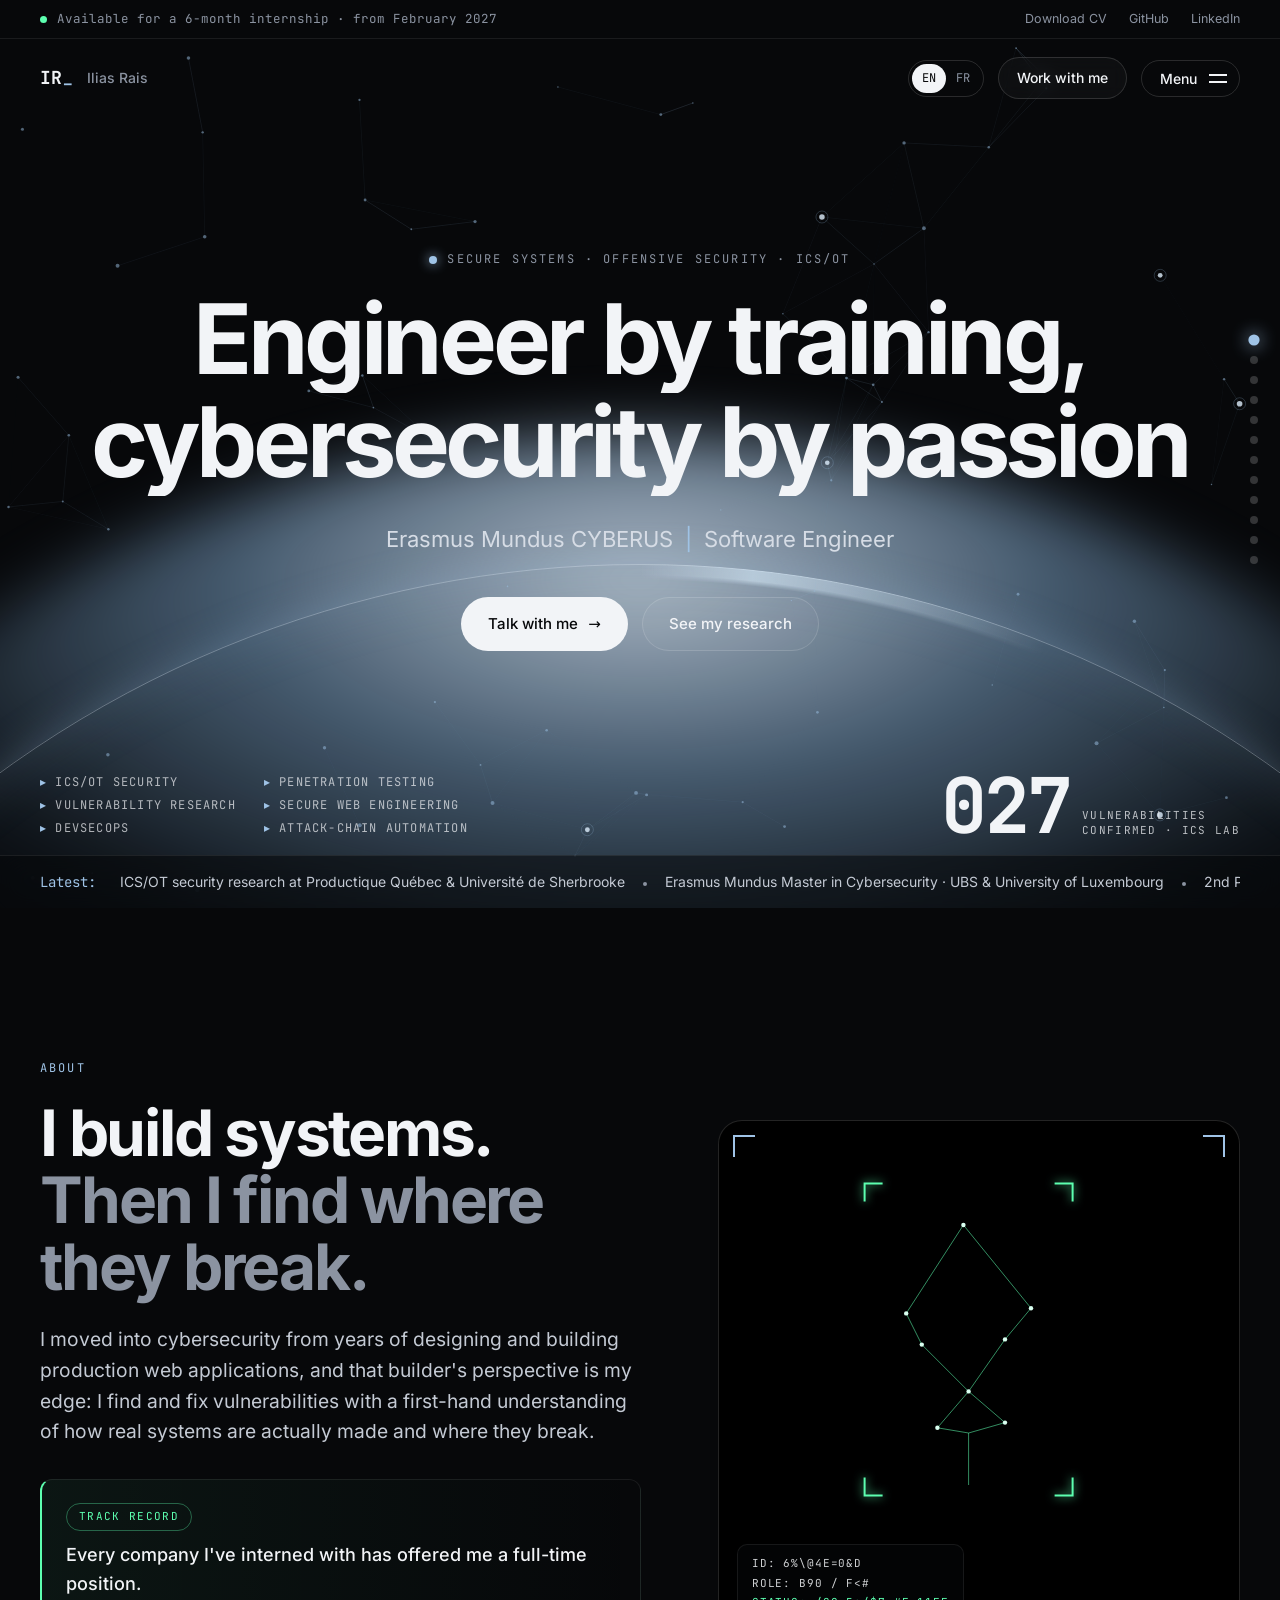
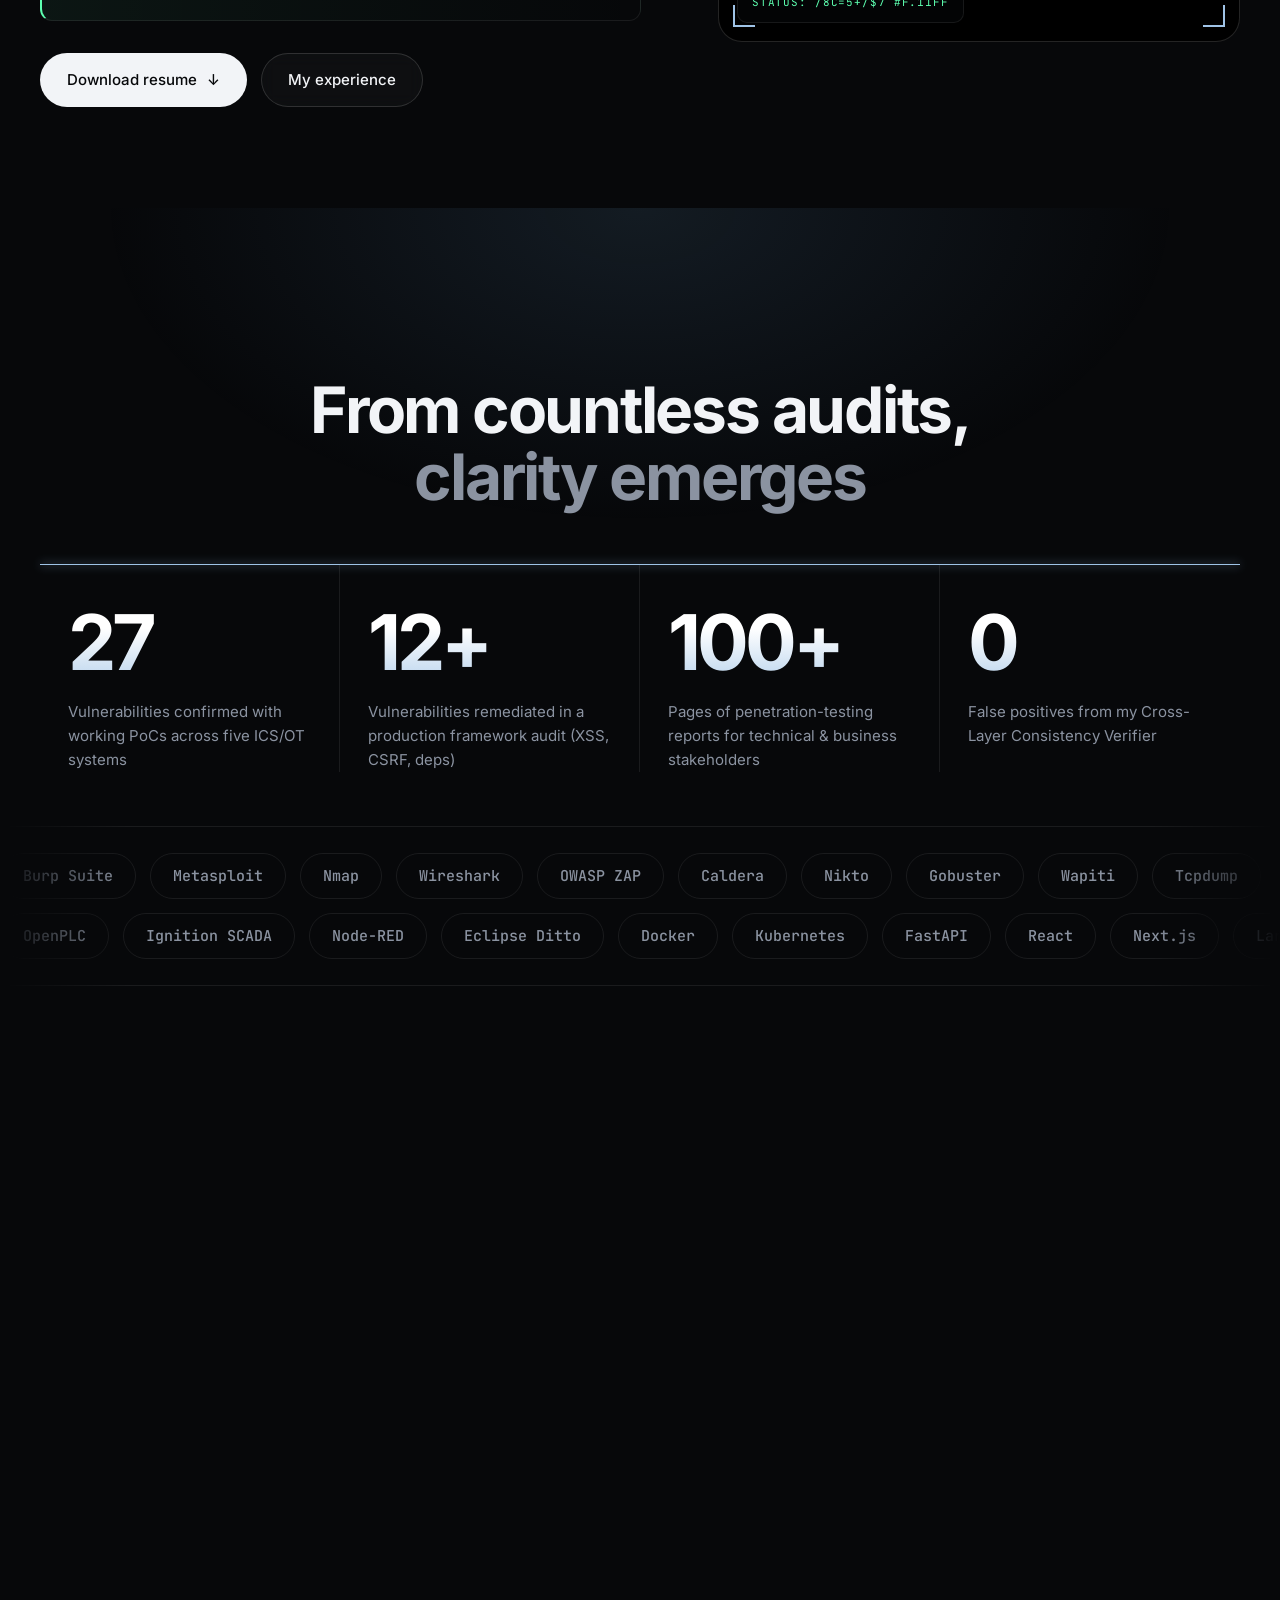
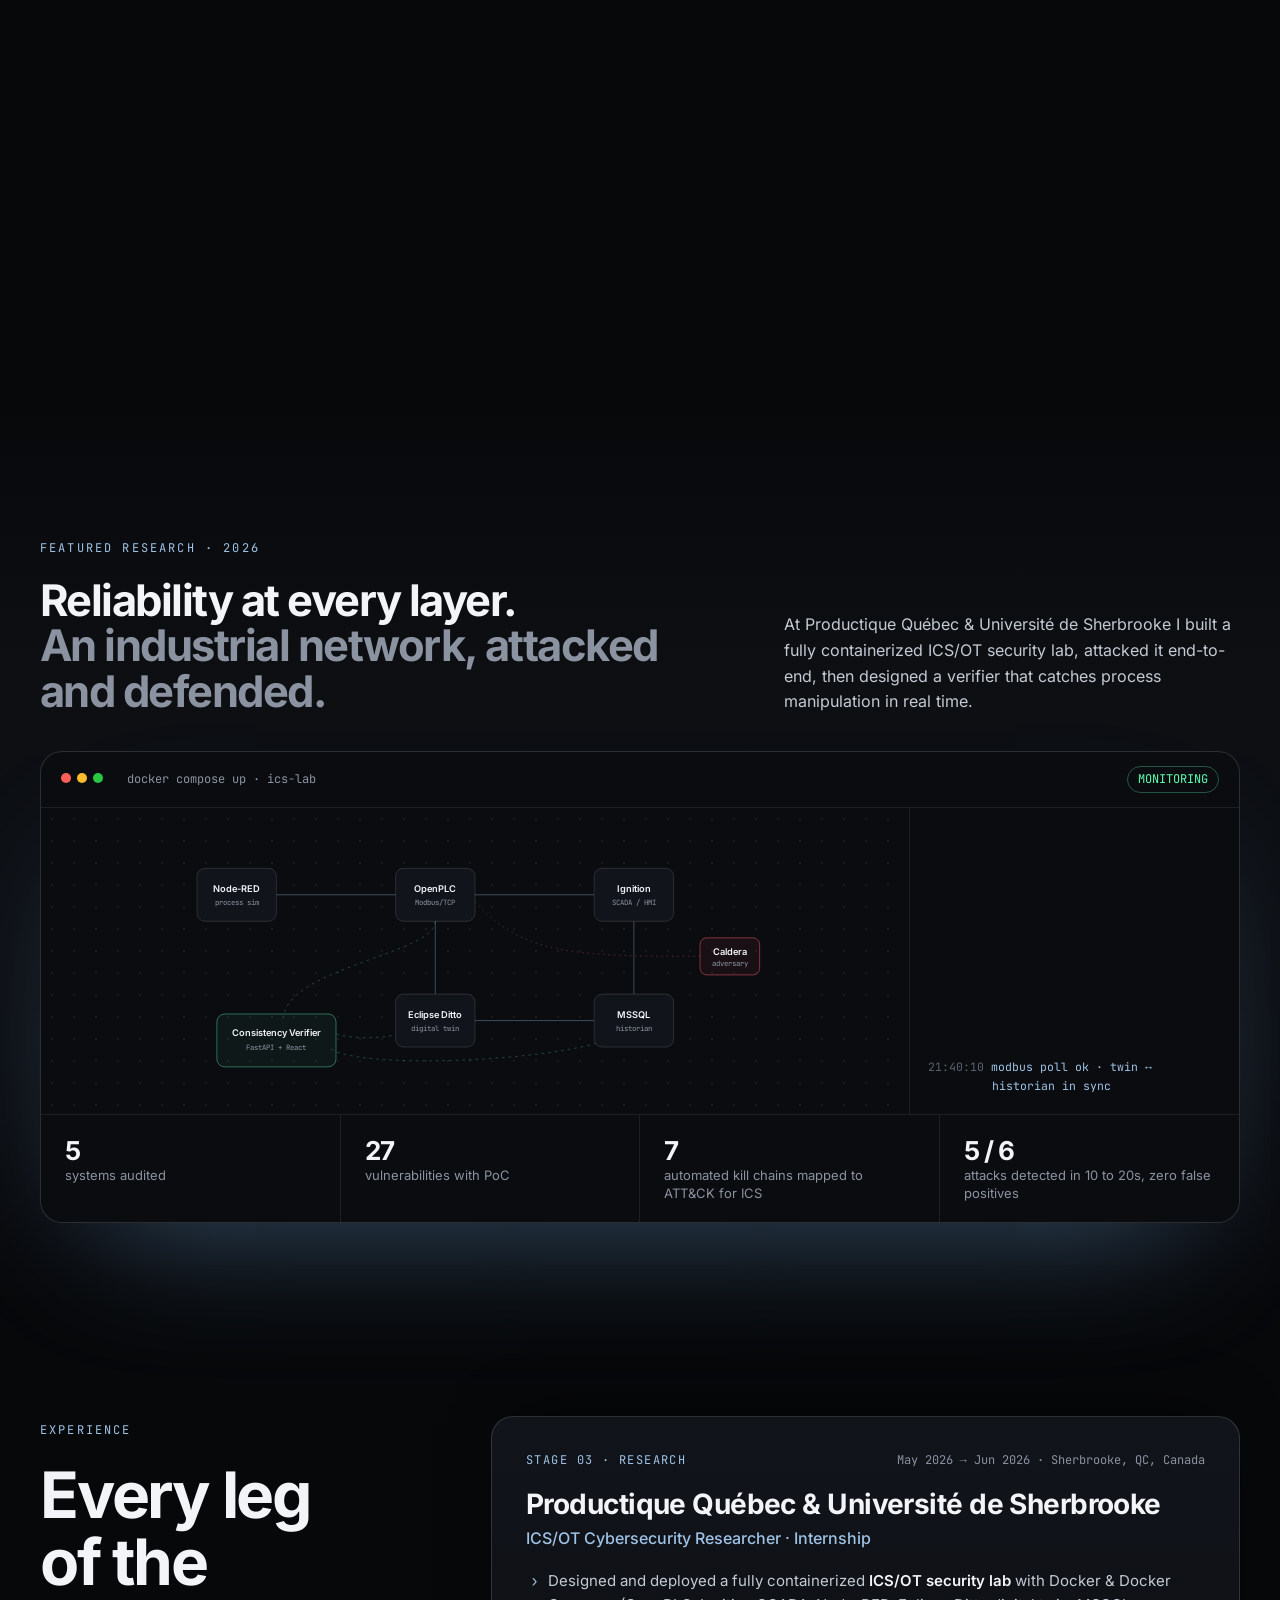
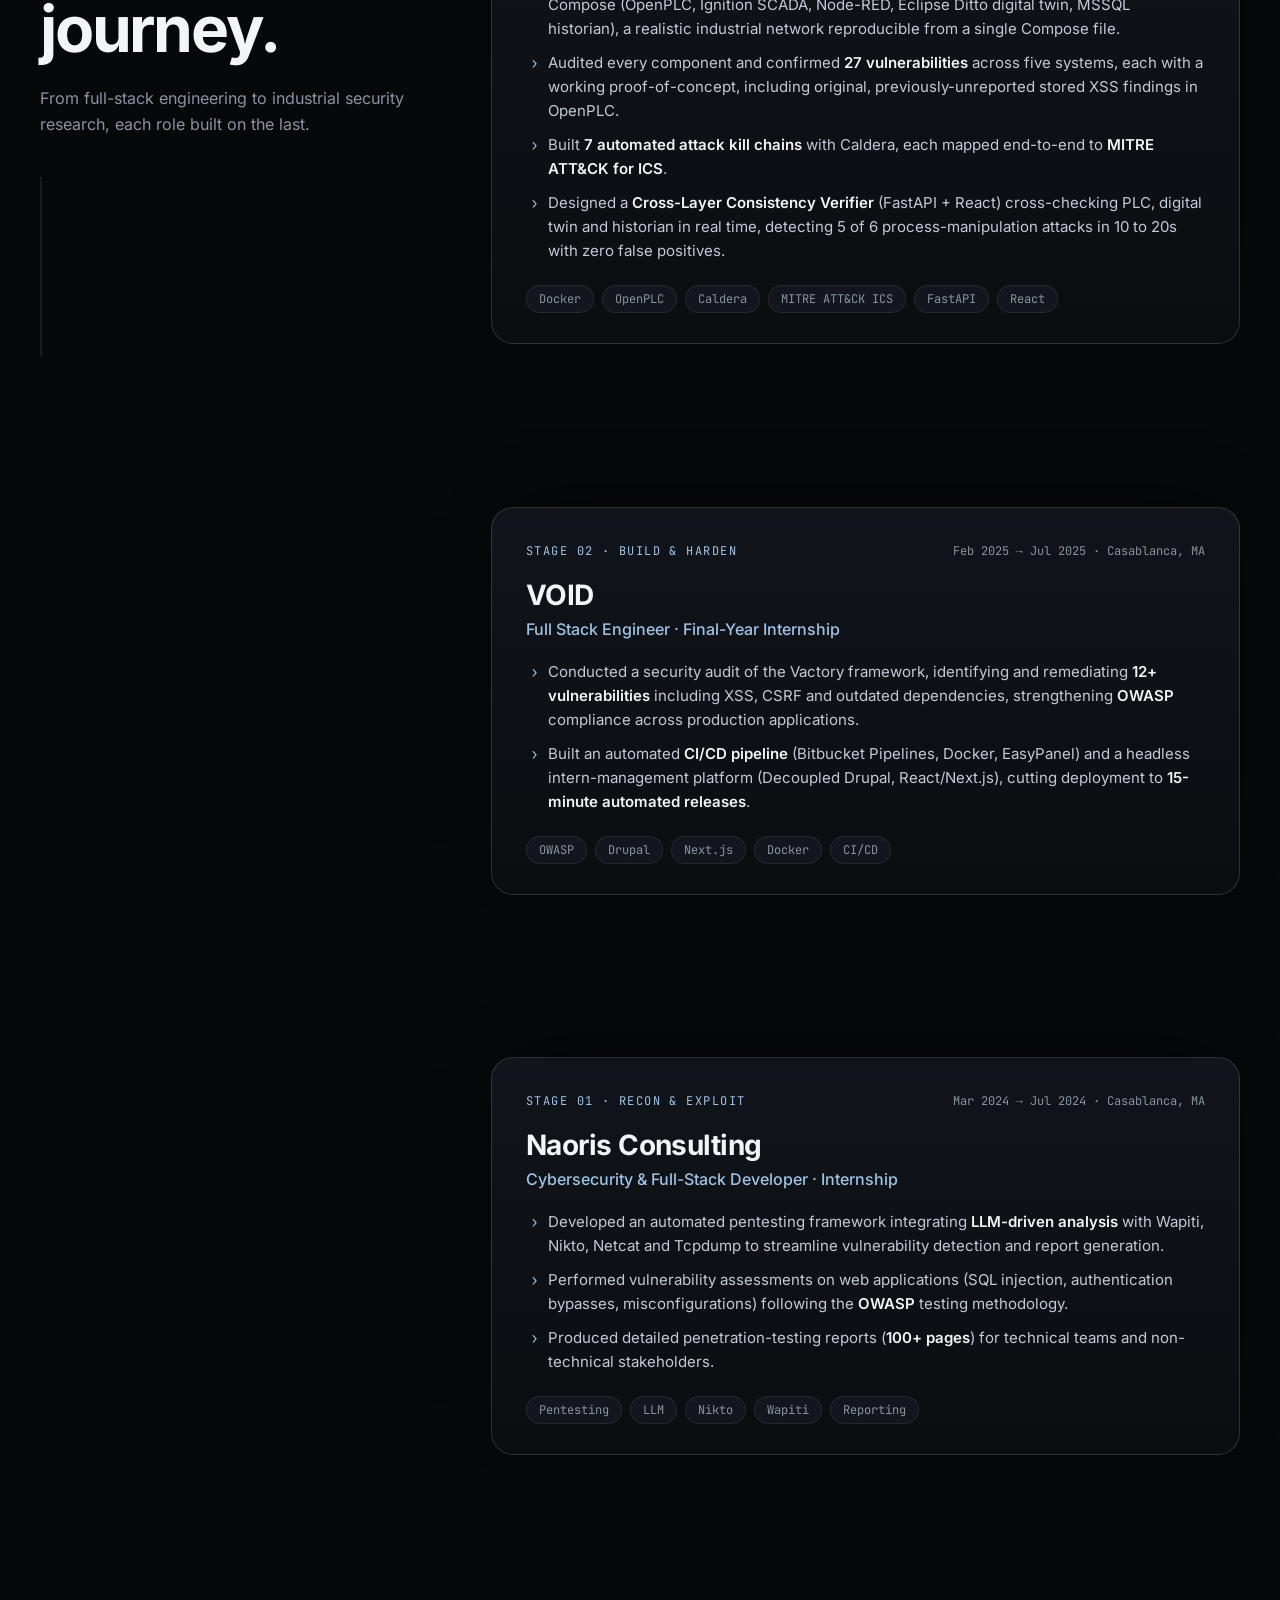
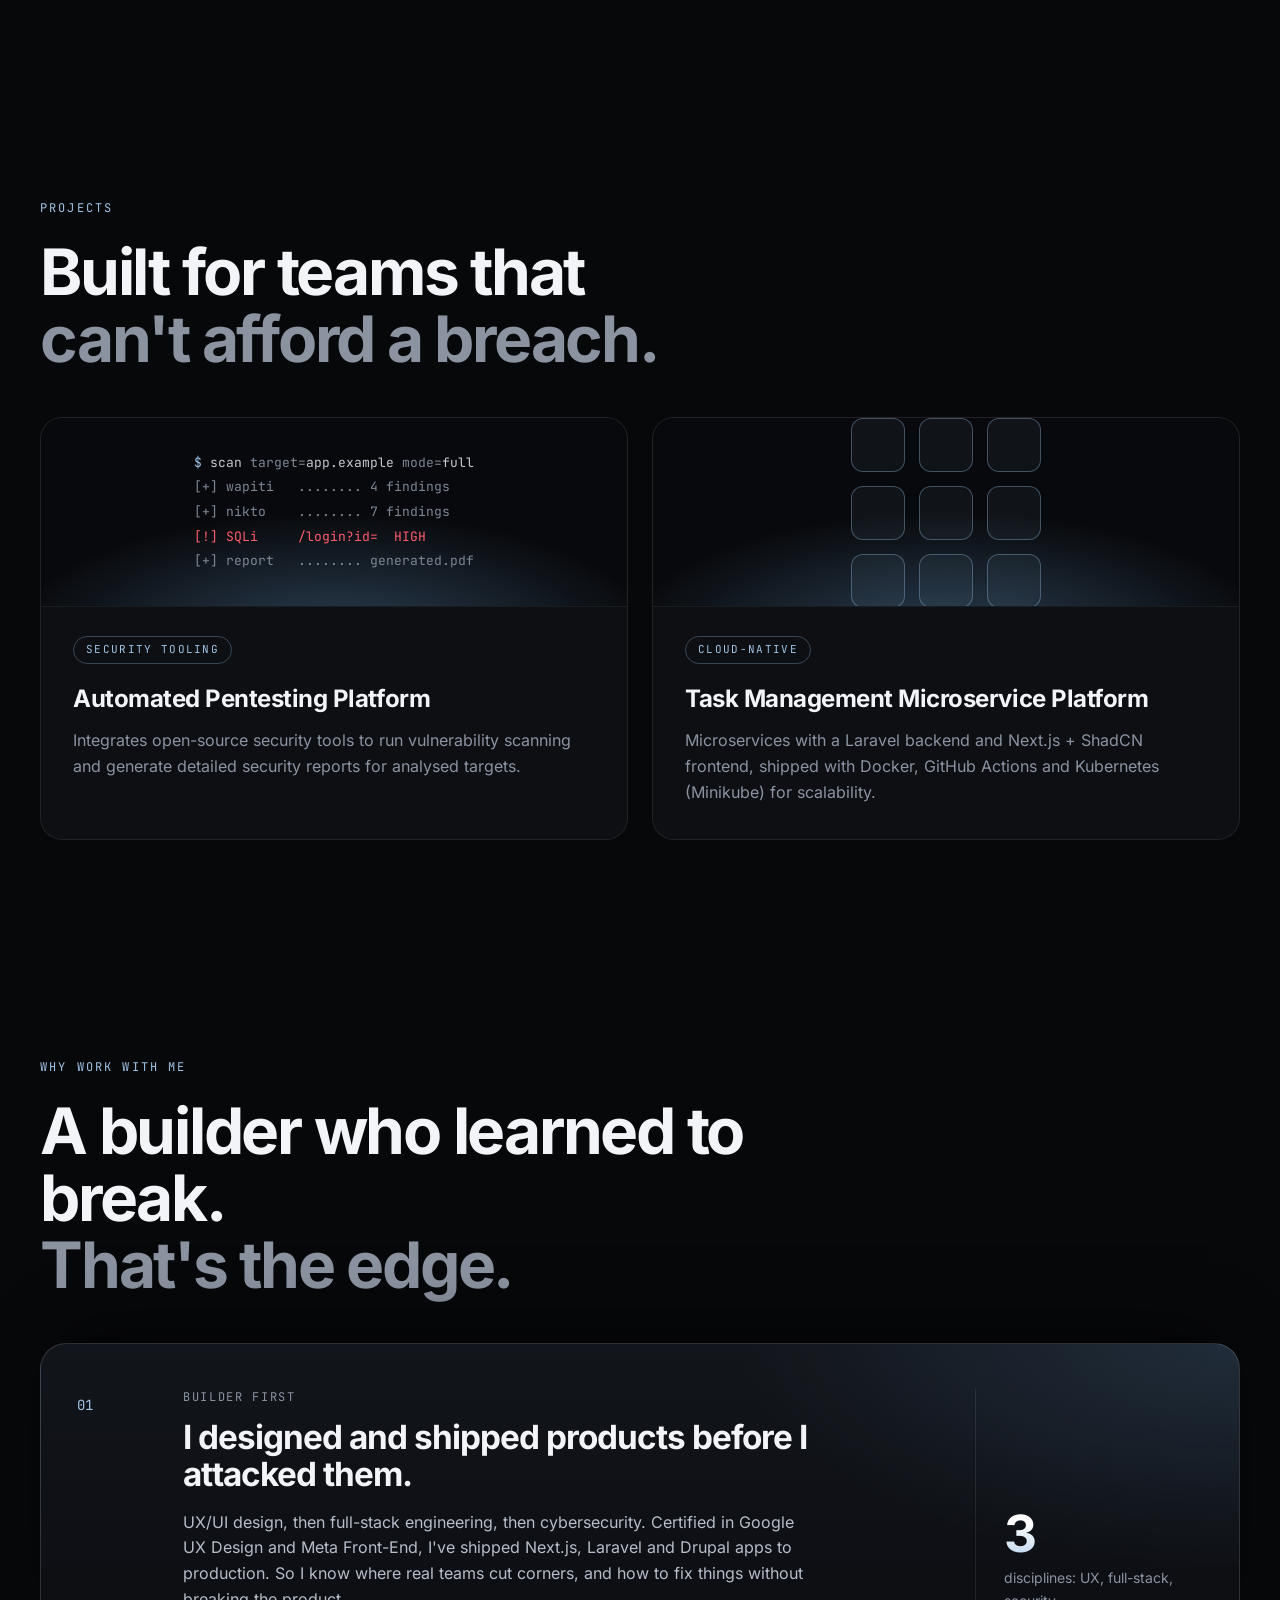
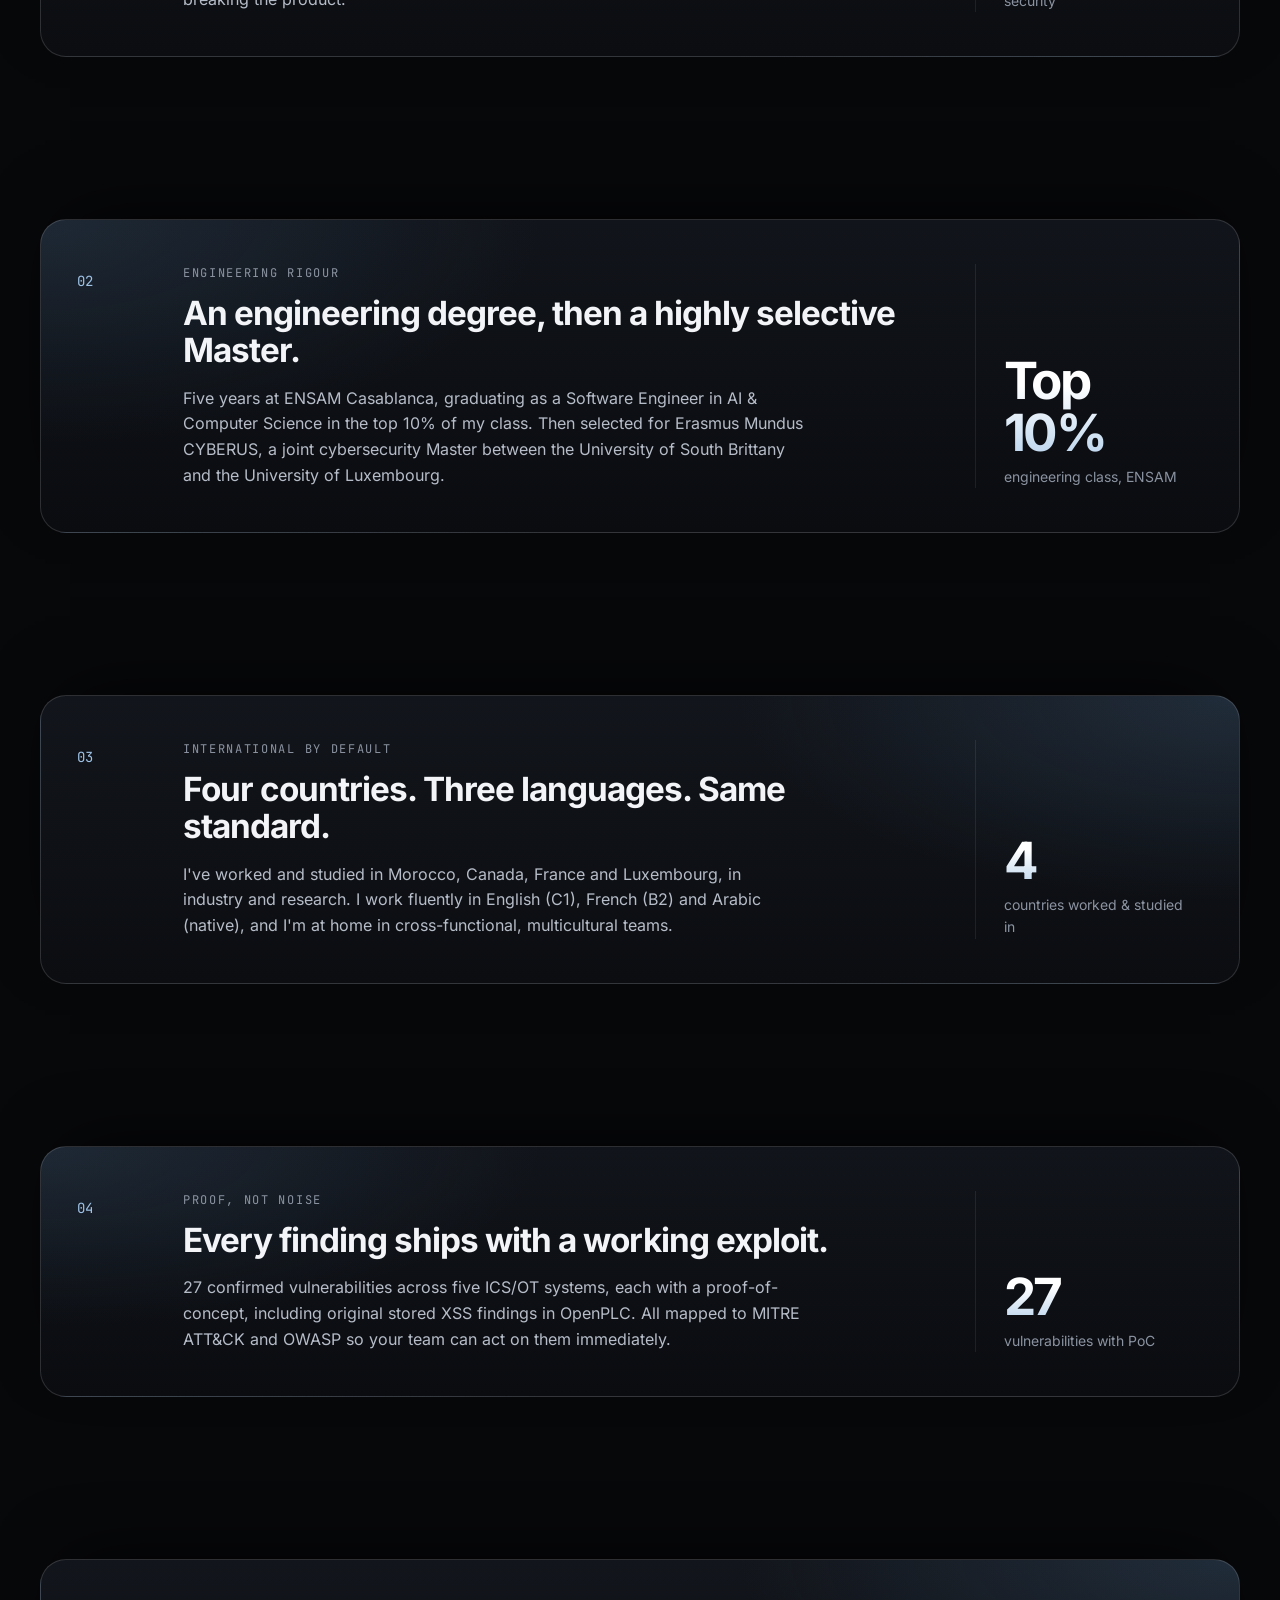
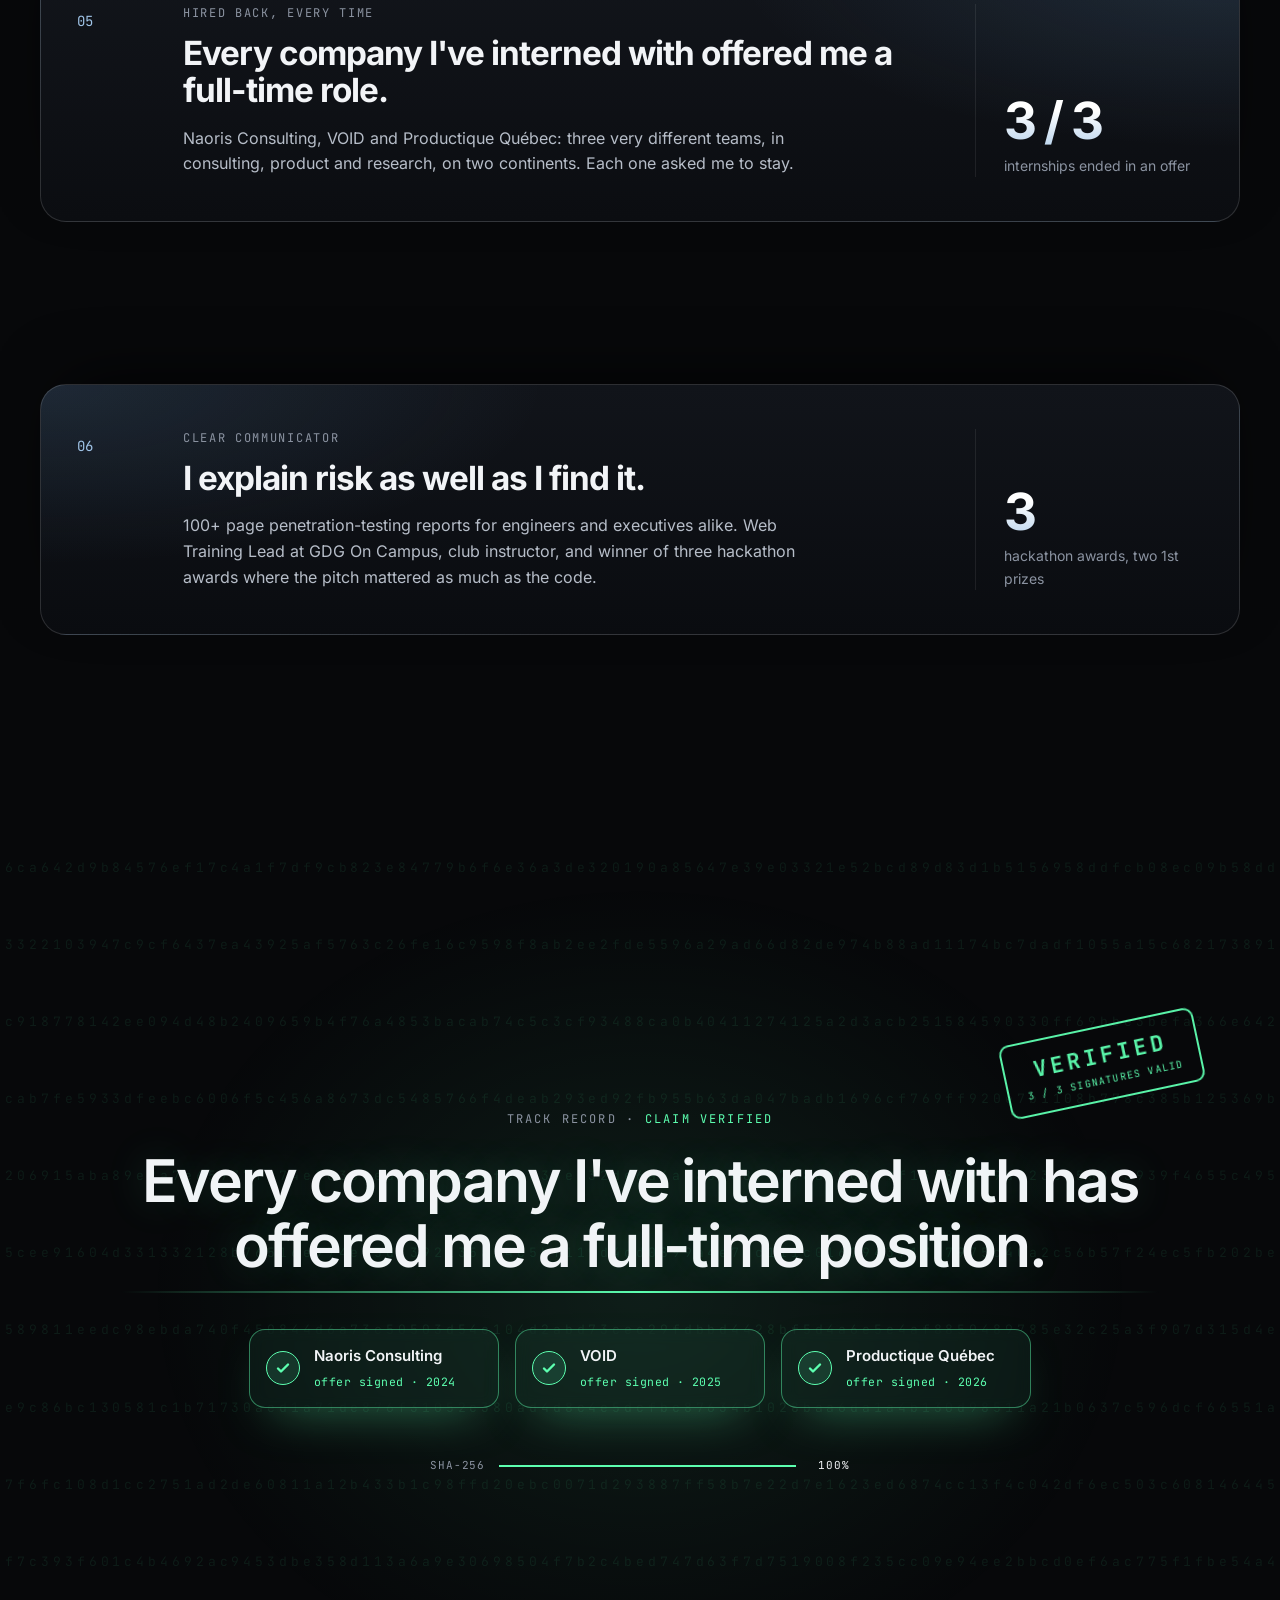
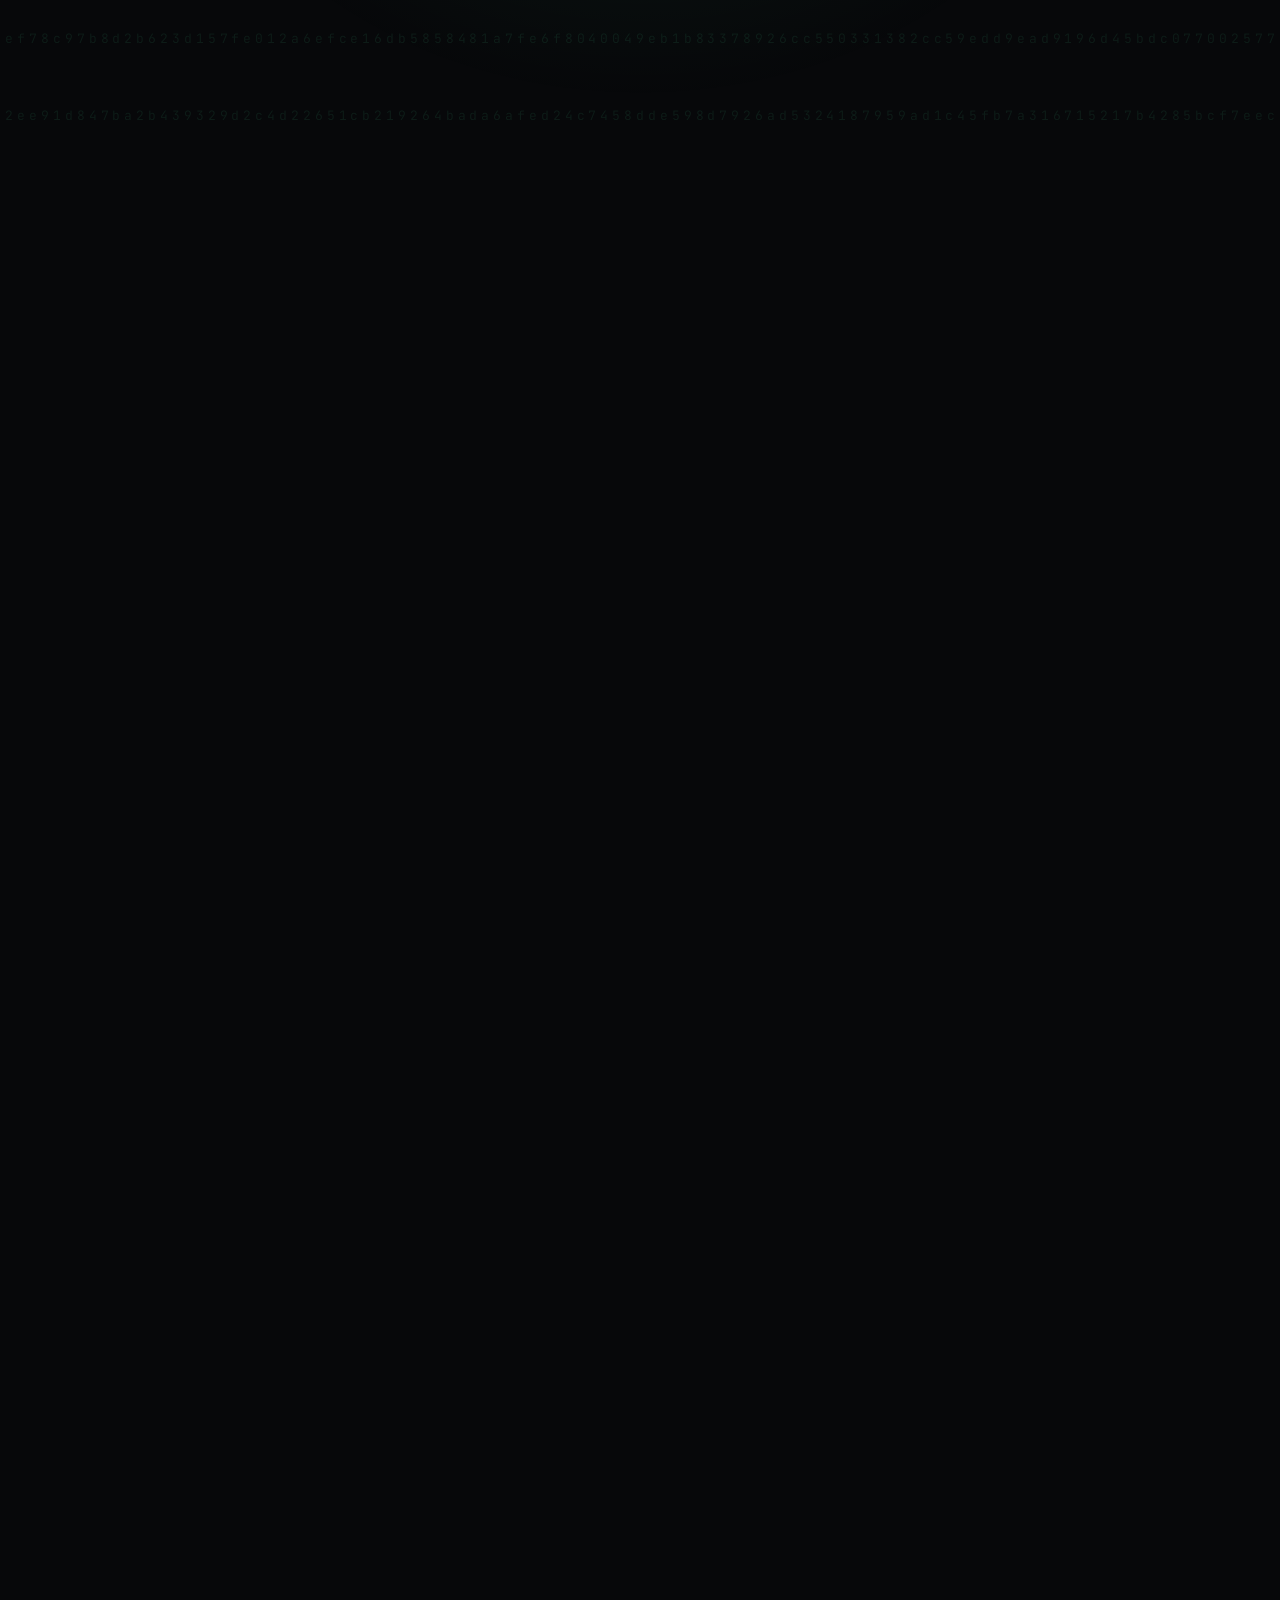
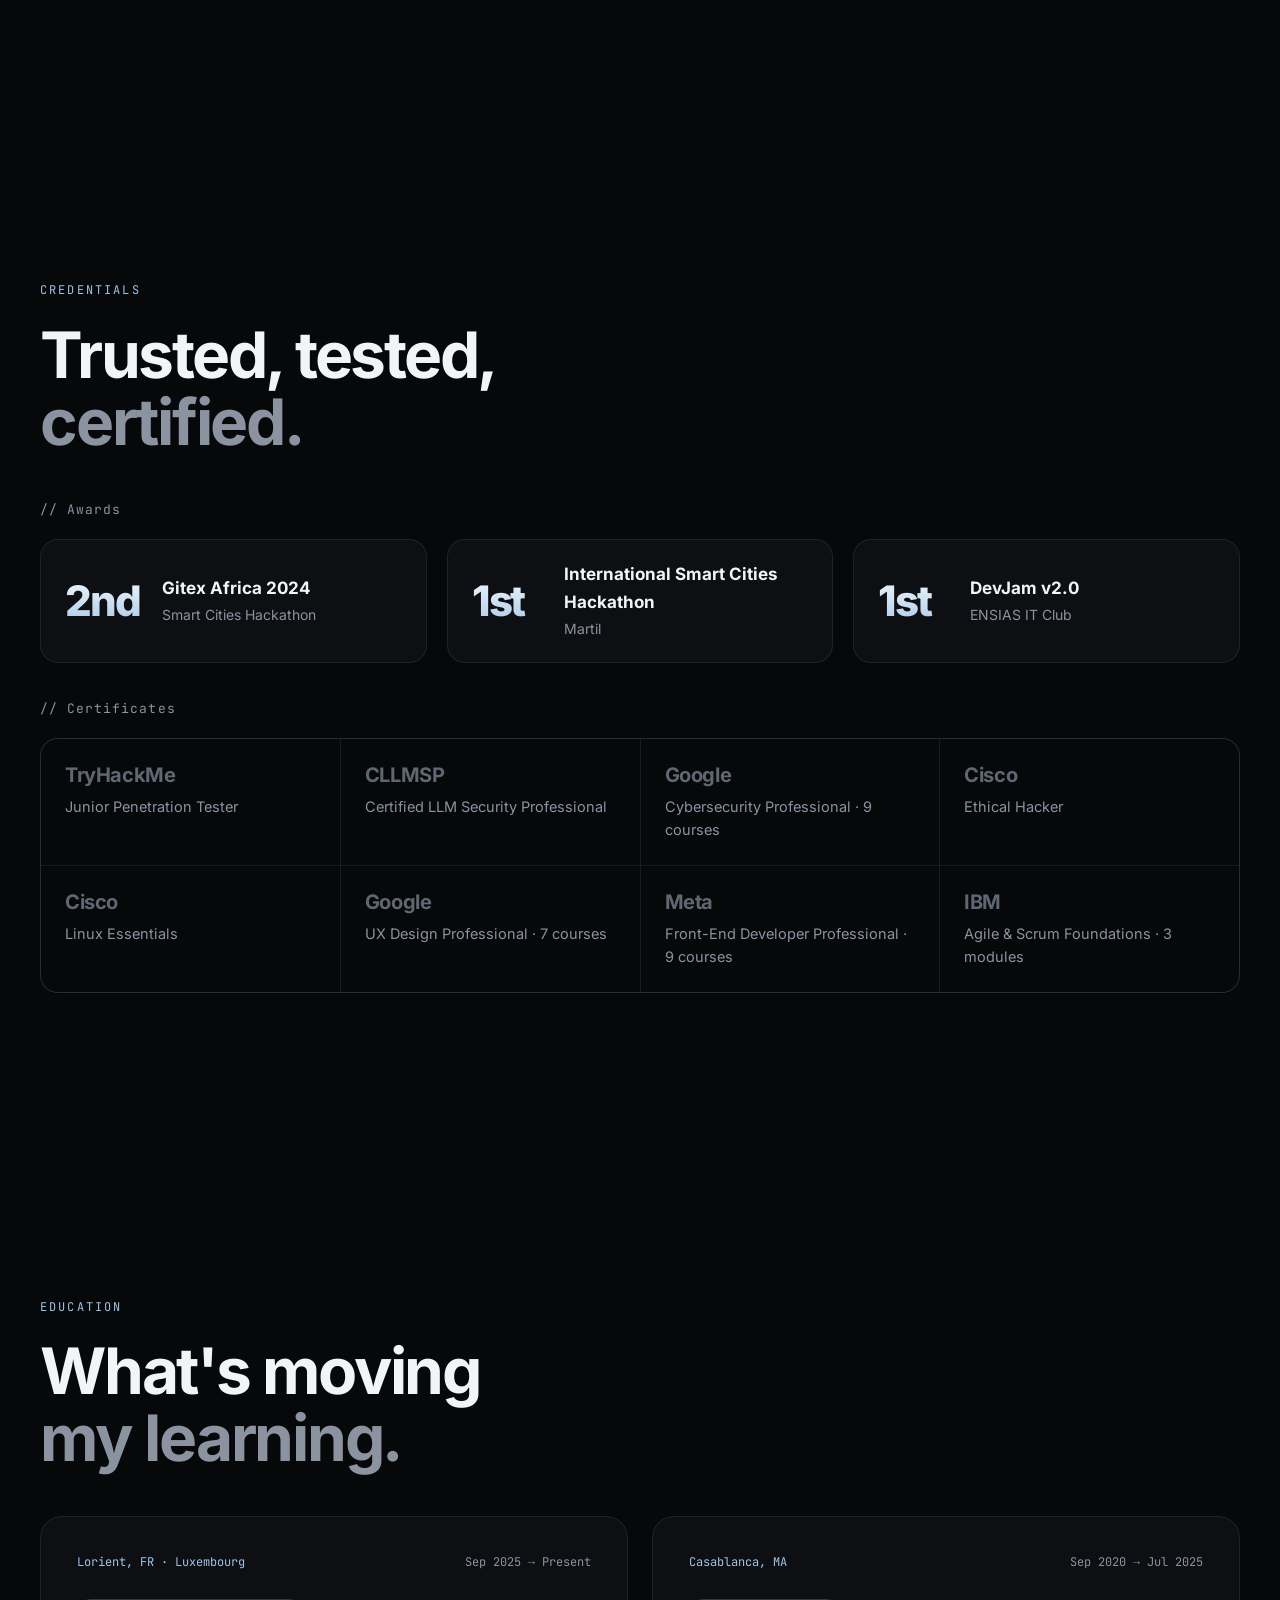
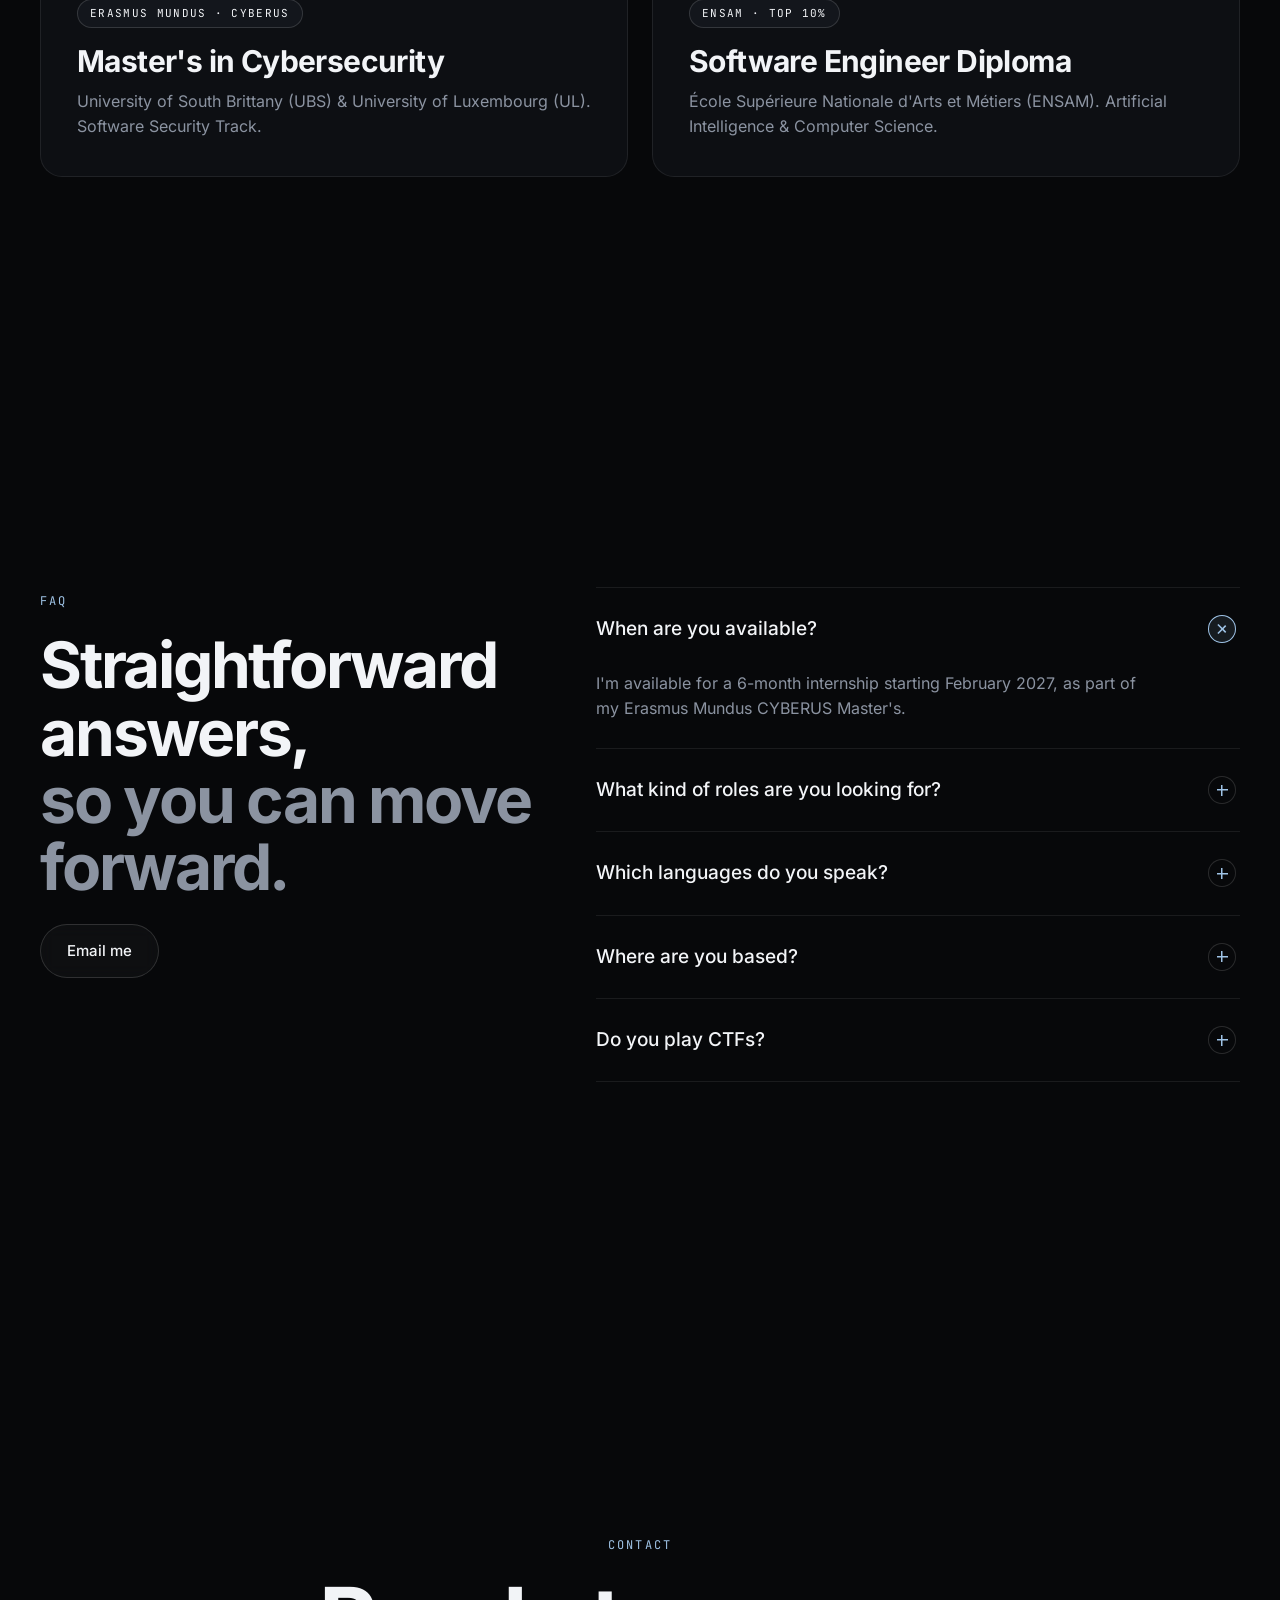
==== index.html @ 8e0b9bc2 "Portrait identity scan reveal The portrait now starts as a flickering ASCII face, a scan line reveal" ====
<!DOCTYPE html>
<html lang="en">
<head>
  <meta charset="UTF-8" />
  <meta name="viewport" content="width=device-width, initial-scale=1.0" />
  <title>Ilias Rais | Software Engineer &amp; Cybersecurity</title>
  <meta name="description" content="Ilias Rais, Software Engineer and Erasmus Mundus CYBERUS student specialising in ICS/OT security, penetration testing and secure web engineering. Available for a 6-month internship from February 2027." />
  <meta name="author" content="Ilias Rais" />
  <meta name="robots" content="index, follow" />
  <link rel="canonical" href="https://iliasrais.vercel.app/" />
  <link rel="alternate" hreflang="en" href="https://iliasrais.vercel.app/" />
  <link rel="alternate" hreflang="fr" href="https://iliasrais.vercel.app/fr/" />
  <link rel="alternate" hreflang="x-default" href="https://iliasrais.vercel.app/" />

  <!-- Link previews (WhatsApp, LinkedIn, Facebook, Messenger, Discord, Slack...) -->
  <meta property="og:type" content="profile" />
  <meta property="og:site_name" content="Ilias Rais" />
  <meta property="og:url" content="https://iliasrais.vercel.app/" />
  <meta property="og:title" content="Ilias Rais | Engineer by training, cybersecurity by passion" />
  <meta property="og:description" content="Software Engineer and Erasmus Mundus CYBERUS student. ICS/OT security research, penetration testing and secure full-stack engineering. Available for a 6-month internship from February 2027." />
  <meta property="og:locale" content="en_GB" />
  <meta property="og:locale:alternate" content="fr_FR" />
  <meta property="og:image" content="https://iliasrais.vercel.app/assets/og-image.jpg" />
  <meta property="og:image:secure_url" content="https://iliasrais.vercel.app/assets/og-image.jpg" />
  <meta property="og:image:type" content="image/jpeg" />
  <meta property="og:image:width" content="1200" />
  <meta property="og:image:height" content="630" />
  <meta property="og:image:alt" content="Engineer by training, cybersecurity by passion. Ilias Rais, Erasmus Mundus CYBERUS, Software Engineer." />
  <meta property="profile:first_name" content="Ilias" />
  <meta property="profile:last_name" content="Rais" />

  <!-- X / Twitter -->
  <meta name="twitter:card" content="summary_large_image" />
  <meta name="twitter:title" content="Ilias Rais | Engineer by training, cybersecurity by passion" />
  <meta name="twitter:description" content="ICS/OT security research, penetration testing and secure full-stack engineering. Available for a 6-month internship from February 2027." />
  <meta name="twitter:image" content="https://iliasrais.vercel.app/assets/og-image.jpg" />
  <meta name="twitter:image:alt" content="Engineer by training, cybersecurity by passion. Ilias Rais." />

  <meta name="theme-color" content="#07080a" />
  <link rel="preload" href="assets/fonts/inter-latin.woff2" as="font" type="font/woff2" crossorigin />
  <link rel="icon" href="favicon.svg" type="image/svg+xml" />
  <link rel="icon" href="favicon-32.png" type="image/png" sizes="32x32" />
  <link rel="apple-touch-icon" href="apple-touch-icon.png" />

  <!-- Structured data for search engines -->
  <script type="application/ld+json">
  {
    "@context": "https://schema.org",
    "@type": "Person",
    "name": "Ilias Rais",
    "url": "https://iliasrais.vercel.app/",
    "image": "https://iliasrais.vercel.app/assets/ilias.webp",
    "jobTitle": "Software Engineer, Cybersecurity",
    "email": "mailto:ivarrais2001@gmail.com",
    "alumniOf": [
      { "@type": "CollegeOrUniversity", "name": "École Supérieure Nationale d'Arts et Métiers (ENSAM) Casablanca" }
    ],
    "affiliation": [
      { "@type": "CollegeOrUniversity", "name": "University of South Brittany (UBS)" },
      { "@type": "CollegeOrUniversity", "name": "University of Luxembourg" }
    ],
    "knowsLanguage": ["en", "fr", "ar"],
    "sameAs": ["https://linkedin.com/in/ilias-rais", "https://github.com/artfull-boy"]
  }
  </script>
  <link rel="stylesheet" href="styles.css?v=5" />
</head>
<body>

  <!-- PRELOADER: terminal boot -->
  <div class="preloader" id="preloader" aria-hidden="true">
    <div class="preloader__term">
      <div class="preloader__bar"><span></span><span></span><span></span><em>ilias@cyberus:~</em></div>
      <pre id="bootLog"></pre>
      <div class="preloader__progress"><i id="bootProgress"></i></div>
    </div>
  </div>

  <!-- UTILITY BAR -->
  <div class="utility snap-top">
    <div class="utility__inner">
      <span class="status-dot"></span>
      <span class="mono">Available for a 6-month internship &middot; from February 2027</span>
      <nav class="utility__links" aria-label="Quick links">
        <a href="assets/Ilias_Rais_CV.pdf" target="_blank" rel="noopener">Download CV</a>
        <a href="https://github.com/artfull-boy" target="_blank" rel="noopener">GitHub</a>
        <a href="https://linkedin.com/in/ilias-rais" target="_blank" rel="noopener">LinkedIn</a>
      </nav>
    </div>
  </div>

  <!-- NAV -->
  <header class="nav" id="nav">
    <a href="#top" class="nav__logo" aria-label="Ilias Rais, back to top">
      <span class="nav__mark">IR</span><span class="nav__cursor">_</span>
      <span class="nav__name">Ilias Rais</span>
    </a>
    <div class="nav__right">
      <div class="lang mono" aria-label="Language">
        <a href="./" class="lang__opt is-active" hreflang="en" lang="en" aria-current="page">EN</a>
        <a href="fr/" class="lang__opt" hreflang="fr" lang="fr">FR</a>
      </div>
      <a href="#contact" class="btn btn--ghost btn--sm nav__cta magnetic">Work with me</a>
      <button class="menu-toggle" id="menuToggle" aria-expanded="false" aria-controls="menu">
        <span class="menu-toggle__label" data-open="Menu" data-close="Close">Menu</span>
        <span class="menu-toggle__icon"><i></i><i></i></span>
      </button>
    </div>
  </header>

  <!-- SECTION DOTS -->
  <nav class="dots" id="dots" aria-label="Sections">
    <a href="#top" data-label="Home"></a>
    <a href="#about" data-label="About"></a>
    <a href="#numbers" data-label="Numbers"></a>
    <a href="#expertise" data-label="Expertise"></a>
    <a href="#research" data-label="Research"></a>
    <a href="#experience" data-label="Experience"></a>
    <a href="#projects" data-label="Projects"></a>
    <a href="#why" data-label="Why me"></a>
    <a href="#credentials" data-label="Credentials"></a>
    <a href="#education" data-label="Education"></a>
    <a href="#faq" data-label="FAQ"></a>
    <a href="#contact" data-label="Contact"></a>
  </nav>

  <!-- OVERLAY MENU -->
  <div class="menu" id="menu" aria-hidden="true">
    <div class="menu__inner">
      <ol class="menu__list">
        <li><a href="#about"><span>01</span>About</a></li>
        <li><a href="#expertise"><span>02</span>Expertise</a></li>
        <li><a href="#research"><span>03</span>Research</a></li>
        <li><a href="#experience"><span>04</span>Experience</a></li>
        <li><a href="#why"><span>05</span>Why me</a></li>
        <li><a href="#credentials"><span>06</span>Credentials</a></li>
        <li><a href="#contact"><span>07</span>Contact</a></li>
      </ol>
      <div class="menu__side">
        <p class="eyebrow">Connect</p>
        <a href="mailto:ivarrais2001@gmail.com" class="menu__mail">ivarrais2001@gmail.com</a>
        <a href="https://linkedin.com/in/ilias-rais" target="_blank" rel="noopener">LinkedIn &nearr;</a>
        <a href="https://github.com/artfull-boy" target="_blank" rel="noopener">GitHub &nearr;</a>
        <a href="assets/Ilias_Rais_CV.pdf" target="_blank" rel="noopener">Resume (PDF) &nearr;</a>
      </div>
    </div>
  </div>

  <main id="top">

    <!-- HERO -->
    <section class="hero" id="home">
      <canvas id="netCanvas" class="hero__canvas" aria-hidden="true"></canvas>
      <div class="hero__horizon" aria-hidden="true">
        <div class="hero__glow"></div>
        <div class="hero__arc"></div>
        <div class="hero__scan"></div>
      </div>

      <div class="hero__content" id="heroContent">
        <p class="eyebrow hero__eyebrow"><span class="pulse"></span> Secure systems &middot; Offensive security &middot; ICS/OT</p>
        <h1 class="hero__title">
          <span class="line"><span class="decrypt" data-text="Engineer by training,">Engineer by training,</span></span>
          <span class="line"><span class="decrypt" data-text="cybersecurity by passion">cybersecurity by passion</span></span>
        </h1>
        <p class="hero__sub">Erasmus Mundus CYBERUS <span class="sep">|</span> Software Engineer</p>
        <div class="hero__ctas">
          <a href="#contact" class="btn btn--light magnetic">Talk with me <span class="btn__arrow">&rarr;</span></a>
          <a href="#research" class="btn btn--ghost magnetic">See my research</a>
        </div>
      </div>

      <div class="hero__bottom">
        <ul class="hero__domains mono">
          <li>ICS/OT Security</li>
          <li>Penetration Testing</li>
          <li>Vulnerability Research</li>
          <li>Secure Web Engineering</li>
          <li>DevSecOps</li>
          <li>Attack-chain Automation</li>
        </ul>
        <div class="hero__counter">
          <span class="hero__counter-num mono" data-count="27" data-pad="3">000</span>
          <span class="hero__counter-label mono">vulnerabilities<br/>confirmed &middot; ICS lab</span>
        </div>
      </div>

      <div class="news">
        <div class="news__inner">
          <span class="news__label mono">Latest:</span>
          <div class="news__track">
            <a href="#research">ICS/OT security research at Productique Québec &amp; Université de Sherbrooke</a>
            <a href="#education">Erasmus Mundus Master in Cybersecurity &middot; UBS &amp; University of Luxembourg</a>
            <a href="#credentials">2nd Prize &middot; Gitex Africa 2024 Smart Cities Hackathon</a>
          </div>
        </div>
      </div>
    </section>

    <!-- ABOUT -->
    <section class="intro section snap" id="about">
      <div class="container intro__grid">
        <div class="intro__text">
          <p class="eyebrow reveal">About</p>
          <h2 class="h2 reveal">I build systems.<br/><span class="muted">Then I find where they break.</span></h2>
          <p class="lead reveal">I moved into cybersecurity from years of designing and building production web applications, and that builder's perspective is my edge: I find and fix vulnerabilities with a first-hand understanding of how real systems are actually made and where they break.</p>
          <div class="intro__record reveal">
            <span class="mono tag">Track record</span>
            <p>Every company I've interned with has offered me a full-time position.</p>
          </div>
          <div class="reveal intro__btns">
            <a href="assets/Ilias_Rais_CV.pdf" class="btn btn--light magnetic" target="_blank" rel="noopener">Download resume <span class="btn__arrow">&darr;</span></a>
            <a href="#experience" class="btn btn--ghost magnetic">My experience</a>
          </div>
        </div>
        <div class="intro__visual reveal">
          <div class="portrait" id="portrait">
            <img src="assets/ilias-640.webp" srcset="assets/ilias-640.webp 640w, assets/ilias.webp 800w" sizes="(max-width: 1000px) 460px, 520px" alt="Portrait of Ilias Rais" width="800" height="800" loading="lazy" decoding="async" />
            <canvas class="portrait__fx" aria-hidden="true"></canvas>
            <div class="portrait__scan" aria-hidden="true"></div>
            <div class="portrait__hud mono" aria-hidden="true">
              <span>ID: ILIAS_RAIS</span>
              <span>ROLE: SWE / SEC</span>
              <span class="ok">STATUS: AVAILABLE 02.2027</span>
            </div>
            <i class="corner tl"></i><i class="corner tr"></i><i class="corner bl"></i><i class="corner br"></i>
          </div>
        </div>
      </div>
    </section>

    <!-- STATS + TOOLS -->
    <section class="stats section snap" id="numbers">
      <div class="container">
        <h2 class="h2 center reveal">From countless audits,<br/><span class="muted">clarity emerges</span></h2>
        <div class="stats__grid">
          <div class="stat reveal">
            <h3 class="stat__num"><span data-count="27">0</span></h3>
            <p>Vulnerabilities confirmed with working PoCs across five ICS/OT systems</p>
          </div>
          <div class="stat reveal">
            <h3 class="stat__num"><span data-count="12">0</span>+</h3>
            <p>Vulnerabilities remediated in a production framework audit (XSS, CSRF, deps)</p>
          </div>
          <div class="stat reveal">
            <h3 class="stat__num"><span data-count="100">0</span>+</h3>
            <p>Pages of penetration-testing reports for technical &amp; business stakeholders</p>
          </div>
          <div class="stat reveal">
            <h3 class="stat__num"><span data-count="0">0</span></h3>
            <p>False positives from my Cross-Layer Consistency Verifier</p>
          </div>
        </div>
      </div>

      <div class="marquee" aria-label="Tools and technologies">
        <div class="marquee__row">
          <div class="marquee__track">
            <span>Burp Suite</span><span>Metasploit</span><span>Nmap</span><span>Wireshark</span><span>OWASP ZAP</span><span>Caldera</span><span>Nikto</span><span>Gobuster</span><span>Wapiti</span><span>Tcpdump</span><span>Kali Linux</span><span>MITRE ATT&amp;CK</span>
            <span>Burp Suite</span><span>Metasploit</span><span>Nmap</span><span>Wireshark</span><span>OWASP ZAP</span><span>Caldera</span><span>Nikto</span><span>Gobuster</span><span>Wapiti</span><span>Tcpdump</span><span>Kali Linux</span><span>MITRE ATT&amp;CK</span>
          </div>
        </div>
        <div class="marquee__row marquee__row--rev">
          <div class="marquee__track">
            <span>OpenPLC</span><span>Ignition SCADA</span><span>Node-RED</span><span>Eclipse Ditto</span><span>Docker</span><span>Kubernetes</span><span>FastAPI</span><span>React</span><span>Next.js</span><span>Laravel</span><span>Python</span><span>Modbus</span><span>OPC-UA</span>
            <span>OpenPLC</span><span>Ignition SCADA</span><span>Node-RED</span><span>Eclipse Ditto</span><span>Docker</span><span>Kubernetes</span><span>FastAPI</span><span>React</span><span>Next.js</span><span>Laravel</span><span>Python</span><span>Modbus</span><span>OPC-UA</span>
          </div>
        </div>
      </div>
    </section>

    <!-- EXPERTISE -->
    <section class="expertise section snap" id="expertise">
      <div class="container radar-wrap">
        <div class="radar reveal" id="radar" role="img" aria-label="Expertise radar">
          <div class="radar__beam" aria-hidden="true"></div>
          <svg viewBox="-210 -210 420 420" aria-hidden="true">
            <g class="radar__grid">
              <circle r="57"/><circle r="113"/><circle r="170" class="outer"/>
              <line x1="-170" y1="0" x2="170" y2="0"/><line x1="0" y1="-170" x2="0" y2="170"/>
            </g>
            <g id="radarSectors"></g>
            <path id="radarArc" class="radar__arc" d="M0 -176"/>
            <g id="radarBlips"></g>
            <g id="radarLabels"></g>
          </svg>
          <div class="radar__center" aria-hidden="true">IR</div>
        </div>
        <div class="radar__panel">
          <div class="section-head">
            <p class="eyebrow reveal">Expertise &middot; attack surface</p>
            <h2 class="h2 reveal">Everything your security needs.<br/><span class="muted">From the PLC to the browser.</span></h2>
            <p class="radar__hint mono reveal">Hover a sector or pick a domain. The radar keeps scanning on its own.</p>
          </div>
          <ul class="radar__list reveal">
            <li><button class="radar__item" type="button" aria-pressed="false" data-short="ICS/OT" data-tools="OpenPLC, Ignition SCADA, Node-RED, Eclipse Ditto, Modbus, OPC-UA"><span class="num">01</span><span class="radar__name">ICS / OT Security</span><span class="radar__desc">PLC, SCADA and HMI security, digital twins and industrial protocols. Attack chains mapped to MITRE ATT&amp;CK for ICS.</span></button></li>
            <li><button class="radar__item" type="button" aria-pressed="false" data-short="OFFENSIVE" data-tools="Burp Suite, Metasploit, Nmap, Caldera, Nikto, Gobuster"><span class="num">02</span><span class="radar__name">Offensive Security</span><span class="radar__desc">Vulnerability research, source-code review, penetration testing and adversary emulation. Active CTF player.</span></button></li>
            <li><button class="radar__item" type="button" aria-pressed="false" data-short="WEB" data-tools="Next.js, React, Laravel, Drupal, Node.js, OWASP ZAP"><span class="num">03</span><span class="radar__name">Secure Web Engineering</span><span class="radar__desc">Full-stack builds hardened against the OWASP Top 10 from day one, by someone who shipped them to production.</span></button></li>
            <li><button class="radar__item" type="button" aria-pressed="false" data-short="DEVSECOPS" data-tools="Docker, Compose, Kubernetes, GitHub Actions, Bitbucket"><span class="num">04</span><span class="radar__name">DevSecOps &amp; Automation</span><span class="radar__desc">Containers, CI/CD pipelines and automated attack chains, reproducible from a single file.</span></button></li>
            <li><button class="radar__item" type="button" aria-pressed="false" data-short="NETWORK" data-tools="TCP/IP, Wireshark, Tcpdump, Mininet, ONOS"><span class="num">05</span><span class="radar__name">Networking &amp; SDN</span><span class="radar__desc">TCP/IP and OSI fundamentals, traffic analysis and secure Software-Defined Networking.</span></button></li>
            <li><button class="radar__item" type="button" aria-pressed="false" data-short="RISK" data-tools="EBIOS RM, MITRE ATT&amp;CK, OWASP, Agile / Scrum"><span class="num">06</span><span class="radar__name">Risk &amp; Methodology</span><span class="radar__desc">Risk analysis and threat mapping turned into clear, prioritised reporting for engineers and decision makers.</span></button></li>
          </ul>
          <div class="radar__detail reveal" id="radarDetail" aria-live="polite"></div>
        </div>
      </div>
    </section>

    <!-- FEATURED RESEARCH: ICS LAB -->
    <section class="research section snap" id="research">
      <div class="container">
        <div class="section-head">
          <p class="eyebrow reveal">Featured research &middot; 2026</p>
          <h2 class="h2 reveal">Reliability at every layer.<br/><span class="muted">An industrial network, attacked and defended.</span></h2>
          <p class="lead reveal">At Productique Québec &amp; Université de Sherbrooke I built a fully containerized ICS/OT security lab, attacked it end-to-end, then designed a verifier that catches process manipulation in real time.</p>
        </div>

        <div class="lab reveal" id="lab">
          <div class="lab__header mono">
            <span><i class="dot dot--red"></i><i class="dot dot--amber"></i><i class="dot dot--green"></i></span>
            <span>docker compose up &middot; ics-lab</span>
            <span class="lab__status" id="labStatus">MONITORING</span>
          </div>
          <div class="lab__body">
            <svg class="lab__svg" viewBox="0 0 900 420" id="labSvg" role="img" aria-label="Diagram of the ICS lab: Node-RED, OpenPLC, Ignition SCADA, Eclipse Ditto digital twin and MSSQL historian, monitored by the Cross-Layer Consistency Verifier">
              <g class="links">
                <path id="l1" d="M150 110 H330" />
                <path id="l2" d="M450 110 H630" />
                <path id="l3" d="M390 150 V260" />
                <path id="l4" d="M690 150 V260" />
                <path id="l5" d="M450 300 H630" />
                <path id="v1" class="vlink" d="M390 150 C 390 200, 160 220, 160 300" />
                <path id="v2" class="vlink" d="M690 300 C 690 360, 260 380, 230 340" />
                <path id="v3" class="vlink" d="M390 300 C 340 330, 270 330, 240 320" />
              </g>
              <g class="node" transform="translate(30,70)"><rect width="120" height="80" rx="12"/><text x="60" y="36">Node-RED</text><text class="sub" x="60" y="56">process sim</text></g>
              <g class="node" id="nPLC" transform="translate(330,70)"><rect width="120" height="80" rx="12"/><text x="60" y="36">OpenPLC</text><text class="sub" x="60" y="56">Modbus/TCP</text></g>
              <g class="node" transform="translate(630,70)"><rect width="120" height="80" rx="12"/><text x="60" y="36">Ignition</text><text class="sub" x="60" y="56">SCADA / HMI</text></g>
              <g class="node" id="nTwin" transform="translate(330,260)"><rect width="120" height="80" rx="12"/><text x="60" y="36">Eclipse Ditto</text><text class="sub" x="60" y="56">digital twin</text></g>
              <g class="node" id="nHist" transform="translate(630,260)"><rect width="120" height="80" rx="12"/><text x="60" y="36">MSSQL</text><text class="sub" x="60" y="56">historian</text></g>
              <g class="node node--verifier" id="nVer" transform="translate(60,290)"><rect width="180" height="80" rx="12"/><text x="90" y="34">Consistency Verifier</text><text class="sub" x="90" y="54">FastAPI + React</text></g>
              <g class="node node--attacker" id="nAtk" transform="translate(790,175)"><rect width="90" height="56" rx="10"/><text x="45" y="26">Caldera</text><text class="sub" x="45" y="43">adversary</text></g>
              <path id="atkPath" class="atklink" d="M790 203 C 600 203, 520 200, 450 120" />
              <g id="packets"></g>
            </svg>
            <div class="lab__log mono" id="labLog" aria-live="off"></div>
          </div>
          <div class="lab__facts">
            <div><strong>5</strong><span>systems audited</span></div>
            <div><strong>27</strong><span>vulnerabilities with PoC</span></div>
            <div><strong>7</strong><span>automated kill chains mapped to ATT&amp;CK for ICS</span></div>
            <div><strong>5 / 6</strong><span>attacks detected in 10 to 20s, zero false positives</span></div>
          </div>
        </div>
      </div>
    </section>

    <!-- EXPERIENCE (stacking cards) -->
    <section class="experience section snap" id="experience">
      <div class="container exp__grid">
        <div class="exp__head">
          <p class="eyebrow reveal">Experience</p>
          <h2 class="h2 reveal">Every leg<br/>of the journey.</h2>
          <p class="muted reveal">From full-stack engineering to industrial security research, each role built on the last.</p>
          <div class="exp__progress" aria-hidden="true"><i id="expProgress"></i></div>
        </div>
        <ol class="timeline stack" id="timeline">
          <li class="job stack-card">
            <div class="job__meta mono"><span class="job__stage">Stage 03 &middot; Research</span><span>May 2026 &rarr; Jun 2026 &middot; Sherbrooke, QC, Canada</span></div>
            <h3>Productique Québec &amp; Université de Sherbrooke</h3>
            <p class="job__role">ICS/OT Cybersecurity Researcher &middot; Internship</p>
            <ul>
              <li>Designed and deployed a fully containerized <b>ICS/OT security lab</b> with Docker &amp; Docker Compose (OpenPLC, Ignition SCADA, Node-RED, Eclipse Ditto digital twin, MSSQL historian), a realistic industrial network reproducible from a single Compose file.</li>
              <li>Audited every component and confirmed <b>27 vulnerabilities</b> across five systems, each with a working proof-of-concept, including original, previously-unreported stored XSS findings in OpenPLC.</li>
              <li>Built <b>7 automated attack kill chains</b> with Caldera, each mapped end-to-end to <b>MITRE ATT&amp;CK for ICS</b>.</li>
              <li>Designed a <b>Cross-Layer Consistency Verifier</b> (FastAPI + React) cross-checking PLC, digital twin and historian in real time, detecting 5 of 6 process-manipulation attacks in 10 to 20s with zero false positives.</li>
            </ul>
            <div class="chips"><span>Docker</span><span>OpenPLC</span><span>Caldera</span><span>MITRE ATT&amp;CK ICS</span><span>FastAPI</span><span>React</span></div>
          </li>
          <li class="job stack-card">
            <div class="job__meta mono"><span class="job__stage">Stage 02 &middot; Build &amp; Harden</span><span>Feb 2025 &rarr; Jul 2025 &middot; Casablanca, MA</span></div>
            <h3>VOID</h3>
            <p class="job__role">Full Stack Engineer &middot; Final-Year Internship</p>
            <ul>
              <li>Conducted a security audit of the Vactory framework, identifying and remediating <b>12+ vulnerabilities</b> including XSS, CSRF and outdated dependencies, strengthening <b>OWASP</b> compliance across production applications.</li>
              <li>Built an automated <b>CI/CD pipeline</b> (Bitbucket Pipelines, Docker, EasyPanel) and a headless intern-management platform (Decoupled Drupal, React/Next.js), cutting deployment to <b>15-minute automated releases</b>.</li>
            </ul>
            <div class="chips"><span>OWASP</span><span>Drupal</span><span>Next.js</span><span>Docker</span><span>CI/CD</span></div>
          </li>
          <li class="job stack-card">
            <div class="job__meta mono"><span class="job__stage">Stage 01 &middot; Recon &amp; Exploit</span><span>Mar 2024 &rarr; Jul 2024 &middot; Casablanca, MA</span></div>
            <h3>Naoris Consulting</h3>
            <p class="job__role">Cybersecurity &amp; Full-Stack Developer &middot; Internship</p>
            <ul>
              <li>Developed an automated pentesting framework integrating <b>LLM-driven analysis</b> with Wapiti, Nikto, Netcat and Tcpdump to streamline vulnerability detection and report generation.</li>
              <li>Performed vulnerability assessments on web applications (SQL injection, authentication bypasses, misconfigurations) following the <b>OWASP</b> testing methodology.</li>
              <li>Produced detailed penetration-testing reports (<b>100+ pages</b>) for technical teams and non-technical stakeholders.</li>
            </ul>
            <div class="chips"><span>Pentesting</span><span>LLM</span><span>Nikto</span><span>Wapiti</span><span>Reporting</span></div>
          </li>
        </ol>
      </div>
    </section>

    <!-- PROJECTS -->
    <section class="projects section snap" id="projects">
      <div class="container">
        <div class="section-head">
          <p class="eyebrow reveal">Projects</p>
          <h2 class="h2 reveal">Built for teams that<br/><span class="muted">can't afford a breach.</span></h2>
        </div>
        <div class="proj__grid">
          <article class="proj reveal">
            <div class="proj__visual proj__visual--term" aria-hidden="true">
              <pre class="mono"><span class="c">$</span> scan <span class="d">target=</span>app.example <span class="d">mode=</span>full
<span class="d">[+] wapiti   ........ 4 findings</span>
<span class="d">[+] nikto    ........ 7 findings</span>
<span class="w">[!] SQLi     /login?id=  HIGH</span>
<span class="d">[+] report   ........ generated.pdf</span></pre>
            </div>
            <div class="proj__body">
              <span class="mono tag">Security tooling</span>
              <h3>Automated Pentesting Platform</h3>
              <p>Integrates open-source security tools to run vulnerability scanning and generate detailed security reports for analysed targets.</p>
            </div>
          </article>
          <article class="proj reveal">
            <div class="proj__visual proj__visual--pods" aria-hidden="true">
              <div class="pods"><i></i><i></i><i></i><i></i><i></i><i></i><i></i><i></i><i></i></div>
            </div>
            <div class="proj__body">
              <span class="mono tag">Cloud-native</span>
              <h3>Task Management Microservice Platform</h3>
              <p>Microservices with a Laravel backend and Next.js + ShadCN frontend, shipped with Docker, GitHub Actions and Kubernetes (Minikube) for scalability.</p>
            </div>
          </article>
        </div>
      </div>
    </section>

    <!-- WHY ME (stacking cards) -->
    <section class="why section snap" id="why">
      <div class="container">
        <div class="section-head">
          <p class="eyebrow reveal">Why work with me</p>
          <h2 class="h2 reveal">A builder who learned to break.<br/><span class="muted">That's the edge.</span></h2>
        </div>
        <div class="stack why__stack">
          <article class="why-card stack-card">
            <span class="why-card__index mono">01</span>
            <div class="why-card__main">
              <p class="why-card__kicker mono">Builder first</p>
              <h3>I designed and shipped products before I attacked them.</h3>
              <p>UX/UI design, then full-stack engineering, then cybersecurity. Certified in Google UX Design and Meta Front-End, I've shipped Next.js, Laravel and Drupal apps to production. So I know where real teams cut corners, and how to fix things without breaking the product.</p>
            </div>
            <div class="why-card__proof"><strong>3</strong><span>disciplines: UX, full-stack, security</span></div>
          </article>
          <article class="why-card stack-card">
            <span class="why-card__index mono">02</span>
            <div class="why-card__main">
              <p class="why-card__kicker mono">Engineering rigour</p>
              <h3>An engineering degree, then a highly selective Master.</h3>
              <p>Five years at ENSAM Casablanca, graduating as a Software Engineer in AI &amp; Computer Science in the top 10% of my class. Then selected for Erasmus Mundus CYBERUS, a joint cybersecurity Master between the University of South Brittany and the University of Luxembourg.</p>
            </div>
            <div class="why-card__proof"><strong>Top 10%</strong><span>engineering class, ENSAM</span></div>
          </article>
          <article class="why-card stack-card">
            <span class="why-card__index mono">03</span>
            <div class="why-card__main">
              <p class="why-card__kicker mono">International by default</p>
              <h3>Four countries. Three languages. Same standard.</h3>
              <p>I've worked and studied in Morocco, Canada, France and Luxembourg, in industry and research. I work fluently in English (C1), French (B2) and Arabic (native), and I'm at home in cross-functional, multicultural teams.</p>
            </div>
            <div class="why-card__proof"><strong>4</strong><span>countries worked &amp; studied in</span></div>
          </article>
          <article class="why-card stack-card">
            <span class="why-card__index mono">04</span>
            <div class="why-card__main">
              <p class="why-card__kicker mono">Proof, not noise</p>
              <h3>Every finding ships with a working exploit.</h3>
              <p>27 confirmed vulnerabilities across five ICS/OT systems, each with a proof-of-concept, including original stored XSS findings in OpenPLC. All mapped to MITRE ATT&amp;CK and OWASP so your team can act on them immediately.</p>
            </div>
            <div class="why-card__proof"><strong>27</strong><span>vulnerabilities with PoC</span></div>
          </article>
          <article class="why-card stack-card">
            <span class="why-card__index mono">05</span>
            <div class="why-card__main">
              <p class="why-card__kicker mono">Hired back, every time</p>
              <h3>Every company I've interned with offered me a full-time role.</h3>
              <p>Naoris Consulting, VOID and Productique Québec: three very different teams, in consulting, product and research, on two continents. Each one asked me to stay.</p>
            </div>
            <div class="why-card__proof"><strong>3 / 3</strong><span>internships ended in an offer</span></div>
          </article>
          <article class="why-card stack-card">
            <span class="why-card__index mono">06</span>
            <div class="why-card__main">
              <p class="why-card__kicker mono">Clear communicator</p>
              <h3>I explain risk as well as I find it.</h3>
              <p>100+ page penetration-testing reports for engineers and executives alike. Web Training Lead at GDG On Campus, club instructor, and winner of three hackathon awards where the pitch mattered as much as the code.</p>
            </div>
            <div class="why-card__proof"><strong>3</strong><span>hackathon awards, two 1st prizes</span></div>
          </article>
        </div>
      </div>
    </section>

    <!-- CLAIM: the track record is decrypted and signed as you scroll -->
    <section class="claim" id="claim" aria-label="Track record">
      <div class="claim__sticky">
        <div class="claim__hash mono" aria-hidden="true"></div>
        <div class="container claim__inner">
          <p class="eyebrow claim__eyebrow">Track record &middot; <b id="claimStatus" data-wait="verifying claim" data-ok="claim verified">verifying claim</b></p>
          <blockquote class="claim__quote" id="claimQuote">Every company I've interned with has offered me a full-time position.</blockquote>
          <div class="claim__sigs">
            <div class="sig" data-at="0.52">
              <span class="sig__icon"><svg viewBox="0 0 16 16"><path d="M3 8.5l3 3 7-7"/></svg></span>
              <div><b>Naoris Consulting</b><span class="sig__state mono" data-wait="awaiting signature" data-pending="verifying signature" data-ok="offer signed &middot; 2024">awaiting signature</span></div>
            </div>
            <div class="sig" data-at="0.64">
              <span class="sig__icon"><svg viewBox="0 0 16 16"><path d="M3 8.5l3 3 7-7"/></svg></span>
              <div><b>VOID</b><span class="sig__state mono" data-wait="awaiting signature" data-pending="verifying signature" data-ok="offer signed &middot; 2025">awaiting signature</span></div>
            </div>
            <div class="sig" data-at="0.76">
              <span class="sig__icon"><svg viewBox="0 0 16 16"><path d="M3 8.5l3 3 7-7"/></svg></span>
              <div><b>Productique Québec</b><span class="sig__state mono" data-wait="awaiting signature" data-pending="verifying signature" data-ok="offer signed &middot; 2026">awaiting signature</span></div>
            </div>
          </div>
          <div class="claim__progress mono" aria-hidden="true"><span>sha-256</span><span class="bar"><i id="claimBar"></i></span><span class="claim__pct" id="claimPct">0%</span></div>
          <div class="claim__stamp mono" aria-hidden="true"><span>VERIFIED</span><small>3 / 3 signatures valid</small></div>
        </div>
      </div>
    </section>

    <!-- CREDENTIALS -->
    <section class="credentials section snap" id="credentials">
      <div class="container">
        <div class="section-head">
          <p class="eyebrow reveal">Credentials</p>
          <h2 class="h2 reveal">Trusted, tested,<br/><span class="muted">certified.</span></h2>
        </div>

        <h3 class="sub-title mono reveal">// Awards</h3>
        <div class="awards">
          <div class="award reveal"><span class="award__rank">2nd</span><div><h4>Gitex Africa 2024</h4><p>Smart Cities Hackathon</p></div></div>
          <div class="award reveal"><span class="award__rank">1st</span><div><h4>International Smart Cities Hackathon</h4><p>Martil</p></div></div>
          <div class="award reveal"><span class="award__rank">1st</span><div><h4>DevJam v2.0</h4><p>ENSIAS IT Club</p></div></div>
        </div>

        <h3 class="sub-title mono reveal">// Certificates</h3>
        <div class="certs">
          <div class="cert reveal"><span class="cert__org">TryHackMe</span><span>Junior Penetration Tester</span></div>
          <div class="cert reveal"><span class="cert__org">CLLMSP</span><span>Certified LLM Security Professional</span></div>
          <div class="cert reveal"><span class="cert__org">Google</span><span>Cybersecurity Professional &middot; 9 courses</span></div>
          <div class="cert reveal"><span class="cert__org">Cisco</span><span>Ethical Hacker</span></div>
          <div class="cert reveal"><span class="cert__org">Cisco</span><span>Linux Essentials</span></div>
          <div class="cert reveal"><span class="cert__org">Google</span><span>UX Design Professional &middot; 7 courses</span></div>
          <div class="cert reveal"><span class="cert__org">Meta</span><span>Front-End Developer Professional &middot; 9 courses</span></div>
          <div class="cert reveal"><span class="cert__org">IBM</span><span>Agile &amp; Scrum Foundations &middot; 3 modules</span></div>
        </div>
      </div>
    </section>

    <!-- EDUCATION -->
    <section class="education section snap" id="education">
      <div class="container">
        <div class="section-head">
          <p class="eyebrow reveal">Education</p>
          <h2 class="h2 reveal">What's moving<br/><span class="muted">my learning.</span></h2>
        </div>
        <div class="edu__grid">
          <article class="edu reveal">
            <div class="edu__meta mono">Lorient, FR &middot; Luxembourg <span>Sep 2025 &rarr; Present</span></div>
            <span class="edu__badge mono">Erasmus Mundus &middot; CYBERUS</span>
            <h3>Master's in Cybersecurity</h3>
            <p>University of South Brittany (UBS) &amp; University of Luxembourg (UL). Software Security Track.</p>
          </article>
          <article class="edu reveal">
            <div class="edu__meta mono">Casablanca, MA <span>Sep 2020 &rarr; Jul 2025</span></div>
            <span class="edu__badge mono">ENSAM &middot; Top 10%</span>
            <h3>Software Engineer Diploma</h3>
            <p>École Supérieure Nationale d'Arts et Métiers (ENSAM). Artificial Intelligence &amp; Computer Science.</p>
          </article>
        </div>
      </div>
    </section>

    <!-- FAQ -->
    <section class="faq section snap" id="faq">
      <div class="container faq__grid">
        <div>
          <p class="eyebrow reveal">FAQ</p>
          <h2 class="h2 reveal">Straightforward answers,<br/><span class="muted">so you can move forward.</span></h2>
          <a href="mailto:ivarrais2001@gmail.com" class="btn btn--ghost reveal magnetic">Email me</a>
        </div>
        <div class="accordion" id="accordion">
          <details class="acc reveal" open>
            <summary>When are you available?</summary>
            <div class="acc__body"><p>I'm available for a 6-month internship starting February 2027, as part of my Erasmus Mundus CYBERUS Master's.</p></div>
          </details>
          <details class="acc reveal">
            <summary>What kind of roles are you looking for?</summary>
            <div class="acc__body"><p>Penetration testing, ICS/OT security research, application security and secure software engineering. Anywhere building and breaking meet.</p></div>
          </details>
          <details class="acc reveal">
            <summary>Which languages do you speak?</summary>
            <div class="acc__body"><p>English (C1, full professional proficiency), French (B2, professional working proficiency) and Arabic (native).</p></div>
          </details>
          <details class="acc reveal">
            <summary>Where are you based?</summary>
            <div class="acc__body"><p>I'm currently in France, studying between Lorient and Luxembourg. Previous work spans Morocco and Canada.</p></div>
          </details>
          <details class="acc reveal">
            <summary>Do you play CTFs?</summary>
            <div class="acc__body"><p>Yes. I'm an active CTF player and hold the TryHackMe Junior Penetration Tester certification.</p></div>
          </details>
        </div>
      </div>
    </section>

    <!-- CTA -->
    <section class="cta section snap" id="contact">
      <div class="cta__glow" aria-hidden="true"></div>
      <div class="container center">
        <p class="eyebrow reveal">Contact</p>
        <h2 class="cta__title reveal">Ready to secure<br/>what you're building?</h2>
        <p class="lead reveal">Let's talk about your next internship, research project or security challenge.</p>
        <div class="hero__ctas center reveal">
          <a href="mailto:ivarrais2001@gmail.com" class="btn btn--light magnetic">ivarrais2001@gmail.com</a>
          <a href="https://linkedin.com/in/ilias-rais" class="btn btn--ghost magnetic" target="_blank" rel="noopener">Connect on LinkedIn</a>
        </div>
      </div>
    </section>
  </main>

  <!-- FOOTER -->
  <footer class="footer snap-end">
    <div class="container">
      <p class="footer__big">Engineer by training.<br/><span class="muted">Cybersecurity by passion.</span></p>
      <div class="footer__cols">
        <div>
          <h4 class="mono">Navigate</h4>
          <a href="#about">About</a><a href="#expertise">Expertise</a><a href="#research">Research</a><a href="#experience">Experience</a><a href="#projects">Projects</a><a href="#credentials">Credentials</a>
        </div>
        <div>
          <h4 class="mono">Connect</h4>
          <a href="mailto:ivarrais2001@gmail.com">Email</a>
          <a href="https://linkedin.com/in/ilias-rais" target="_blank" rel="noopener">LinkedIn</a>
          <a href="https://github.com/artfull-boy" target="_blank" rel="noopener">GitHub</a>
          <a href="assets/Ilias_Rais_CV.pdf" target="_blank" rel="noopener">Resume (PDF)</a>
        </div>
        <div>
          <h4 class="mono">Based in</h4>
          <p>France &middot; Lorient / Luxembourg</p>
          <p class="mono footer__time">Local time <span id="localTime">00:00</span></p>
        </div>
      </div>
      <div class="footer__bottom mono">
        <span>&copy; <span id="year">2026</span> Ilias Rais</span>
        <span>Designed &amp; built by hand &middot; no trackers</span>
        <a href="#top">Back to top &uarr;</a>
      </div>
    </div>
  </footer>

  <script src="script.js?v=5"></script>
</body>
</html>
---- styles.css ----
/* =========================================================
   Ilias Rais · personal site
   Dark cinematic theme, ice-blue horizon glow
   ========================================================= */

:root {
  --bg: #07080a;
  --bg-2: #0d0f13;
  --bg-3: #13161c;
  --line: rgba(255, 255, 255, 0.08);
  --line-2: rgba(255, 255, 255, 0.14);
  --text: #f2f4f7;
  --muted: #8b93a1;
  --ice: #9fc3e6;
  --ice-2: #6ea8dc;
  --ice-deep: #2b4a68;
  --ok: #5dffb0;
  --alert: #ff5d6c;
  --radius: 18px;
  --font: "Inter", system-ui, -apple-system, Segoe UI, Roboto, sans-serif;
  --mono: "JetBrains Mono", ui-monospace, SFMono-Regular, Menlo, monospace;
  --ease: cubic-bezier(0.22, 1, 0.36, 1);
  --ease-soft: cubic-bezier(0.33, 1, 0.68, 1);
  --hover: 0.6s var(--ease);
  --nav-h: 72px;
}

/* Self-hosted fonts (latin subset, variable weight) */
@font-face {
  font-family: "Inter";
  font-style: normal;
  font-weight: 300 800;
  font-display: swap;
  src: url("assets/fonts/inter-latin.woff2") format("woff2");
}
@font-face {
  font-family: "JetBrains Mono";
  font-style: normal;
  font-weight: 400 700;
  font-display: swap;
  src: url("assets/fonts/jetbrains-mono-latin.woff2") format("woff2");
}

*, *::before, *::after { box-sizing: border-box; }
/* proximity: sections settle into place, but you can stop and read anywhere */
html { scroll-behavior: smooth; scroll-snap-type: y proximity; }
html.smooth-engine { scroll-behavior: auto; scroll-snap-type: none; }
body {
  margin: 0;
  background: var(--bg);
  color: var(--text);
  font-family: var(--font);
  font-size: 16px;
  line-height: 1.6;
  -webkit-font-smoothing: antialiased;
  overflow-x: hidden;
}
body.is-loading, body.menu-open { overflow: hidden; }
img { max-width: 100%; display: block; }
a { color: inherit; text-decoration: none; transition: color 0.45s var(--ease-soft); }
::selection { background: var(--ice); color: var(--bg); }
:focus-visible { outline: 2px solid var(--ice); outline-offset: 3px; border-radius: 6px; }

.mono { font-family: var(--mono); }
.muted { color: var(--muted); }
.center { text-align: center; justify-content: center; }
.container { width: min(1200px, 100% - 48px); margin-inline: auto; }
.section { padding: clamp(90px, 11vw, 140px) 0; position: relative; }
.section-head { max-width: 900px; margin-bottom: clamp(32px, 5vh, 56px); }
.snap.section { padding: clamp(88px, 12vh, 130px) 0 clamp(48px, 7vh, 96px); }

/* ---------- Section snapping: one section per screen ---------- */
.snap-top { scroll-snap-align: start; }
.snap {
  scroll-snap-align: start;
  min-height: 100vh;
  min-height: 100svh;
  display: flex;
  flex-direction: column;
  justify-content: center;
}
.snap-end { scroll-snap-align: end; }

.eyebrow {
  font-family: var(--mono);
  font-size: 12px;
  letter-spacing: 0.18em;
  text-transform: uppercase;
  color: var(--ice);
  margin: 0 0 20px;
  display: inline-flex;
  align-items: center;
  gap: 10px;
}
.h2 {
  font-size: clamp(34px, 5vw, 64px);
  line-height: 1.05;
  letter-spacing: -0.035em;
  font-weight: 700;
  margin: 0 0 24px;
}
.lead { font-size: clamp(17px, 1.5vw, 20px); color: #c4cad4; max-width: 640px; }
.tag {
  display: inline-block;
  font-size: 11px;
  letter-spacing: 0.12em;
  text-transform: uppercase;
  color: var(--ice);
  border: 1px solid rgba(159, 195, 230, 0.3);
  border-radius: 99px;
  padding: 4px 12px;
}

/* ---------- Buttons (magnetic) ---------- */
.btn {
  --tx: 0px; --ty: 0px;
  position: relative;
  display: inline-flex;
  align-items: center;
  gap: 10px;
  padding: 14px 26px;
  border-radius: 99px;
  font-weight: 500;
  font-size: 15px;
  border: 1px solid transparent;
  cursor: pointer;
  white-space: nowrap;
  overflow: hidden;
  isolation: isolate;
  transform: translate(var(--tx), var(--ty));
  transition: transform 0.7s var(--ease), background 0.5s var(--ease-soft), color 0.5s var(--ease-soft), border-color 0.5s var(--ease-soft), box-shadow 0.6s var(--ease-soft);
}
.btn.is-magnet { transition: transform 0.18s linear, background 0.5s var(--ease-soft), color 0.5s var(--ease-soft), border-color 0.5s var(--ease-soft), box-shadow 0.6s var(--ease-soft); }
.btn__arrow { display: inline-block; transition: transform 0.6s var(--ease); }
.btn:hover .btn__arrow { transform: translateX(4px); }
.btn--light { background: var(--text); color: var(--bg); }
.btn--light::before {
  content: ""; position: absolute; inset: 0; z-index: -1; border-radius: inherit;
  background: var(--ice);
  transform: translateY(101%);
  transition: transform 0.6s var(--ease);
}
.btn--light:hover::before { transform: none; }
.btn--light:hover { box-shadow: 0 14px 44px -12px rgba(159, 195, 230, 0.75); }
.btn--ghost { border-color: var(--line-2); color: var(--text); background: rgba(255, 255, 255, 0.03); backdrop-filter: blur(8px); }
.btn--ghost:hover { border-color: var(--ice); color: var(--ice); background: rgba(159, 195, 230, 0.06); }
.btn--sm { padding: 9px 18px; font-size: 14px; }

/* ---------- Preloader ---------- */
.preloader {
  position: fixed; inset: 0; z-index: 200;
  background: var(--bg);
  display: grid; place-items: center;
  transition: opacity 0.7s var(--ease), visibility 0.7s;
}
.preloader.done { opacity: 0; visibility: hidden; }
.preloader__term {
  width: min(520px, 90vw);
  border: 1px solid var(--line-2);
  border-radius: 14px;
  background: var(--bg-2);
  overflow: hidden;
  box-shadow: 0 40px 120px -40px rgba(110, 168, 220, 0.4);
}
.preloader__bar { display: flex; gap: 6px; align-items: center; padding: 12px 16px; border-bottom: 1px solid var(--line); }
.preloader__bar span { width: 10px; height: 10px; border-radius: 50%; background: #2a2e36; }
.preloader__bar em { margin-left: auto; font: 12px var(--mono); color: var(--muted); font-style: normal; }
.preloader pre { margin: 0; padding: 18px 18px 8px; font: 13px/1.8 var(--mono); color: #b9c2cf; min-height: 150px; white-space: pre-wrap; }
.preloader pre .ok { color: var(--ok); }
.preloader pre .hi { color: var(--ice); }
.preloader__progress { height: 2px; background: var(--line); margin: 8px 18px 18px; }
.preloader__progress i { display: block; height: 100%; width: 0; background: var(--ice); box-shadow: 0 0 12px var(--ice); transition: width 0.25s linear; }

/* ---------- Utility bar ---------- */
.utility { border-bottom: 1px solid var(--line); font-size: 12.5px; color: var(--muted); position: relative; z-index: 30; }
.utility__inner { width: min(1200px, 100% - 48px); margin-inline: auto; display: flex; align-items: center; gap: 10px; height: 38px; }
.utility__links { margin-left: auto; display: flex; gap: 22px; }
.utility__links a:hover { color: var(--text); }
.status-dot { width: 7px; height: 7px; border-radius: 50%; background: var(--ok); animation: ping 2s infinite; }
@keyframes ping { 0% { box-shadow: 0 0 0 0 rgba(93, 255, 176, 0.6); } 80%, 100% { box-shadow: 0 0 0 8px rgba(93, 255, 176, 0); } }

/* ---------- Nav ---------- */
.nav {
  position: sticky; top: 0; z-index: 60;
  display: flex; align-items: center; justify-content: space-between;
  padding: 18px max(24px, calc((100% - 1200px) / 2));
  transition: background 0.5s var(--ease-soft), border-color 0.5s, padding 0.5s var(--ease);
  border-bottom: 1px solid transparent;
}
.nav.scrolled { background: rgba(7, 8, 10, 0.72); backdrop-filter: blur(16px) saturate(140%); border-bottom-color: var(--line); }
.nav__logo { display: flex; align-items: center; gap: 2px; font-weight: 700; }
.nav__mark { font-family: var(--mono); font-size: 18px; letter-spacing: -0.02em; }
.nav__cursor { font-family: var(--mono); color: var(--ice); animation: blink 1s steps(1) infinite; }
.nav__name { margin-left: 12px; font-weight: 500; color: var(--muted); font-size: 14px; transition: color 0.45s var(--ease-soft); }
.nav__logo:hover .nav__name { color: var(--text); }
@keyframes blink { 50% { opacity: 0; } }
.nav__right { display: flex; align-items: center; gap: 14px; }
.menu-toggle {
  display: flex; align-items: center; gap: 12px;
  background: none; border: 1px solid var(--line-2); color: var(--text);
  padding: 9px 12px 9px 18px; border-radius: 99px; cursor: pointer; font: 500 14px var(--font);
  transition: border-color 0.5s var(--ease-soft), background 0.5s var(--ease-soft);
}
.menu-toggle:hover { border-color: var(--ice); background: rgba(159, 195, 230, 0.06); }
.menu-toggle__icon { position: relative; width: 18px; height: 10px; }
.menu-toggle__icon i { position: absolute; left: 0; width: 100%; height: 1.5px; background: currentColor; transition: transform 0.5s var(--ease), top 0.5s var(--ease); }
.menu-toggle__icon i:first-child { top: 1px; }
.menu-toggle__icon i:last-child { top: 8px; }
.menu-open .menu-toggle__icon i:first-child { top: 4.5px; transform: rotate(45deg); }
.menu-open .menu-toggle__icon i:last-child { top: 4.5px; transform: rotate(-45deg); }

/* ---------- Language switch ---------- */
.lang { position: relative; display: flex; padding: 3px; border: 1px solid var(--line-2); border-radius: 99px; font-size: 12px; }
.lang__opt { position: relative; z-index: 1; padding: 5px 10px; border-radius: 99px; color: var(--muted); transition: color 0.5s var(--ease-soft), background 0.5s var(--ease-soft); }
.lang__opt:hover { color: var(--text); }
.lang__opt.is-active { color: var(--bg); background: var(--text); }

/* ---------- Section dots ---------- */
.dots {
  position: fixed; right: 22px; top: 50%; z-index: 50;
  transform: translateY(-50%);
  display: flex; flex-direction: column; gap: 12px;
  opacity: 0; transition: opacity 0.6s var(--ease-soft);
}
.is-ready .dots { opacity: 1; }
.dots a { position: relative; width: 8px; height: 8px; border-radius: 50%; background: rgba(255, 255, 255, 0.18); transition: background 0.5s var(--ease-soft), transform 0.5s var(--ease); }
.dots a::after {
  content: attr(data-label);
  position: absolute; right: 20px; top: 50%;
  transform: translate(8px, -50%);
  font: 11px var(--mono); letter-spacing: 0.08em; text-transform: uppercase; white-space: nowrap;
  color: var(--text); background: rgba(13, 15, 19, 0.85); border: 1px solid var(--line);
  padding: 4px 10px; border-radius: 99px;
  opacity: 0; pointer-events: none;
  transition: opacity 0.45s var(--ease-soft), transform 0.5s var(--ease);
}
.dots a:hover { background: var(--text); transform: scale(1.3); }
.dots a:hover::after { opacity: 1; transform: translate(0, -50%); }
.dots a.active { background: var(--ice); transform: scale(1.4); box-shadow: 0 0 12px var(--ice); }

/* ---------- Overlay menu ---------- */
.menu {
  position: fixed; inset: 0; z-index: 55;
  background: radial-gradient(120% 80% at 50% 120%, rgba(110, 168, 220, 0.25), transparent 60%), rgba(7, 8, 10, 0.97);
  backdrop-filter: blur(20px);
  clip-path: inset(0 0 100% 0);
  transition: clip-path 0.9s var(--ease);
  display: flex; align-items: center;
}
.menu-open .menu { clip-path: inset(0 0 0 0); }
.menu__inner { width: min(1200px, 100% - 48px); margin: 80px auto 0; display: grid; grid-template-columns: 2fr 1fr; gap: 40px; align-items: end; }
.menu__list { list-style: none; margin: 0; padding: 0; }
.menu__list li { overflow: hidden; }
.menu__list a {
  display: flex; align-items: baseline; gap: 18px;
  font-size: clamp(34px, 6vw, 72px); font-weight: 700; letter-spacing: -0.04em; line-height: 1.12;
  transform: translateY(110%); transition: transform 0.9s var(--ease), color 0.5s var(--ease-soft), padding 0.6s var(--ease);
}
.menu__list a span { font: 13px var(--mono); color: var(--ice); letter-spacing: 0; }
.menu__list a:hover { color: var(--ice); padding-left: 14px; }
.menu-open .menu__list a { transform: none; }
.menu-open .menu__list li:nth-child(2) a { transition-delay: 0.04s; }
.menu-open .menu__list li:nth-child(3) a { transition-delay: 0.08s; }
.menu-open .menu__list li:nth-child(4) a { transition-delay: 0.12s; }
.menu-open .menu__list li:nth-child(5) a { transition-delay: 0.16s; }
.menu-open .menu__list li:nth-child(6) a { transition-delay: 0.2s; }
.menu-open .menu__list li:nth-child(7) a { transition-delay: 0.24s; }
.menu__side { display: flex; flex-direction: column; gap: 12px; color: var(--muted); }
.menu__side a:hover { color: var(--text); }
.menu__mail { color: var(--text); font-size: 18px; }

/* ---------- Hero ---------- */
.hero {
  position: relative;
  height: calc(100vh - 38px);
  height: calc(100svh - 38px);
  min-height: 600px;
  margin-top: calc(var(--nav-h) * -1);
  padding-top: var(--nav-h);
  display: flex; flex-direction: column; justify-content: center;
  overflow: hidden;
  isolation: isolate;
}
.hero__canvas { position: absolute; inset: 0; width: 100%; height: 100%; z-index: -1; opacity: 0.9; }
.hero__horizon { position: absolute; left: 50%; top: 60%; width: max(170vw, 1500px); aspect-ratio: 1; transform: translateX(-50%); z-index: -2; pointer-events: none; will-change: transform; }
.hero__glow {
  position: absolute; inset: -6%; border-radius: 50%;
  background:
    radial-gradient(ellipse 34% 16% at 50% 6%, rgba(225, 236, 248, 0.7), rgba(150, 190, 228, 0.35) 50%, transparent 100%),
    radial-gradient(ellipse 60% 30% at 50% 6%, rgba(110, 168, 220, 0.28), transparent 70%);
  filter: blur(30px);
  animation: breathe 8s ease-in-out infinite;
}
@keyframes breathe { 0%, 100% { opacity: 0.85; transform: scale(1); } 50% { opacity: 1; transform: scale(1.02); } }
.hero__arc { position: absolute; inset: 0; border-radius: 50%; border: 1.5px solid rgba(220, 235, 250, 0.35); box-shadow: 0 0 40px rgba(159, 195, 230, 0.25), inset 0 0 60px rgba(159, 195, 230, 0.12); }
.hero__scan {
  position: absolute; inset: 0; border-radius: 50%;
  background: conic-gradient(from 0deg, transparent 0deg, rgba(220, 240, 255, 0.55) 6deg, transparent 22deg);
  -webkit-mask: radial-gradient(closest-side, transparent 98.5%, #000 99%);
          mask: radial-gradient(closest-side, transparent 98.5%, #000 99%);
  animation: sweep 9s linear infinite;
}
@keyframes sweep { to { transform: rotate(360deg); } }

.hero__content { width: min(1320px, 100% - 48px); margin: 0 auto; text-align: center; padding: 20px 0 150px; will-change: transform, opacity; }
.hero__eyebrow { color: var(--muted); }
.pulse { width: 8px; height: 8px; border-radius: 50%; background: var(--ice); box-shadow: 0 0 12px var(--ice); animation: blink 1.6s ease-in-out infinite; }
.hero__title {
  font-size: clamp(42px, 7.6vw, 108px);
  line-height: 1;
  letter-spacing: -0.045em;
  font-weight: 700;
  margin: 0 0 26px;
}
.hero__title .line { display: block; overflow: hidden; padding-bottom: 0.06em; }
.hero__title .line > span { display: inline-block; transform: translateY(105%); transition: transform 1.2s var(--ease); }
.hero__title .decrypt { white-space: nowrap; }
.is-ready .hero__title .line > span { transform: none; }
.is-ready .hero__title .line:nth-child(2) > span { transition-delay: 0.12s; }
.decrypt .glitch { color: var(--ice); opacity: 0.85; }
.hero__sub { font-size: clamp(16px, 1.8vw, 22px); color: #d6dce5; margin: 0 0 40px; opacity: 0; transform: translateY(14px); transition: 1s var(--ease) 0.5s; }
.hero__sub .sep { color: var(--ice); margin: 0 6px; }
.hero__ctas { display: flex; gap: 14px; flex-wrap: wrap; justify-content: center; }
.hero .hero__ctas { opacity: 0; transform: translateY(14px); transition: opacity 1s var(--ease) 0.7s, transform 1s var(--ease) 0.7s; }
.is-ready .hero__sub, .is-ready .hero .hero__ctas { opacity: 1; transform: none; }

.hero__bottom {
  position: absolute; left: 0; right: 0; bottom: 70px;
  width: min(1200px, 100% - 48px); margin: 0 auto;
  display: flex; justify-content: space-between; align-items: flex-end; gap: 30px;
}
.hero__domains { list-style: none; margin: 0; padding: 0; display: grid; grid-template-columns: repeat(2, auto); gap: 4px 28px; font-size: 12px; color: rgba(242, 244, 247, 0.7); text-transform: uppercase; letter-spacing: 0.1em; }
.hero__domains li::before { content: "▸ "; color: var(--ice); }
.hero__counter { display: flex; align-items: flex-end; gap: 12px; color: var(--text); }
.hero__counter-num { font-size: clamp(44px, 6vw, 80px); font-weight: 700; line-height: 0.85; letter-spacing: -0.04em; }
.hero__counter-label { font-size: 11px; text-transform: uppercase; letter-spacing: 0.12em; line-height: 1.4; opacity: 0.75; }

/* ---------- News strip (bottom of hero) ---------- */
.news { position: absolute; left: 0; right: 0; bottom: 0; border-top: 1px solid var(--line); background: rgba(7, 8, 10, 0.55); backdrop-filter: blur(14px); font-size: 14px; }
.news__inner { width: min(1200px, 100% - 48px); margin: 0 auto; display: flex; align-items: center; gap: 24px; padding: 15px 0; overflow: hidden; }
.news__label { color: var(--ice); flex: none; }
.news__track { display: flex; gap: 40px; overflow-x: auto; scrollbar-width: none; }
.news__track::-webkit-scrollbar { display: none; }
.news__track a { white-space: nowrap; color: #c4cad4; position: relative; }
.news__track a:hover { color: var(--text); }
.news__track a + a::before { content: ""; position: absolute; left: -22px; top: 50%; width: 4px; height: 4px; border-radius: 50%; background: var(--muted); }

/* ---------- Intro ---------- */
.intro__grid { display: grid; grid-template-columns: 1.15fr 1fr; gap: clamp(40px, 6vw, 100px); align-items: center; }
.intro__record { margin: 32px 0; padding: 22px 24px; border: 1px solid var(--line); border-left: 2px solid var(--ok); border-radius: 12px; background: linear-gradient(90deg, rgba(93, 255, 176, 0.06), transparent); transition: background 0.6s var(--ease-soft), border-color 0.6s var(--ease-soft); }
.intro__record:hover { background: linear-gradient(90deg, rgba(93, 255, 176, 0.12), transparent); border-color: rgba(93, 255, 176, 0.3); }
.intro__record .tag { color: var(--ok); border-color: rgba(93, 255, 176, 0.35); }
.intro__record p { margin: 10px 0 0; font-size: 18px; font-weight: 500; }
.intro__btns { display: flex; gap: 14px; flex-wrap: wrap; }

.intro__visual { perspective: 1000px; display: flex; justify-content: center; }
.intro__visual .portrait { width: min(100%, 58vh); }
.portrait {
  --rx: 0deg; --ry: 0deg;
  position: relative; border-radius: 24px; overflow: hidden; aspect-ratio: 1; border: 1px solid var(--line-2); background: #000;
  transform: rotateX(var(--rx)) rotateY(var(--ry));
  transition: transform 0.9s var(--ease), border-color 0.6s var(--ease-soft), box-shadow 0.8s var(--ease-soft);
}
.portrait:hover { border-color: rgba(159, 195, 230, 0.4); box-shadow: 0 40px 100px -40px rgba(110, 168, 220, 0.5); }
.portrait img { width: 100%; height: 100%; object-fit: cover; filter: grayscale(0.15) contrast(1.05); transition: transform 1.4s var(--ease), filter 0.8s var(--ease-soft); }
.portrait:hover img { transform: scale(1.05); filter: none; }
.portrait__scan { position: absolute; inset: 0; background: linear-gradient(180deg, transparent 0%, rgba(159, 195, 230, 0) 40%, rgba(159, 195, 230, 0.35) 50%, transparent 52%); background-size: 100% 220%; animation: scanY 4.5s linear infinite; mix-blend-mode: screen; }
@keyframes scanY { from { background-position: 0 120%; } to { background-position: 0 -120%; } }
.portrait__hud { position: absolute; left: 18px; bottom: 18px; display: flex; flex-direction: column; gap: 2px; font-size: 11px; letter-spacing: 0.08em; color: rgba(242, 244, 247, 0.85); background: rgba(7, 8, 10, 0.55); backdrop-filter: blur(6px); padding: 10px 14px; border-radius: 10px; border: 1px solid var(--line); }
.portrait__hud .ok { color: var(--ok); }
.portrait__fx { position: absolute; inset: 0; width: 100%; height: 100%; pointer-events: none; }
.portrait.fx-armed img { clip-path: inset(0 0 calc(100% - var(--reveal, 0%)) 0); }
.portrait.fx-armed .portrait__scan { opacity: 0; }
.corner { position: absolute; width: 22px; height: 22px; border-color: var(--ice); border-style: solid; border-width: 0; transition: transform 0.7s var(--ease); }
.corner.tl { top: 14px; left: 14px; border-top-width: 2px; border-left-width: 2px; }
.corner.tr { top: 14px; right: 14px; border-top-width: 2px; border-right-width: 2px; }
.corner.bl { bottom: 14px; left: 14px; border-bottom-width: 2px; border-left-width: 2px; }
.corner.br { bottom: 14px; right: 14px; border-bottom-width: 2px; border-right-width: 2px; }
.portrait:hover .corner.tl { transform: translate(-5px, -5px); }
.portrait:hover .corner.tr { transform: translate(5px, -5px); }
.portrait:hover .corner.bl { transform: translate(-5px, 5px); }
.portrait:hover .corner.br { transform: translate(5px, 5px); }

/* ---------- Stats + marquee ---------- */
.stats { background: radial-gradient(60% 50% at 50% 0%, rgba(110, 168, 220, 0.12), transparent 70%); }
.stats .h2 { margin-bottom: clamp(36px, 6vh, 64px); }
.stats__grid { display: grid; grid-template-columns: repeat(4, 1fr); border-top: 1px solid var(--line); position: relative; }
.stats__grid::before { content: ""; position: absolute; top: -1px; left: 0; height: 1px; width: 0; background: var(--ice); box-shadow: 0 0 10px var(--ice); transition: width 1.8s var(--ease) 0.2s; }
.stats__grid.lit::before { width: 100%; }
.stat { padding: 40px 28px 0; border-right: 1px solid var(--line); transition: background 0.6s var(--ease-soft); }
.stat:last-child { border-right: 0; }
.stat:hover { background: linear-gradient(180deg, rgba(159, 195, 230, 0.05), transparent); }
.stat__num { font-size: clamp(54px, 6vw, 88px); font-weight: 700; letter-spacing: -0.05em; line-height: 1; margin: 0 0 18px; background: linear-gradient(180deg, #fff 30%, var(--ice) 130%); -webkit-background-clip: text; background-clip: text; color: transparent; }
.stat p { color: var(--muted); margin: 0; font-size: 15px; }
.marquee { margin-top: clamp(36px, 6vh, 72px); padding: 26px 0; border-block: 1px solid var(--line); overflow: hidden; display: flex; flex-direction: column; gap: 14px; -webkit-mask: linear-gradient(90deg, transparent, #000 10%, #000 90%, transparent); mask: linear-gradient(90deg, transparent, #000 10%, #000 90%, transparent); }
.marquee__track { display: flex; gap: 14px; width: max-content; animation: marquee 50s linear infinite; }
.marquee__row--rev .marquee__track { animation-direction: reverse; animation-duration: 60s; }
.marquee:hover .marquee__track { animation-play-state: paused; }
.marquee__track span { font: 500 15px var(--mono); padding: 12px 22px; border: 1px solid var(--line); border-radius: 99px; color: var(--muted); white-space: nowrap; transition: color 0.5s var(--ease-soft), border-color 0.5s var(--ease-soft), background 0.5s var(--ease-soft); }
.marquee__track span:hover { color: var(--bg); background: var(--ice); border-color: var(--ice); }
@keyframes marquee { to { transform: translateX(-50%); } }

/* ---------- Expertise radar ---------- */
.expertise { overflow: hidden; }
.radar-wrap { display: grid; grid-template-columns: minmax(0, 1fr) minmax(0, 1.05fr); gap: clamp(32px, 5vw, 80px); align-items: center; }
.radar-wrap .section-head { margin-bottom: 26px; }
.radar-wrap .h2 { font-size: clamp(28px, 2.9vw, 42px); margin-bottom: 14px; }
.radar__hint { font-size: 12px; color: var(--muted); margin: 0; letter-spacing: 0.02em; }
.radar { position: relative; width: min(100%, 64vh, 560px); aspect-ratio: 1; margin-inline: auto; }
.radar svg { position: absolute; inset: 0; width: 100%; height: 100%; overflow: visible; }
.radar__grid circle, .radar__grid line { fill: none; stroke: rgba(159, 195, 230, 0.13); stroke-width: 1; }
.radar__grid circle.outer { stroke: rgba(159, 195, 230, 0.32); }
.radar__ticks line { stroke: rgba(159, 195, 230, 0.28); stroke-width: 1; }
.radar__sector { fill: transparent; stroke: rgba(159, 195, 230, 0.1); stroke-width: 1; cursor: pointer; transition: fill 0.6s var(--ease-soft); }
.radar__sector:hover { fill: rgba(159, 195, 230, 0.05); }
.radar__sector.active { fill: rgba(159, 195, 230, 0.09); }
.radar__arc { fill: none; stroke: var(--ice); stroke-width: 2.5; stroke-linecap: round; filter: drop-shadow(0 0 6px var(--ice)); transition: d 0.7s var(--ease); }
.radar__label { font: 500 10.5px var(--mono); letter-spacing: 0.12em; fill: var(--muted); text-anchor: middle; pointer-events: none; }
.radar__blip { --glow: 0; pointer-events: none; }
.radar__blip circle { fill: var(--ice); opacity: calc(0.22 + var(--glow) * 0.78); }
.radar__blip .radar__halo { fill: none; stroke: var(--ice); stroke-width: 1; opacity: calc(var(--glow) * 0.6); transform: scale(calc(0.6 + var(--glow) * 0.8)); transform-box: fill-box; transform-origin: center; }
.radar__blip text { font: 9.5px var(--mono); fill: var(--text); paint-order: stroke; stroke: #07080a; stroke-width: 3.5px; stroke-linejoin: round; opacity: 0; transition: opacity 0.5s var(--ease-soft); }
.radar__blip.active circle { fill: var(--ok); opacity: calc(0.6 + var(--glow) * 0.4); }
.radar__blip.active .radar__halo { stroke: var(--ok); }
.radar__blip.active text { opacity: 0.9; }
.radar__beam {
  position: absolute; inset: 9.52%; border-radius: 50%; pointer-events: none;
  background: conic-gradient(from -70deg, transparent 0deg, rgba(159, 195, 230, 0.02) 20deg, rgba(159, 195, 230, 0.28) 69deg, rgba(220, 240, 255, 0.85) 70deg, transparent 70.6deg);
  -webkit-mask: radial-gradient(closest-side, #000 99%, transparent 100%);
          mask: radial-gradient(closest-side, #000 99%, transparent 100%);
  will-change: transform;
}
.radar__center {
  position: absolute; left: 50%; top: 50%; width: 54px; height: 54px; margin: -27px 0 0 -27px; border-radius: 50%;
  display: grid; place-items: center; font: 700 15px var(--mono); color: var(--bg); background: var(--ice);
  box-shadow: 0 0 0 6px rgba(159, 195, 230, 0.12), 0 0 40px rgba(159, 195, 230, 0.5);
}
.radar__center::after { content: ""; position: absolute; inset: -6px; border-radius: 50%; border: 1px solid var(--ice); animation: radarPing 2.6s var(--ease-soft) infinite; }
@keyframes radarPing { from { transform: scale(1); opacity: 0.8; } to { transform: scale(2.6); opacity: 0; } }

.radar__list { list-style: none; margin: 0 0 22px; padding: 0; display: grid; grid-template-columns: 1fr 1fr; gap: 8px; }
.radar__item {
  width: 100%; display: flex; align-items: center; gap: 12px; text-align: left; cursor: pointer;
  padding: 12px 14px; border-radius: 12px; border: 1px solid var(--line); background: var(--bg-2); color: var(--muted);
  font: 500 14.5px var(--font);
  transition: border-color 0.5s var(--ease-soft), background 0.5s var(--ease-soft), color 0.5s var(--ease-soft), transform 0.6s var(--ease);
}
.radar__item .num { font: 11px var(--mono); color: var(--ice); opacity: 0.7; }
.radar__item:hover { color: var(--text); border-color: var(--line-2); transform: translateX(3px); }
.radar__item[aria-pressed="true"] { color: var(--text); border-color: rgba(159, 195, 230, 0.5); background: linear-gradient(90deg, rgba(159, 195, 230, 0.12), rgba(159, 195, 230, 0.02)); }
.radar__item[aria-pressed="true"] .num { opacity: 1; }
.radar__desc { display: none; }
.radar__detail { min-height: 190px; padding: 24px 26px; border-radius: 18px; border: 1px solid var(--line-2); background: radial-gradient(80% 120% at 100% 0%, rgba(110, 168, 220, 0.12), transparent 60%), #0b0d11; }
.radar__kicker { font-size: 11px; letter-spacing: 0.14em; text-transform: uppercase; color: var(--ice); margin: 0 0 10px; }
.radar__detail h3 { font-size: clamp(22px, 2.2vw, 28px); letter-spacing: -0.02em; line-height: 1.15; margin: 0 0 10px; }
.radar__desc-out { color: #b6bdc8; margin: 0 0 16px; font-size: 15px; }
.radar__chips span {
  --glow: 0;
  color: color-mix(in srgb, var(--ok) calc(var(--glow) * 100%), var(--muted));
  border-color: rgba(93, 255, 176, calc(0.12 + var(--glow) * 0.6));
  background: rgba(93, 255, 176, calc(var(--glow) * 0.12));
  box-shadow: 0 0 calc(var(--glow) * 18px) rgba(93, 255, 176, calc(var(--glow) * 0.35));
  transition: none;
}

/* ---------- Research lab ---------- */
.research { background: linear-gradient(180deg, var(--bg), var(--bg-2) 30%, var(--bg-2) 70%, var(--bg)); }
.research .section-head { max-width: none; display: grid; grid-template-columns: 1.5fr 1fr; column-gap: 60px; align-items: end; margin-bottom: clamp(28px, 4vh, 40px); }
.research .section-head .eyebrow { grid-column: 1 / -1; justify-self: start; }
.research .section-head .h2 { margin: 0; font-size: clamp(30px, 3.4vw, 48px); }
.research .section-head .lead { margin: 0; font-size: 16px; }
.lab { border: 1px solid var(--line-2); border-radius: 22px; background: #0a0c10; overflow: hidden; box-shadow: 0 60px 140px -60px rgba(110, 168, 220, 0.45); }
.lab__header { display: flex; align-items: center; gap: 18px; padding: 14px 20px; border-bottom: 1px solid var(--line); font-size: 12px; color: var(--muted); }
.dot { display: inline-block; width: 10px; height: 10px; border-radius: 50%; margin-right: 6px; }
.dot--red { background: #ff5f57; } .dot--amber { background: #febc2e; } .dot--green { background: #28c840; }
.lab__status { margin-left: auto; color: var(--ok); border: 1px solid rgba(93, 255, 176, 0.3); padding: 3px 10px; border-radius: 99px; transition: color 0.4s, border-color 0.4s, background 0.4s; }
.lab__status.alert { color: var(--alert); border-color: rgba(255, 93, 108, 0.5); background: rgba(255, 93, 108, 0.1); }
.lab__body { display: grid; grid-template-columns: 1fr 330px; }
.lab__svg { width: 100%; height: min(420px, 34vh); display: block; padding: 14px; background-image: radial-gradient(rgba(255, 255, 255, 0.06) 1px, transparent 1px); background-size: 22px 22px; }
.lab__svg .links path { fill: none; stroke: rgba(159, 195, 230, 0.35); stroke-width: 1.5; }
.lab__svg .links .vlink { stroke: rgba(93, 255, 176, 0.25); stroke-dasharray: 4 6; animation: dash 1.5s linear infinite; }
.lab__svg .atklink { fill: none; stroke: rgba(255, 93, 108, 0.35); stroke-width: 1.5; stroke-dasharray: 2 6; }
@keyframes dash { to { stroke-dashoffset: -20; } }
.lab__svg .node rect { fill: #11141a; stroke: rgba(255, 255, 255, 0.16); stroke-width: 1.2; transition: stroke 0.4s, fill 0.4s; }
.lab__svg .node text { fill: var(--text); font: 600 14px var(--font); text-anchor: middle; }
.lab__svg .node text.sub { fill: var(--muted); font: 400 11px var(--mono); }
.lab__svg .node--verifier rect { stroke: rgba(93, 255, 176, 0.5); fill: rgba(93, 255, 176, 0.05); }
.lab__svg .node--attacker rect { stroke: rgba(255, 93, 108, 0.6); fill: rgba(255, 93, 108, 0.06); }
.lab__svg .node.hit rect { stroke: var(--alert); fill: rgba(255, 93, 108, 0.15); }
.lab__svg .node--verifier.flag rect { stroke: var(--ok); fill: rgba(93, 255, 176, 0.18); }
.lab__svg .pkt { fill: var(--ice); filter: drop-shadow(0 0 4px var(--ice)); }
.lab__svg .pkt--atk { fill: var(--alert); filter: drop-shadow(0 0 6px var(--alert)); }
.lab__svg .pkt--ver { fill: var(--ok); filter: drop-shadow(0 0 4px var(--ok)); }
.lab__log { border-left: 1px solid var(--line); padding: 18px; font-size: 11.5px; line-height: 1.7; color: #a9b2bf; height: min(420px, 34vh); overflow: hidden; display: flex; flex-direction: column; justify-content: flex-end; }
.lab__log div { animation: logIn 0.4s var(--ease); padding-left: 64px; text-indent: -64px; }
.lab__log .t { color: #5b6370; }
.lab__log .a { color: var(--alert); }
.lab__log .g { color: var(--ok); }
.lab__log .b { color: var(--ice); }
@keyframes logIn { from { opacity: 0; transform: translateY(6px); } }
.lab__facts { display: grid; grid-template-columns: repeat(4, 1fr); border-top: 1px solid var(--line); }
.lab__facts div { padding: clamp(14px, 2.2vh, 22px) 24px; border-right: 1px solid var(--line); transition: background 0.6s var(--ease-soft); }
.lab__facts div:hover { background: rgba(159, 195, 230, 0.04); }
.lab__facts div:last-child { border-right: 0; }
.lab__facts strong { display: block; font-size: 26px; letter-spacing: -0.03em; line-height: 1.2; }
.lab__facts span { color: var(--muted); font-size: 13px; line-height: 1.4; display: block; }

/* ---------- Stacking cards (shared) ---------- */
.stack { list-style: none; margin: 0; padding: 0; display: flex; flex-direction: column; gap: 28px; }
.stack-card { transform-origin: 50% 0; will-change: transform, filter; }

/* ---------- Experience ---------- */
.experience { justify-content: flex-start; }
.exp__grid { display: grid; grid-template-columns: 0.8fr 1.6fr; gap: clamp(40px, 6vw, 100px); }
.exp__head { position: sticky; top: 130px; align-self: start; }
.exp__progress { width: 2px; height: 180px; background: var(--line); margin-top: 40px; position: relative; }
.exp__progress i { position: absolute; top: 0; left: 0; width: 100%; height: 0; background: var(--ice); box-shadow: 0 0 10px var(--ice); }
.job {
  position: relative; border: 1px solid var(--line-2); border-radius: 22px; padding: 34px 34px 30px;
  background: linear-gradient(180deg, #11141a, #0b0d11);
  box-shadow: 0 -20px 60px -30px rgba(0, 0, 0, 0.9);
  transition: border-color 0.6s var(--ease-soft);
}
.job:hover { border-color: rgba(159, 195, 230, 0.45); }
.job__meta { display: flex; flex-wrap: wrap; justify-content: space-between; gap: 8px; font-size: 12px; color: var(--muted); margin-bottom: 18px; }
.job__stage { color: var(--ice); text-transform: uppercase; letter-spacing: 0.12em; }
.job h3 { font-size: clamp(22px, 2.2vw, 28px); letter-spacing: -0.02em; line-height: 1.2; margin: 0 0 4px; }
.job__role { color: var(--ice); margin: 0 0 18px; font-weight: 500; }
.job ul { margin: 0 0 22px; padding-left: 0; list-style: none; display: flex; flex-direction: column; gap: 10px; }
.job li { padding-left: 22px; position: relative; color: #c4cad4; font-size: 15px; }
.job li::before { content: "›"; position: absolute; left: 4px; color: var(--ice); font-family: var(--mono); }
.job b { color: var(--text); font-weight: 600; }
.chips { display: flex; flex-wrap: wrap; gap: 8px; }
.chips span { font: 12px var(--mono); padding: 5px 12px; border-radius: 99px; background: var(--bg-3); border: 1px solid var(--line); color: var(--muted); transition: color 0.5s var(--ease-soft), border-color 0.5s var(--ease-soft); }
.chips span:hover { color: var(--ice); border-color: rgba(159, 195, 230, 0.4); }

/* ---------- Projects ---------- */
.proj__grid { display: grid; grid-template-columns: 1fr 1fr; gap: 24px; }
.proj { border: 1px solid var(--line); border-radius: 22px; overflow: hidden; background: var(--bg-2); transition: transform 0.8s var(--ease), border-color 0.6s var(--ease-soft), box-shadow 0.8s var(--ease-soft); }
.proj:not(.reveal):hover { transform: translateY(-8px); border-color: rgba(159, 195, 230, 0.35); box-shadow: 0 40px 80px -40px rgba(110, 168, 220, 0.4); }
.proj__visual { height: clamp(150px, 21vh, 220px); position: relative; overflow: hidden; border-bottom: 1px solid var(--line); background: radial-gradient(80% 100% at 50% 120%, rgba(110, 168, 220, 0.35), transparent 70%), #08090c; display: grid; place-items: center; }
.proj__visual > * { transition: transform 1s var(--ease); }
.proj:hover .proj__visual > * { transform: scale(1.06); }
.proj__visual--term pre { margin: 0; font-size: 13px; line-height: 1.9; color: #c4cad4; }
.proj__visual--term .c { color: var(--ice); }
.proj__visual--term .d { color: #7d8794; }
.proj__visual--term .w { color: var(--alert); }
.pods { display: grid; grid-template-columns: repeat(3, 54px); gap: 14px; }
.pods i { height: 54px; border-radius: 12px; border: 1px solid rgba(159, 195, 230, 0.35); background: rgba(159, 195, 230, 0.06); animation: pod 3s var(--ease) infinite; }
.pods i:nth-child(3n+2) { animation-delay: 0.3s; } .pods i:nth-child(3n) { animation-delay: 0.6s; }
.pods i:nth-child(n+4) { animation-delay: 0.9s; } .pods i:nth-child(n+7) { animation-delay: 1.2s; }
@keyframes pod { 0%, 100% { background: rgba(159, 195, 230, 0.06); box-shadow: none; } 40% { background: rgba(159, 195, 230, 0.3); box-shadow: 0 0 20px -4px var(--ice); } }
.proj__body { padding: 28px 32px 34px; }
.proj__body h3 { font-size: 24px; letter-spacing: -0.02em; margin: 16px 0 10px; }
.proj__body p { color: var(--muted); margin: 0; }

/* ---------- Why me (stacking) ---------- */
.why { justify-content: flex-start; }
.why__stack { gap: 32px; }
.why-card {
  position: relative;
  display: grid;
  grid-template-columns: 70px 1fr 220px;
  gap: 36px;
  align-items: start;
  padding: 44px 44px 44px 36px;
  border-radius: 26px;
  border: 1px solid var(--line-2);
  background:
    radial-gradient(70% 120% at 100% 0%, rgba(110, 168, 220, 0.16), transparent 60%),
    linear-gradient(180deg, #12151b, #0b0d11);
  box-shadow: 0 -24px 70px -30px rgba(0, 0, 0, 0.95);
  overflow: hidden;
  transition: border-color 0.6s var(--ease-soft);
}
.why-card:nth-child(2n) { background: radial-gradient(70% 120% at 0% 0%, rgba(110, 168, 220, 0.14), transparent 60%), linear-gradient(180deg, #11141a, #0a0c10); }
.why-card:hover { border-color: rgba(159, 195, 230, 0.45); }
.why-card__index { font-size: 14px; color: var(--ice); padding-top: 6px; }
.why-card__kicker { font-size: 12px; letter-spacing: 0.14em; text-transform: uppercase; color: var(--muted); margin: 0 0 12px; }
.why-card h3 { font-size: clamp(24px, 2.6vw, 34px); line-height: 1.12; letter-spacing: -0.03em; margin: 0 0 16px; }
.why-card__main p:last-child { color: #b6bdc8; margin: 0; font-size: 16px; max-width: 620px; }
.why-card__proof { border-left: 1px solid var(--line); padding-left: 28px; align-self: stretch; display: flex; flex-direction: column; justify-content: flex-end; }
.why-card__proof strong { font-size: clamp(40px, 4vw, 56px); line-height: 1; letter-spacing: -0.05em; background: linear-gradient(180deg, #fff 30%, var(--ice) 130%); -webkit-background-clip: text; background-clip: text; color: transparent; }
.why-card__proof span { color: var(--muted); font-size: 14px; margin-top: 8px; }

/* ---------- Claim verification (scroll-scrubbed quote) ---------- */
.claim { position: relative; height: 280vh; scroll-snap-align: start; }
.claim__sticky {
  position: sticky; top: 0; height: 100vh; height: 100svh;
  display: flex; align-items: center; overflow: hidden;
  background: radial-gradient(50% 60% at 50% 50%, rgba(110, 168, 220, 0.1), transparent 70%);
  transition: background 1s var(--ease-soft);
}
.claim.verified .claim__sticky { background: radial-gradient(55% 65% at 50% 50%, rgba(93, 255, 176, 0.09), transparent 70%); }
.claim__hash {
  position: absolute; inset: -10% -20%; display: flex; flex-direction: column; justify-content: space-around;
  font-size: 13px; letter-spacing: 0.3em; color: rgba(159, 195, 230, 0.07); white-space: nowrap; pointer-events: none;
  transition: color 1s var(--ease-soft);
}
.claim.verified .claim__hash { color: rgba(93, 255, 176, 0.08); }
.claim__inner { position: relative; text-align: center; display: flex; flex-direction: column; align-items: center; }
.claim__eyebrow { color: var(--muted); }
.claim__eyebrow b { color: var(--ice); font-weight: 400; transition: color 0.6s; }
.claim.verified .claim__eyebrow b { color: var(--ok); }
.claim__quote {
  margin: 0 auto; max-width: 1040px;
  font-size: clamp(30px, 4.6vw, 62px); font-weight: 600; letter-spacing: -0.035em; line-height: 1.1;
  position: relative;
}
.claim__quote .w { display: inline-block; white-space: nowrap; }
.claim__quote .ch { position: relative; transition: color 0.35s var(--ease-soft); }
.claim__quote .ch.enc { color: transparent; }
.claim__quote .ch.enc::after {
  content: attr(data-g);
  position: absolute; left: 50%; top: 0.18em; transform: translateX(-50%);
  font: 400 0.62em/1 var(--mono); letter-spacing: 0; color: rgba(159, 195, 230, 0.55);
}
.claim__quote::after {
  content: ""; position: absolute; left: 0; right: 0; bottom: -14px; height: 2px;
  background: linear-gradient(90deg, transparent, var(--ok), transparent);
  transform: scaleX(0); transition: transform 1.2s var(--ease);
}
.claim.verified .claim__quote::after { transform: scaleX(1); }
.claim.verified .claim__quote { text-shadow: 0 0 40px rgba(93, 255, 176, 0.18); }

.claim__sigs { display: flex; gap: 16px; justify-content: center; flex-wrap: wrap; margin-top: clamp(34px, 6vh, 60px); }
.sig {
  display: flex; align-items: center; gap: 14px; text-align: left;
  padding: 14px 20px 14px 16px; min-width: 250px;
  border: 1px solid var(--line-2); border-radius: 16px; background: rgba(13, 15, 19, 0.8); backdrop-filter: blur(8px);
  transition: border-color 0.6s var(--ease-soft), background 0.6s var(--ease-soft), transform 0.7s var(--ease), box-shadow 0.7s var(--ease-soft);
}
.sig b { display: block; font-size: 15px; font-weight: 600; }
.sig__state { font-size: 11.5px; color: var(--muted); letter-spacing: 0.04em; }
.sig__icon { position: relative; flex: none; width: 34px; height: 34px; border-radius: 50%; border: 1.5px dashed rgba(255, 255, 255, 0.2); display: grid; place-items: center; transition: border-color 0.5s, background 0.5s; }
.sig__icon svg { width: 16px; height: 16px; fill: none; stroke: var(--ok); stroke-width: 2.4; stroke-linecap: round; stroke-linejoin: round; stroke-dasharray: 24; stroke-dashoffset: 24; transition: stroke-dashoffset 0.6s var(--ease) 0.15s; }
.sig.pending .sig__icon { border-color: var(--ice); border-style: solid; border-right-color: transparent; animation: sweep 0.8s linear infinite; }
.sig.pending .sig__state { color: var(--ice); }
.sig.ok { border-color: rgba(93, 255, 176, 0.45); background: rgba(93, 255, 176, 0.06); transform: translateY(-4px); box-shadow: 0 20px 50px -24px rgba(93, 255, 176, 0.5); }
.sig.ok .sig__icon { border: 1.5px solid var(--ok); background: rgba(93, 255, 176, 0.12); }
.sig.ok .sig__icon svg { stroke-dashoffset: 0; }
.sig.ok .sig__state { color: var(--ok); }

.claim__stamp {
  position: absolute; right: clamp(0px, 3vw, 40px); top: -84px;
  display: flex; flex-direction: column; align-items: center;
  padding: 10px 18px; border: 2.5px solid var(--ok); border-radius: 10px; color: var(--ok);
  transform: rotate(-12deg) scale(2.4); opacity: 0;
  transition: transform 0.45s cubic-bezier(0.5, 0, 0.75, 0), opacity 0.3s;
  pointer-events: none;
}
.claim__stamp span { font-size: 22px; font-weight: 700; letter-spacing: 0.18em; }
.claim__stamp small { font-size: 10px; letter-spacing: 0.12em; text-transform: uppercase; }
.claim.verified .claim__stamp { transform: rotate(-12deg) scale(1); opacity: 0.95; transition: transform 0.5s cubic-bezier(0.34, 1.56, 0.64, 1), opacity 0.2s; }

.claim__progress { width: min(420px, 80%); margin-top: clamp(28px, 5vh, 48px); display: flex; align-items: center; gap: 14px; font-size: 11px; color: var(--muted); letter-spacing: 0.08em; text-transform: uppercase; }
.claim__progress .bar { flex: 1; height: 2px; background: var(--line); position: relative; overflow: hidden; }
.claim__progress .bar i { position: absolute; inset: 0; transform-origin: 0 50%; transform: scaleX(0); background: var(--ice); box-shadow: 0 0 10px var(--ice); }
.claim.verified .claim__progress .bar i { background: var(--ok); box-shadow: 0 0 10px var(--ok); }
.claim__pct { min-width: 40px; text-align: right; color: var(--text); }

/* ---------- Credentials ---------- */
.sub-title { color: var(--muted); font-size: 13px; font-weight: 400; margin: 0 0 18px; letter-spacing: 0.08em; }
.awards { display: grid; grid-template-columns: repeat(3, 1fr); gap: 20px; margin-bottom: clamp(24px, 4vh, 48px); }
.award { display: flex; align-items: center; gap: 22px; padding: clamp(16px, 2.4vh, 24px) 24px; border: 1px solid var(--line); border-radius: var(--radius); background: var(--bg-2); transition: border-color 0.6s var(--ease-soft), transform 0.8s var(--ease), background 0.6s var(--ease-soft); }
.award:not(.reveal):hover { border-color: rgba(159, 195, 230, 0.4); transform: translateY(-5px); background: var(--bg-3); }
.award__rank { font-size: 42px; font-weight: 800; letter-spacing: -0.05em; background: linear-gradient(180deg, #fff, var(--ice)); -webkit-background-clip: text; background-clip: text; color: transparent; min-width: 70px; }
.award h4 { margin: 0; font-size: 17px; }
.award p { margin: 2px 0 0; color: var(--muted); font-size: 14px; }
.certs { display: grid; grid-template-columns: repeat(4, 1fr); gap: 1px; background: var(--line); border: 1px solid var(--line); border-radius: var(--radius); overflow: hidden; }
.cert { background: var(--bg); padding: 24px; display: flex; flex-direction: column; gap: 8px; min-height: clamp(96px, 12vh, 130px); color: var(--muted); font-size: 14.5px; transition: background 0.7s var(--ease-soft), color 0.6s var(--ease-soft); }
.cert__org { font: 700 20px var(--font); letter-spacing: -0.02em; color: #5f6773; transition: color 0.6s var(--ease-soft), transform 0.7s var(--ease); }
.cert:hover { background: var(--bg-3); color: var(--text); }
.cert:hover .cert__org { color: var(--ice); transform: translateX(4px); }

/* ---------- Education ---------- */
.edu__grid { display: grid; grid-template-columns: 1fr 1fr; gap: 24px; }
.edu { position: relative; border: 1px solid var(--line); border-radius: 22px; padding: 36px; background: var(--bg-2); overflow: hidden; transition: border-color 0.6s var(--ease-soft), transform 0.8s var(--ease), box-shadow 0.8s var(--ease-soft); }
.edu::after { content: ""; position: absolute; left: 0; right: 0; bottom: 0; height: 2px; background: linear-gradient(90deg, transparent, var(--ice), transparent); transform: scaleX(0); transition: transform 0.9s var(--ease); }
.edu:not(.reveal):hover { border-color: rgba(159, 195, 230, 0.35); transform: translateY(-6px); box-shadow: 0 40px 80px -40px rgba(110, 168, 220, 0.35); }
.edu:hover::after { transform: scaleX(1); }
.edu__meta { display: flex; justify-content: space-between; gap: 10px; font-size: 12px; color: var(--ice); margin-bottom: 26px; flex-wrap: wrap; }
.edu__meta span { color: var(--muted); }
.edu__badge { display: inline-block; font-size: 11px; letter-spacing: 0.12em; text-transform: uppercase; color: var(--text); background: var(--bg-3); border: 1px solid var(--line-2); border-radius: 99px; padding: 5px 12px; margin-bottom: 16px; }
.edu h3 { margin: 0 0 10px; font-size: clamp(24px, 2.4vw, 30px); letter-spacing: -0.02em; line-height: 1.15; }
.edu p { margin: 0; color: var(--muted); }

/* ---------- FAQ ---------- */
.faq__grid { display: grid; grid-template-columns: 1fr 1.3fr; gap: 60px; }
.acc { border-top: 1px solid var(--line); transition: background 0.6s var(--ease-soft); border-radius: 0; }
.acc:last-child { border-bottom: 1px solid var(--line); }
.acc summary { list-style: none; cursor: pointer; padding: 26px 48px 26px 0; font-size: 19px; font-weight: 500; position: relative; transition: color 0.5s var(--ease-soft), padding 0.6s var(--ease); }
.acc summary::-webkit-details-marker { display: none; }
.acc summary::after {
  content: ""; position: absolute; right: 4px; top: 50%; width: 28px; height: 28px; margin-top: -14px;
  border-radius: 50%; border: 1px solid var(--line-2);
  background:
    linear-gradient(var(--ice), var(--ice)) center / 11px 1.5px no-repeat,
    linear-gradient(var(--ice), var(--ice)) center / 1.5px 11px no-repeat;
  transition: transform 0.6s var(--ease), border-color 0.5s var(--ease-soft), background-color 0.5s var(--ease-soft);
}
.acc[open] summary::after { transform: rotate(135deg); border-color: var(--ice); background-color: rgba(159, 195, 230, 0.1); }
.acc summary:hover { color: var(--ice); padding-left: 8px; }
.acc[open] summary { color: var(--text); }
.acc__body { overflow: hidden; }
.acc__body p { margin: 0 0 26px; color: var(--muted); max-width: 560px; }

/* ---------- CTA ---------- */
.cta { overflow: hidden; text-align: center; }
.cta__glow { position: absolute; left: 50%; bottom: -60%; width: 1400px; height: 1000px; transform: translateX(-50%); border-radius: 50%; background: radial-gradient(closest-side, rgba(159, 195, 230, 0.35), rgba(110, 168, 220, 0.12) 50%, transparent); filter: blur(20px); pointer-events: none; }
.cta .container { position: relative; display: flex; flex-direction: column; align-items: center; }
.cta__title { font-size: clamp(44px, 7vw, 100px); line-height: 1; letter-spacing: -0.045em; margin: 0 0 24px; }
.cta .lead { margin: 0 auto 40px; }

/* ---------- Footer ---------- */
.footer { border-top: 1px solid var(--line); padding: 90px 0 30px; background: var(--bg); }
.footer__big { font-size: clamp(32px, 5vw, 64px); font-weight: 700; letter-spacing: -0.04em; line-height: 1.05; margin: 0 0 70px; }
.footer__cols { display: grid; grid-template-columns: repeat(3, 1fr); gap: 40px; padding-bottom: 60px; border-bottom: 1px solid var(--line); }
.footer__cols h4 { font-size: 12px; color: var(--ice); font-weight: 400; letter-spacing: 0.12em; text-transform: uppercase; margin: 0 0 18px; }
.footer__cols a, .footer__cols p { display: block; margin: 0 0 10px; color: var(--muted); }
.footer__cols a { width: fit-content; background: linear-gradient(var(--text), var(--text)) 0 100% / 0 1px no-repeat; transition: color 0.5s var(--ease-soft), background-size 0.6s var(--ease); }
.footer__cols a:hover { color: var(--text); background-size: 100% 1px; }
.footer__time span { color: var(--text); }
.footer__bottom { display: flex; justify-content: space-between; gap: 20px; flex-wrap: wrap; padding-top: 26px; font-size: 12px; color: var(--muted); }
.footer__bottom a:hover { color: var(--text); }

/* ---------- Reveal ---------- */
.reveal { opacity: 0; transform: translateY(30px); transition: opacity 1s var(--ease), transform 1s var(--ease); }
.reveal.in { opacity: 1; transform: none; }
/* headings wipe up from a mask */
.h2.reveal, .cta__title.reveal {
  opacity: 1;
  clip-path: inset(0 0 100% 0);
  transform: translateY(40px);
  transition: clip-path 1.2s var(--ease), transform 1.2s var(--ease);
}
.h2.reveal.in, .cta__title.reveal.in { clip-path: inset(-20% -5% -20% -5%); transform: none; }

/* ---------- Stacking enabled only where cards fit the screen ---------- */
@media (min-width: 1001px) and (min-height: 760px) {
  /* the large gap is reading time: each card sits alone before the next one slides over it */
  .timeline .stack-card { position: sticky; top: calc(130px + var(--i, 0) * 22px); }
  .timeline { gap: 18vh; padding-bottom: 14vh; }
  .why__stack .stack-card { position: sticky; top: calc(150px + var(--i, 0) * 18px); }
  .why__stack { gap: 18vh; padding-bottom: 16vh; }
}

/* ---------- Short laptop screens: keep each section on one screen ---------- */
@media (min-width: 1001px) and (max-height: 820px) {
  .snap.section { padding: 84px 0 32px; }
  .h2 { font-size: clamp(30px, 4vw, 50px); margin-bottom: 18px; }
  .section-head { margin-bottom: 26px; }
  .lead { font-size: 16.5px; }
  .intro__visual .portrait { width: min(100%, 54vh); }
  .intro__record { margin: 18px 0; padding: 16px 20px; }
  .radar__detail { min-height: 170px; padding: 18px 22px; }
  .radar__item { padding: 9px 12px; }
  .stats .h2 { margin-bottom: 28px; }
  .stat { padding-top: 26px; }
  .marquee { margin-top: 28px; padding: 18px 0; }
  .award { padding: 12px 20px; }
  .award__rank { font-size: 34px; }
  .awards { margin-bottom: 22px; }
  .cert { min-height: 76px; padding: 14px 20px; gap: 4px; }
  .cert__org { font-size: 17px; }
  .sub-title { margin-bottom: 12px; }
  .proj__visual { height: 150px; }
  .proj__body { padding: 20px 26px 24px; }
}

/* ---------- Responsive ---------- */
@media (max-width: 1000px) {
  .dots { display: none; }
  .radar-wrap { grid-template-columns: 1fr; }
  .radar { width: min(100%, 460px); }
  .certs { grid-template-columns: repeat(2, 1fr); }
  .stats__grid { grid-template-columns: repeat(2, 1fr); }
  .stat:nth-child(2) { border-right: 0; }
  .stat { padding-bottom: 40px; border-bottom: 1px solid var(--line); }
  .lab__body { grid-template-columns: 1fr; }
  .lab__log { border-left: 0; border-top: 1px solid var(--line); height: 180px; }
  .lab__facts { grid-template-columns: repeat(2, 1fr); }
  .lab__facts div:nth-child(2) { border-right: 0; }
  .lab__facts div:nth-child(-n+2) { border-bottom: 1px solid var(--line); }
  .exp__grid, .faq__grid, .intro__grid, .research .section-head { grid-template-columns: 1fr; }
  .research .section-head .lead { margin-top: 20px; }
  .lab__svg { height: auto; }
  .exp__head { position: static; }
  .exp__progress { display: none; }
  .awards { grid-template-columns: 1fr; }
  .intro__visual { max-width: 460px; }
  .why-card { grid-template-columns: 1fr; gap: 18px; padding: 32px 28px; }
  .why-card__proof { border-left: 0; border-top: 1px solid var(--line); padding: 18px 0 0; }
}
@media (max-width: 700px) {
  .utility__links, .nav__cta, .nav__name { display: none; }
  .radar__list { grid-template-columns: 1fr; }
  .certs, .proj__grid, .edu__grid, .stats__grid, .footer__cols { grid-template-columns: 1fr; }
  .stat { border-right: 0; }
  .hero__domains { display: none; }
  .hero__bottom { justify-content: center; }
  .menu__inner { grid-template-columns: 1fr; }
  .job { padding: 26px 22px; }
  .hero__horizon { top: 66%; width: 260vw; }
  .hero__title .decrypt { white-space: normal; }
  .preloader pre { font-size: 10.5px; }
  .news { font-size: 12.5px; }
  .claim { height: 240vh; }
  .sig { min-width: 0; width: 100%; }
  .claim__sigs { gap: 10px; }
  .claim__stamp { position: static; order: 10; margin-top: 22px; padding: 6px 12px; }
  .claim__stamp span { font-size: 16px; }
}

@media (prefers-reduced-motion: reduce) {
  *, *::before, *::after { animation-duration: 0.01ms !important; animation-iteration-count: 1 !important; transition-duration: 0.01ms !important; }
  html { scroll-behavior: auto; }
  .stack-card { position: relative !important; transform: none !important; filter: none !important; }
  .claim { height: auto; }
  .claim__sticky { position: relative; }
}
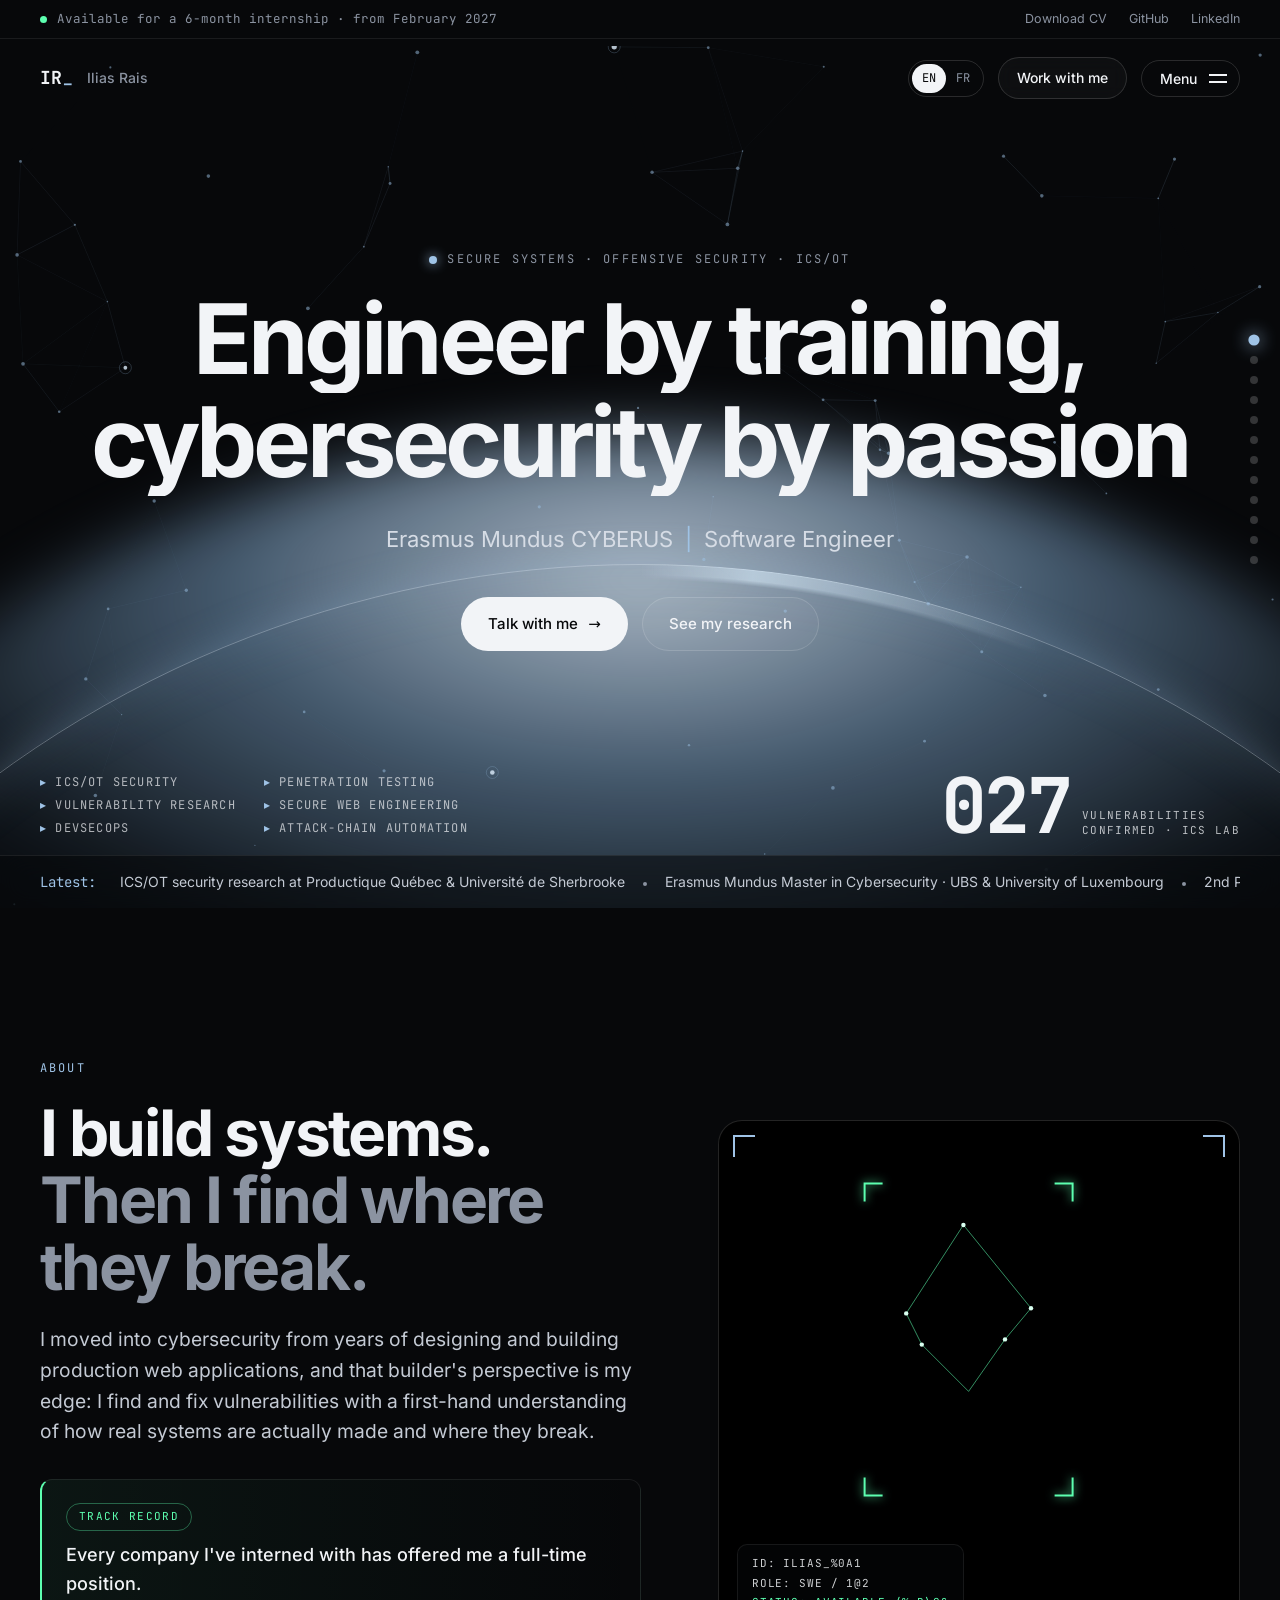
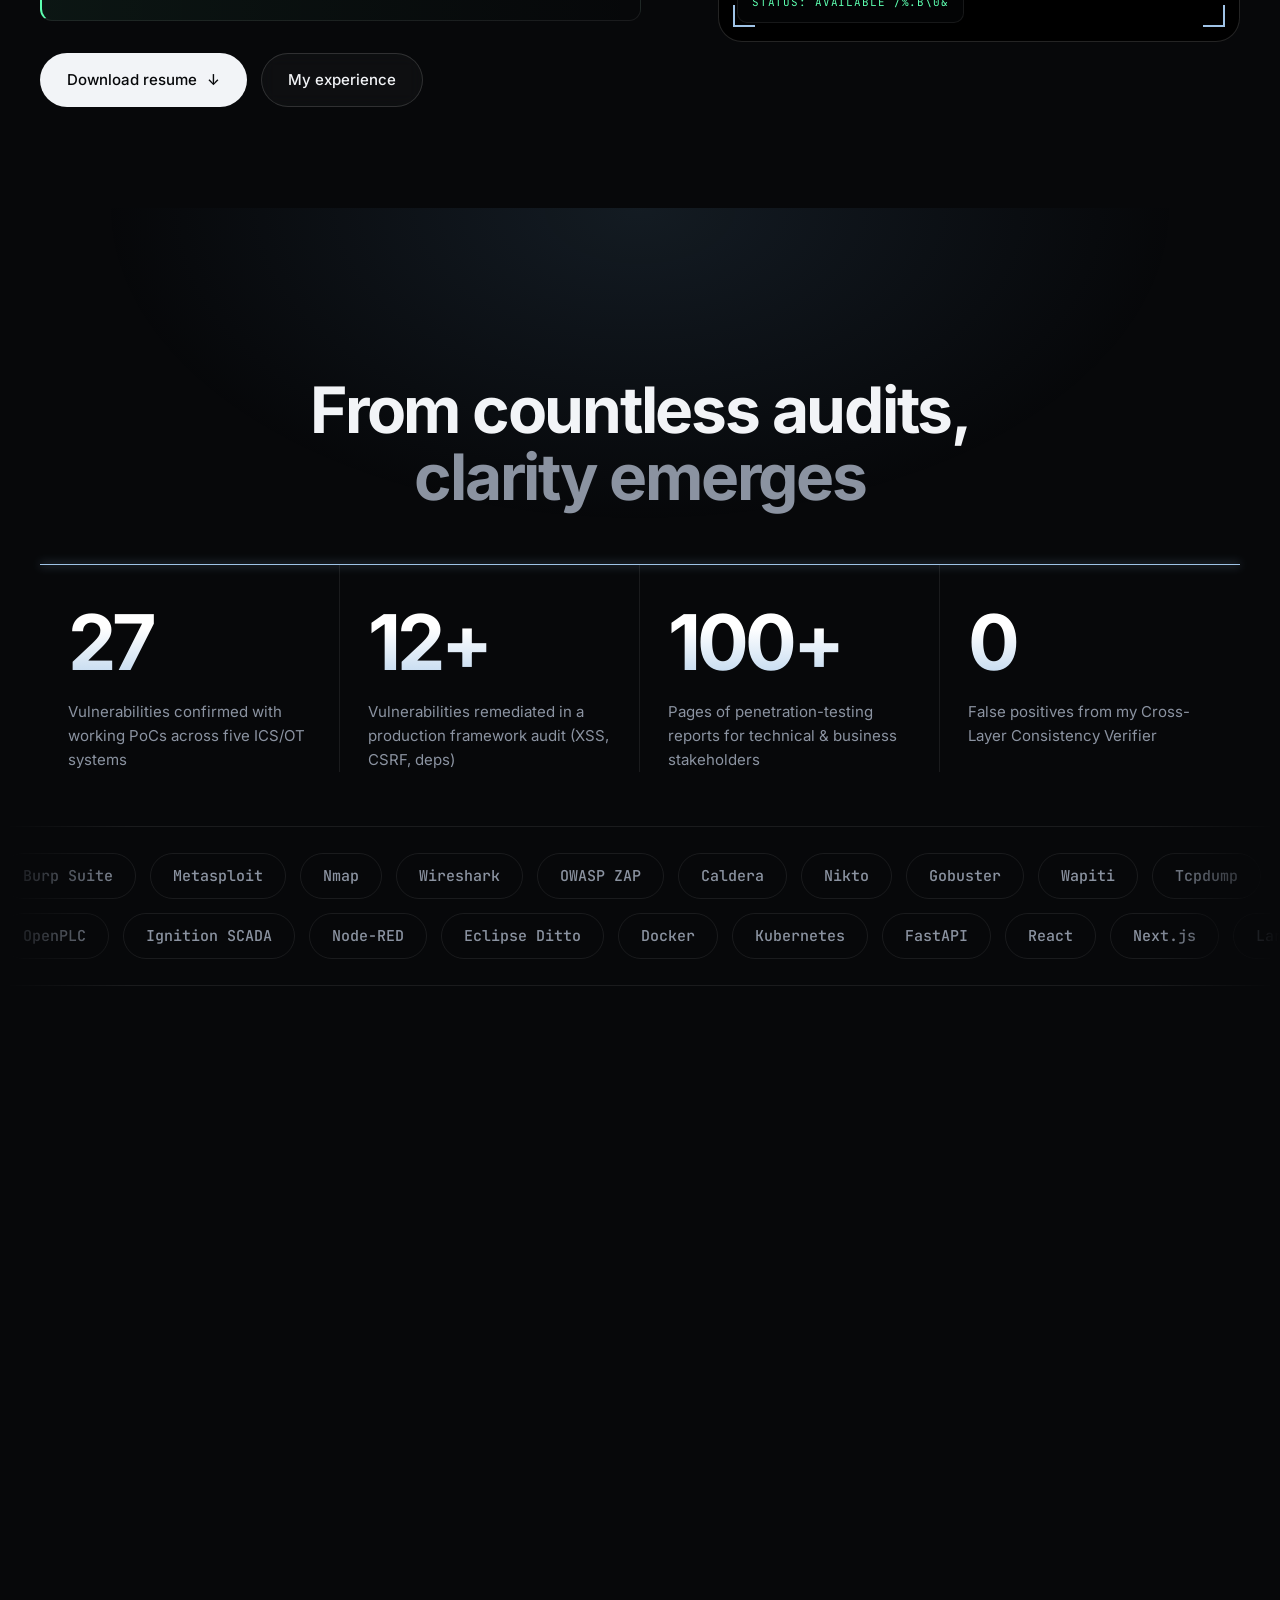
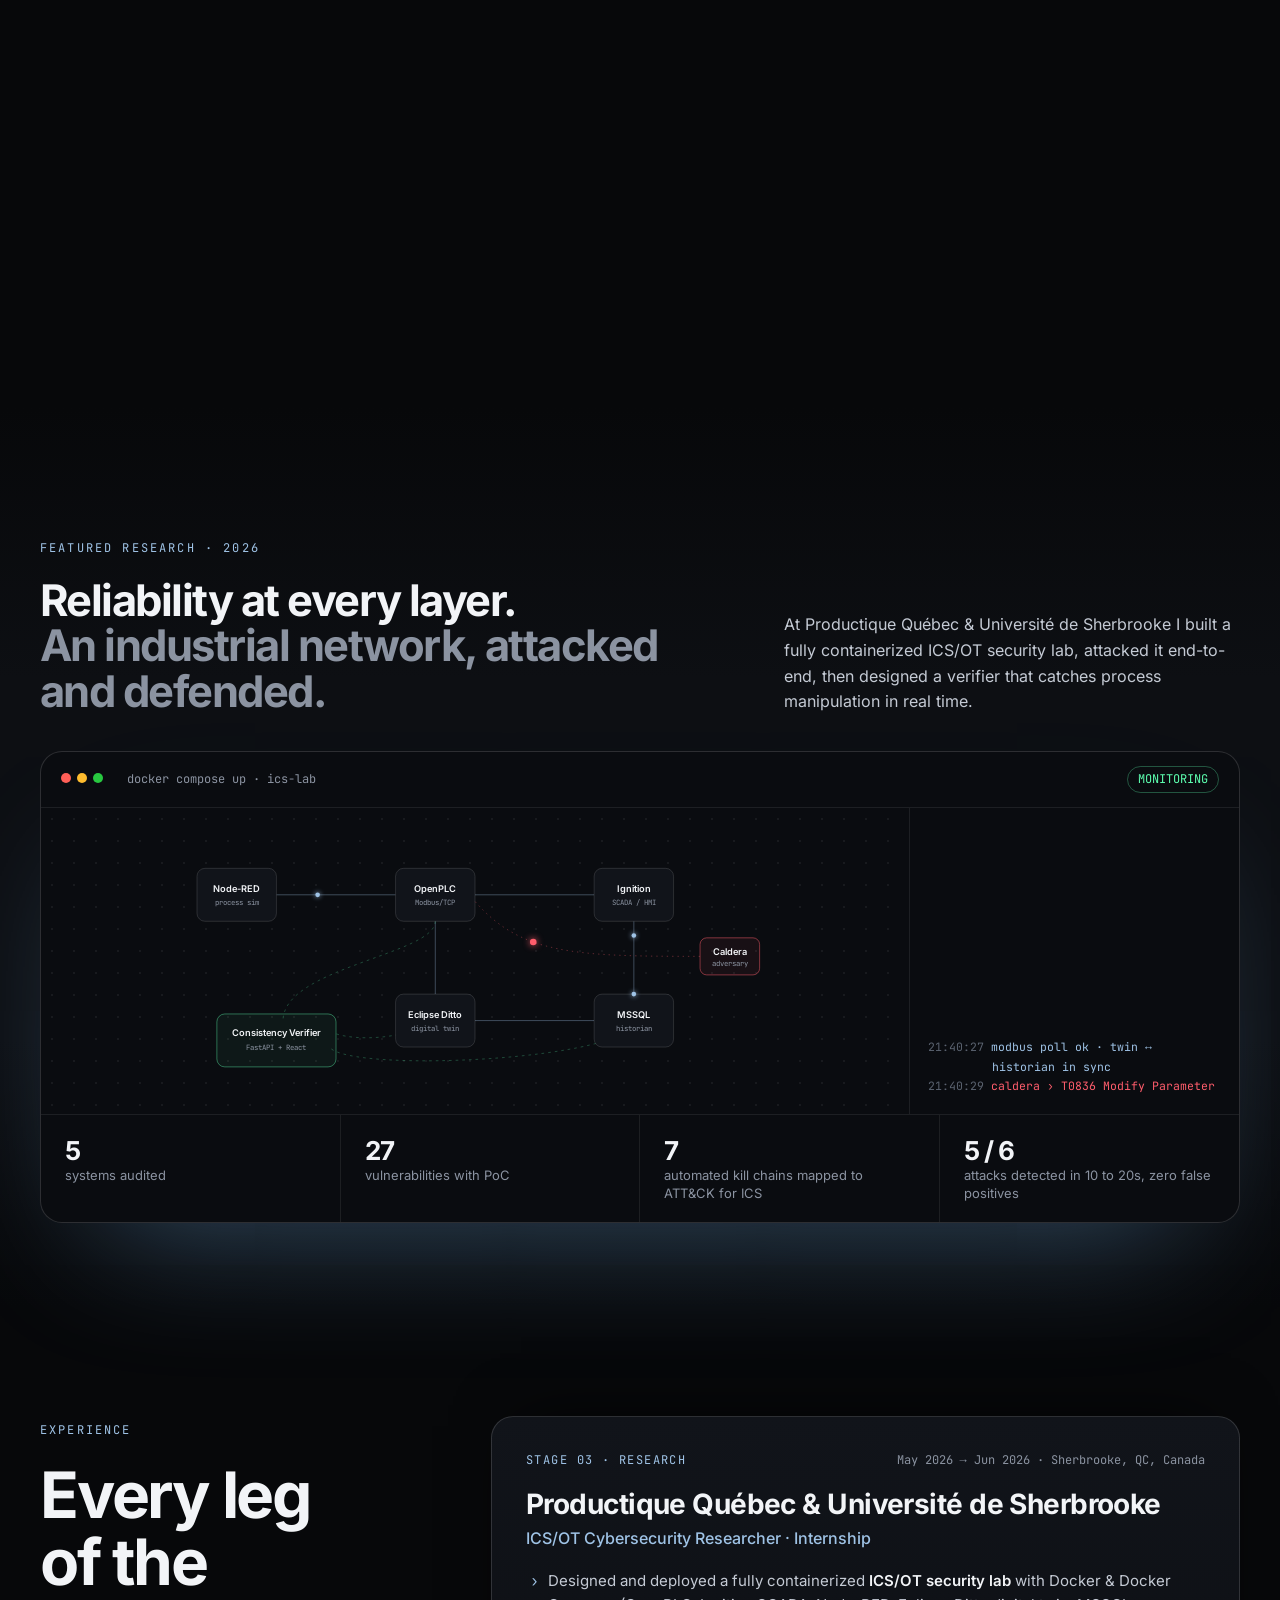
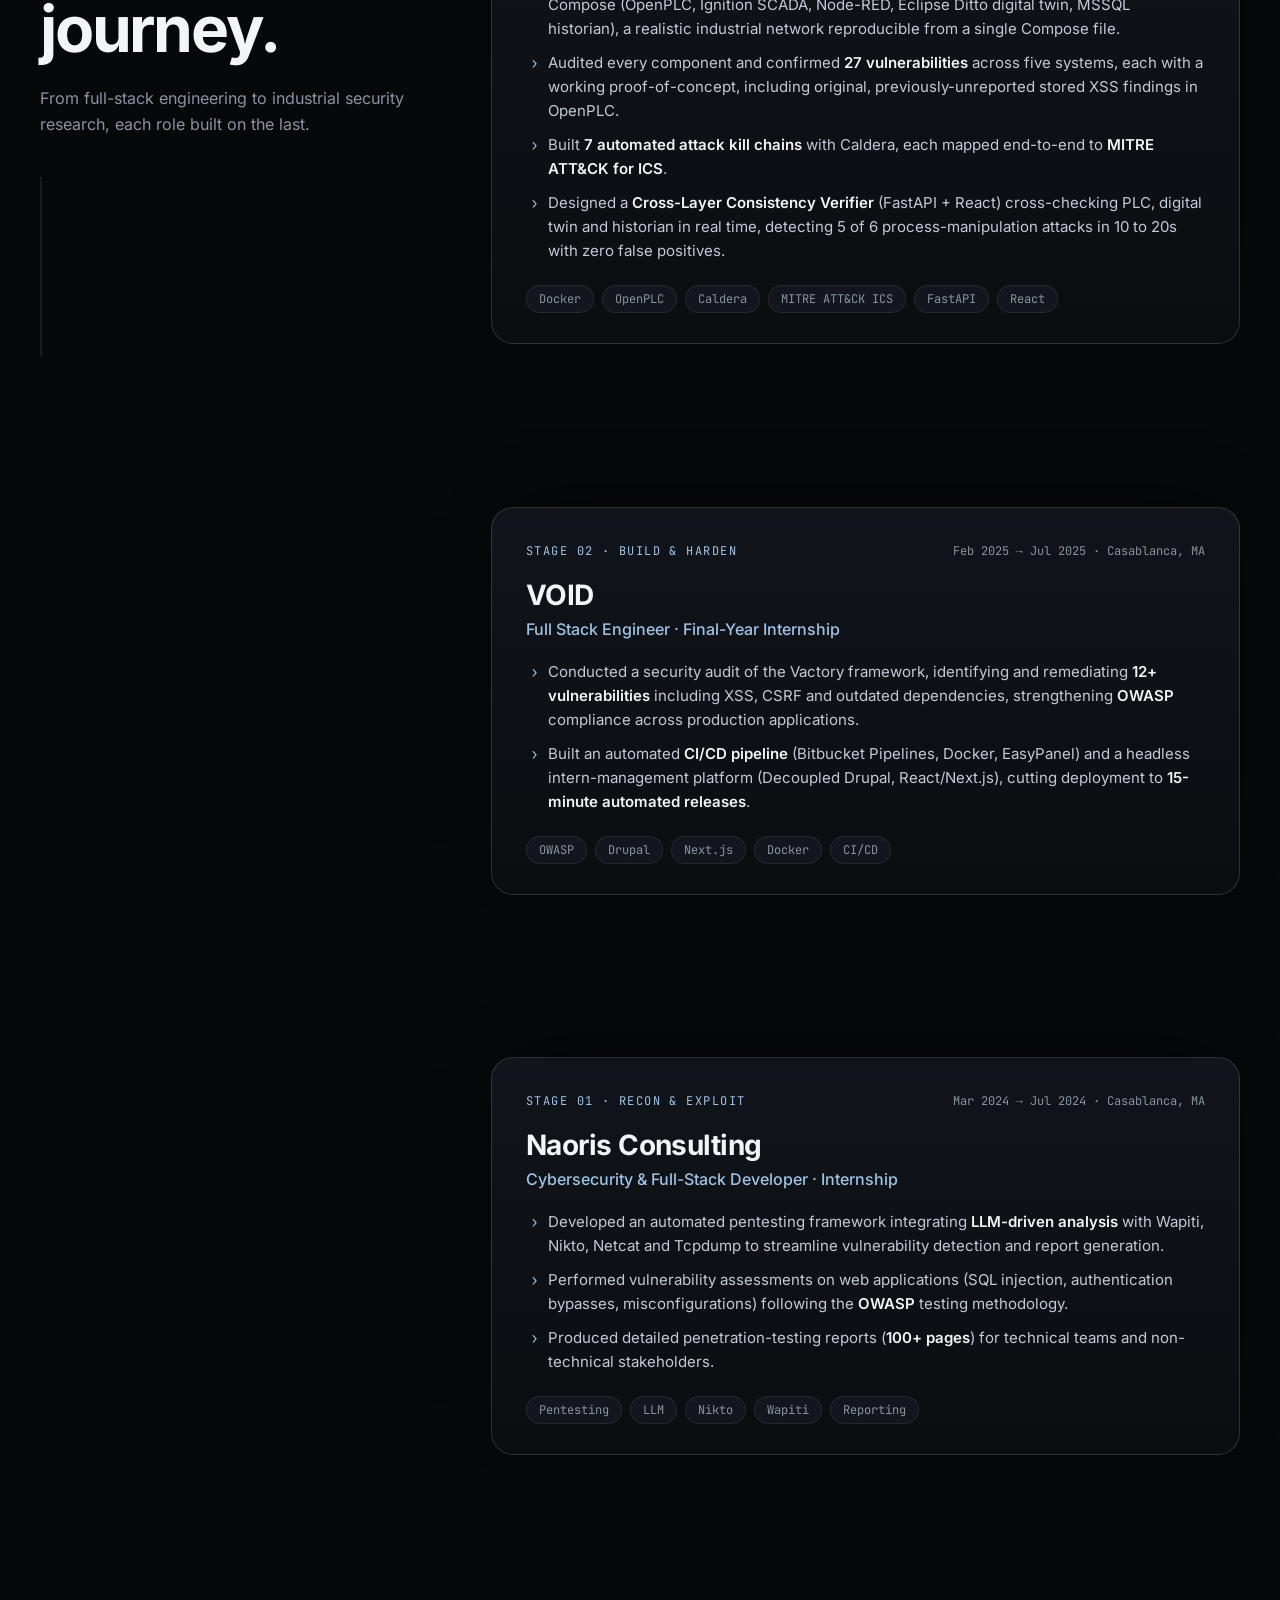
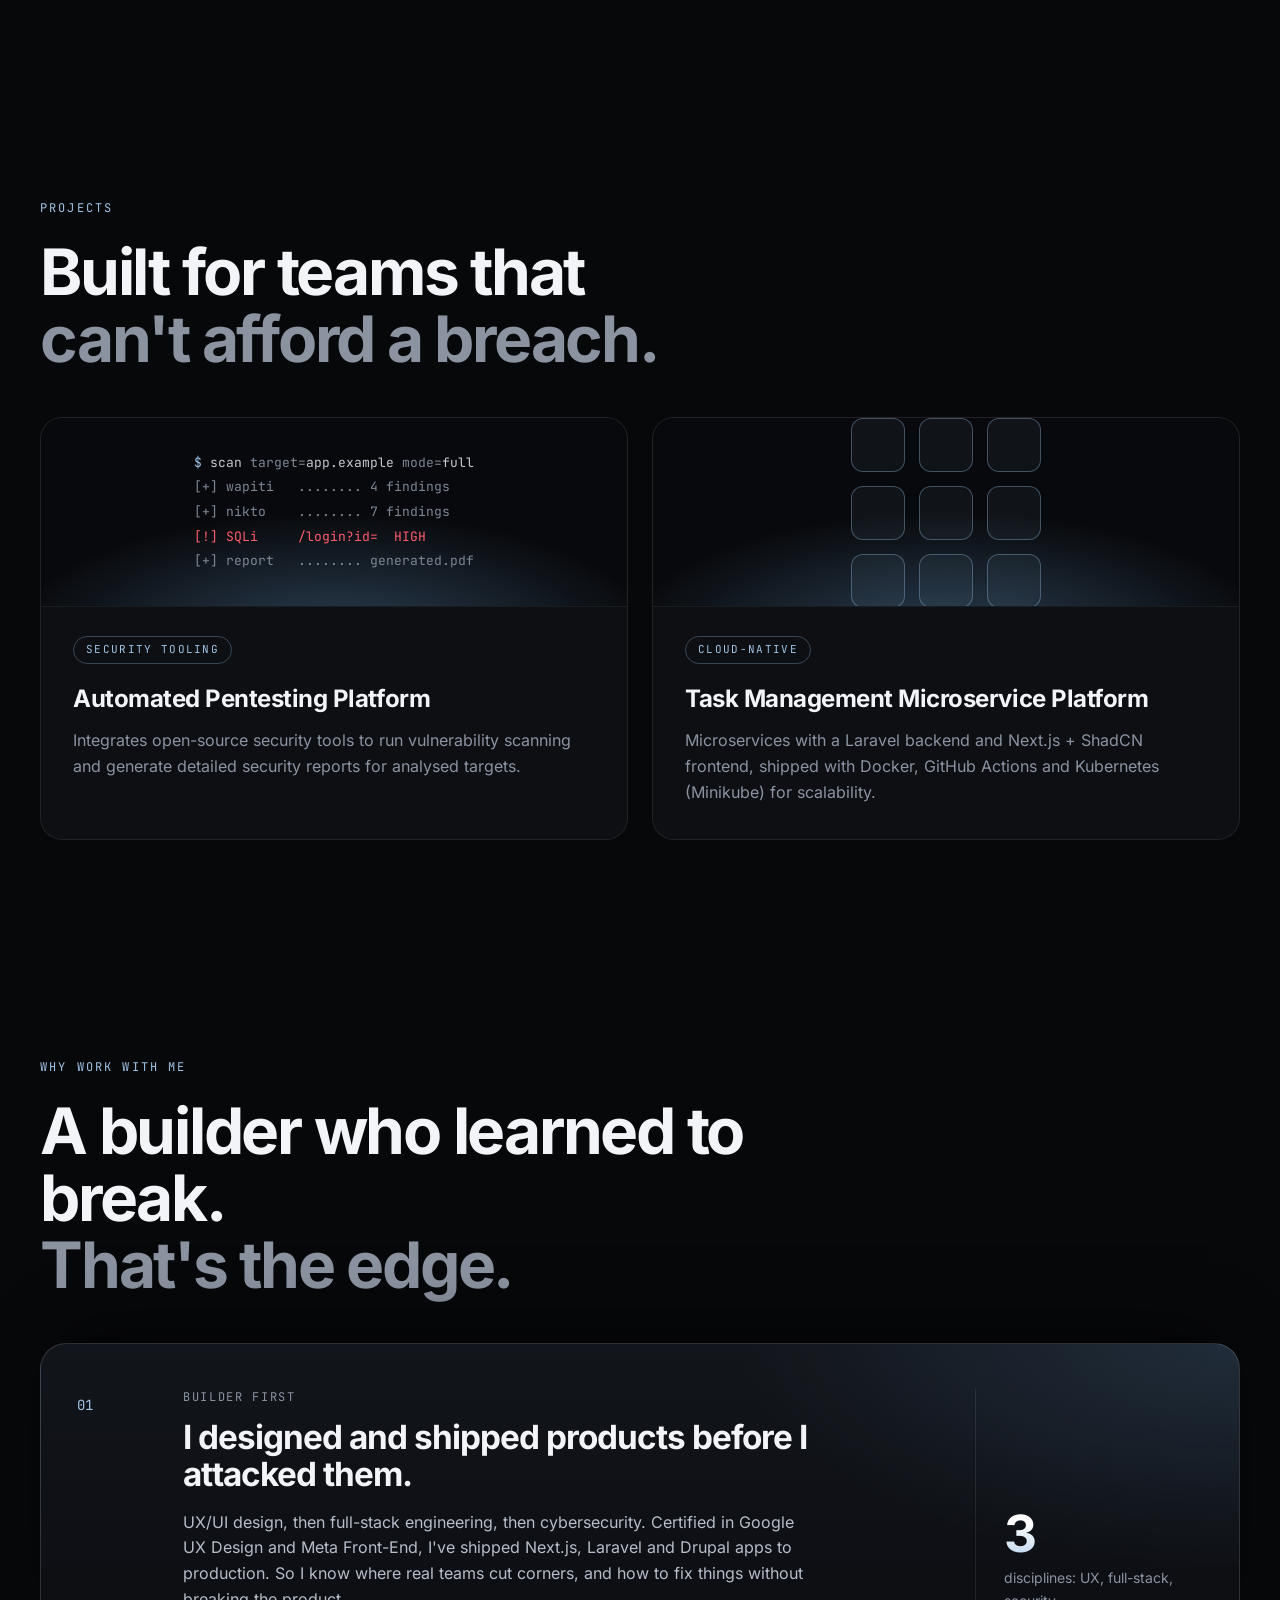
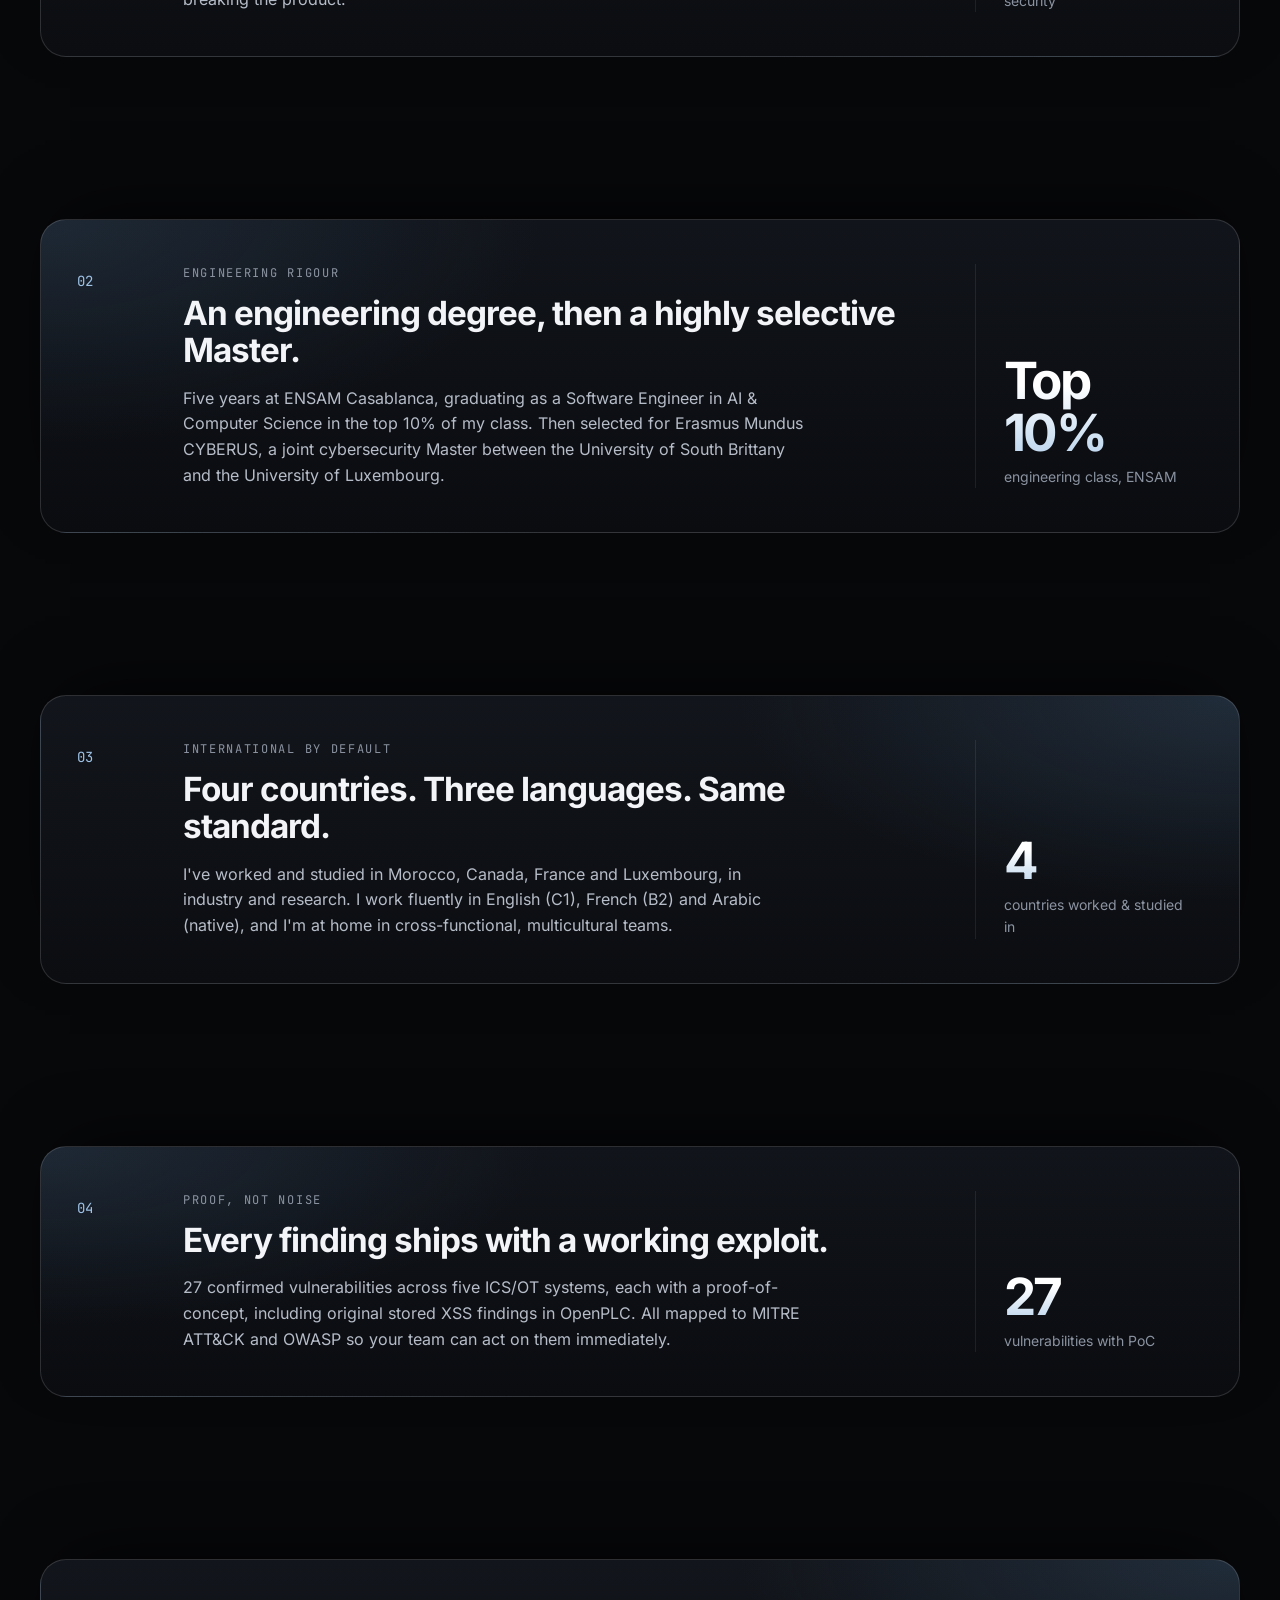
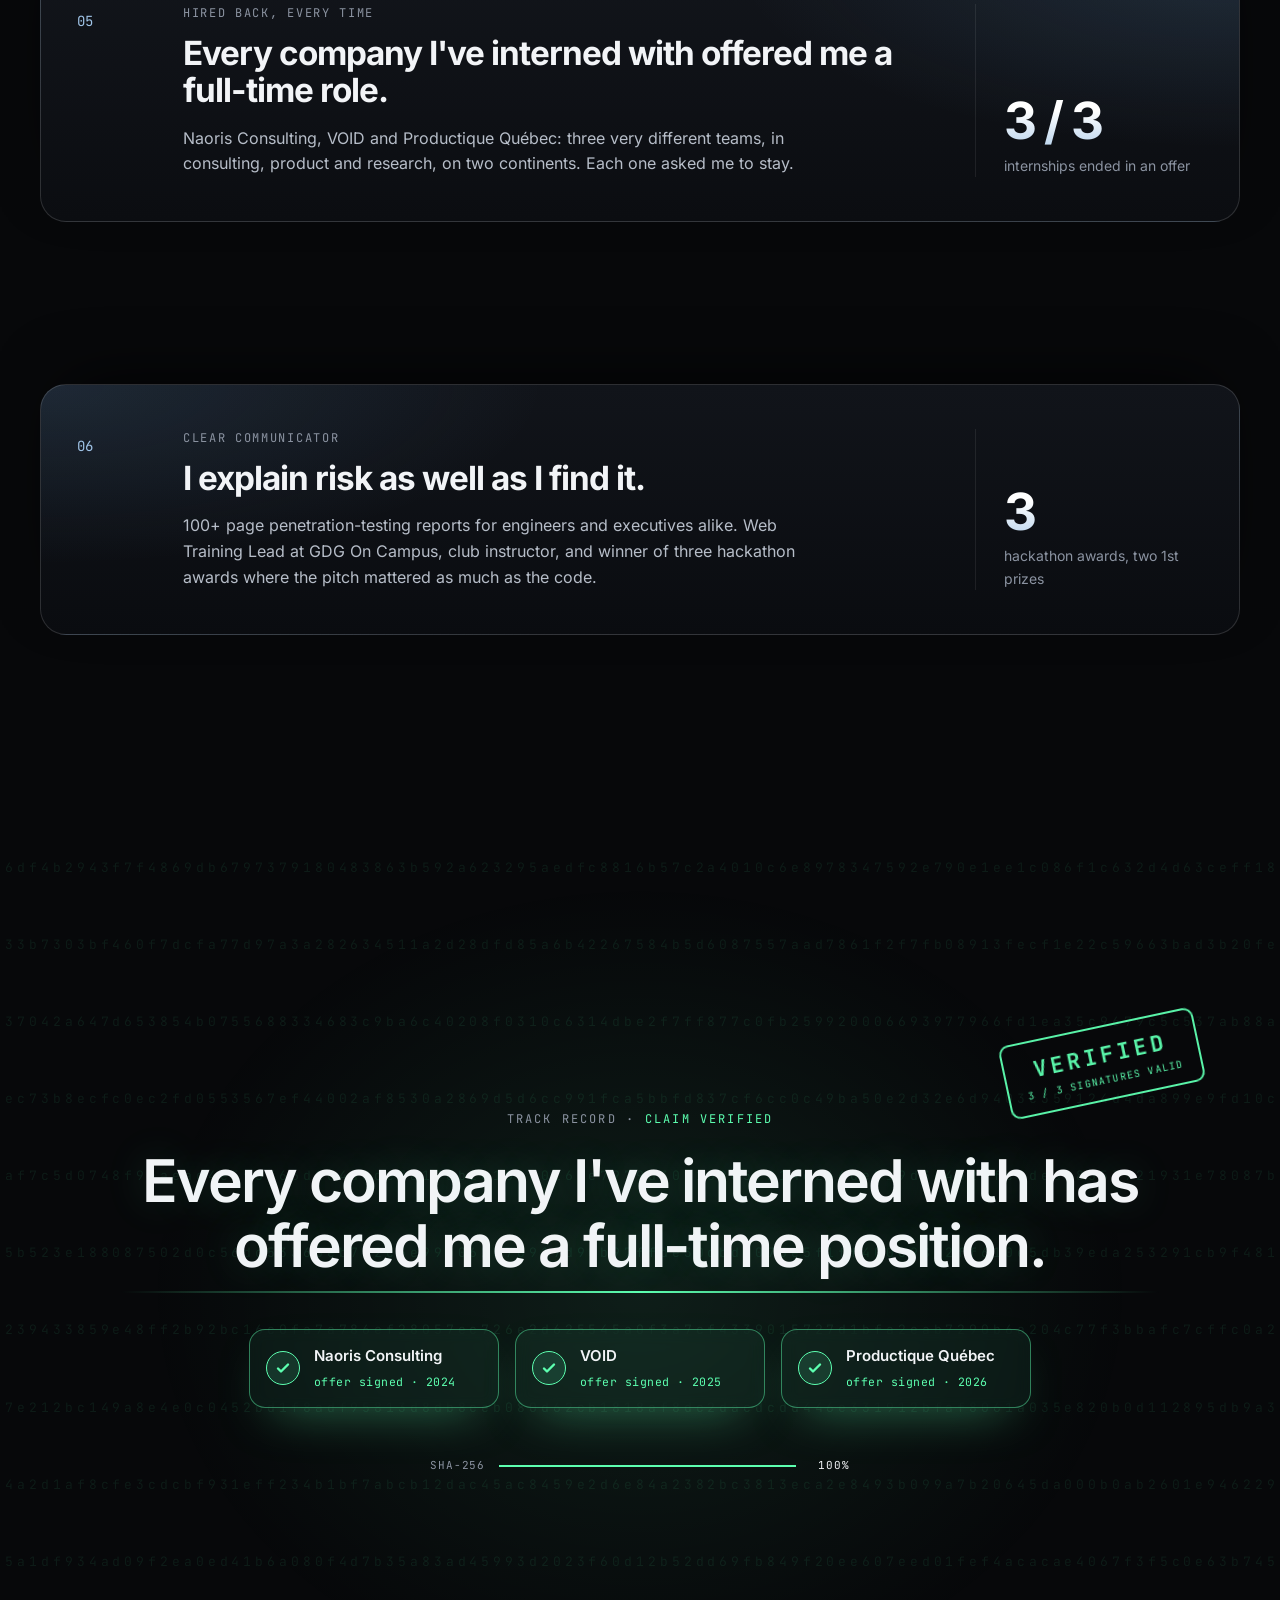
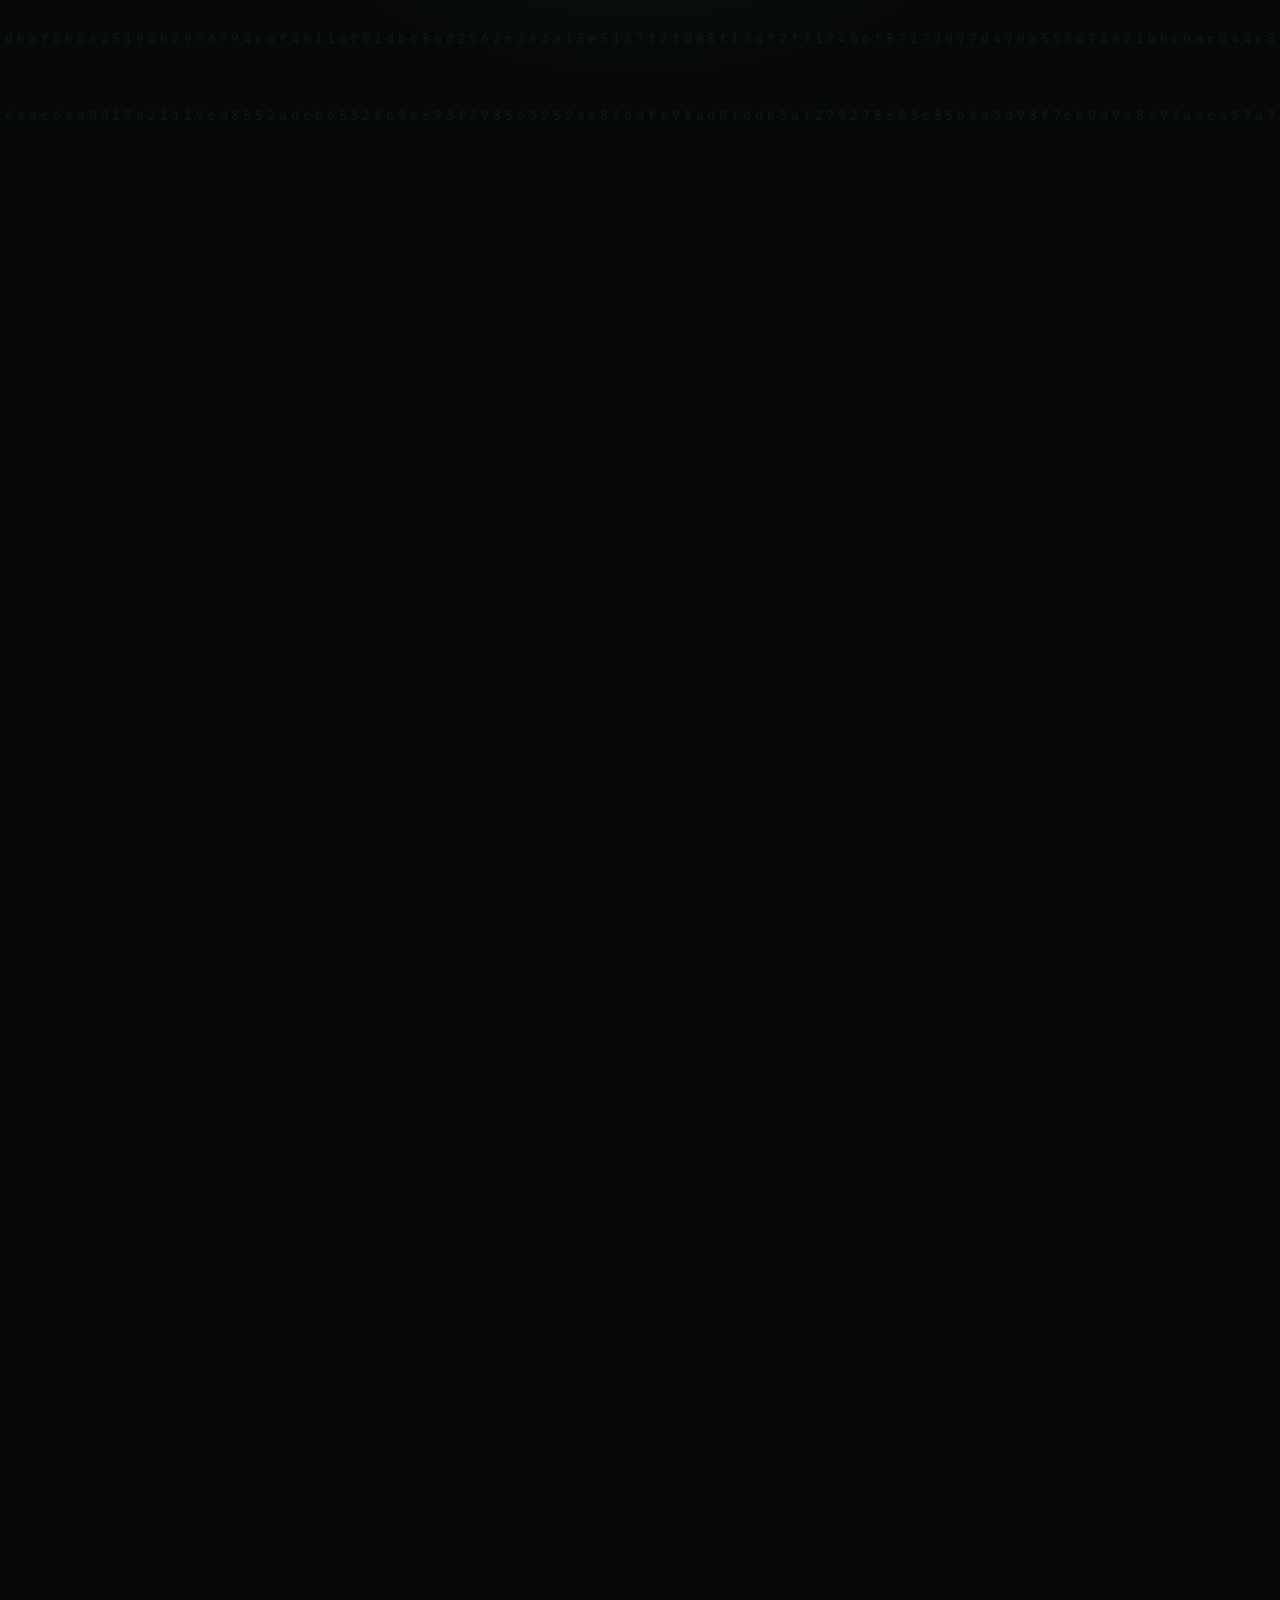
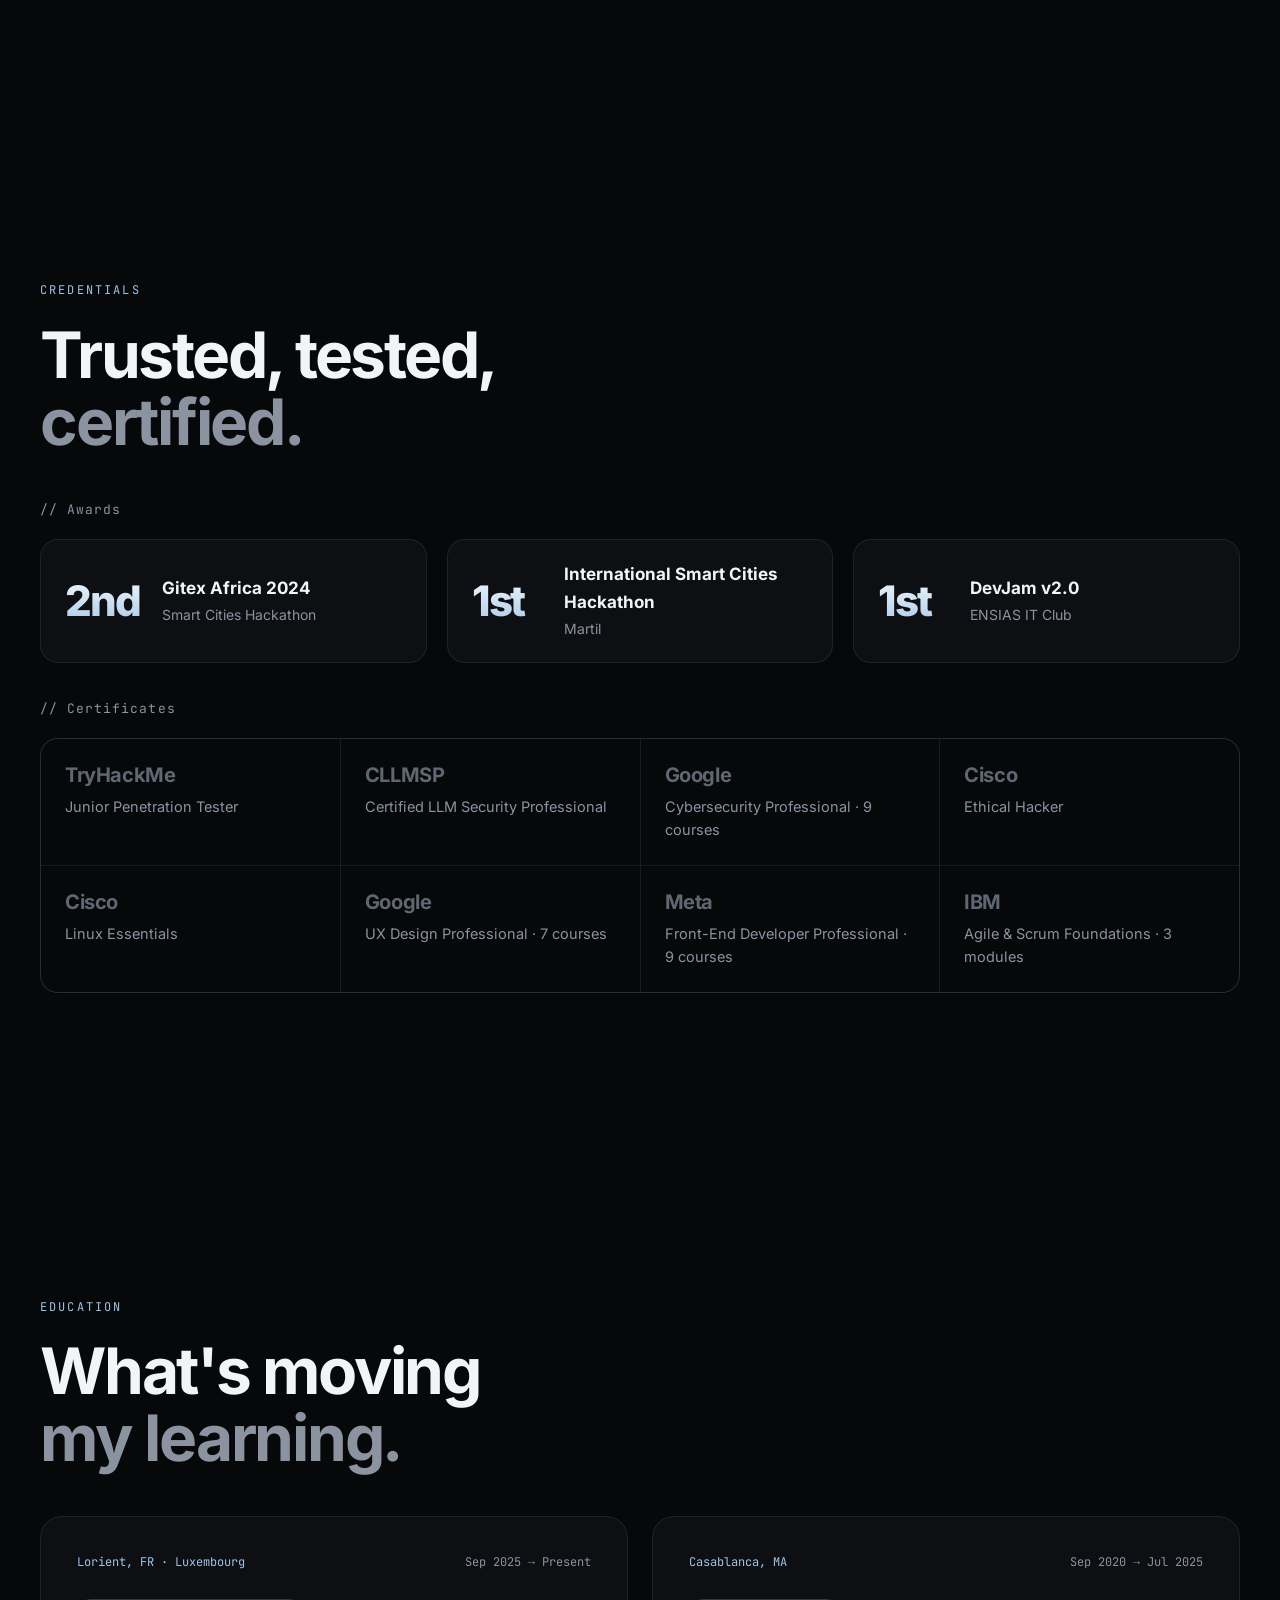
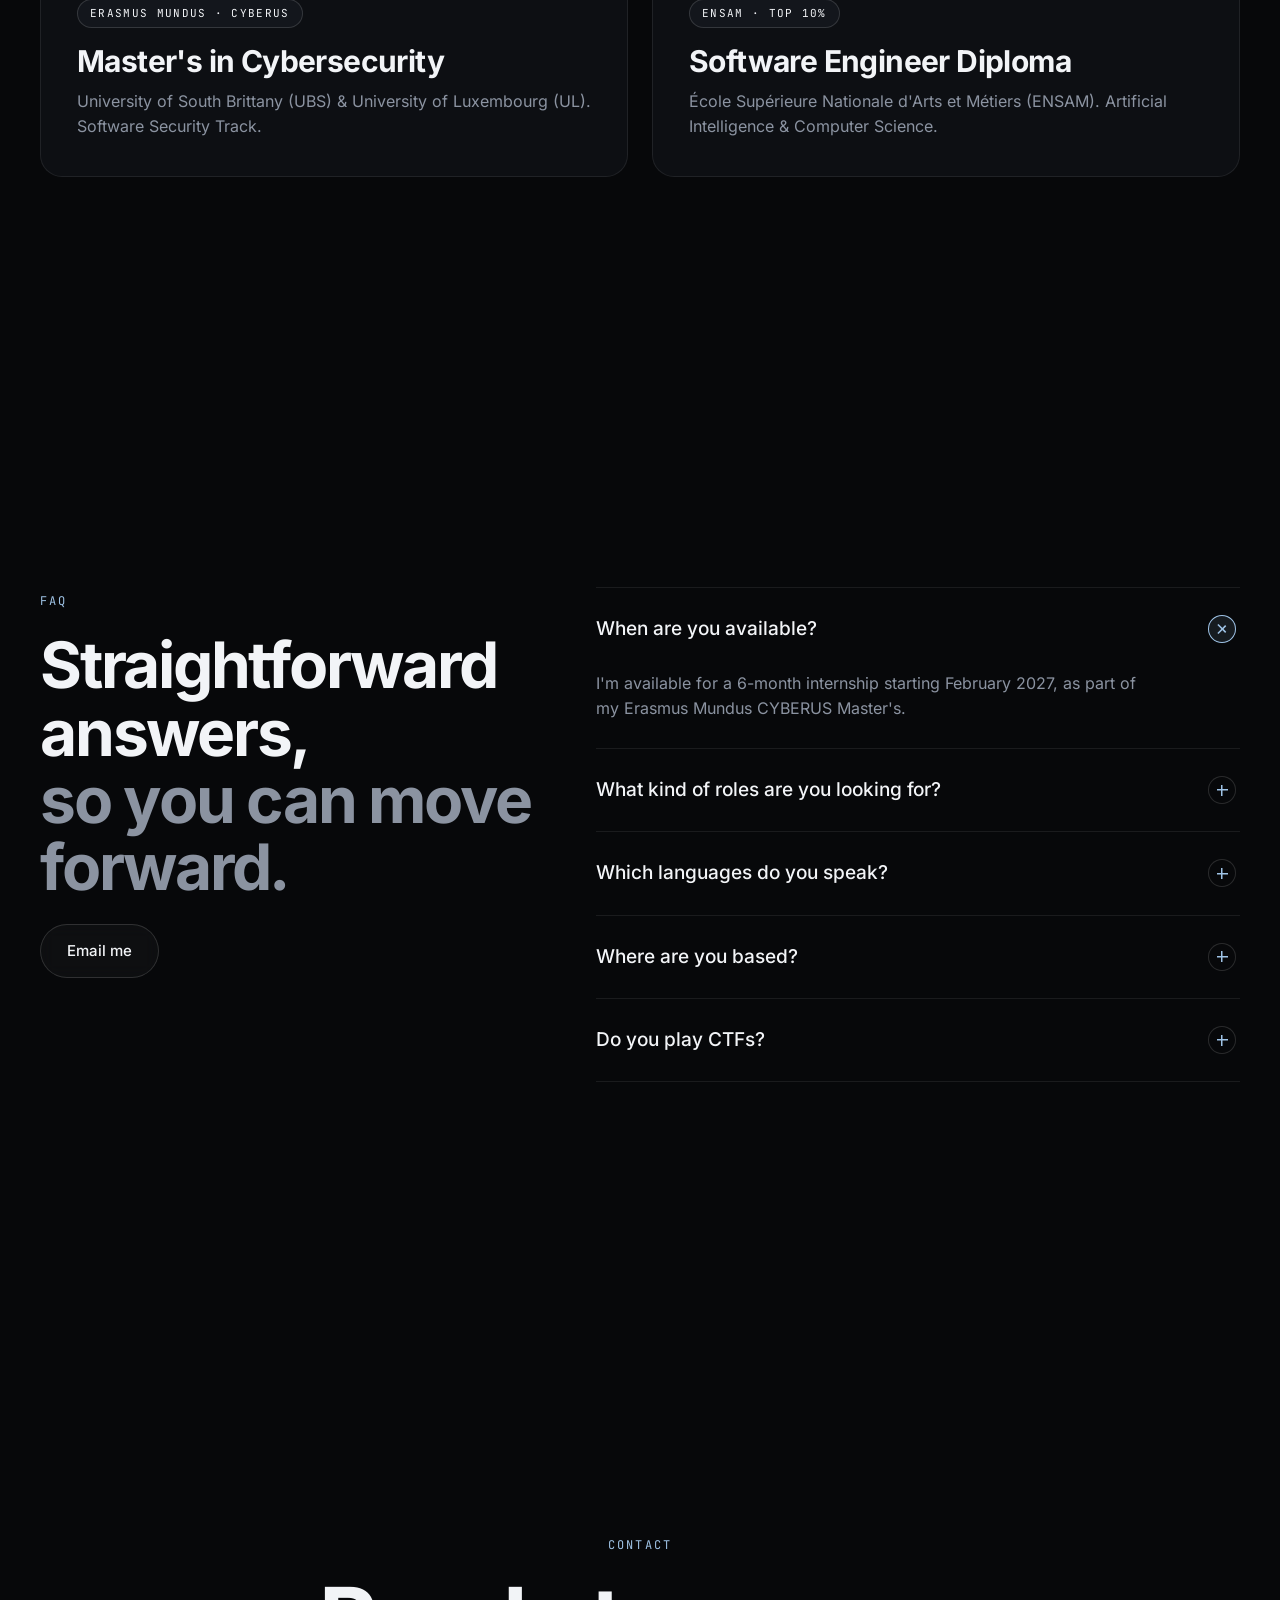
==== commit a5203124: "Fix portrait scan line handoff The looping scan line now moves top to bottom like the reveal scan an" ====
--- a/index.html
+++ b/index.html
@@ -63,7 +63,7 @@
     "sameAs": ["https://linkedin.com/in/ilias-rais", "https://github.com/artfull-boy"]
   }
   </script>
-  <link rel="stylesheet" href="styles.css?v=5" />
+  <link rel="stylesheet" href="styles.css?v=6" />
 </head>
 <body>
 
@@ -661,6 +661,6 @@
     </div>
   </footer>
 
-  <script src="script.js?v=5"></script>
+  <script src="script.js?v=6"></script>
 </body>
 </html>
--- a/styles.css
+++ b/styles.css
@@ -365,7 +365,8 @@
 .portrait img { width: 100%; height: 100%; object-fit: cover; filter: grayscale(0.15) contrast(1.05); transition: transform 1.4s var(--ease), filter 0.8s var(--ease-soft); }
 .portrait:hover img { transform: scale(1.05); filter: none; }
 .portrait__scan { position: absolute; inset: 0; background: linear-gradient(180deg, transparent 0%, rgba(159, 195, 230, 0) 40%, rgba(159, 195, 230, 0.35) 50%, transparent 52%); background-size: 100% 220%; animation: scanY 4.5s linear infinite; mix-blend-mode: screen; }
-@keyframes scanY { from { background-position: 0 120%; } to { background-position: 0 -120%; } }
+@keyframes scanY { from { background-position: 0 -120%; } to { background-position: 0 120%; } }
+.portrait.fx-done .portrait__scan { animation-delay: 1.6s; }
 .portrait__hud { position: absolute; left: 18px; bottom: 18px; display: flex; flex-direction: column; gap: 2px; font-size: 11px; letter-spacing: 0.08em; color: rgba(242, 244, 247, 0.85); background: rgba(7, 8, 10, 0.55); backdrop-filter: blur(6px); padding: 10px 14px; border-radius: 10px; border: 1px solid var(--line); }
 .portrait__hud .ok { color: var(--ok); }
 .portrait__fx { position: absolute; inset: 0; width: 100%; height: 100%; pointer-events: none; }
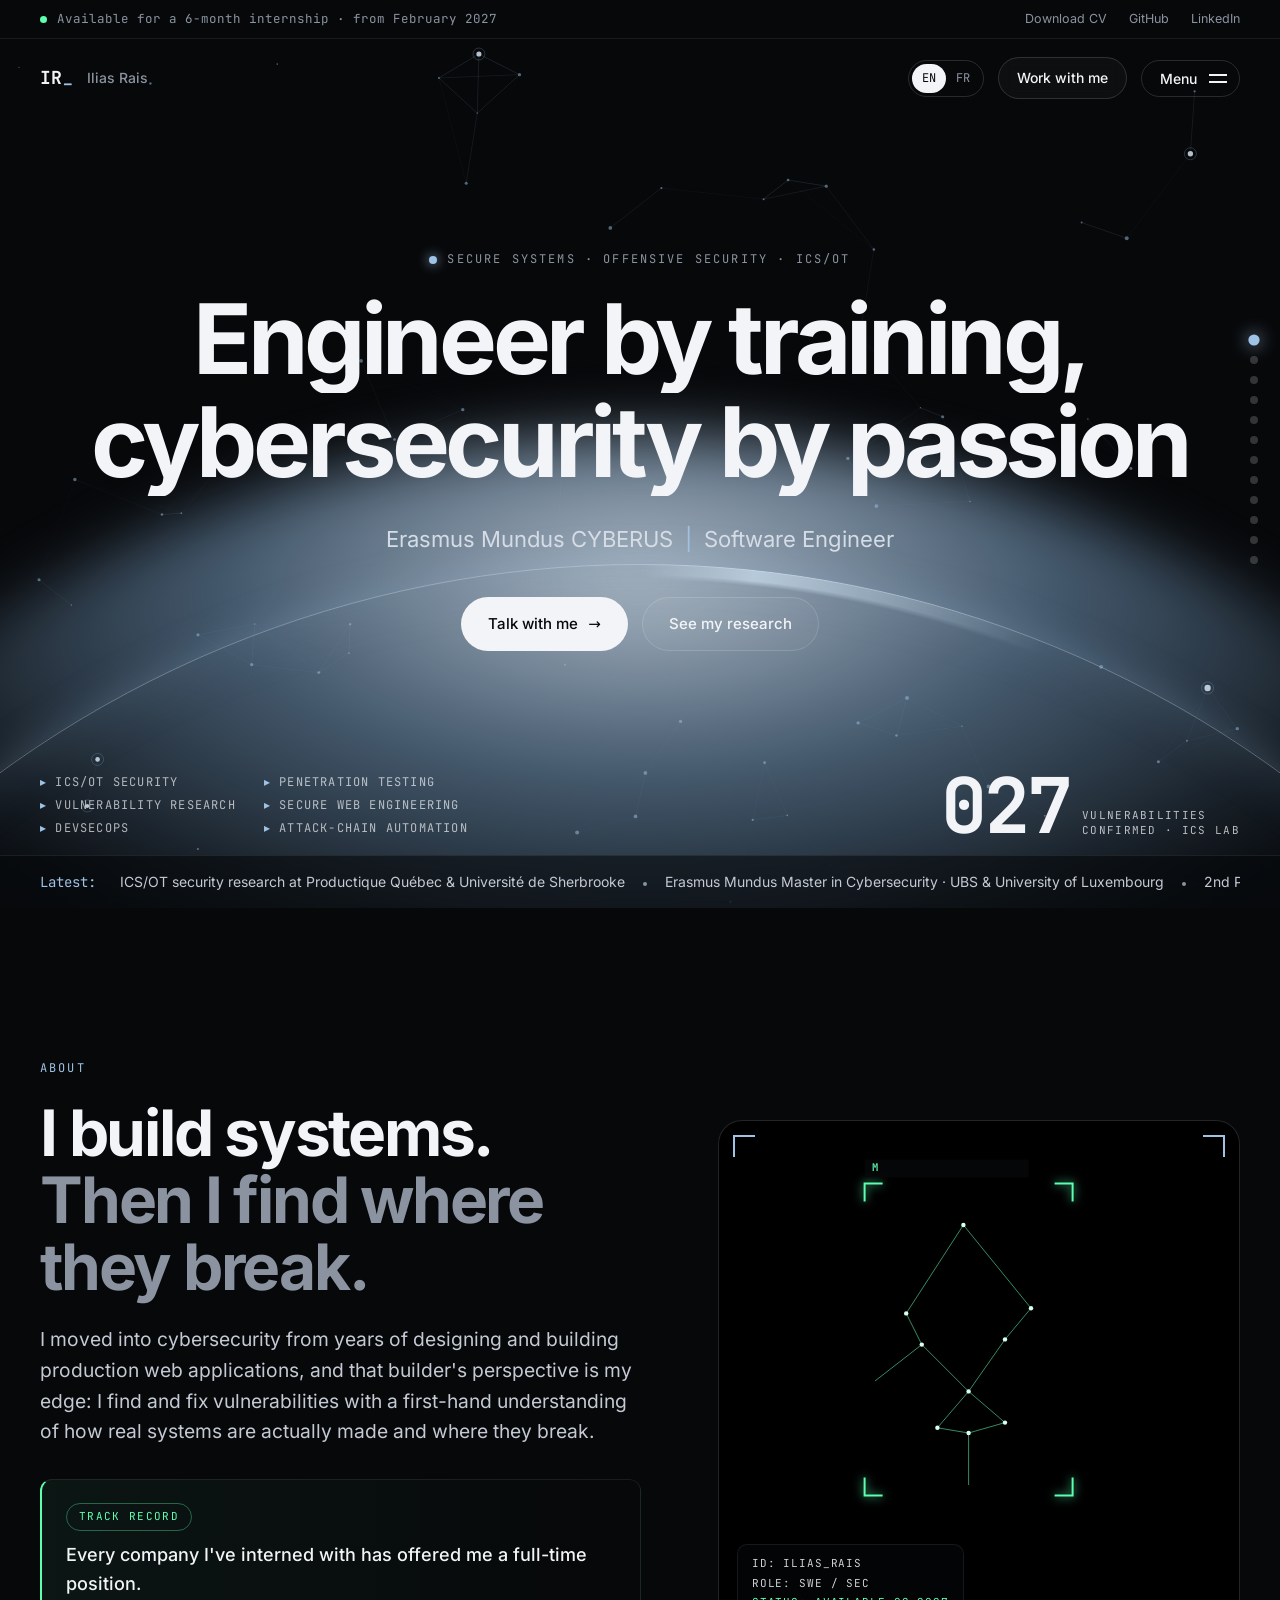
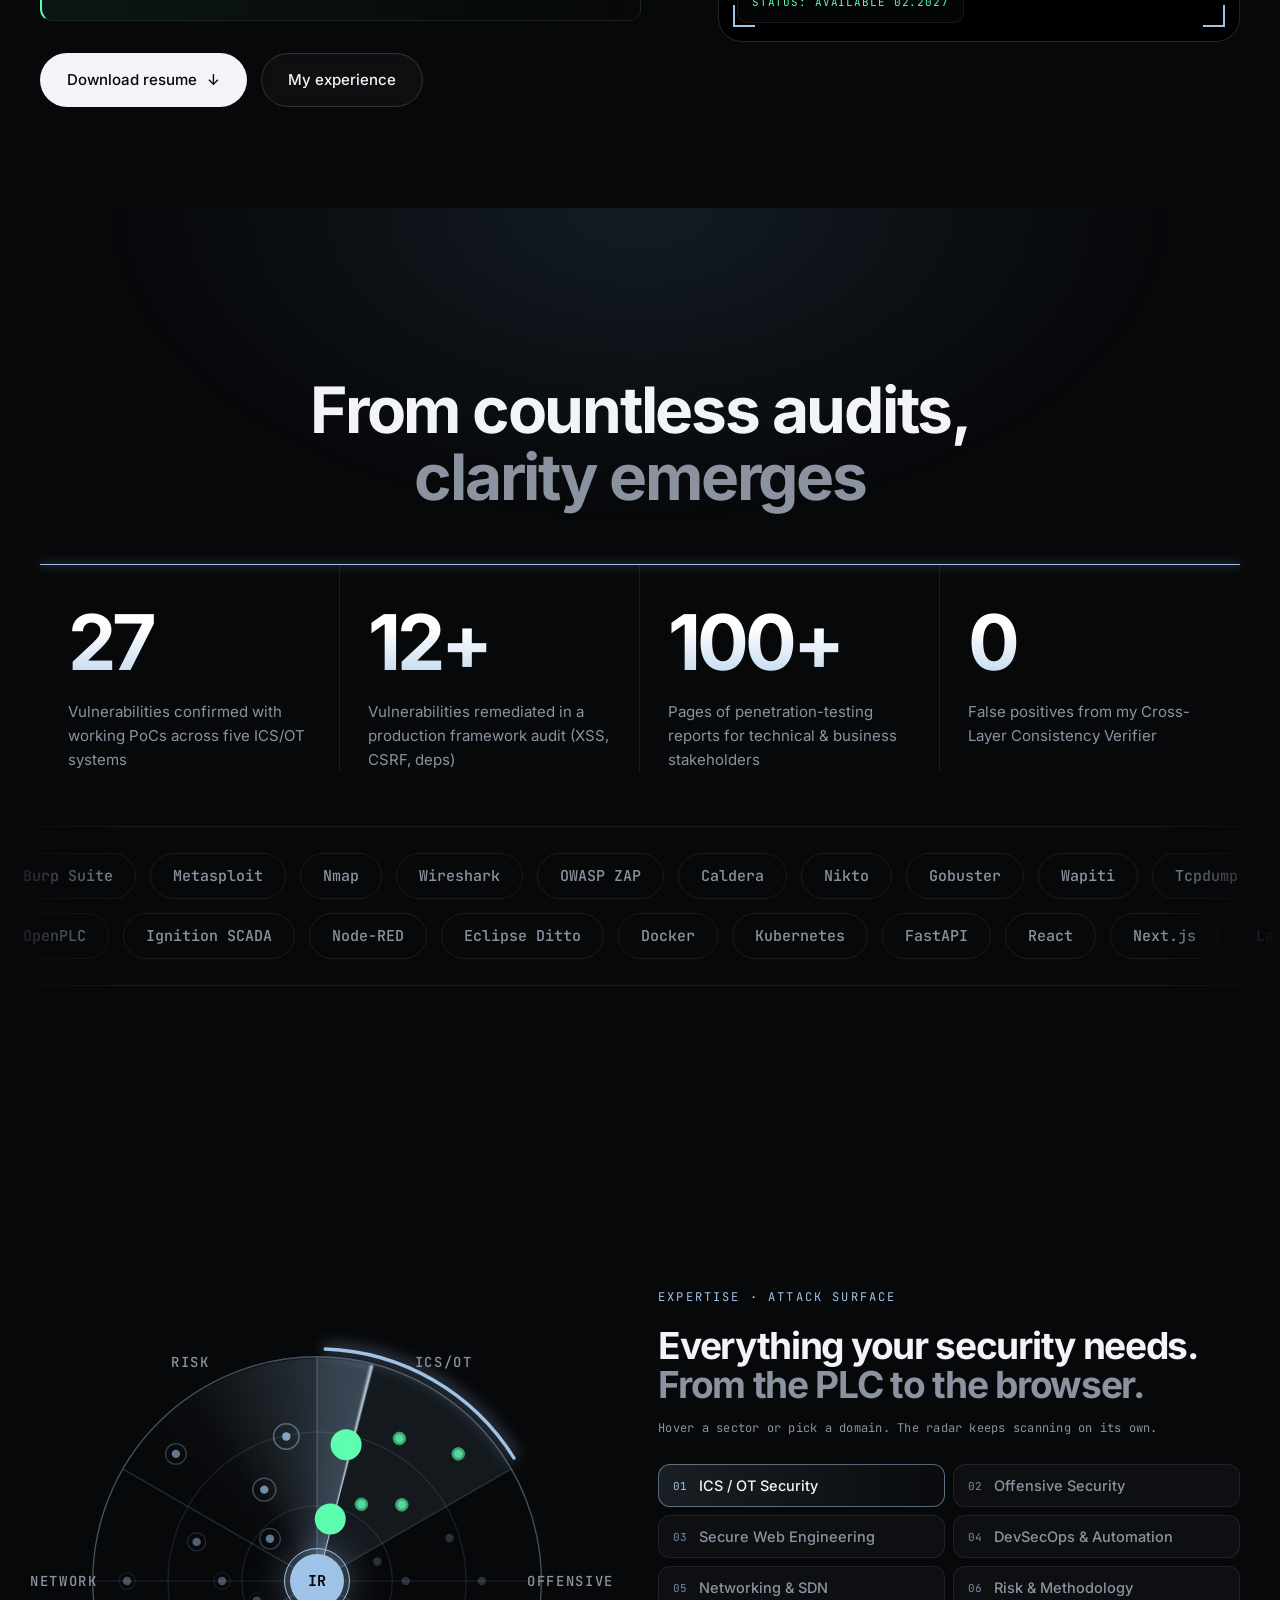
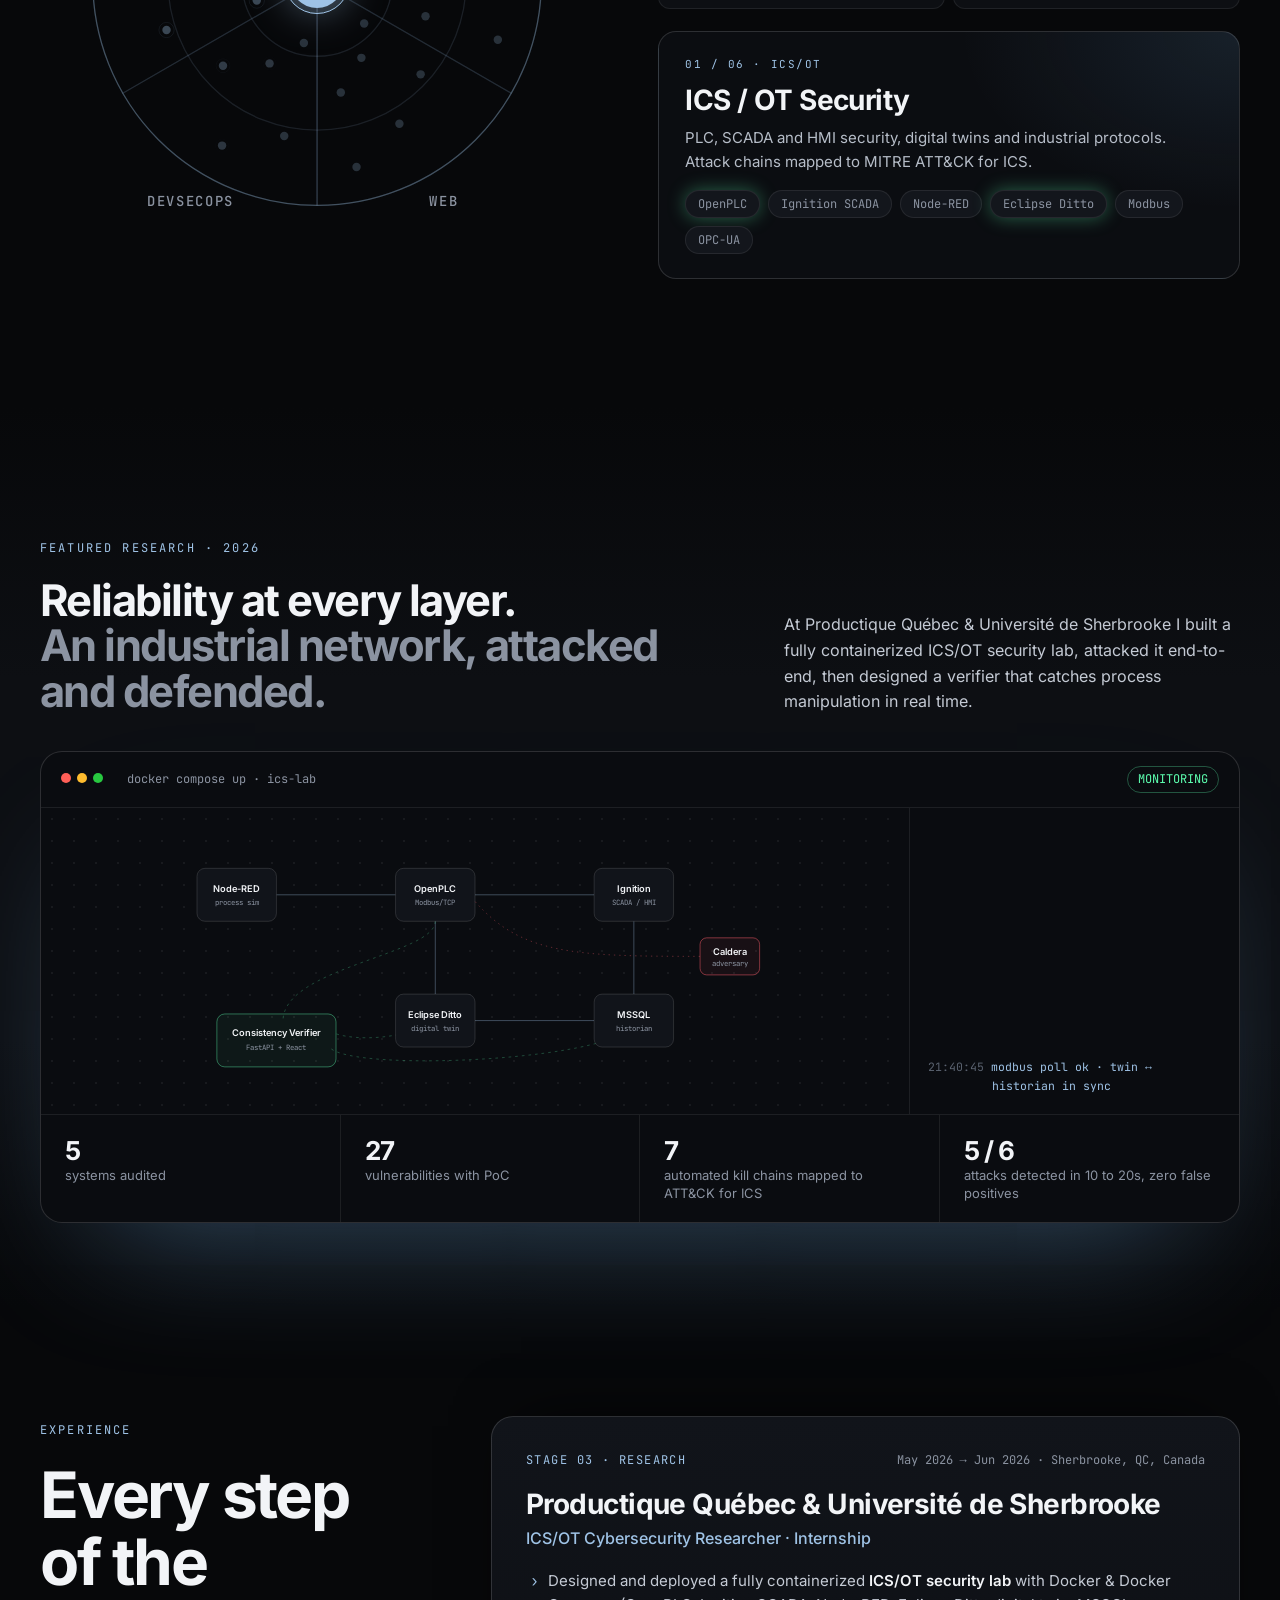
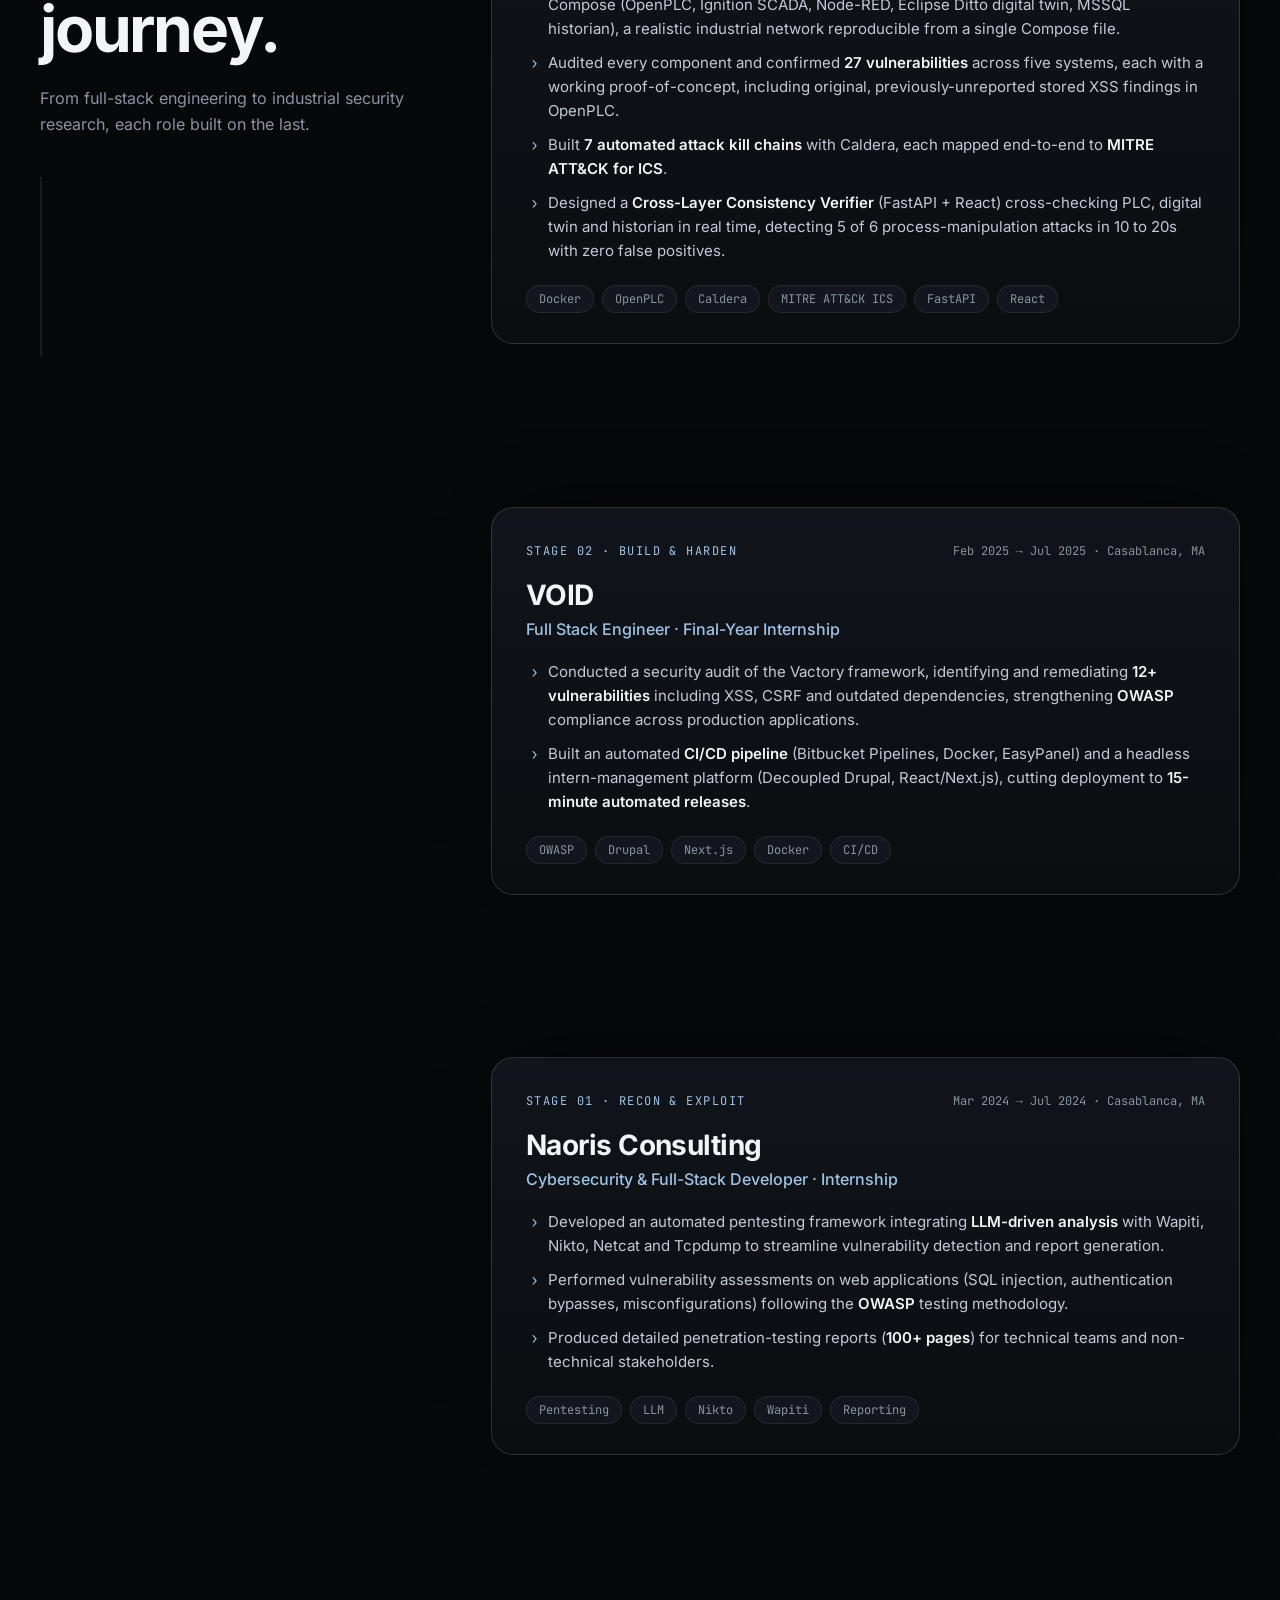
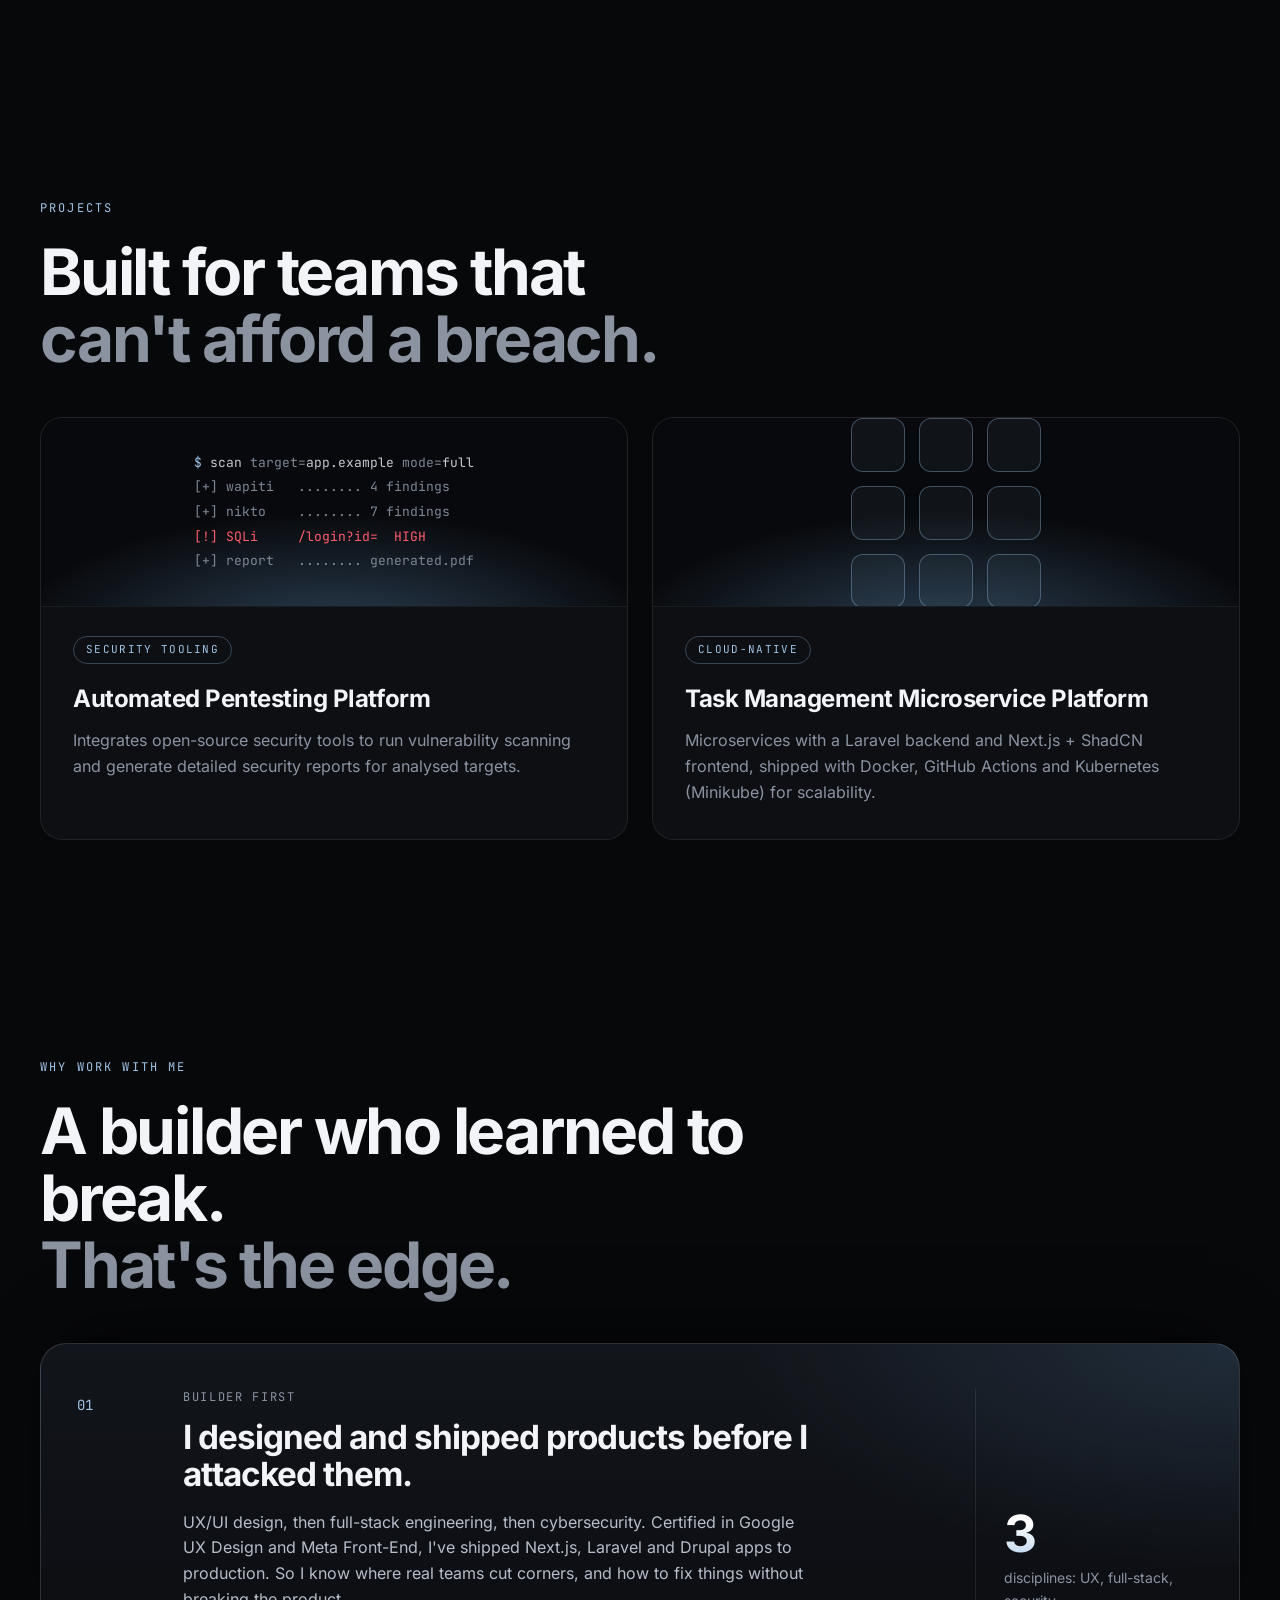
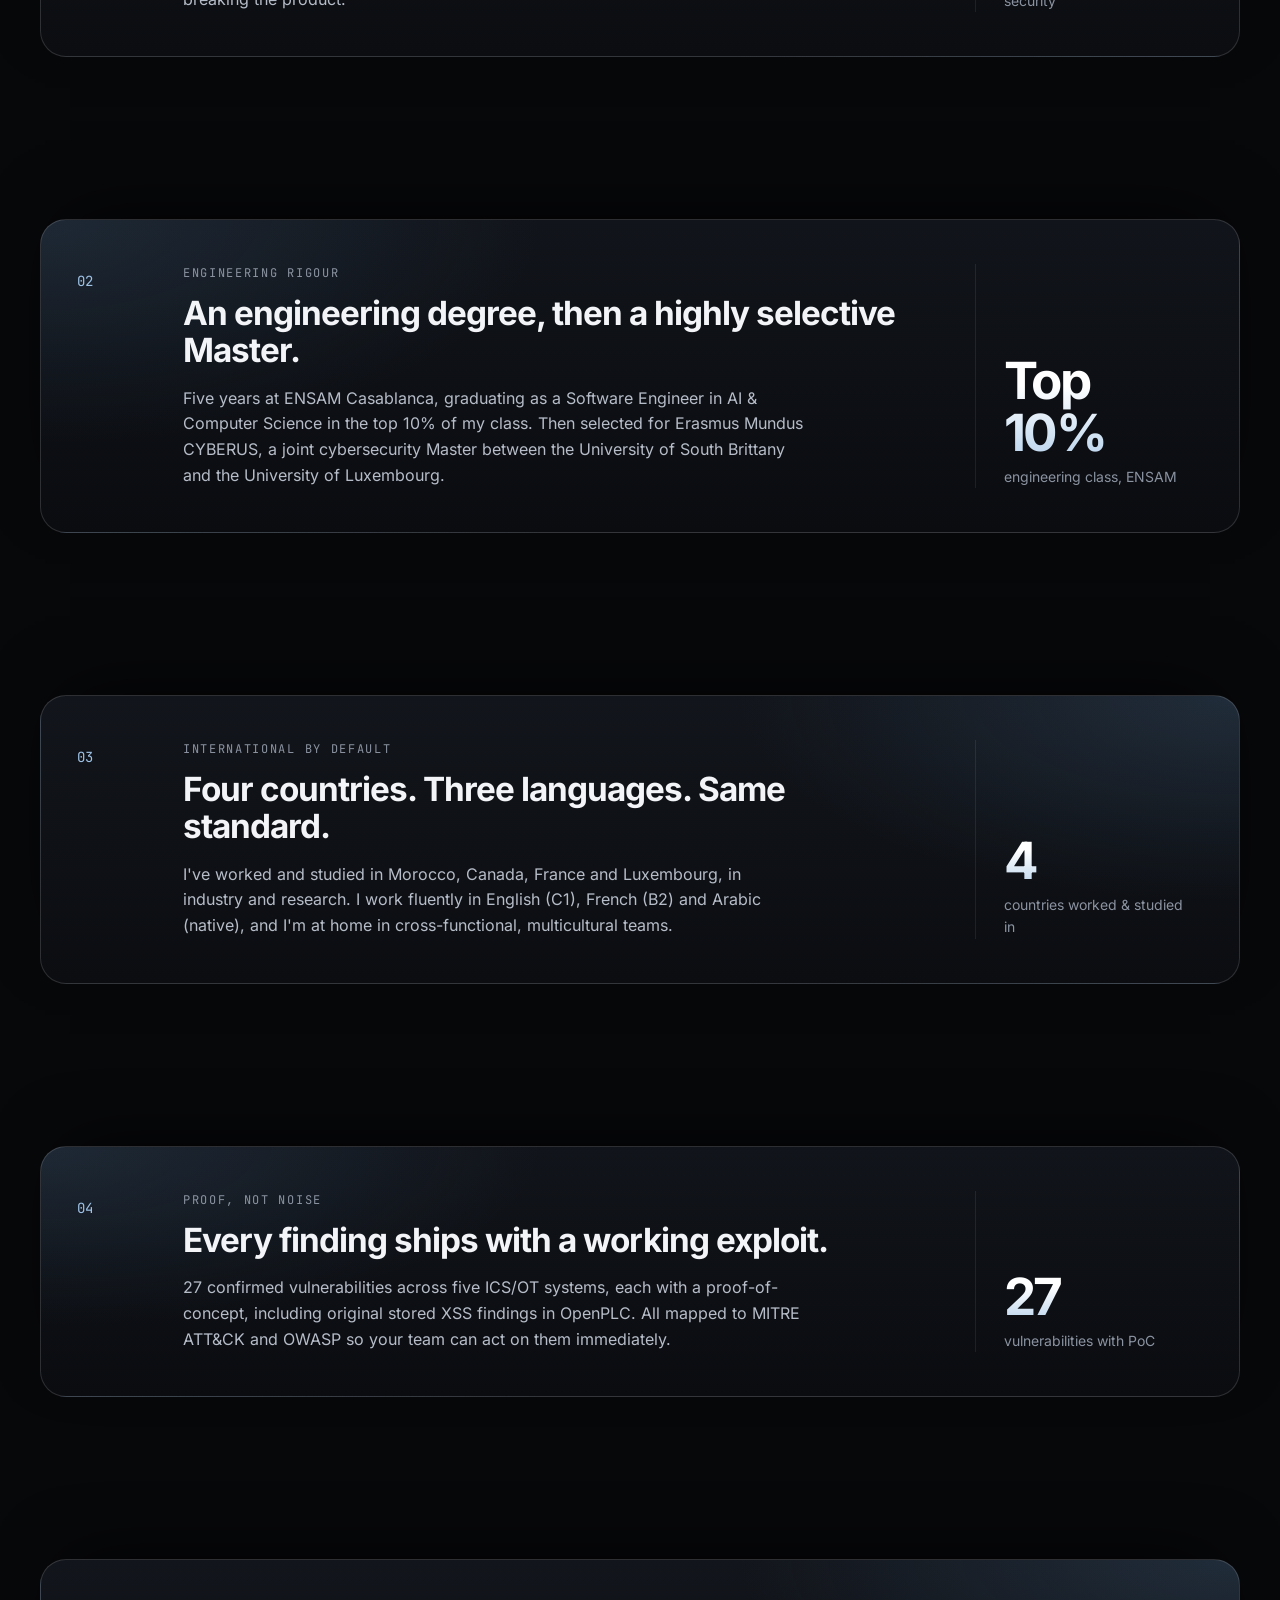
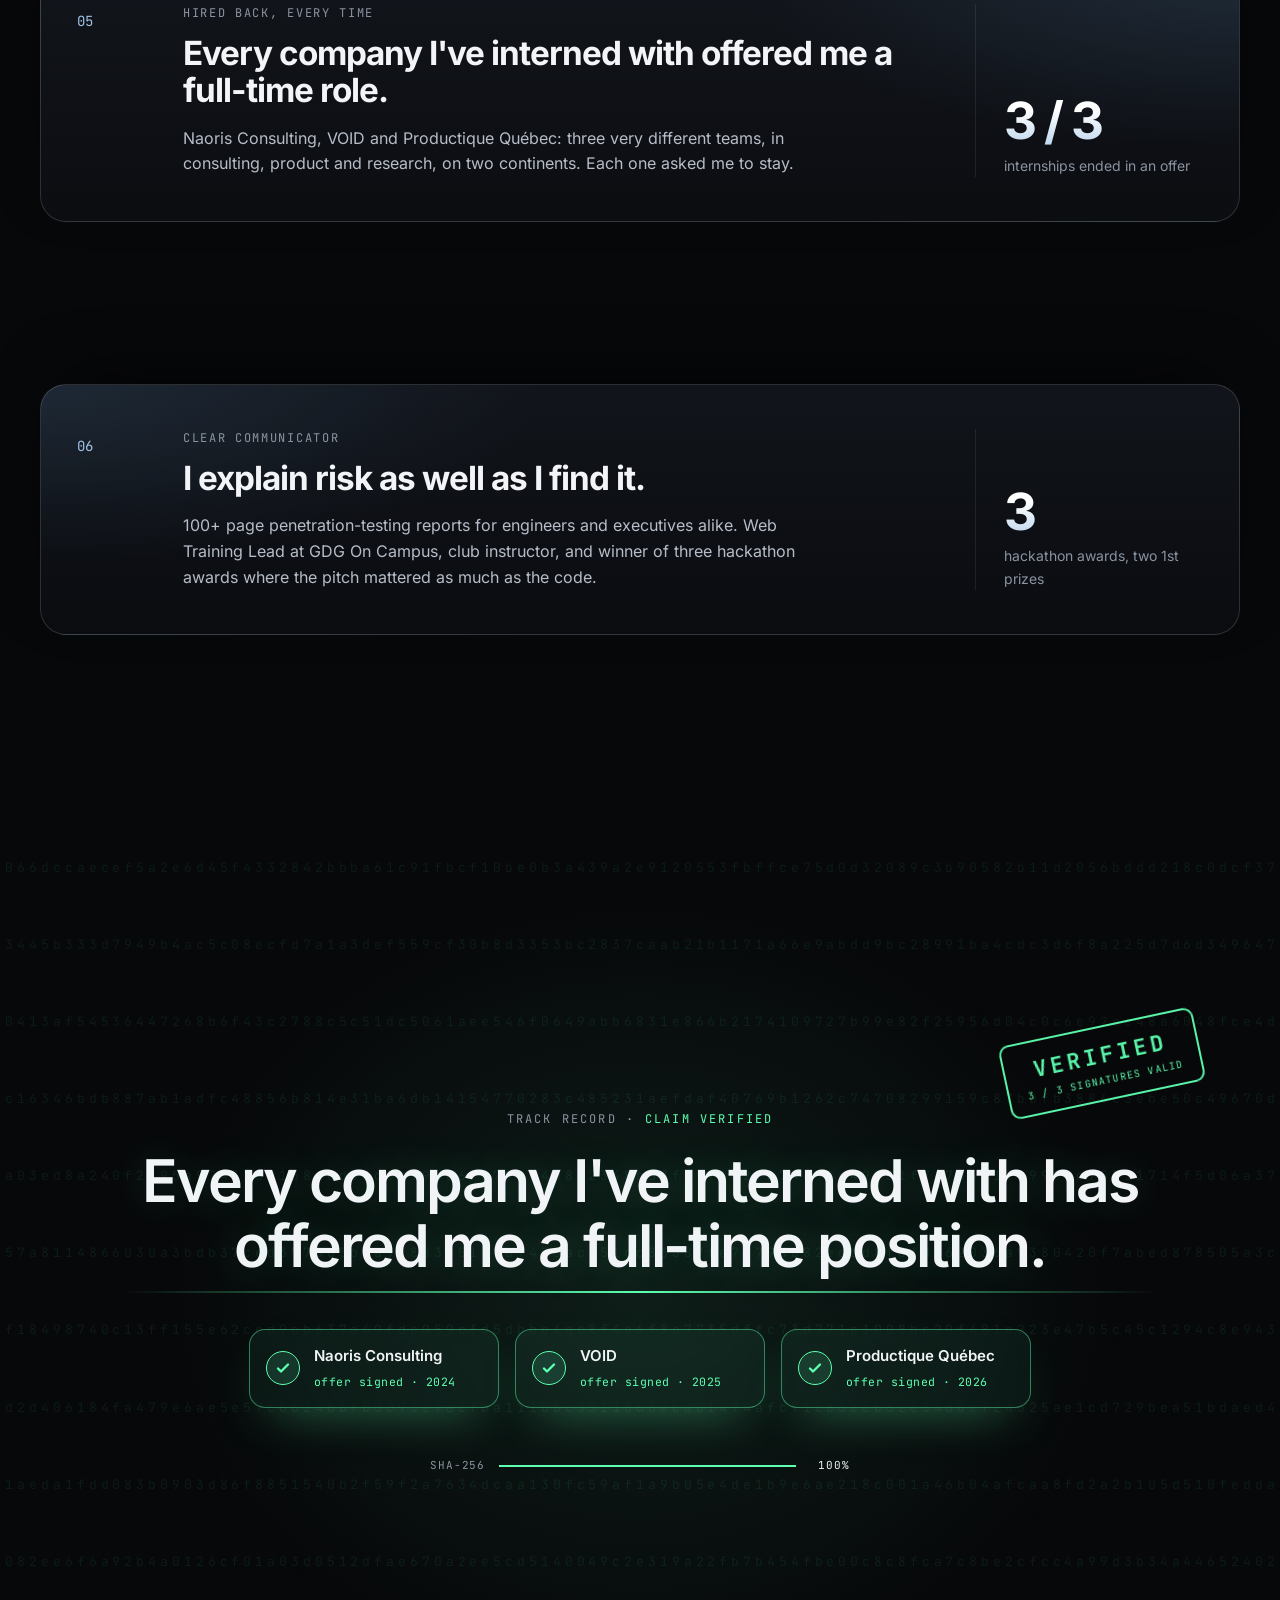
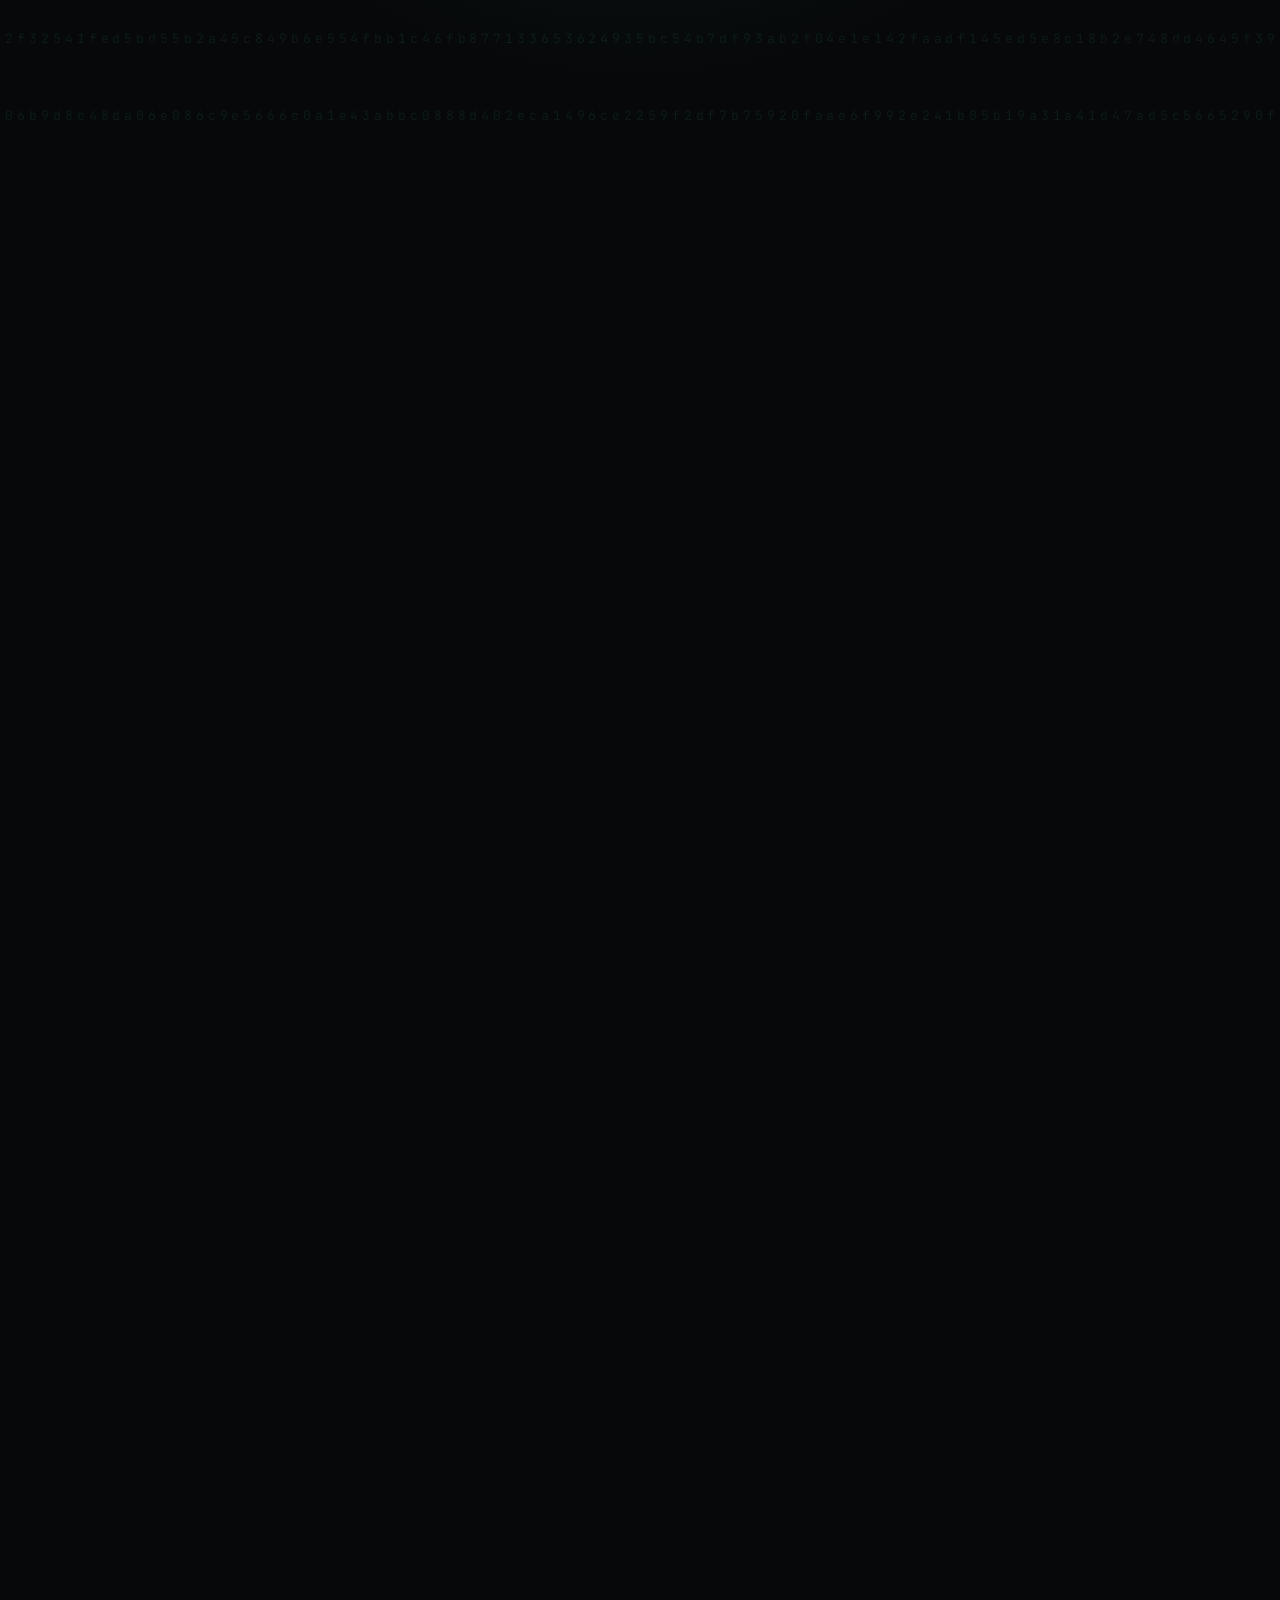
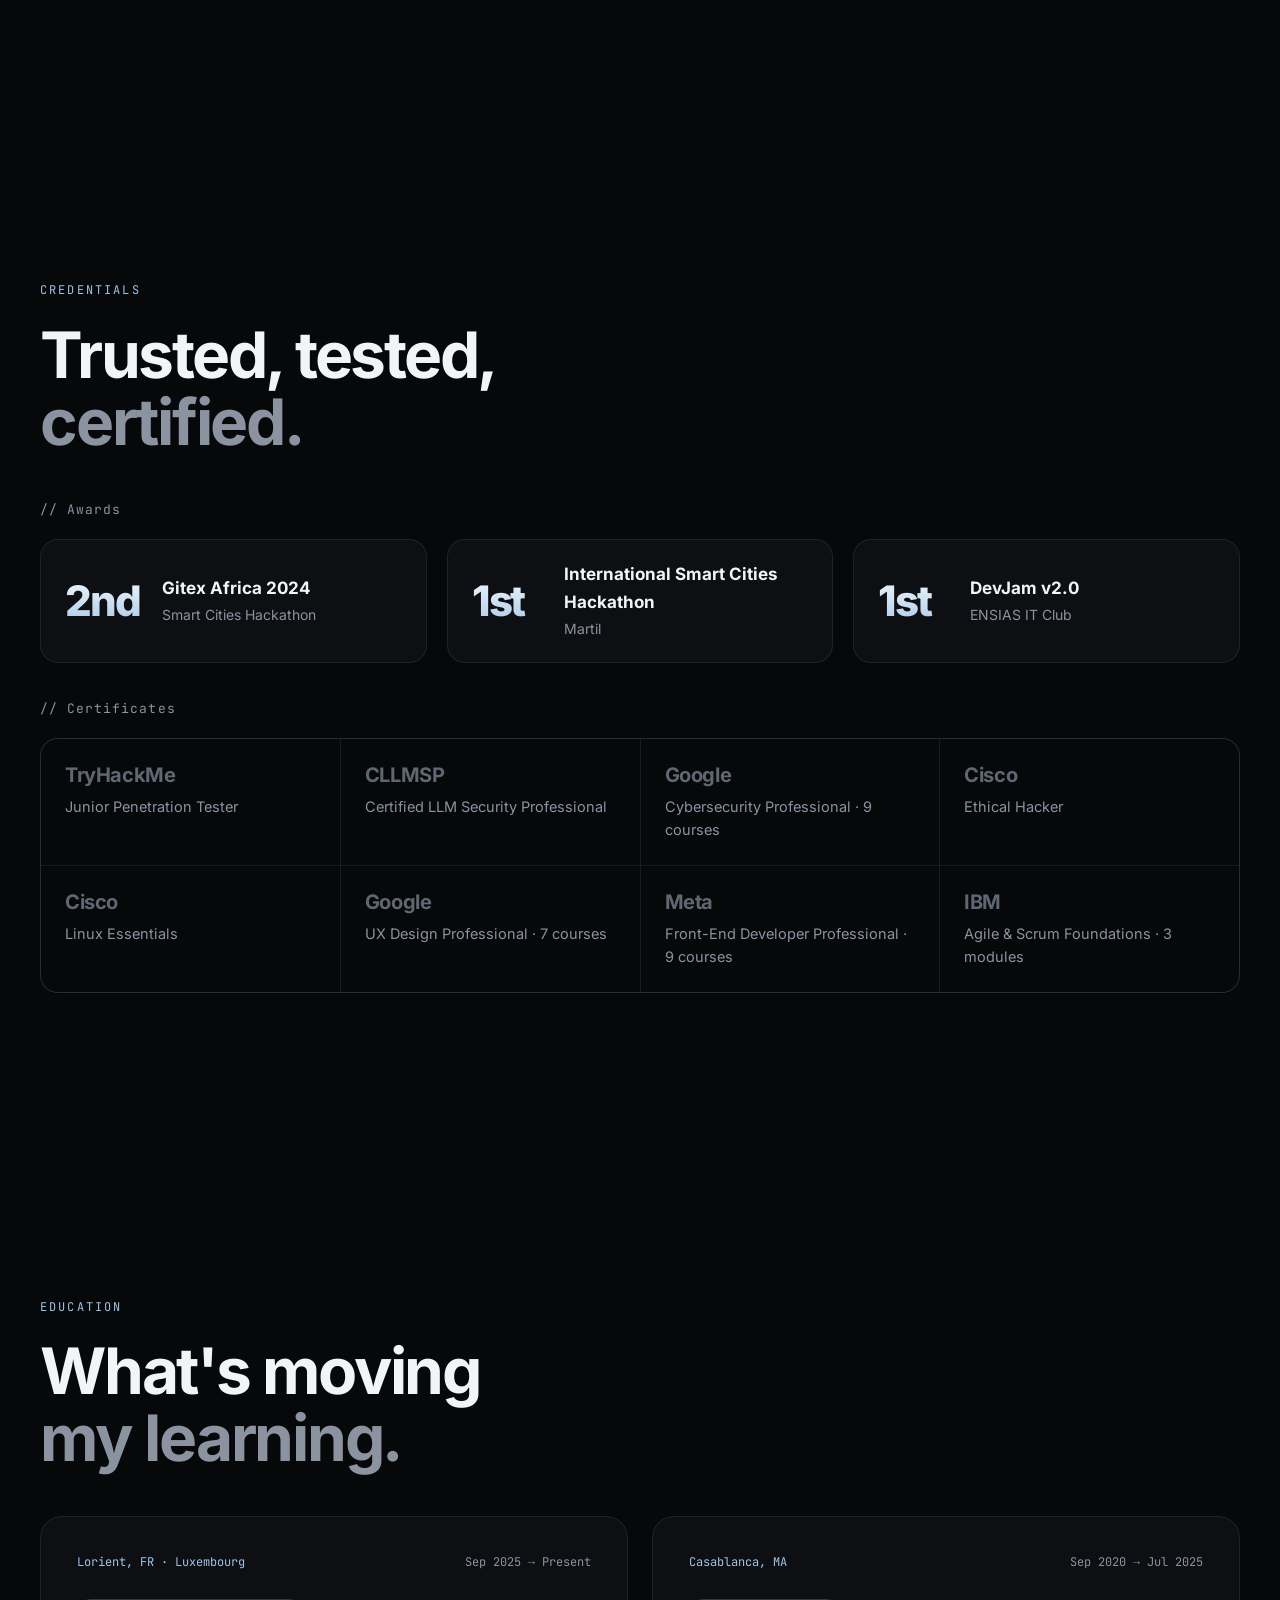
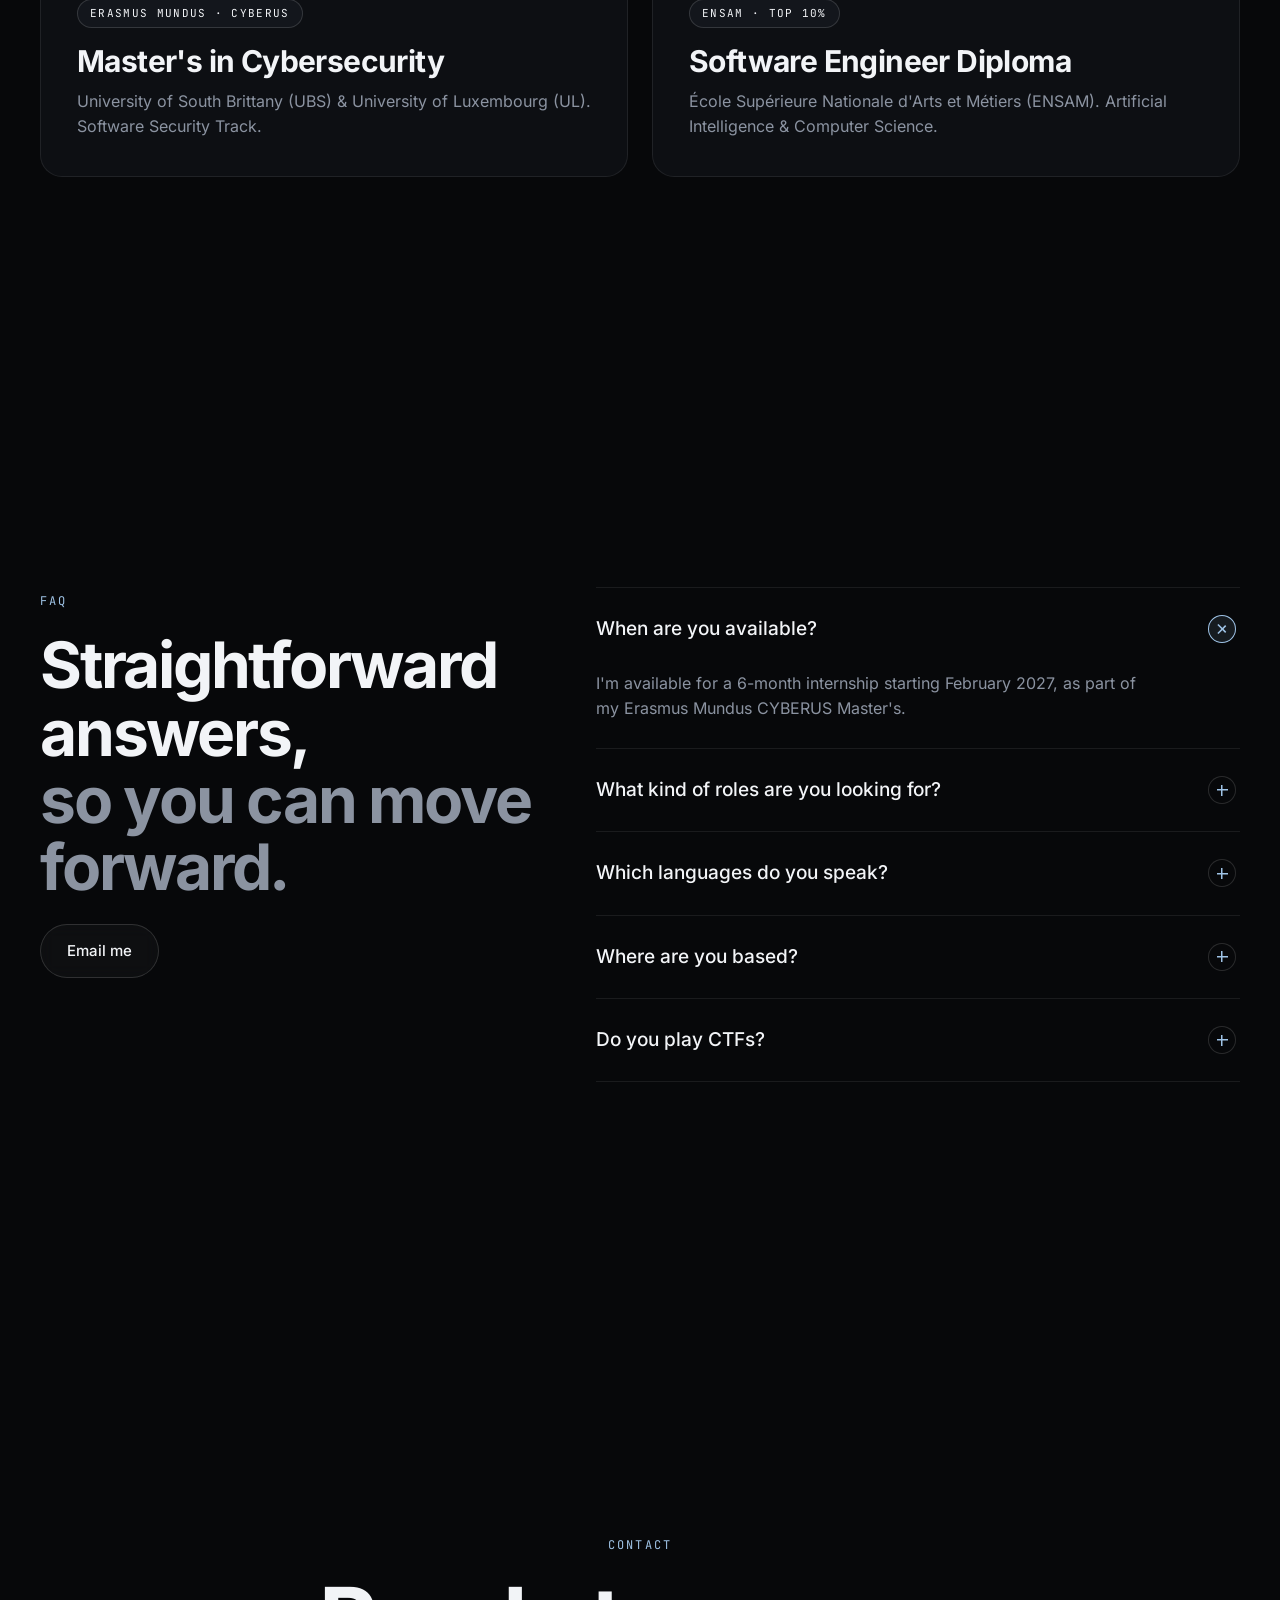
==== commit 59994a51: "Copy: every step, based in France / Luxembourg" ====
--- a/index.html
+++ b/index.html
@@ -359,7 +359,7 @@
       <div class="container exp__grid">
         <div class="exp__head">
           <p class="eyebrow reveal">Experience</p>
-          <h2 class="h2 reveal">Every leg<br/>of the journey.</h2>
+          <h2 class="h2 reveal">Every step<br/>of the journey.</h2>
           <p class="muted reveal">From full-stack engineering to industrial security research, each role built on the last.</p>
           <div class="exp__progress" aria-hidden="true"><i id="expProgress"></i></div>
         </div>
@@ -606,7 +606,7 @@
           </details>
           <details class="acc reveal">
             <summary>Where are you based?</summary>
-            <div class="acc__body"><p>I'm currently in France, studying between Lorient and Luxembourg. Previous work spans Morocco and Canada.</p></div>
+            <div class="acc__body"><p>I'm currently based in France and Luxembourg. Previous work spans Morocco and Canada.</p></div>
           </details>
           <details class="acc reveal">
             <summary>Do you play CTFs?</summary>
@@ -649,7 +649,7 @@
         </div>
         <div>
           <h4 class="mono">Based in</h4>
-          <p>France &middot; Lorient / Luxembourg</p>
+          <p>France / Luxembourg</p>
           <p class="mono footer__time">Local time <span id="localTime">00:00</span></p>
         </div>
       </div>
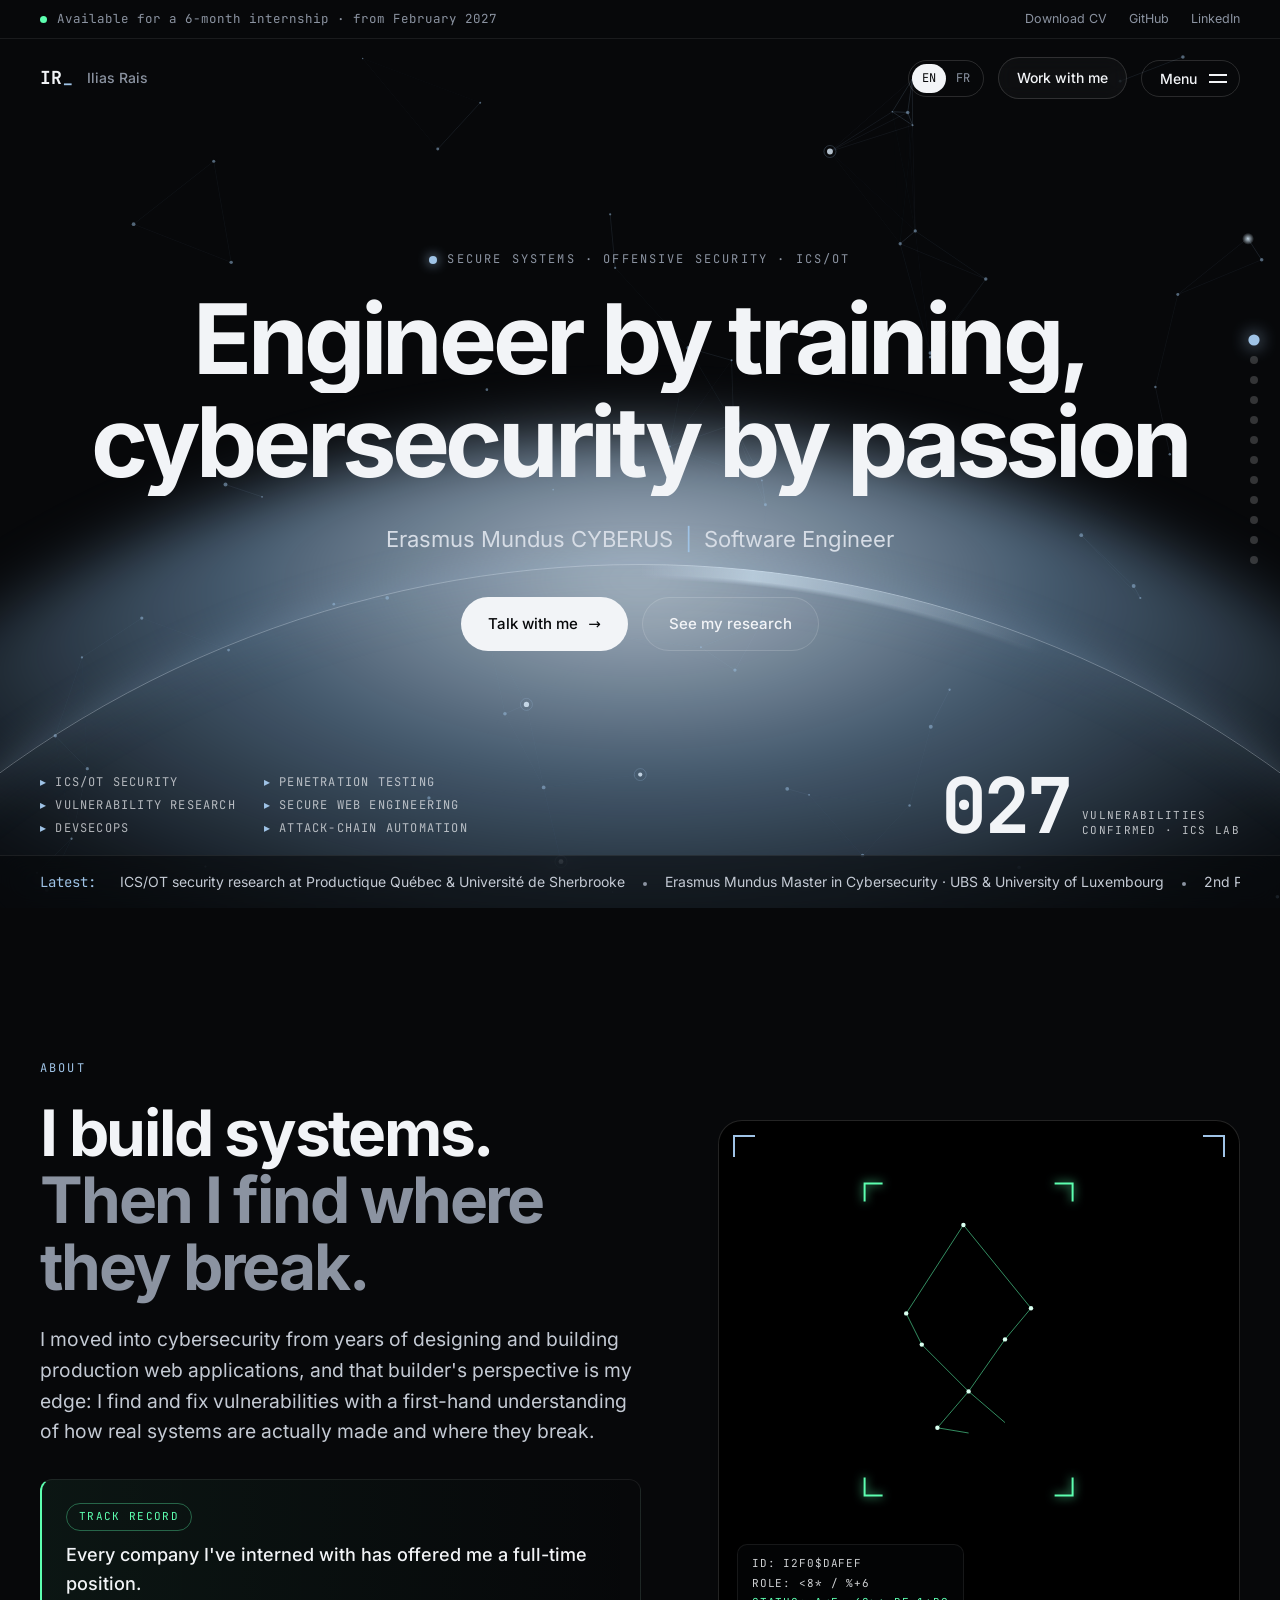
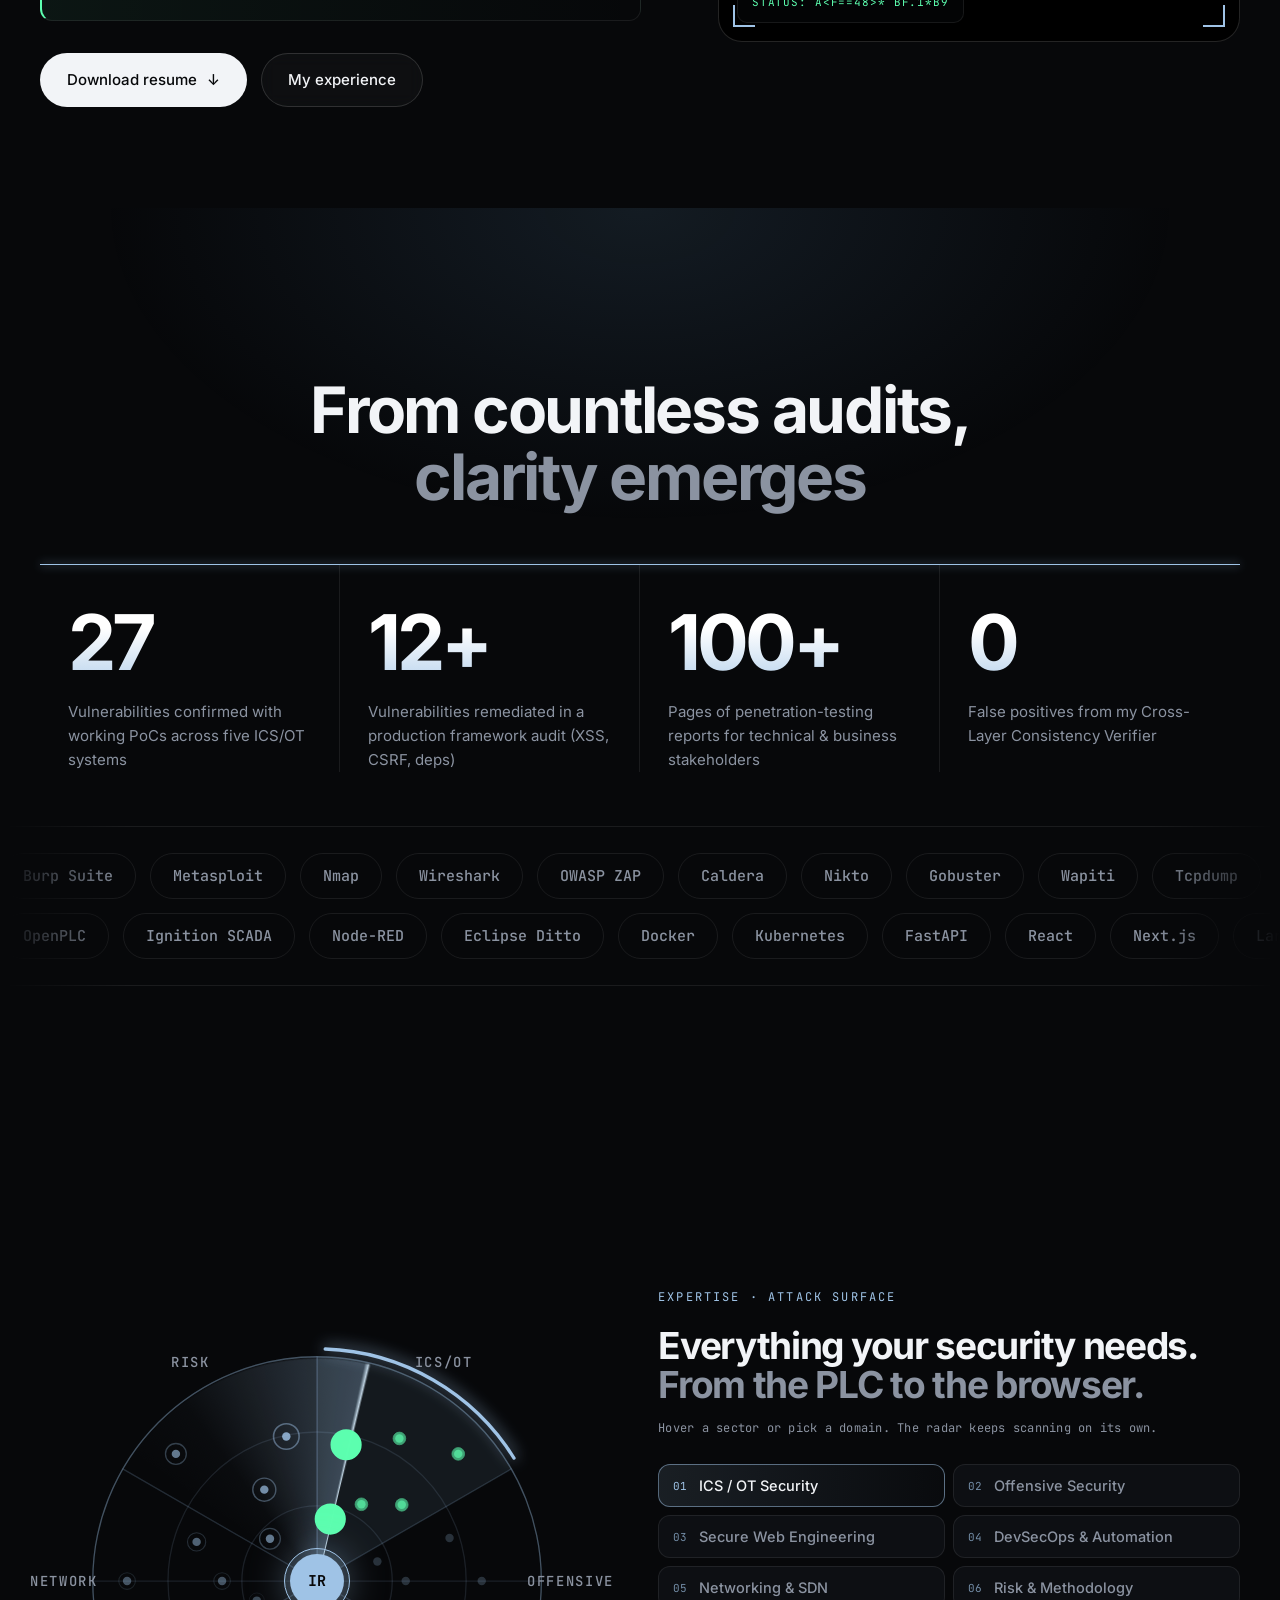
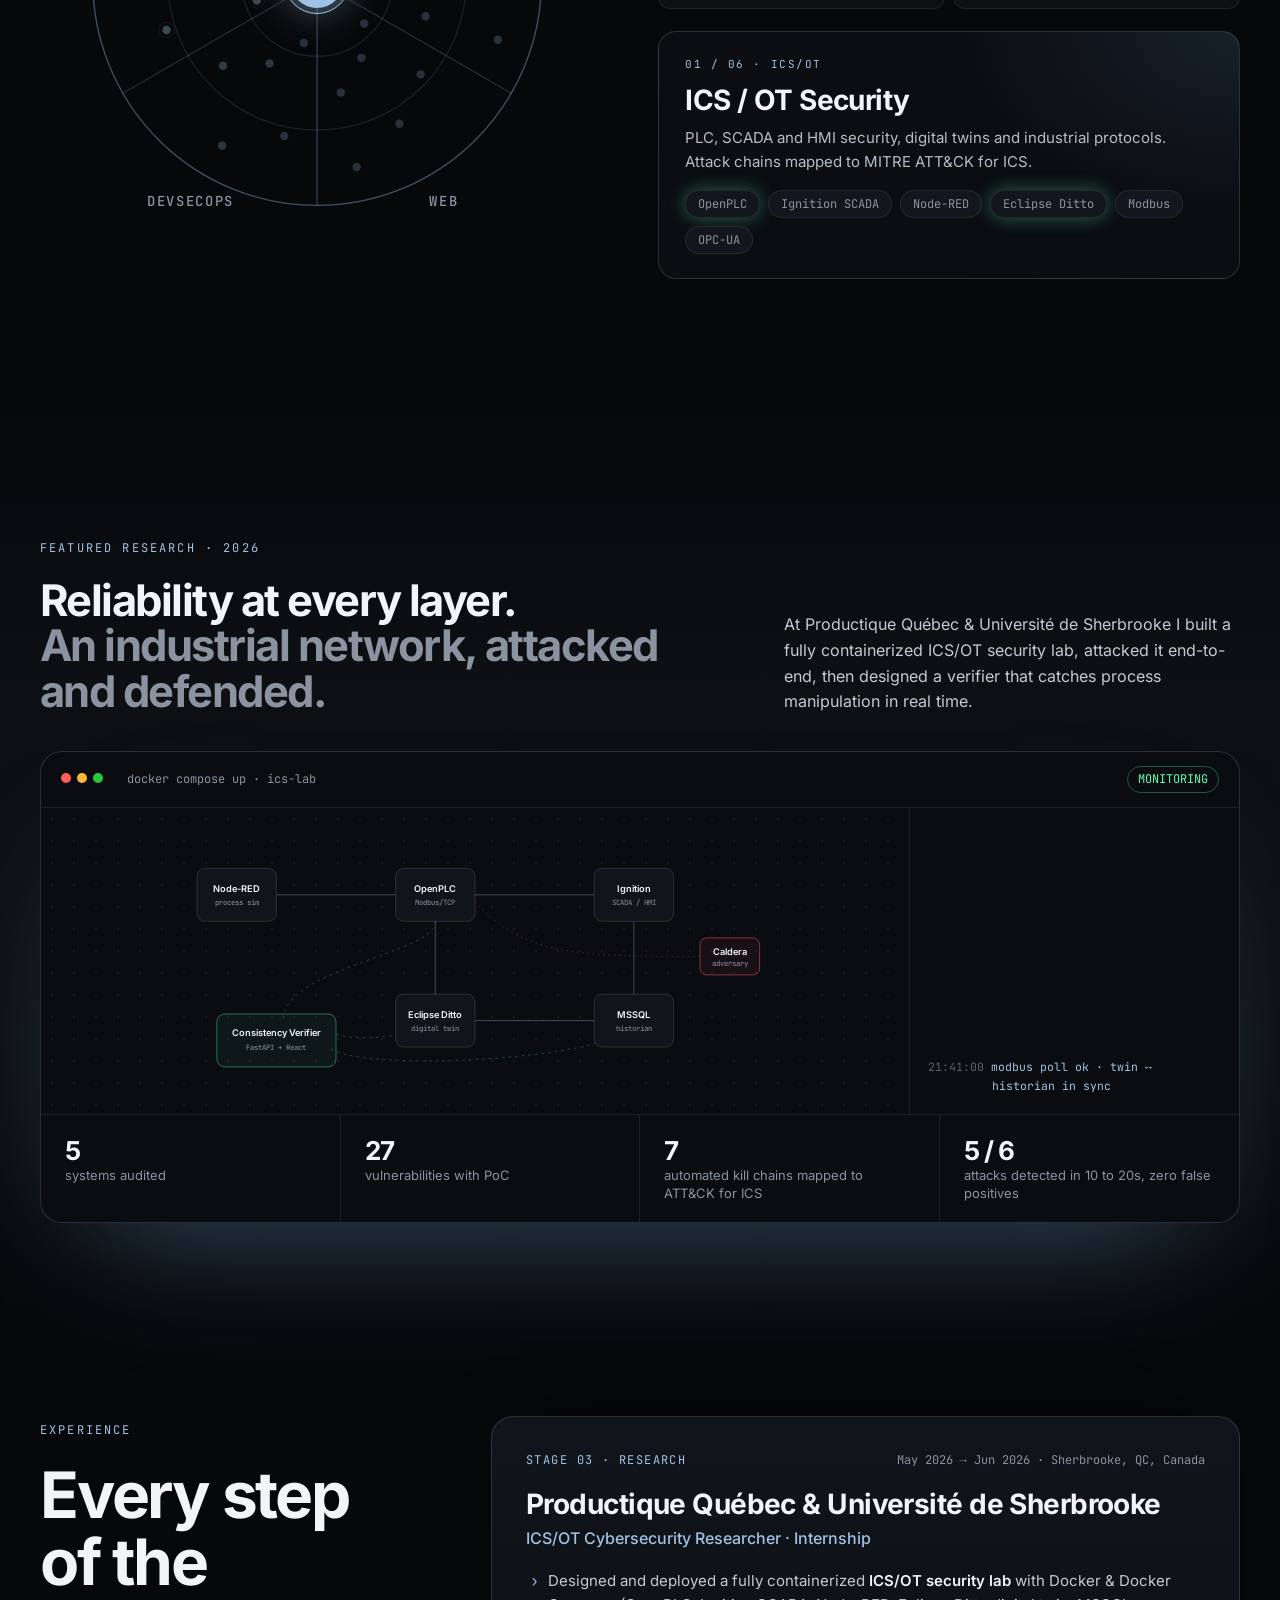
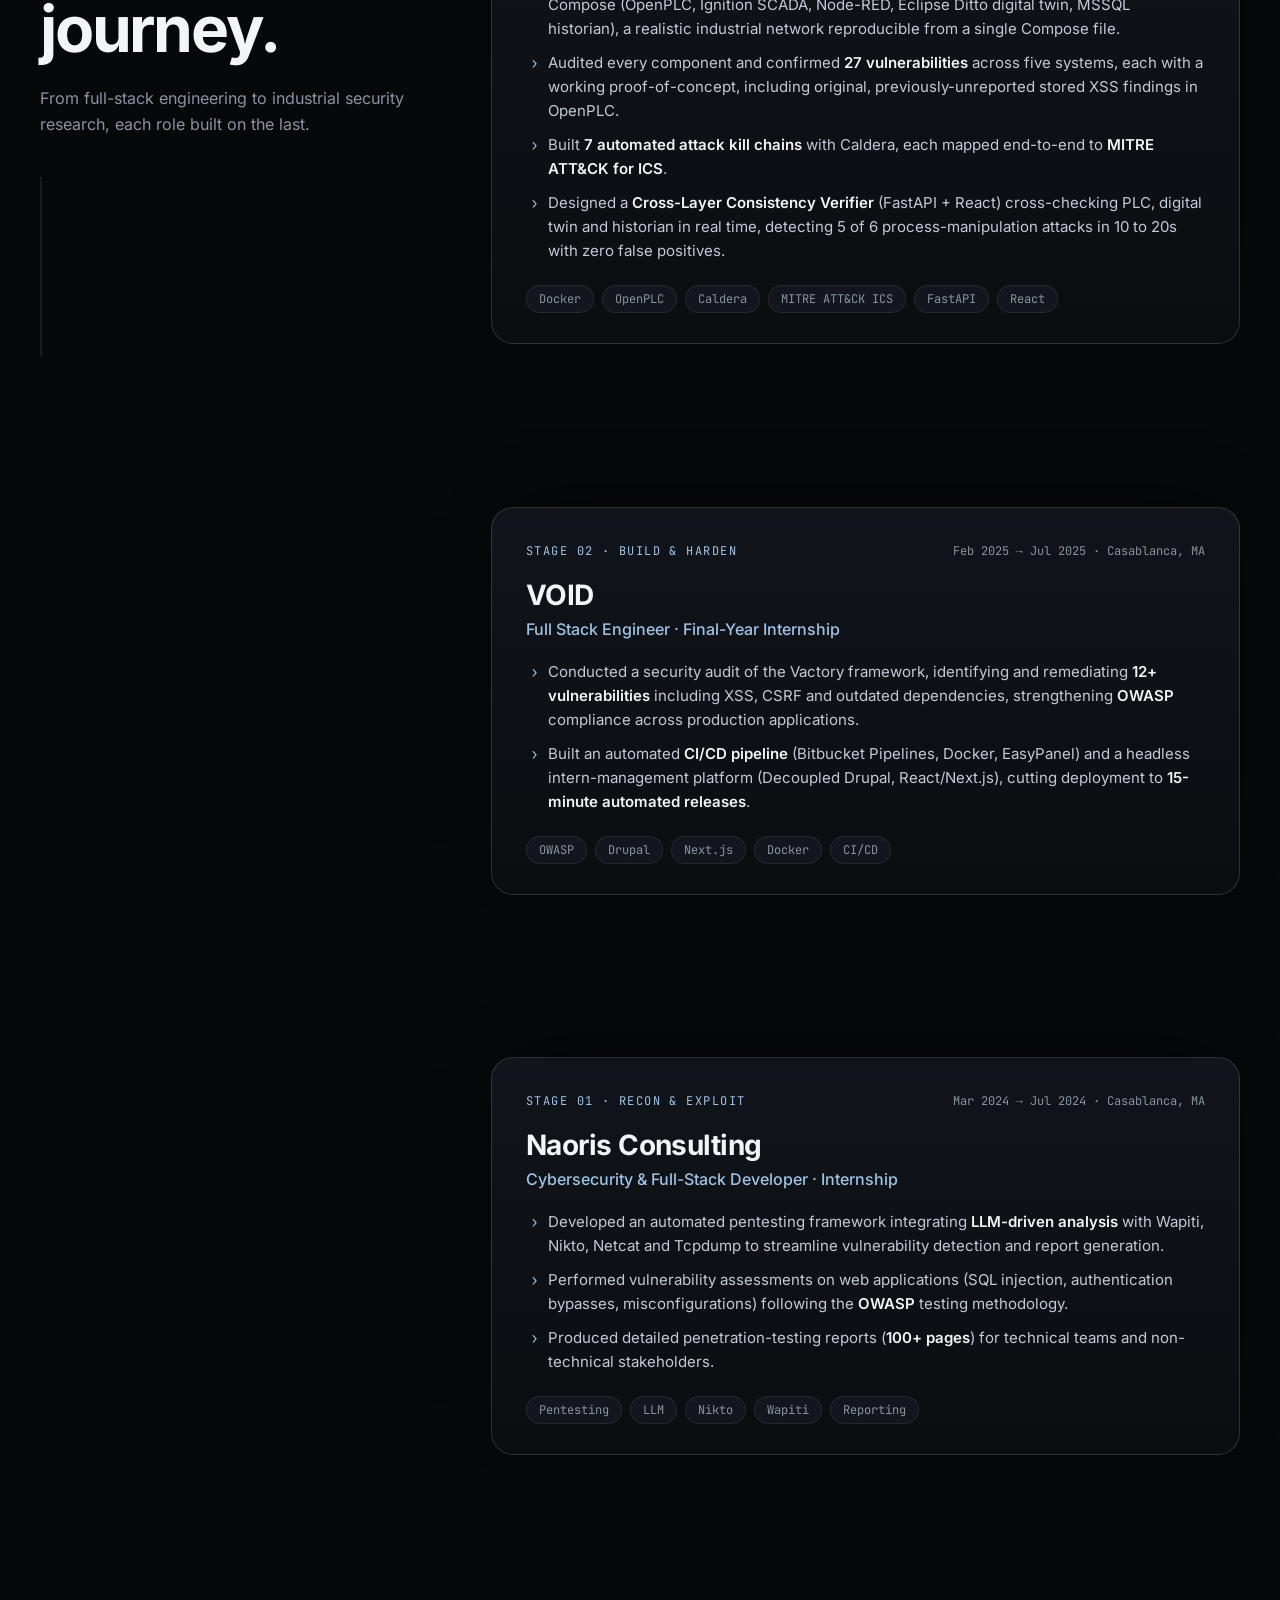
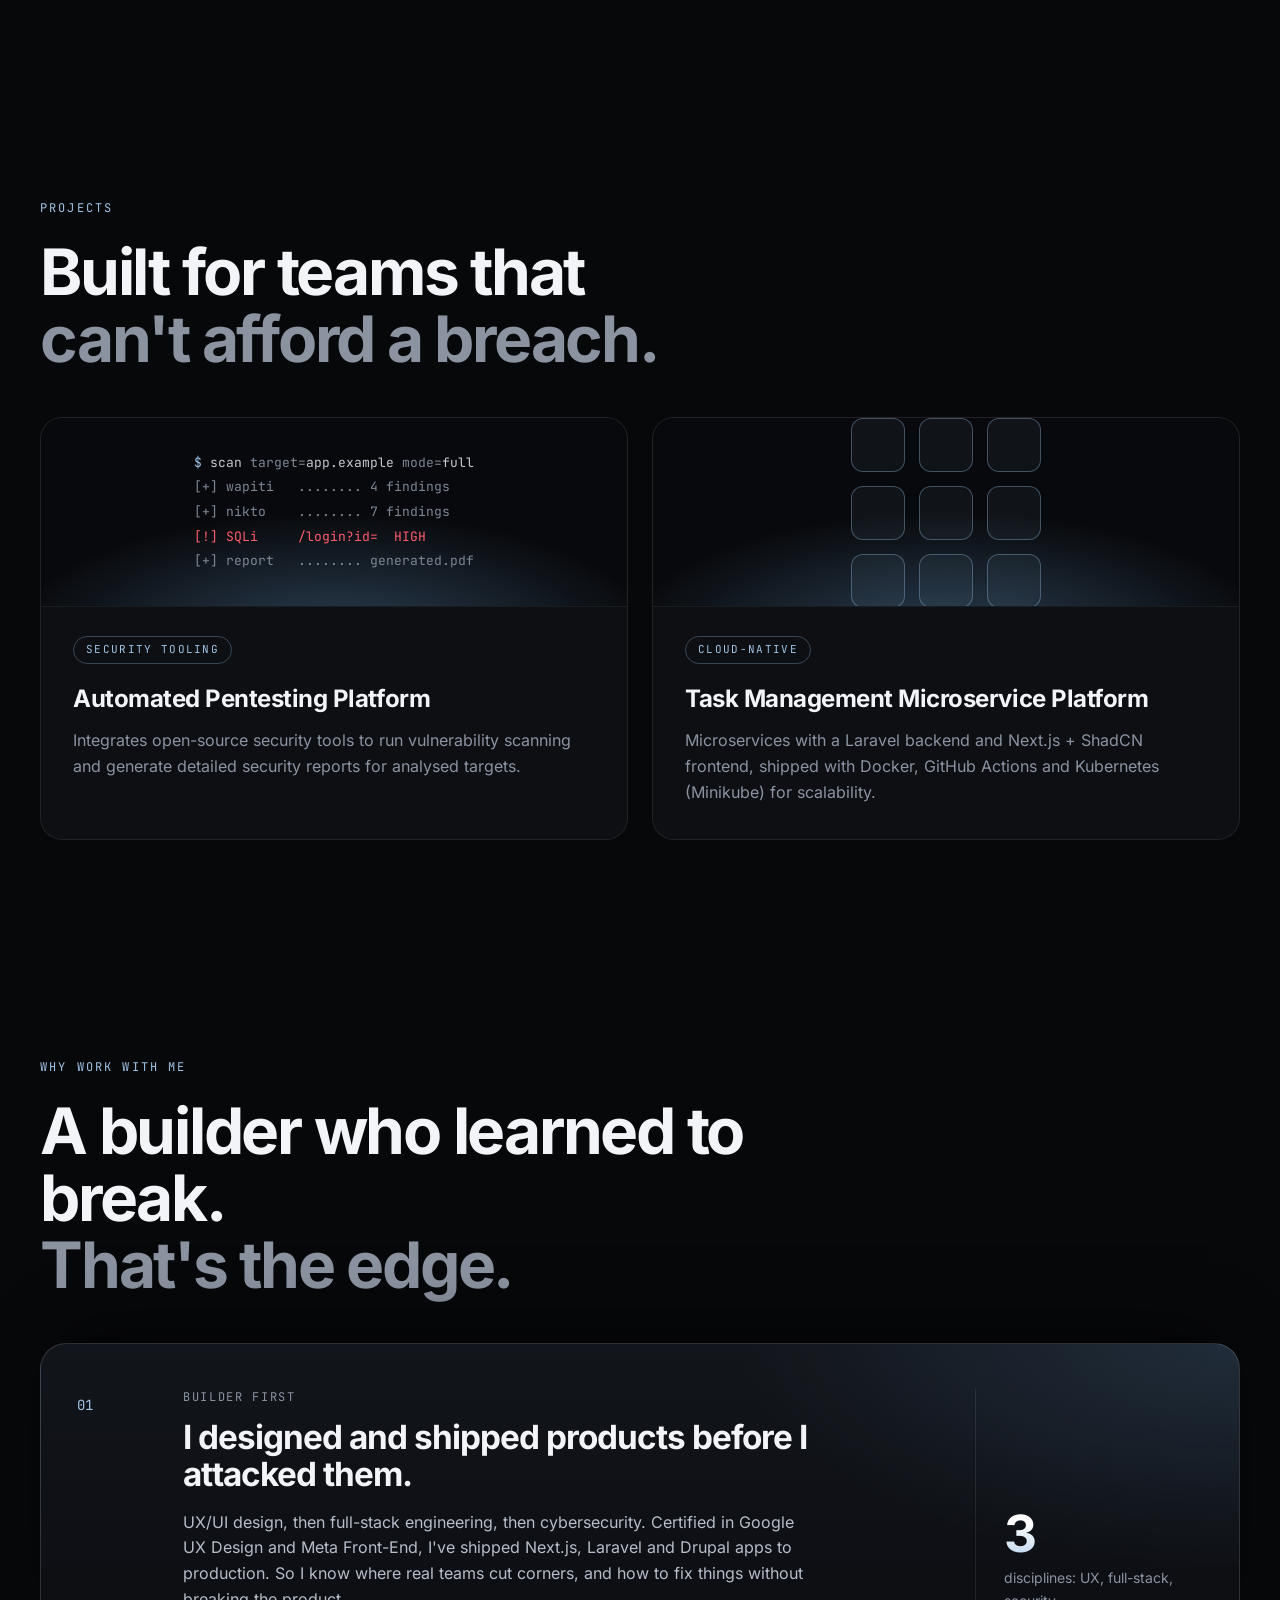
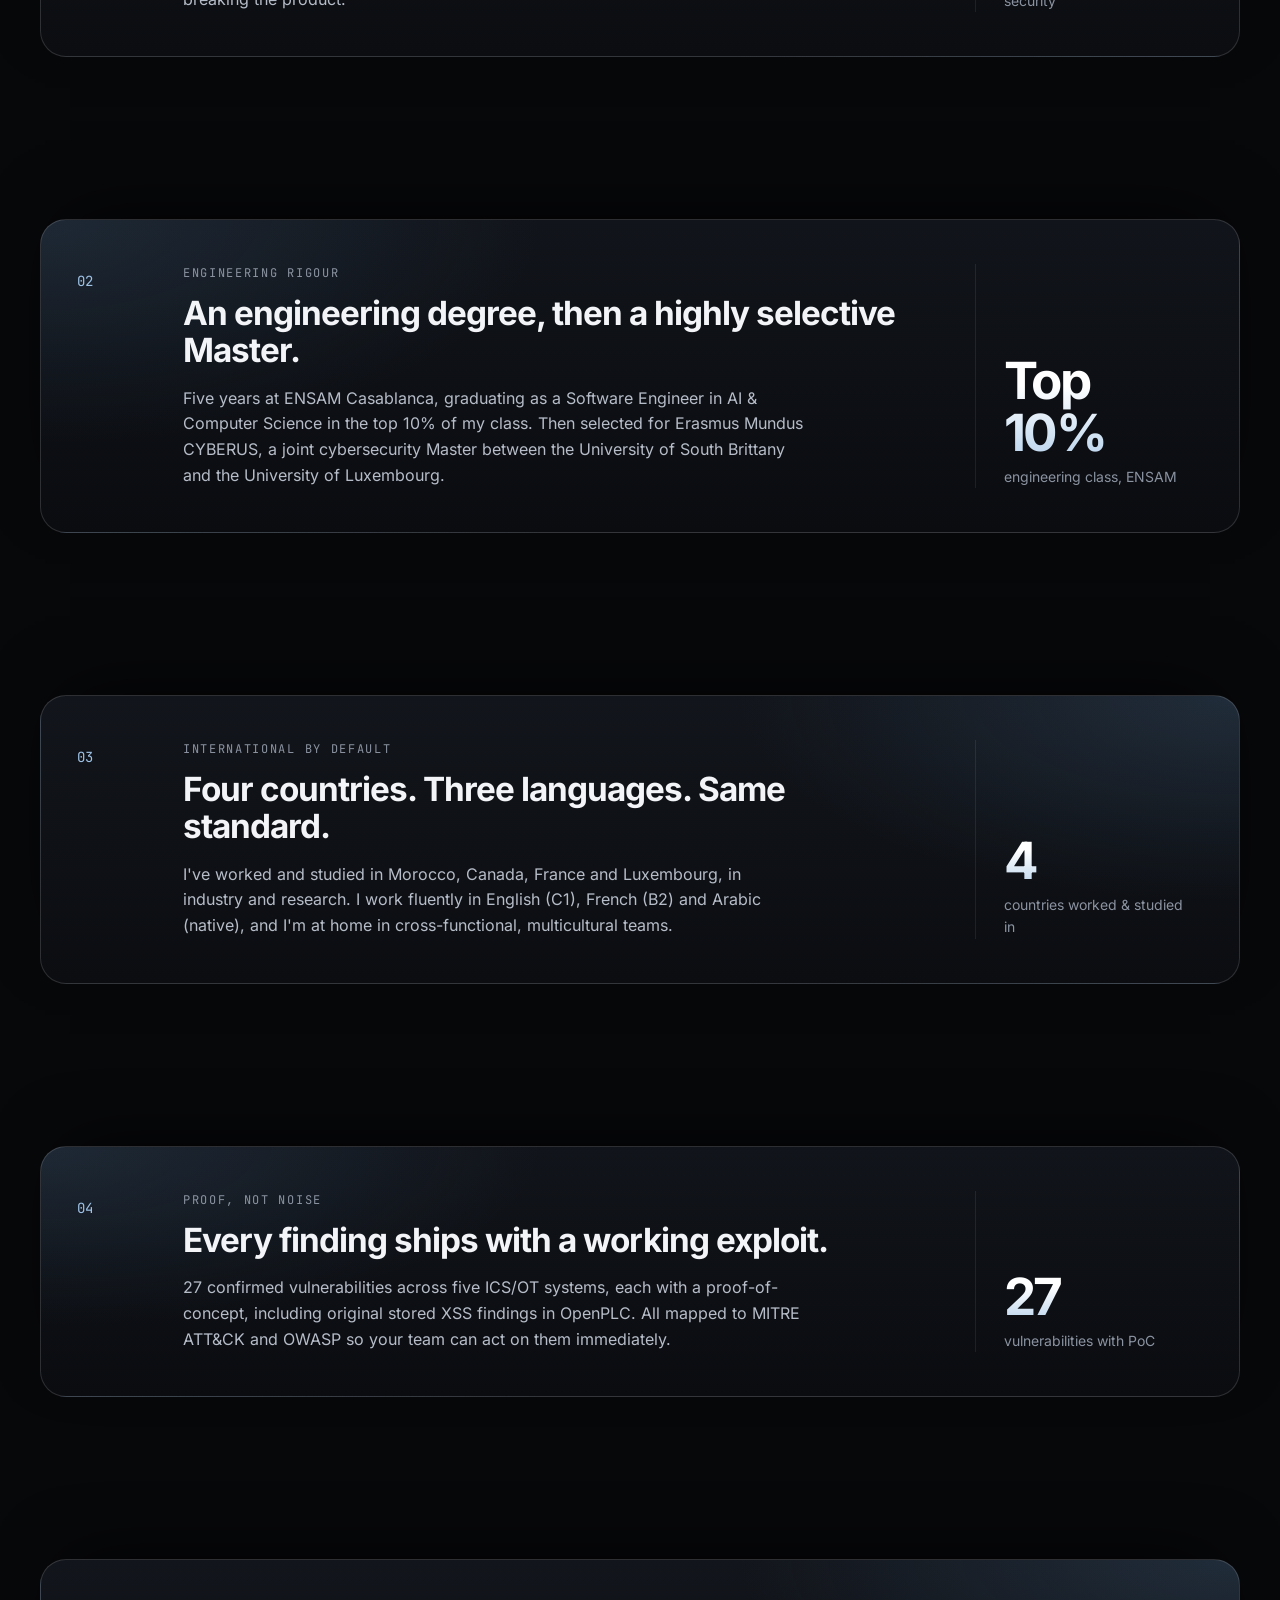
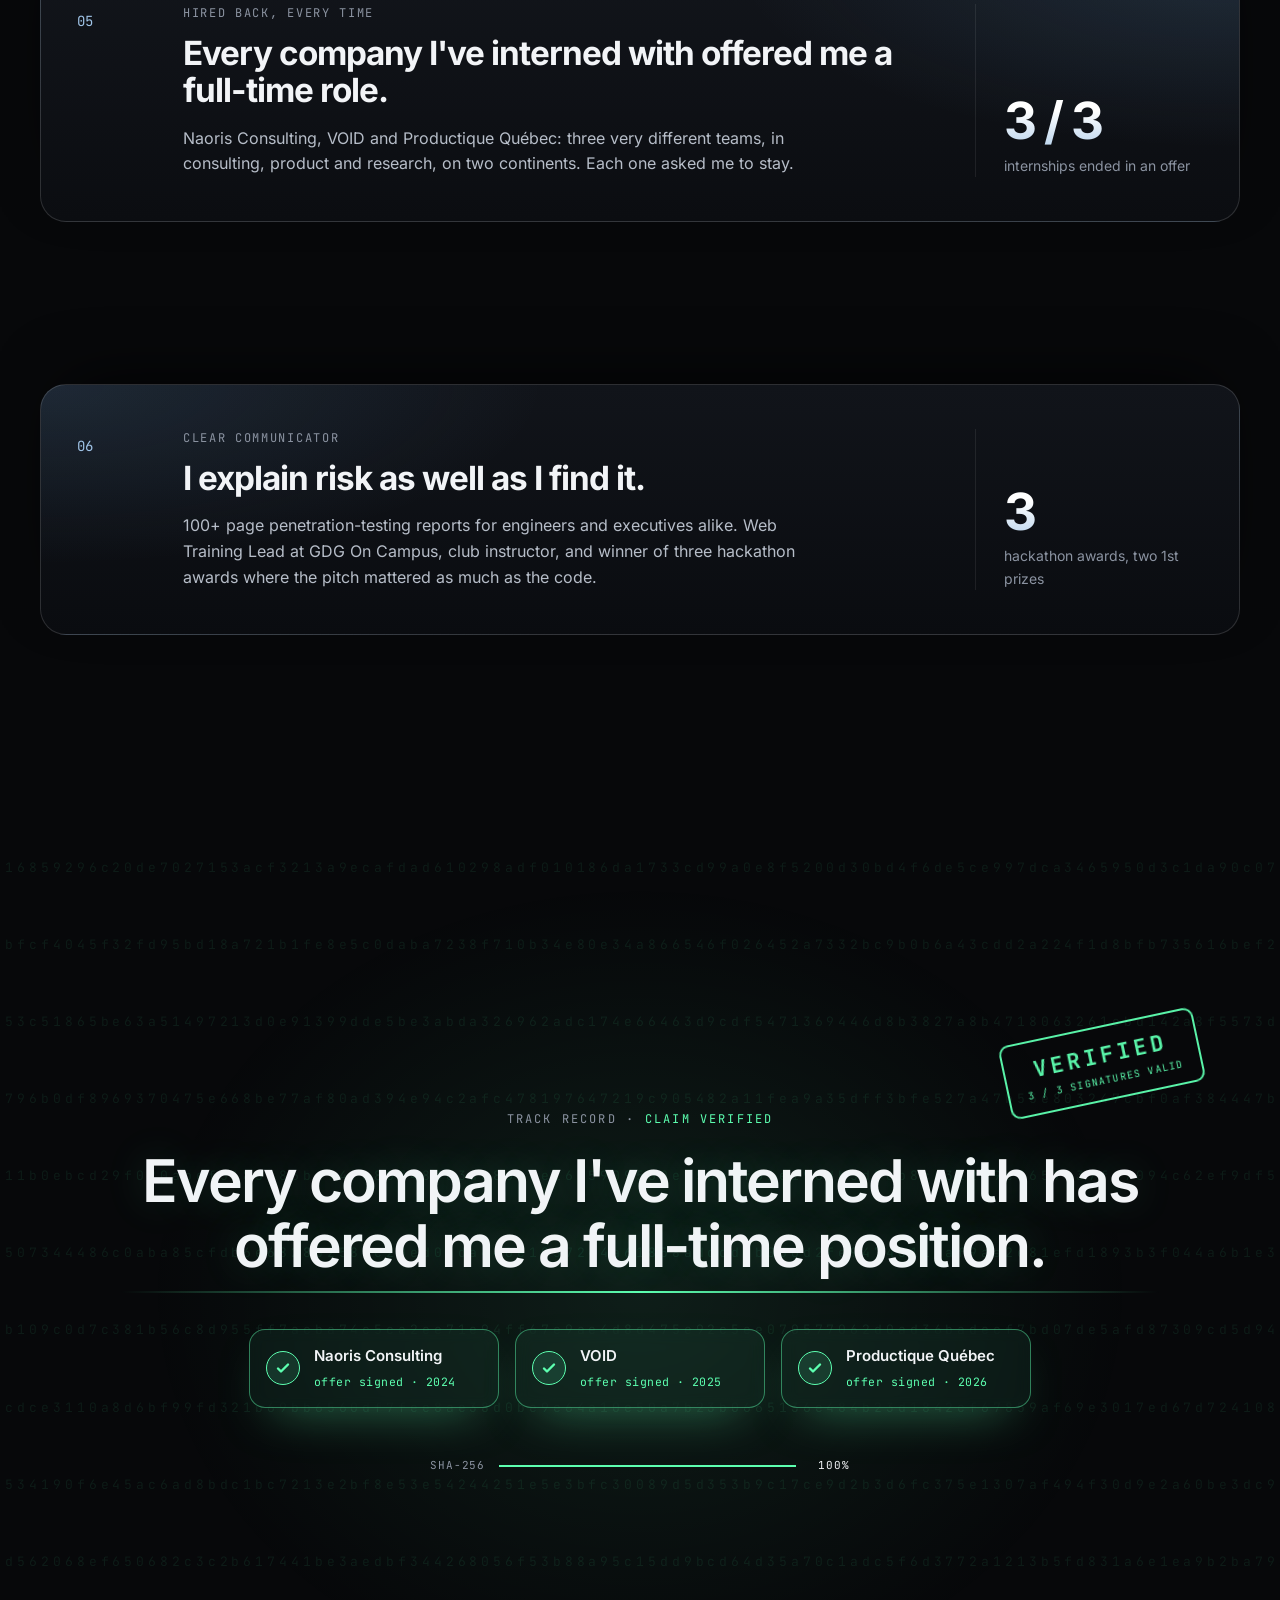
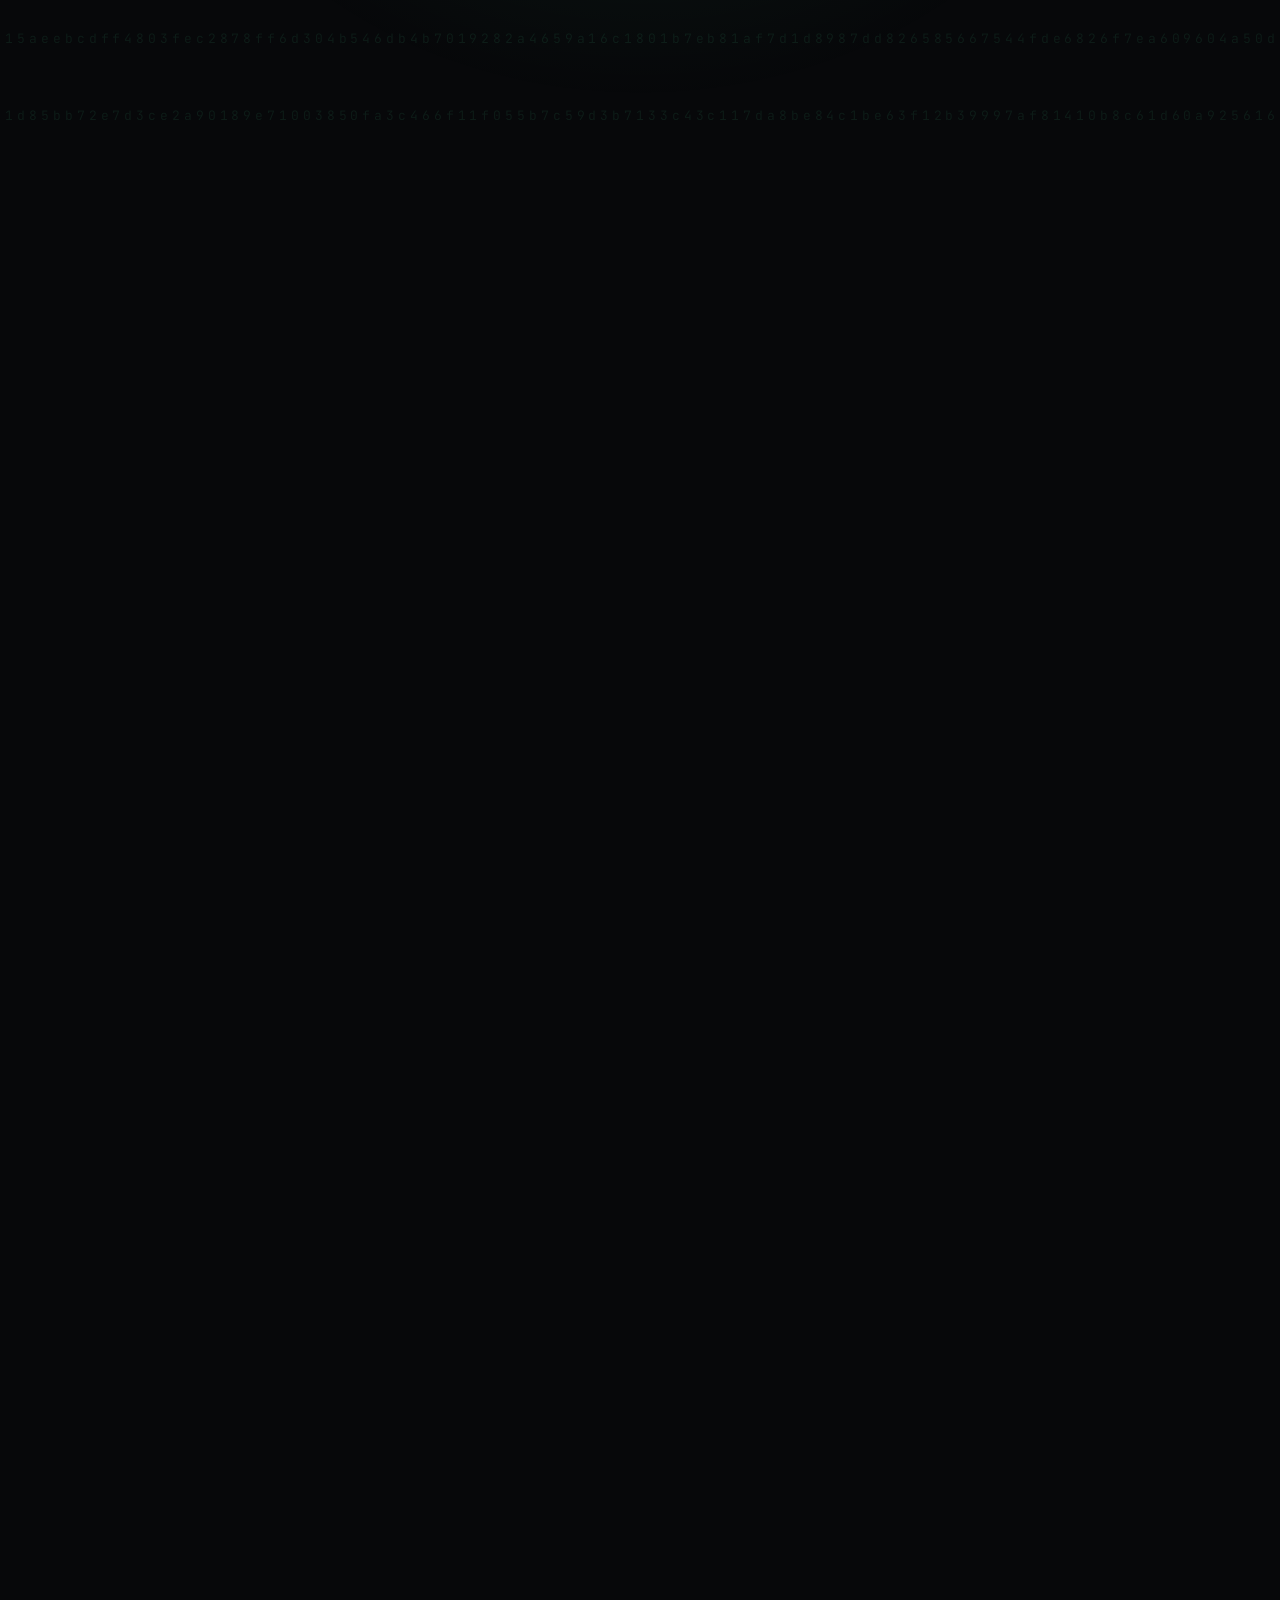
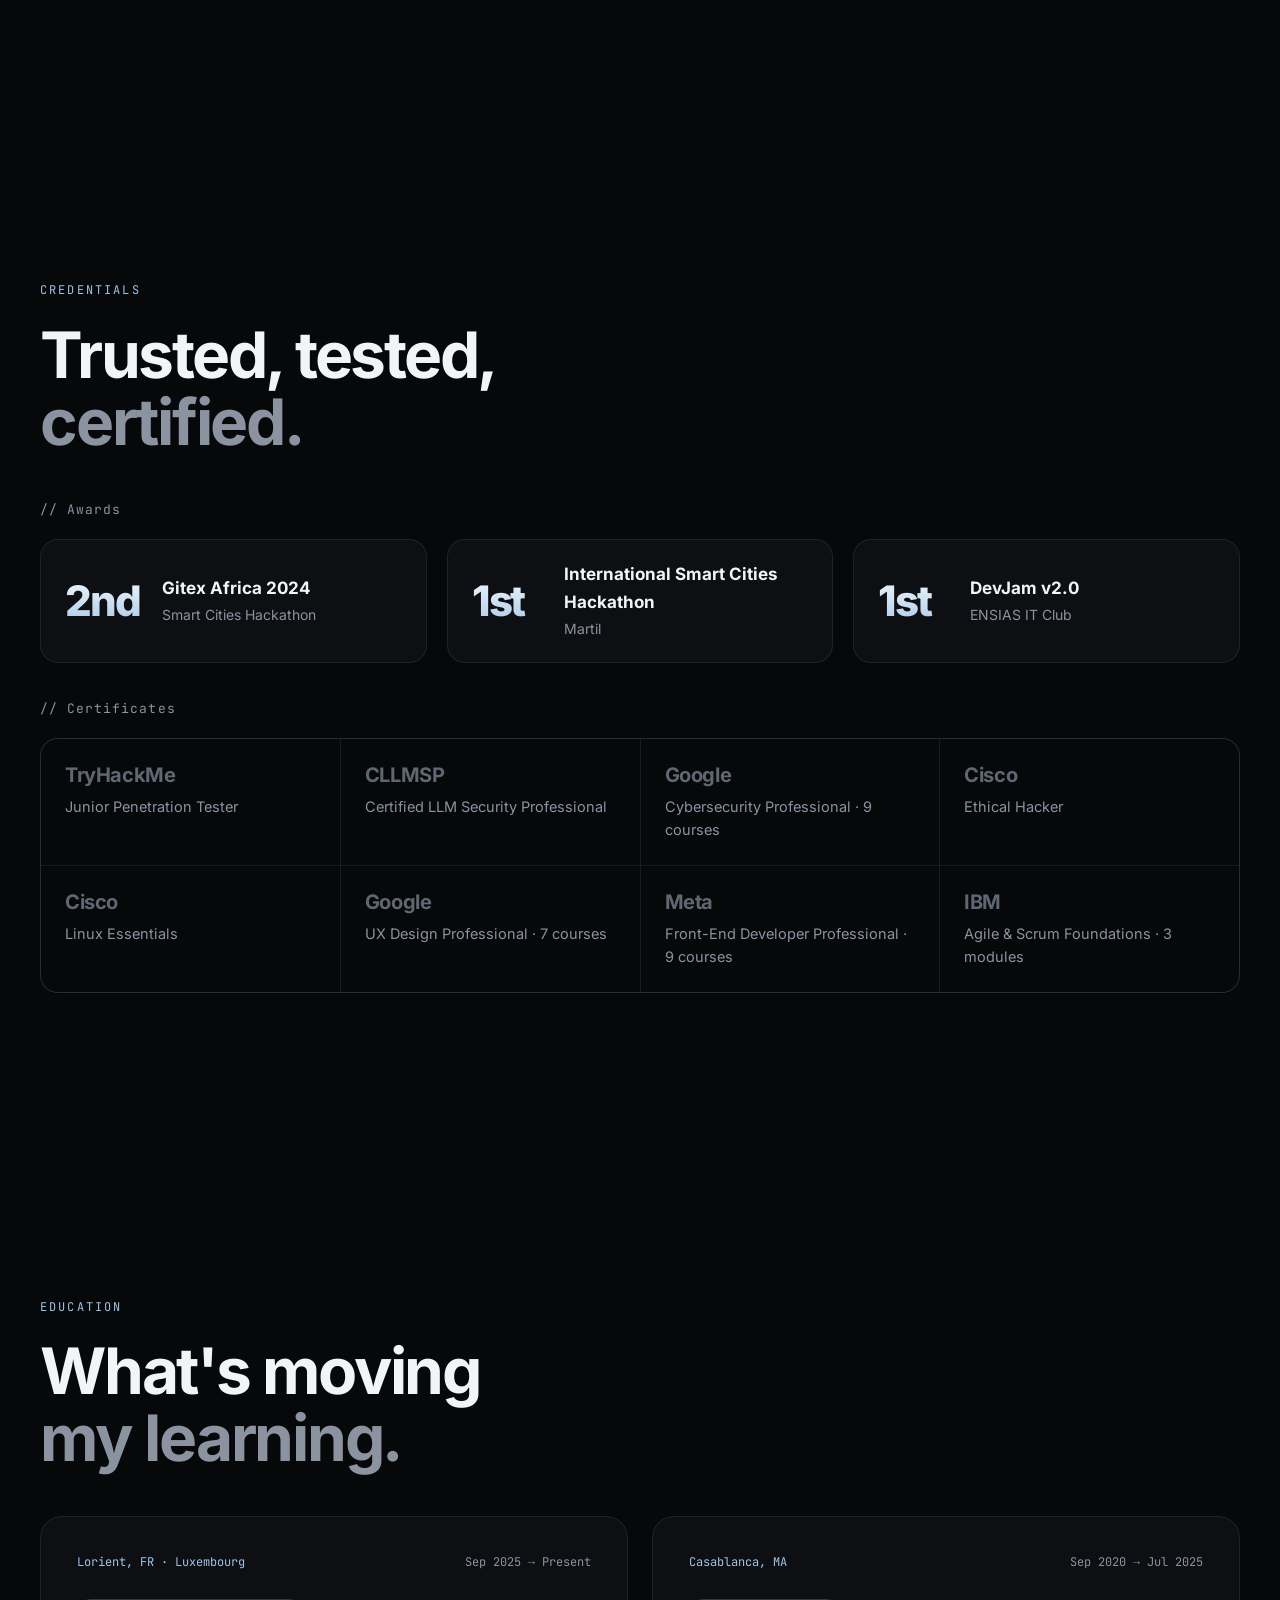
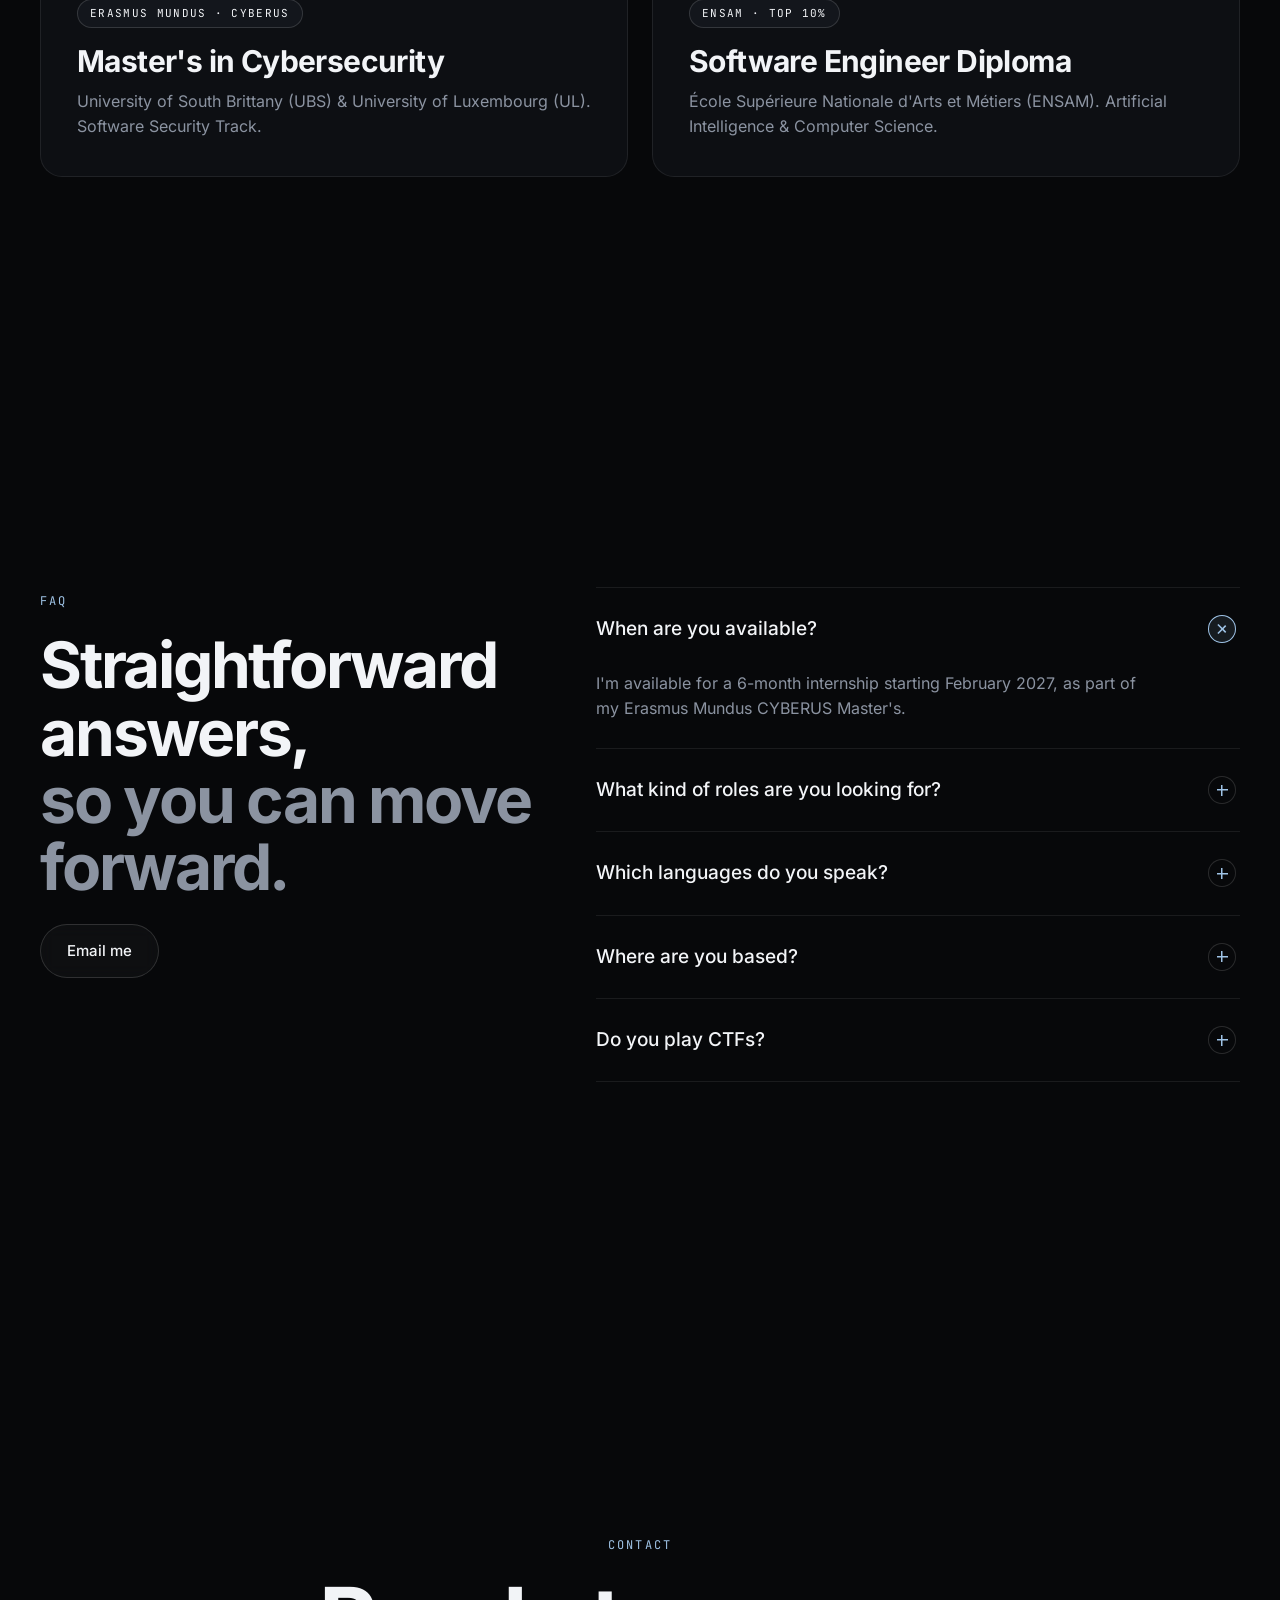
==== commit d9115717: "Add Vercel Web Analytics" ====
--- a/index.html
+++ b/index.html
@@ -662,5 +662,7 @@
   </footer>
 
   <script src="script.js?v=6"></script>
+  <script>window.va = window.va || function () { (window.vaq = window.vaq || []).push(arguments); };</script>
+  <script defer src="/_vercel/insights/script.js"></script>
 </body>
 </html>
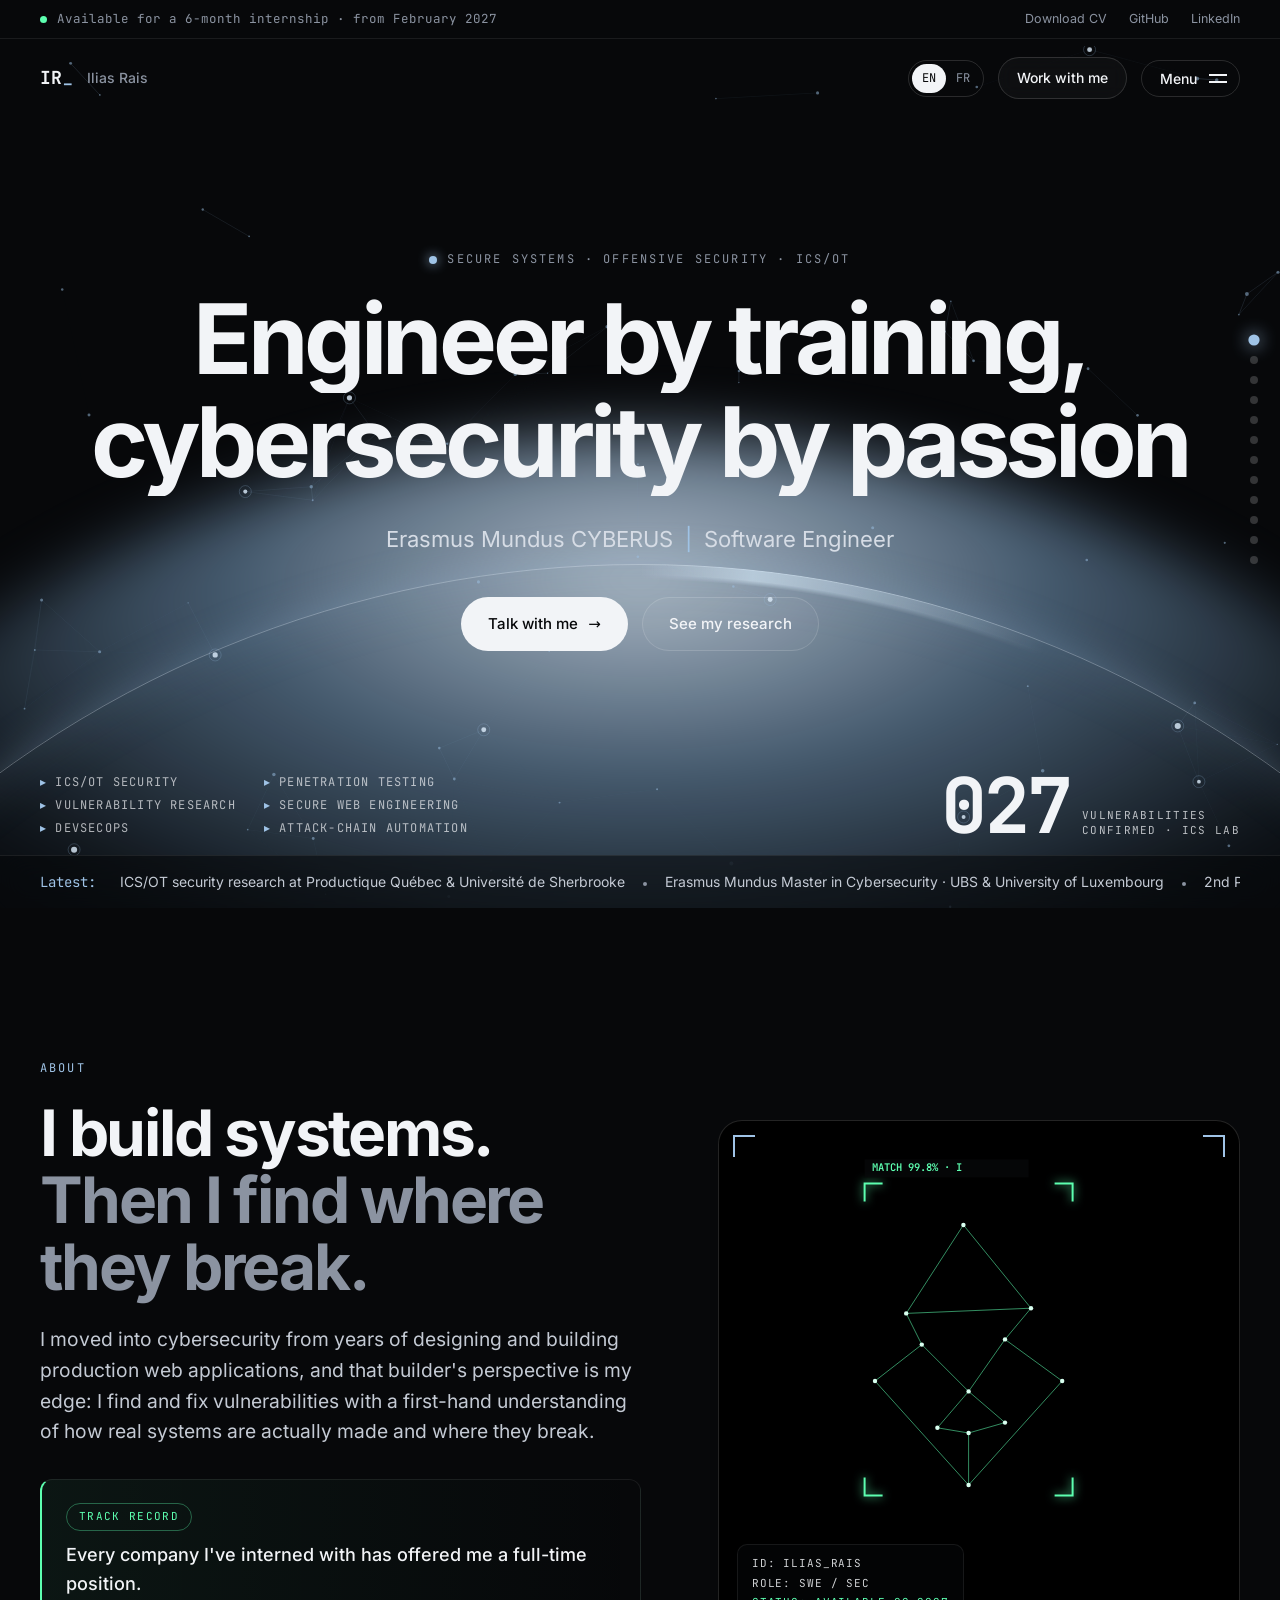
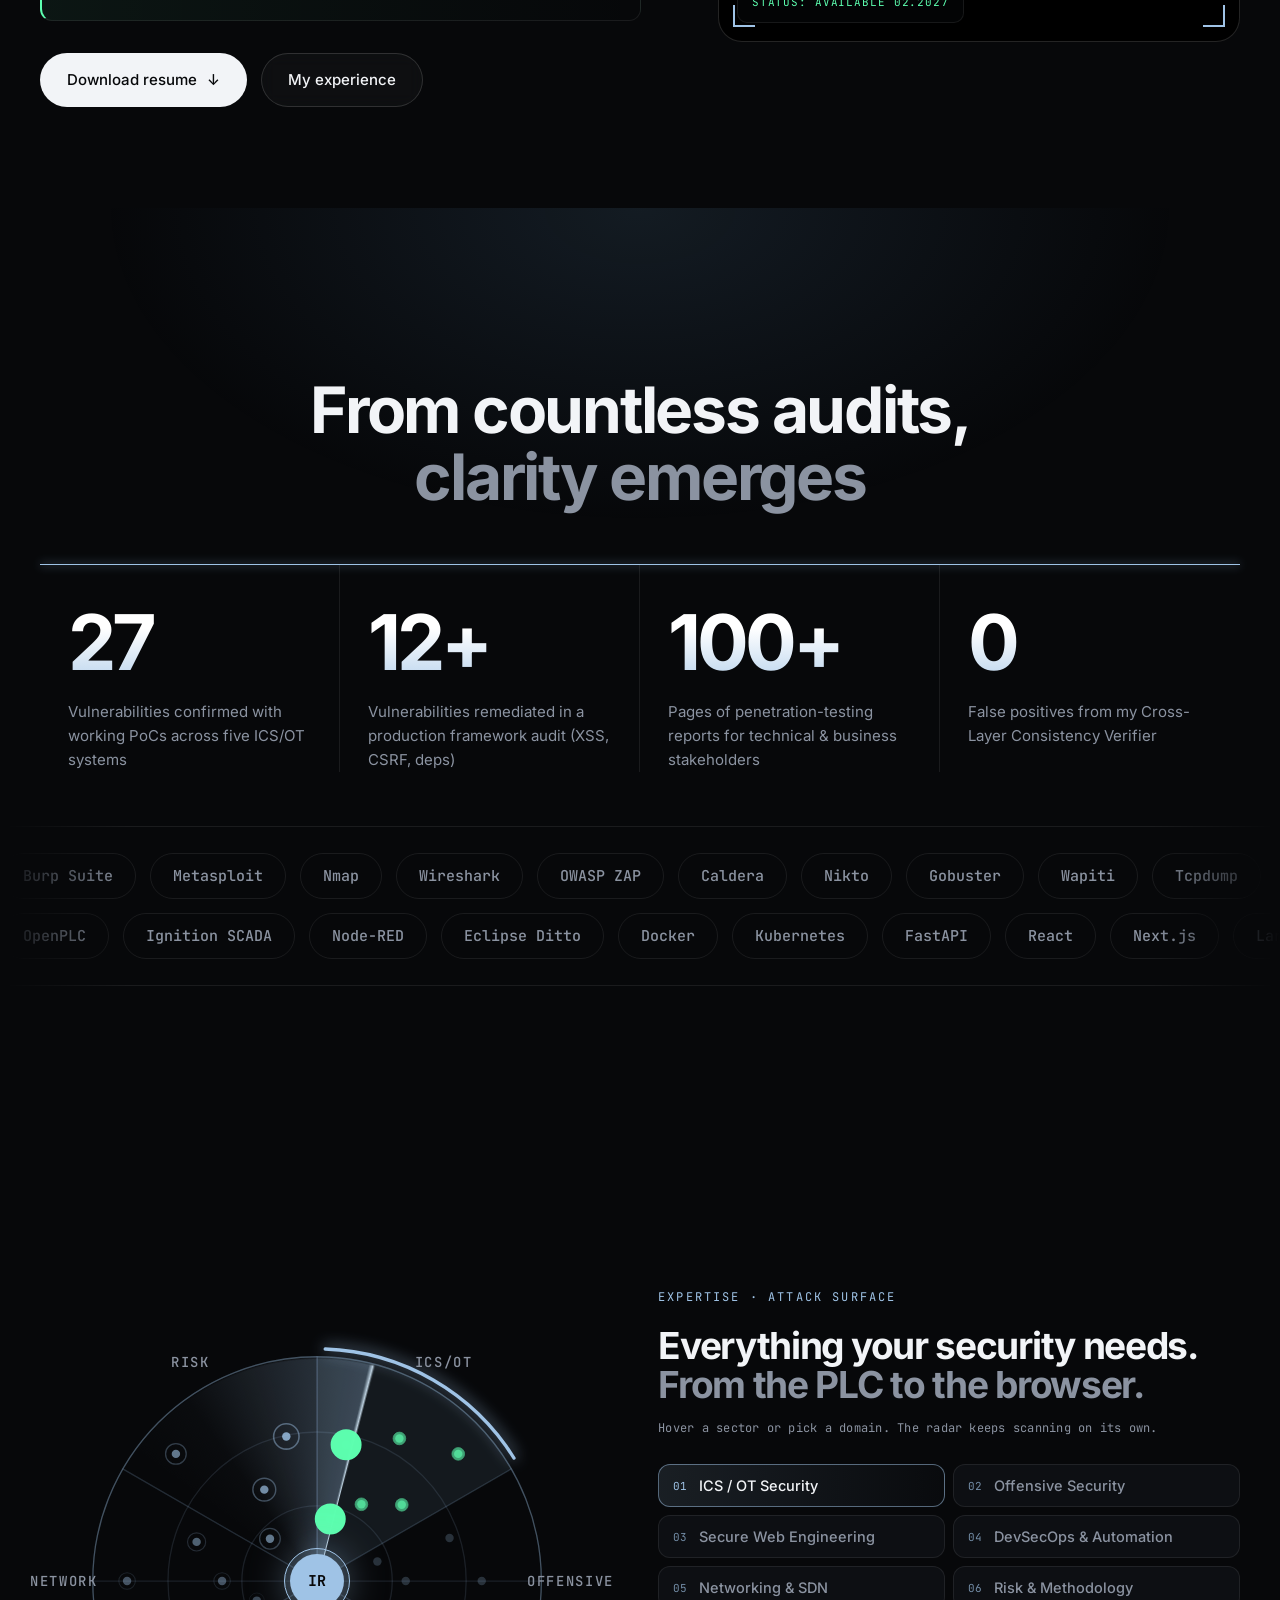
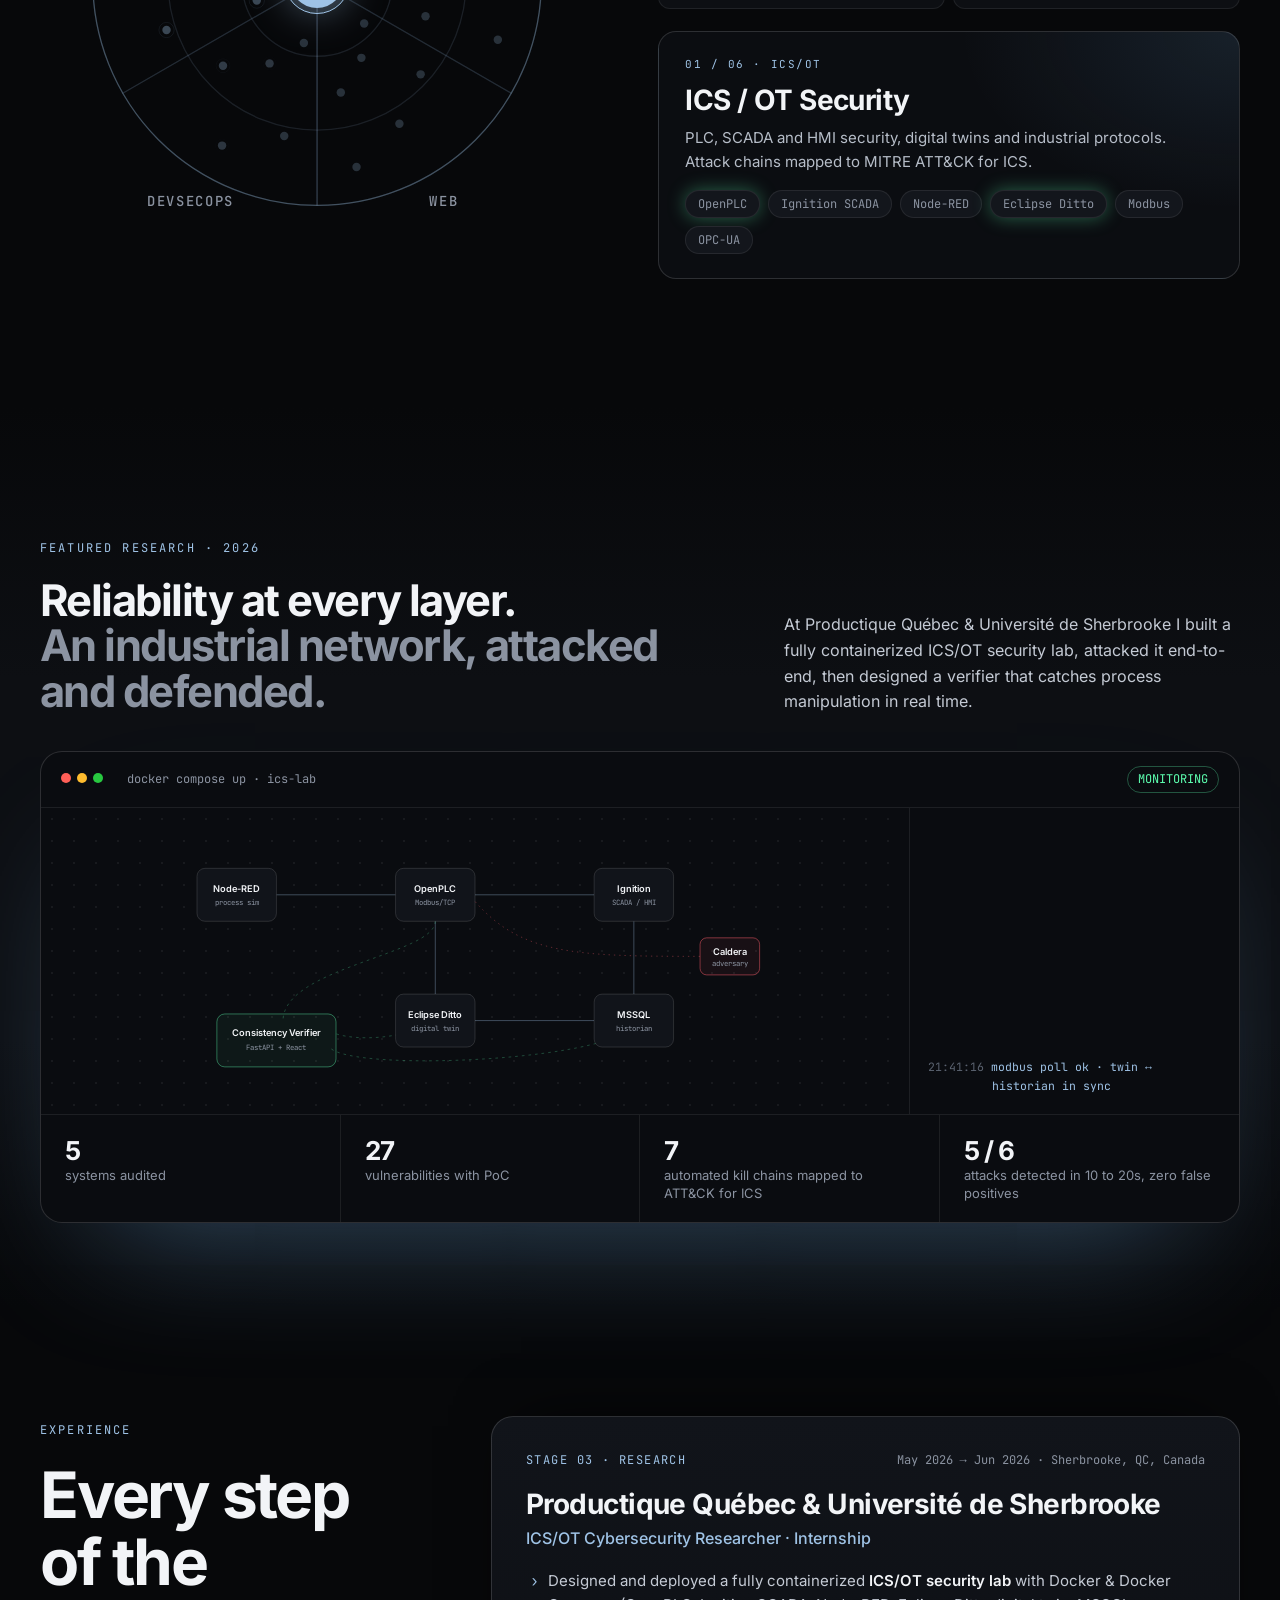
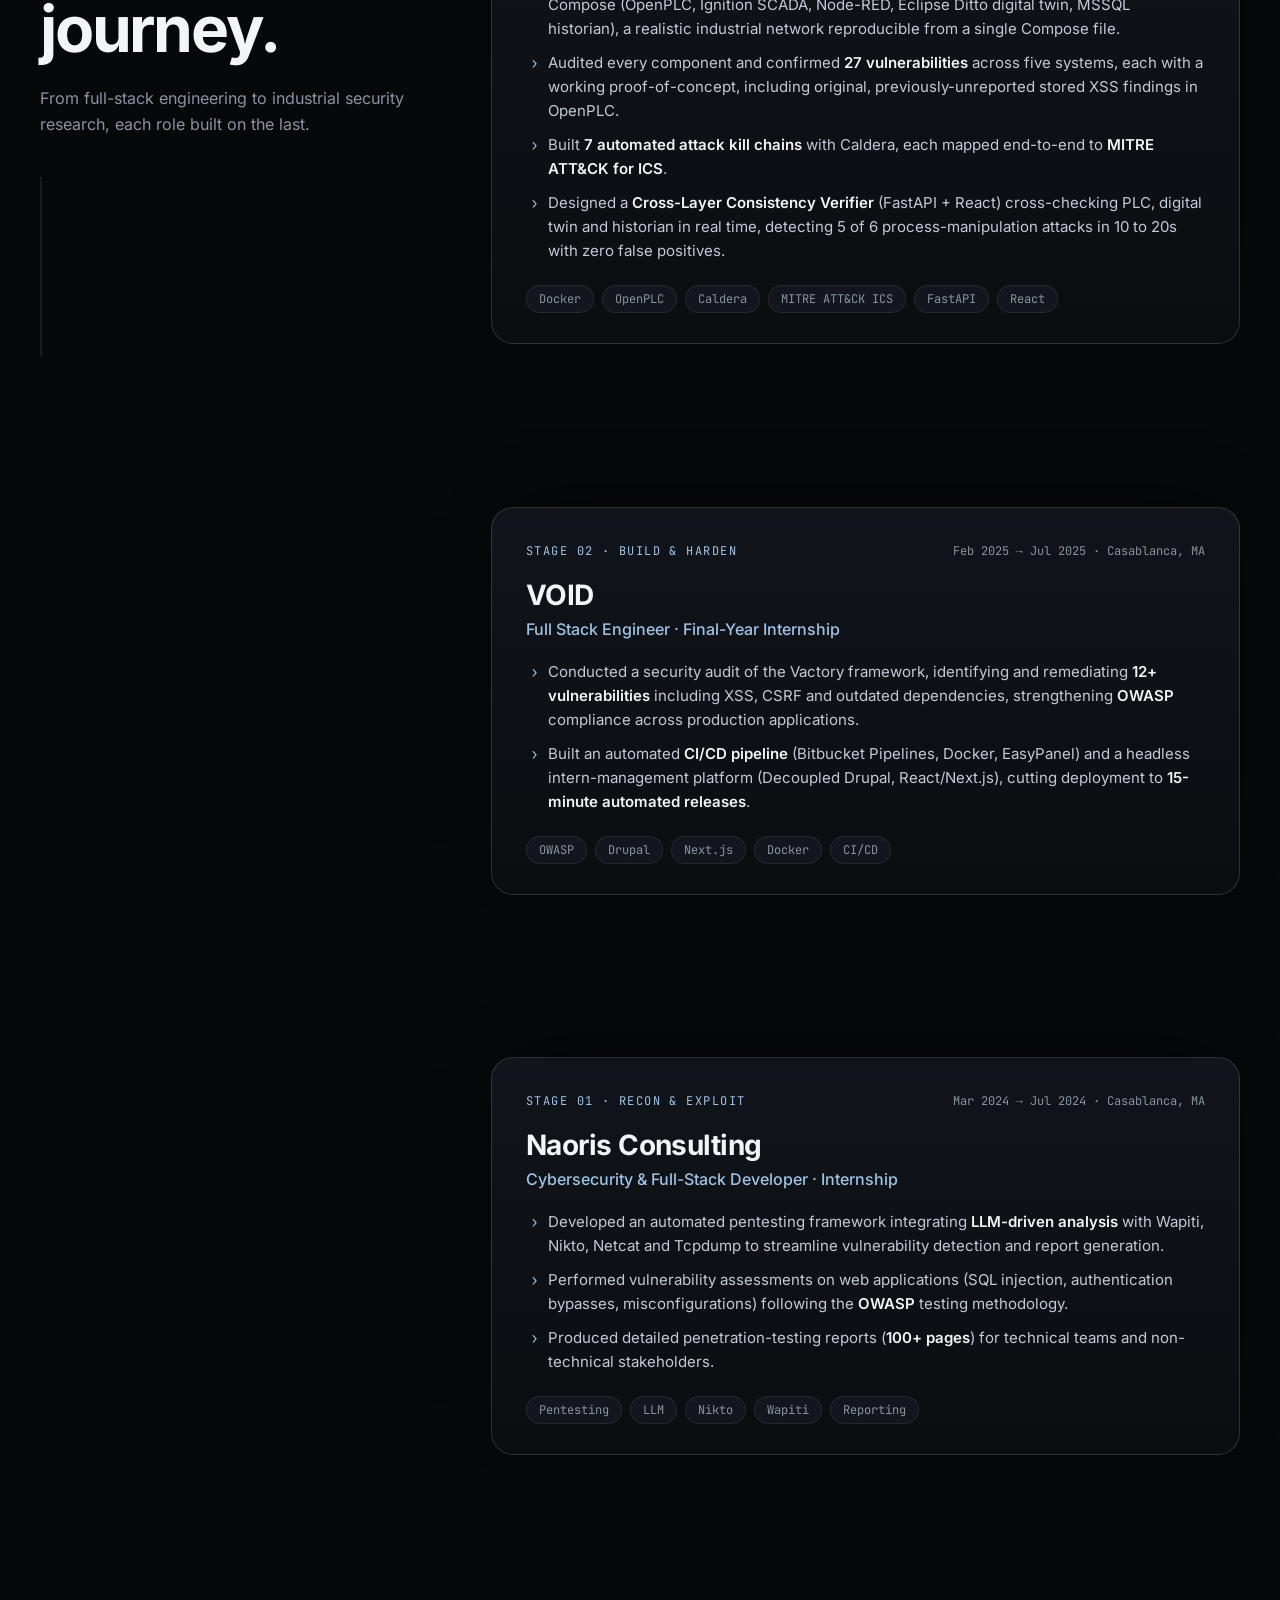
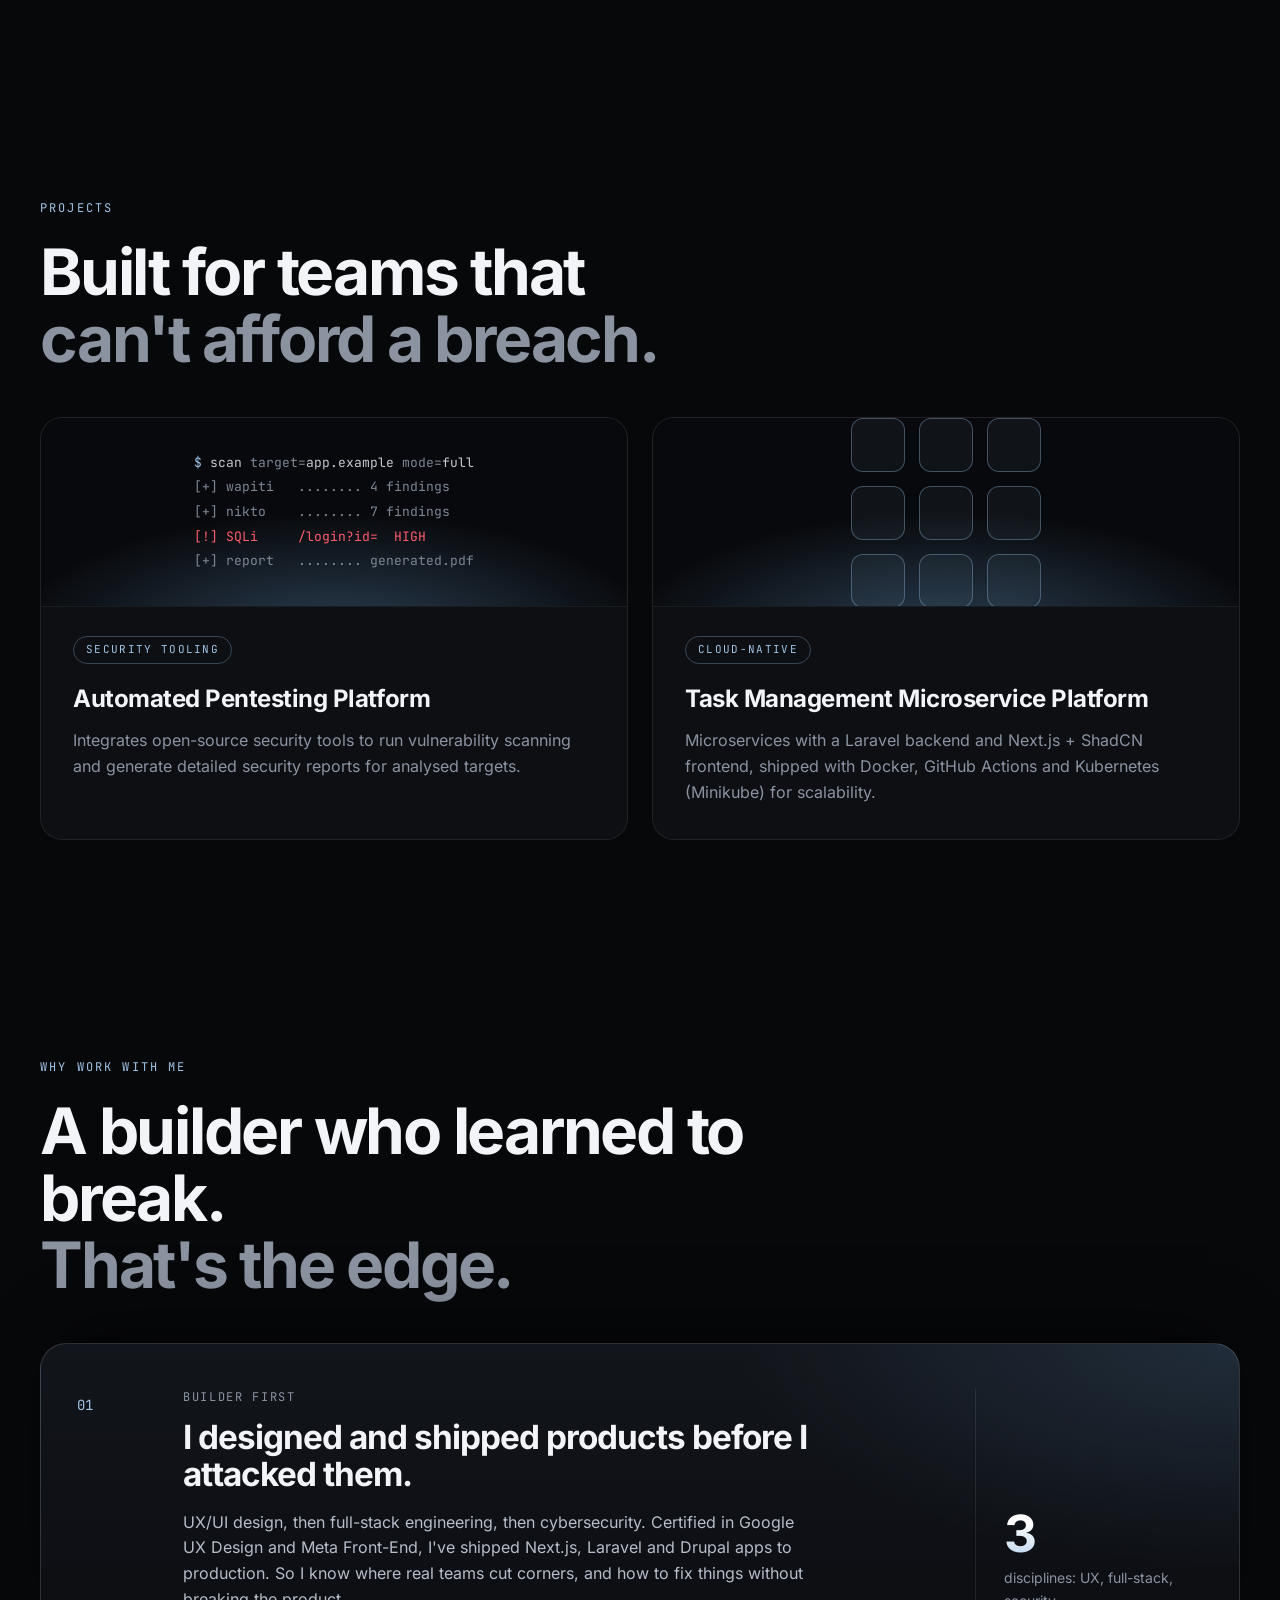
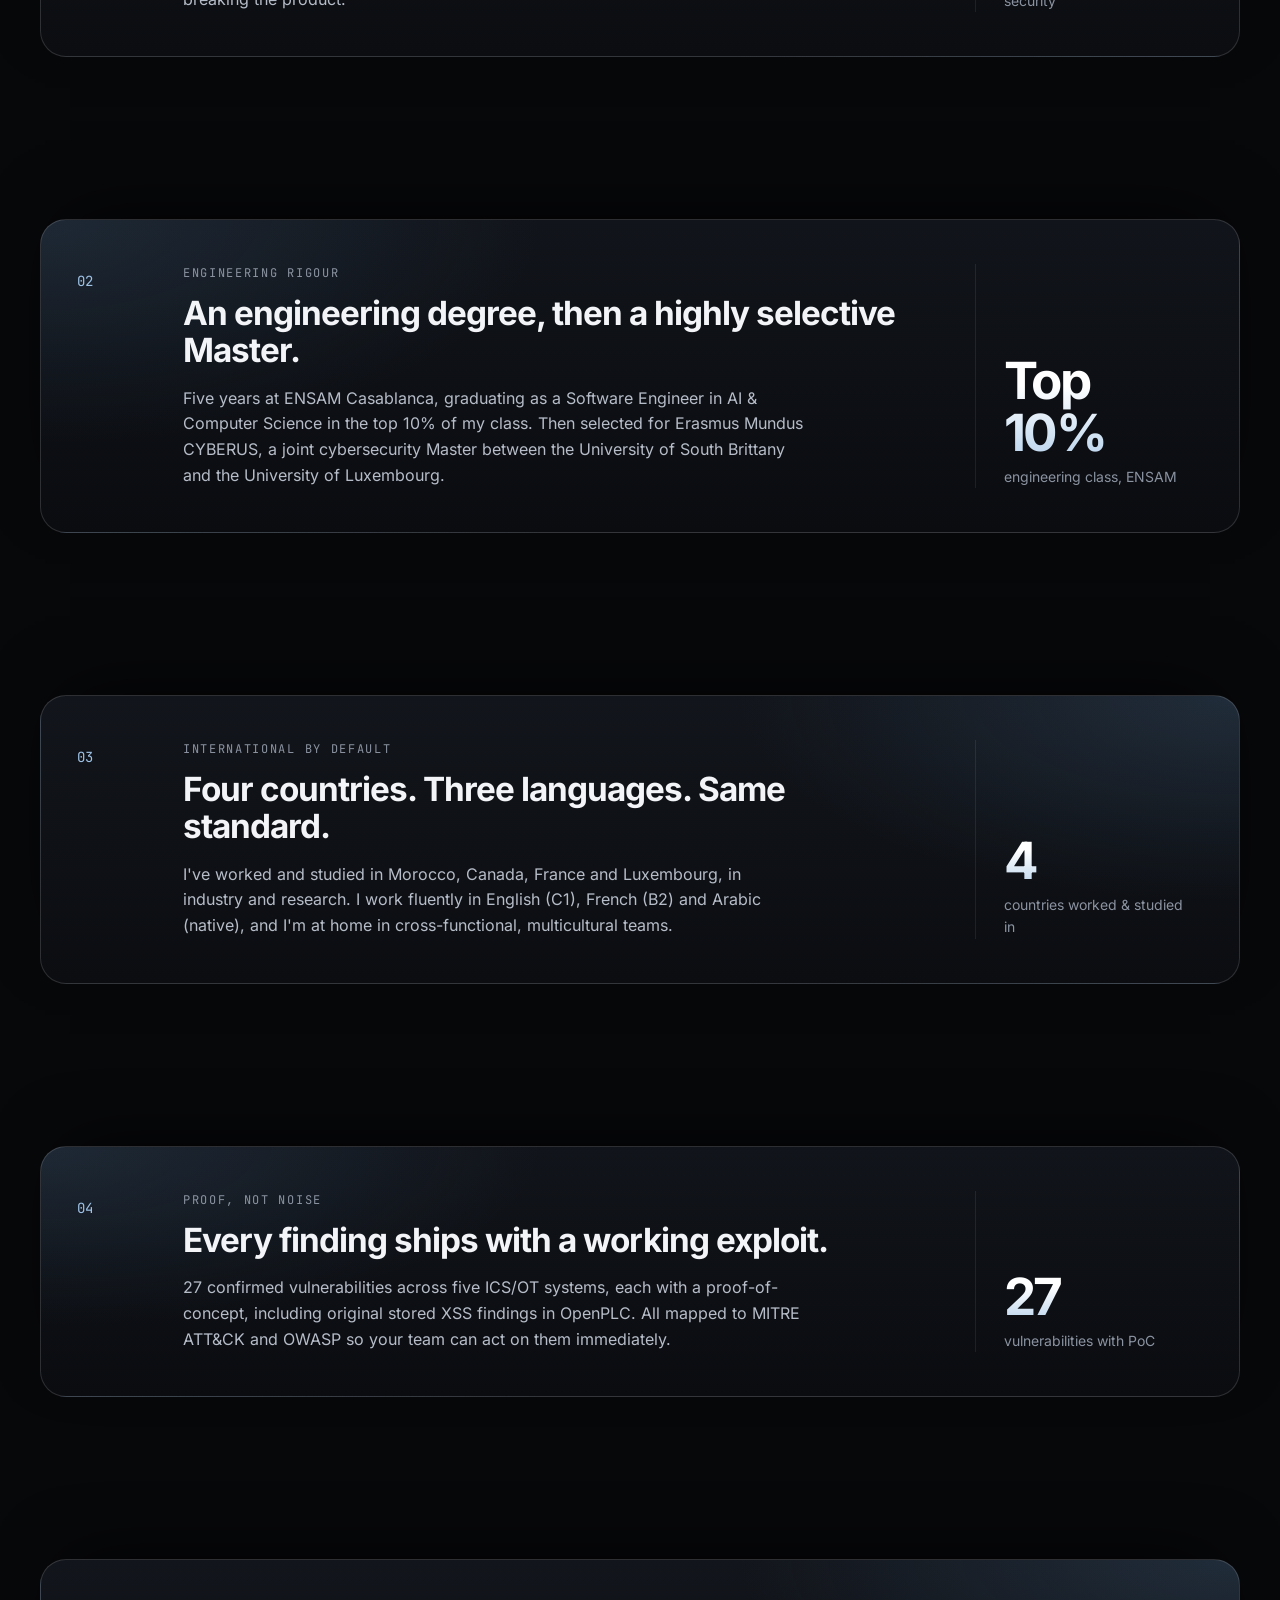
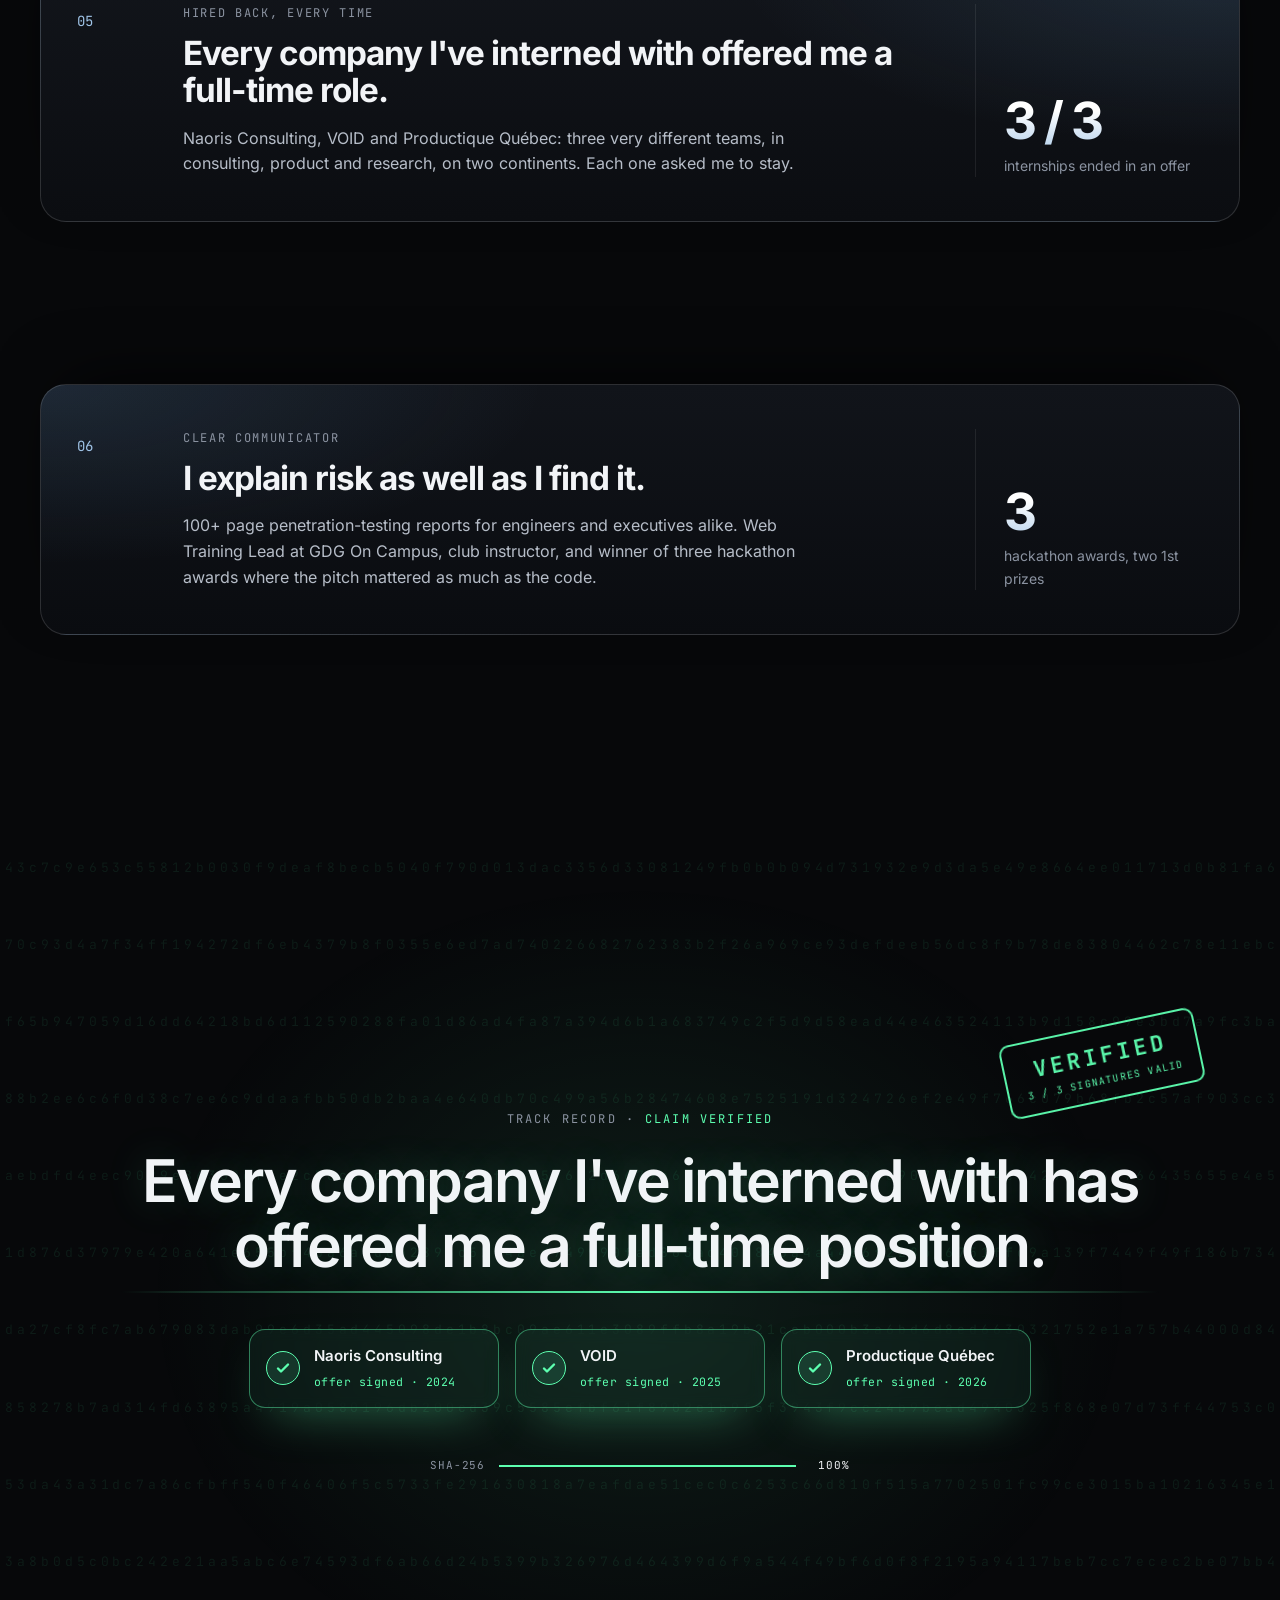
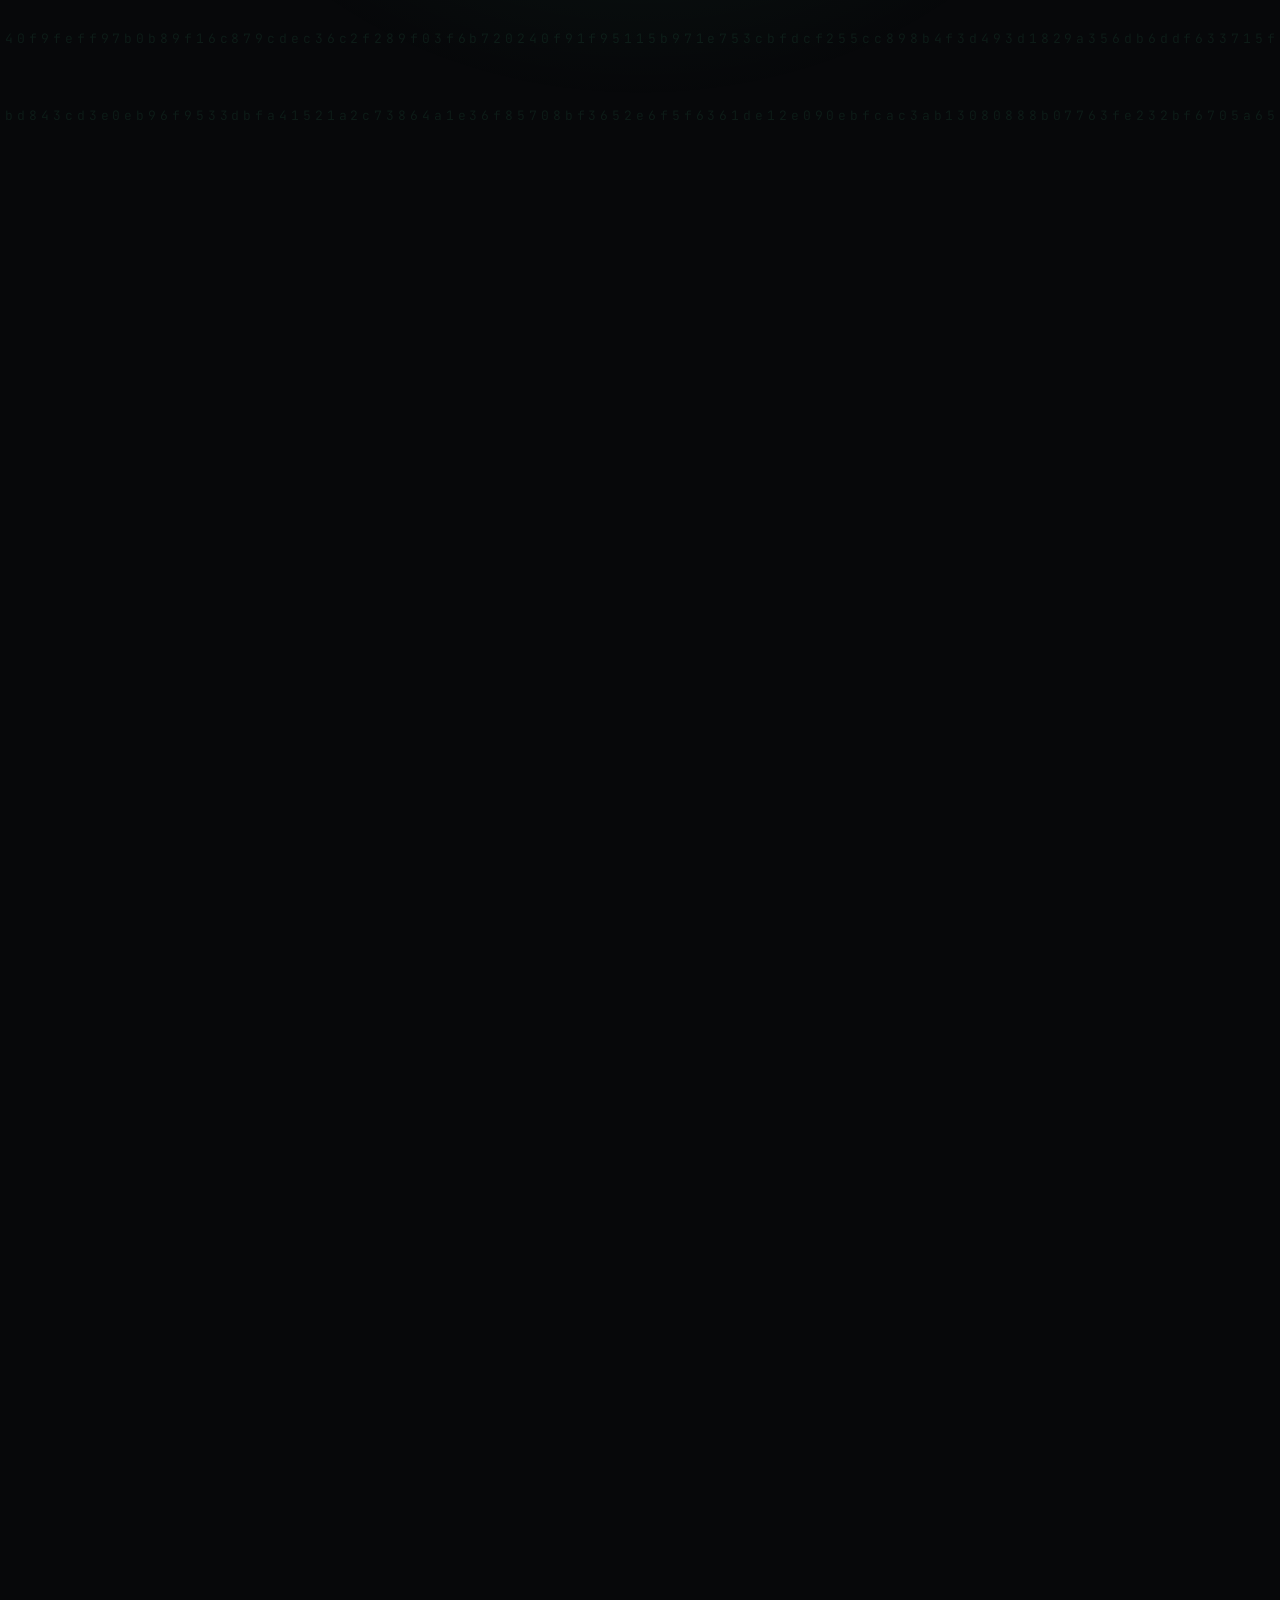
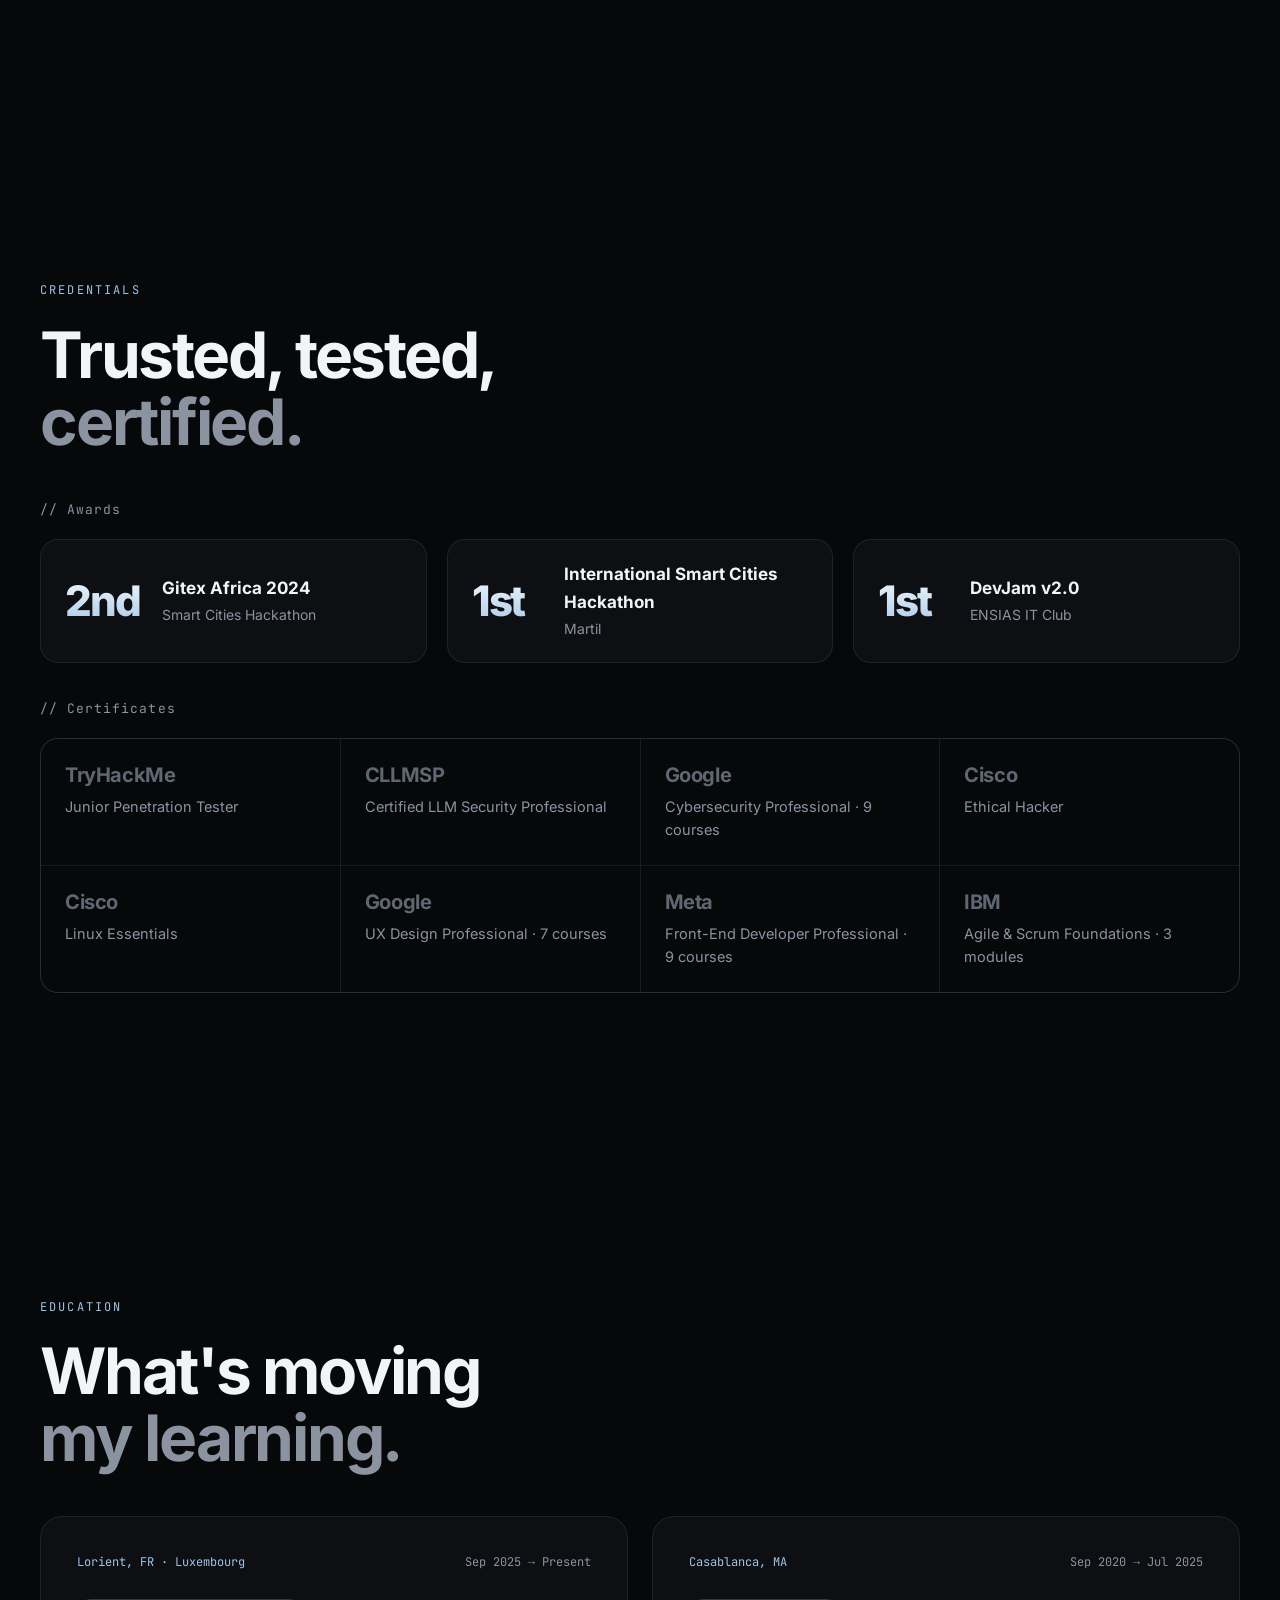
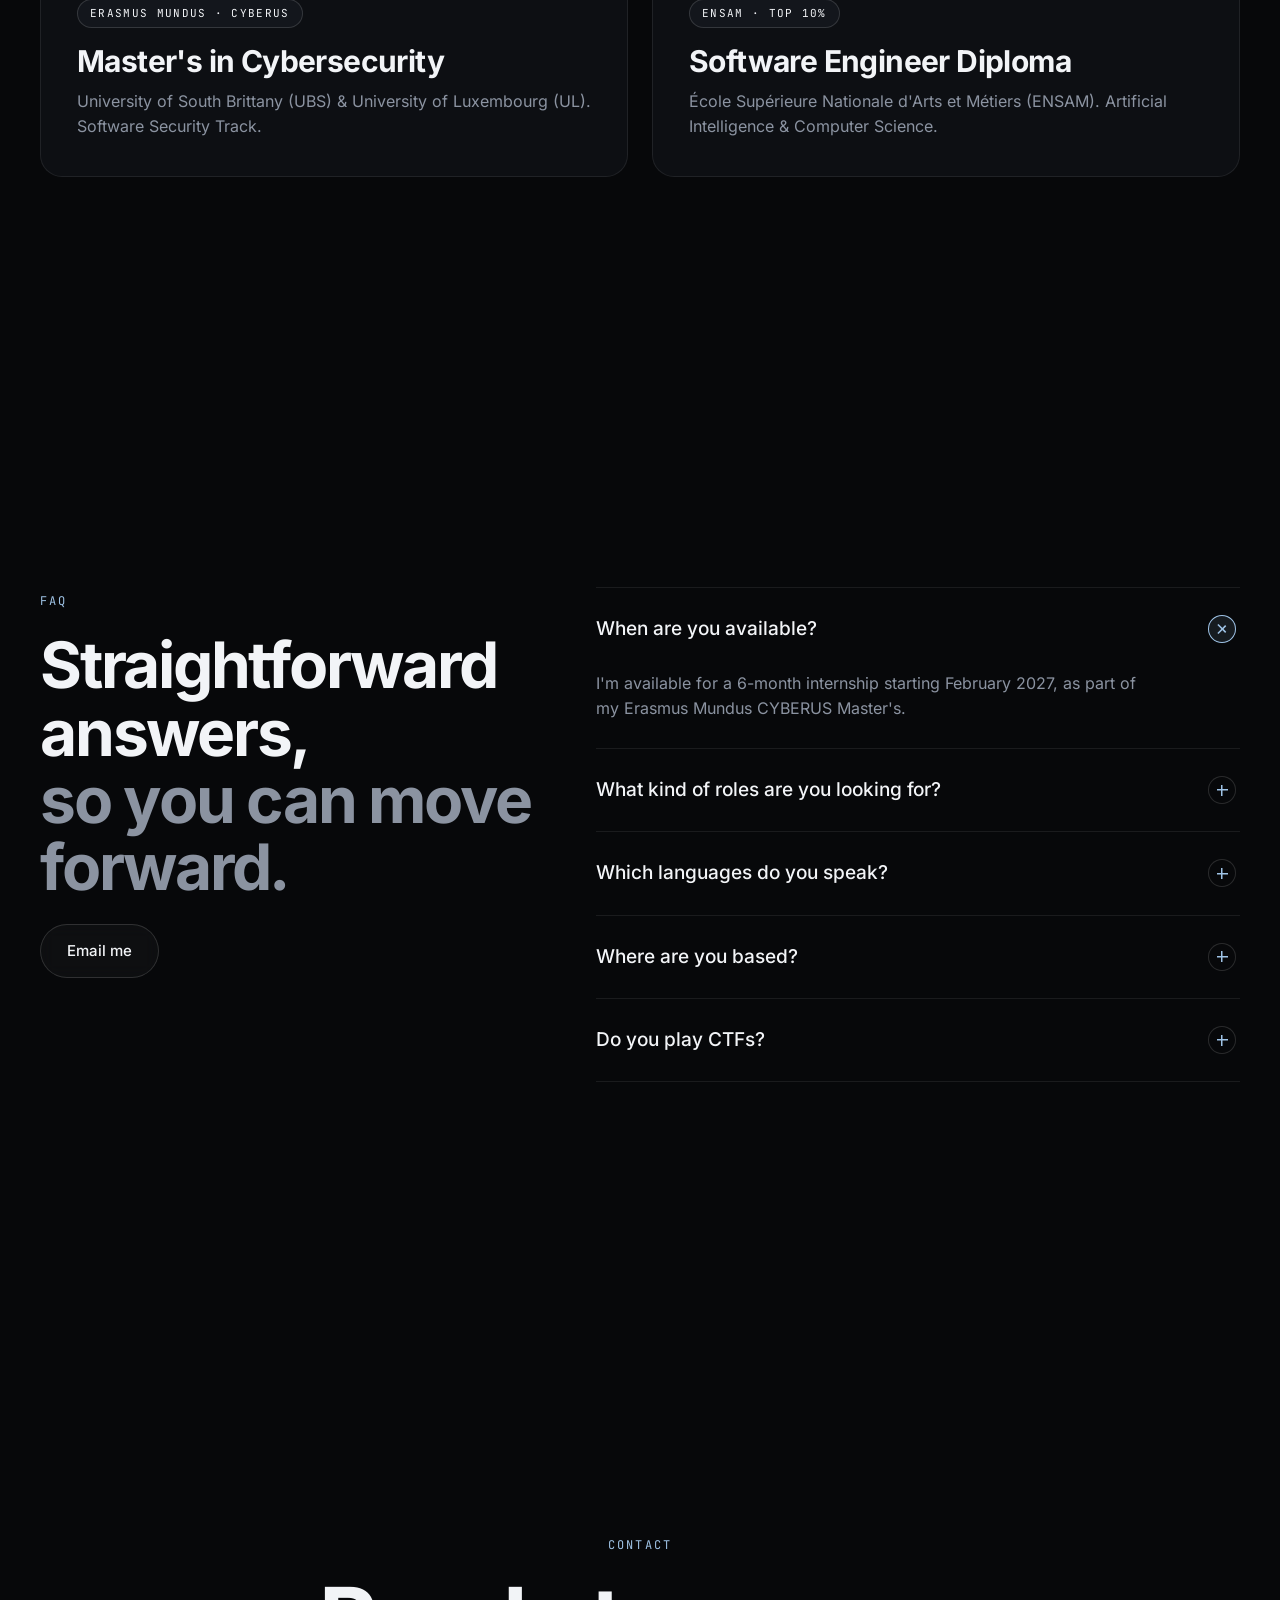
==== commit 90d67fa5: "Language switch wave transition" ====
--- a/index.html
+++ b/index.html
@@ -63,7 +63,8 @@
     "sameAs": ["https://linkedin.com/in/ilias-rais", "https://github.com/artfull-boy"]
   }
   </script>
-  <link rel="stylesheet" href="styles.css?v=6" />
+  <link rel="stylesheet" href="styles.css?v=7" />
+  <link rel="expect" href="#site-end" blocking="render" />
 </head>
 <body>
 
@@ -661,7 +662,8 @@
     </div>
   </footer>
 
-  <script src="script.js?v=6"></script>
+  <script src="script.js?v=7"></script>
+  <div id="site-end" hidden></div>
   <script>window.va = window.va || function () { (window.vaq = window.vaq || []).push(arguments); };</script>
   <script defer src="/_vercel/insights/script.js"></script>
 </body>
--- a/styles.css
+++ b/styles.css
@@ -820,3 +820,19 @@
   .claim { height: auto; }
   .claim__sticky { position: relative; }
 }
+
+/* ---------- Language switch: wave transition between EN and FR ---------- */
+@view-transition { navigation: auto; }
+::view-transition-old(root),
+::view-transition-new(root) { animation: none; mix-blend-mode: normal; }
+.lang-wave {
+  position: fixed; z-index: 9999; pointer-events: none; border-radius: 50%;
+  transform: translate(-50%, -50%);
+  box-shadow:
+    inset 0 0 0 1.5px rgba(205, 228, 250, 0.95),
+    inset 0 0 22px 2px rgba(159, 195, 230, 0.55),
+    inset 0 0 90px 18px rgba(110, 168, 220, 0.18);
+}
+.lang-wave.trail {
+  box-shadow: inset 0 0 0 1px rgba(159, 195, 230, 0.45), inset 0 0 40px 6px rgba(159, 195, 230, 0.12);
+}
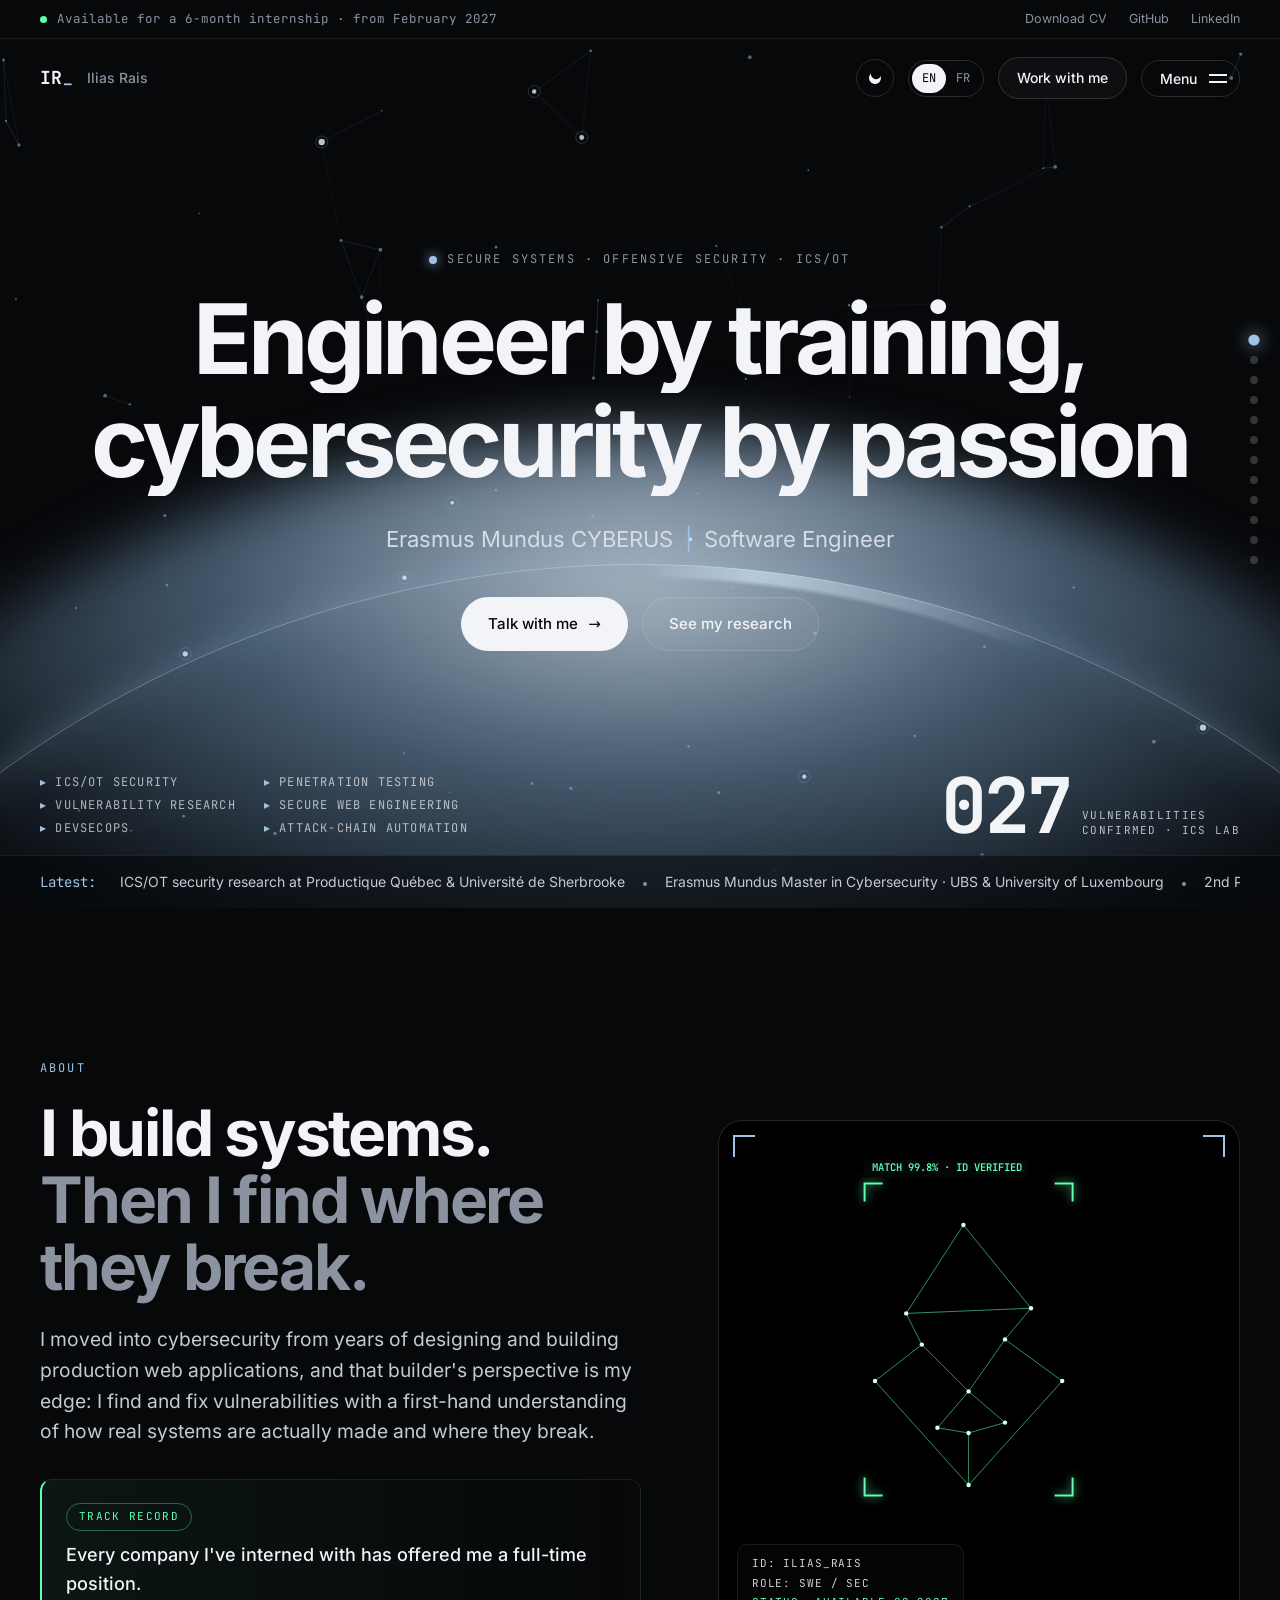
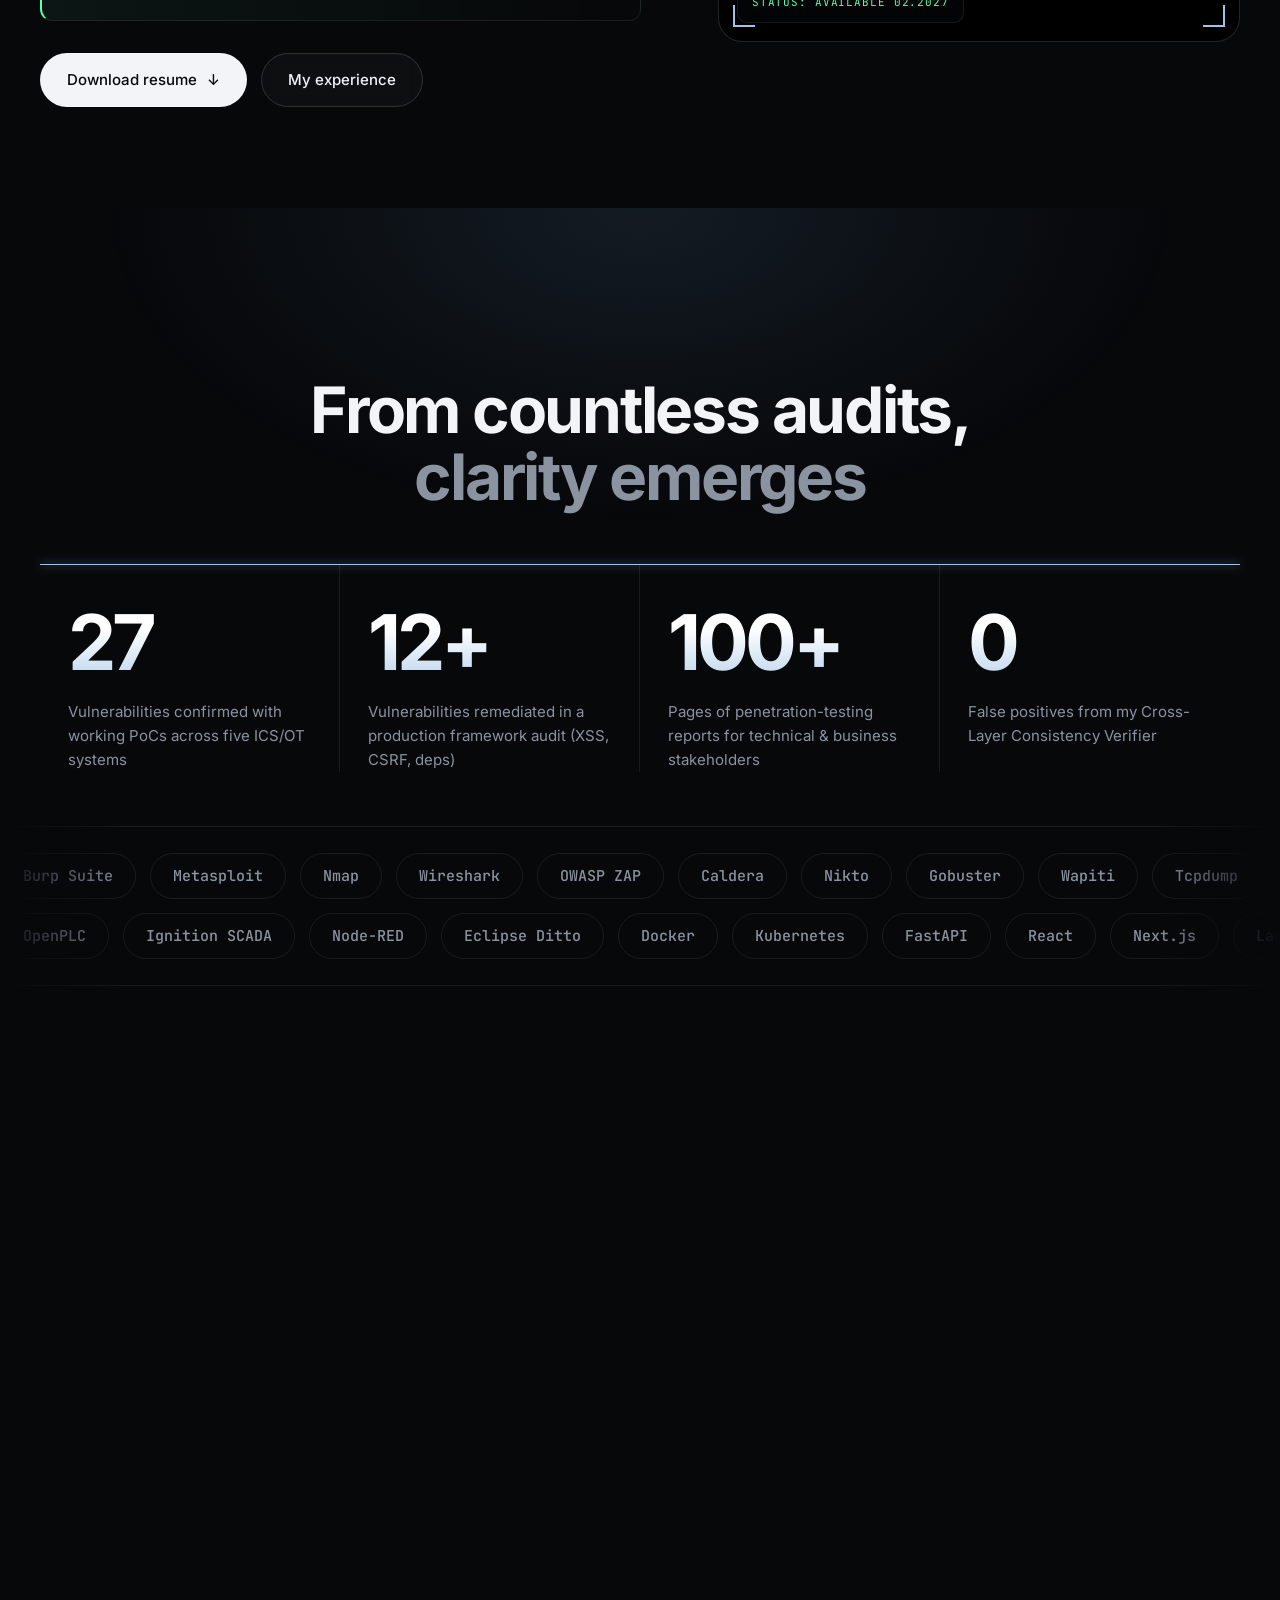
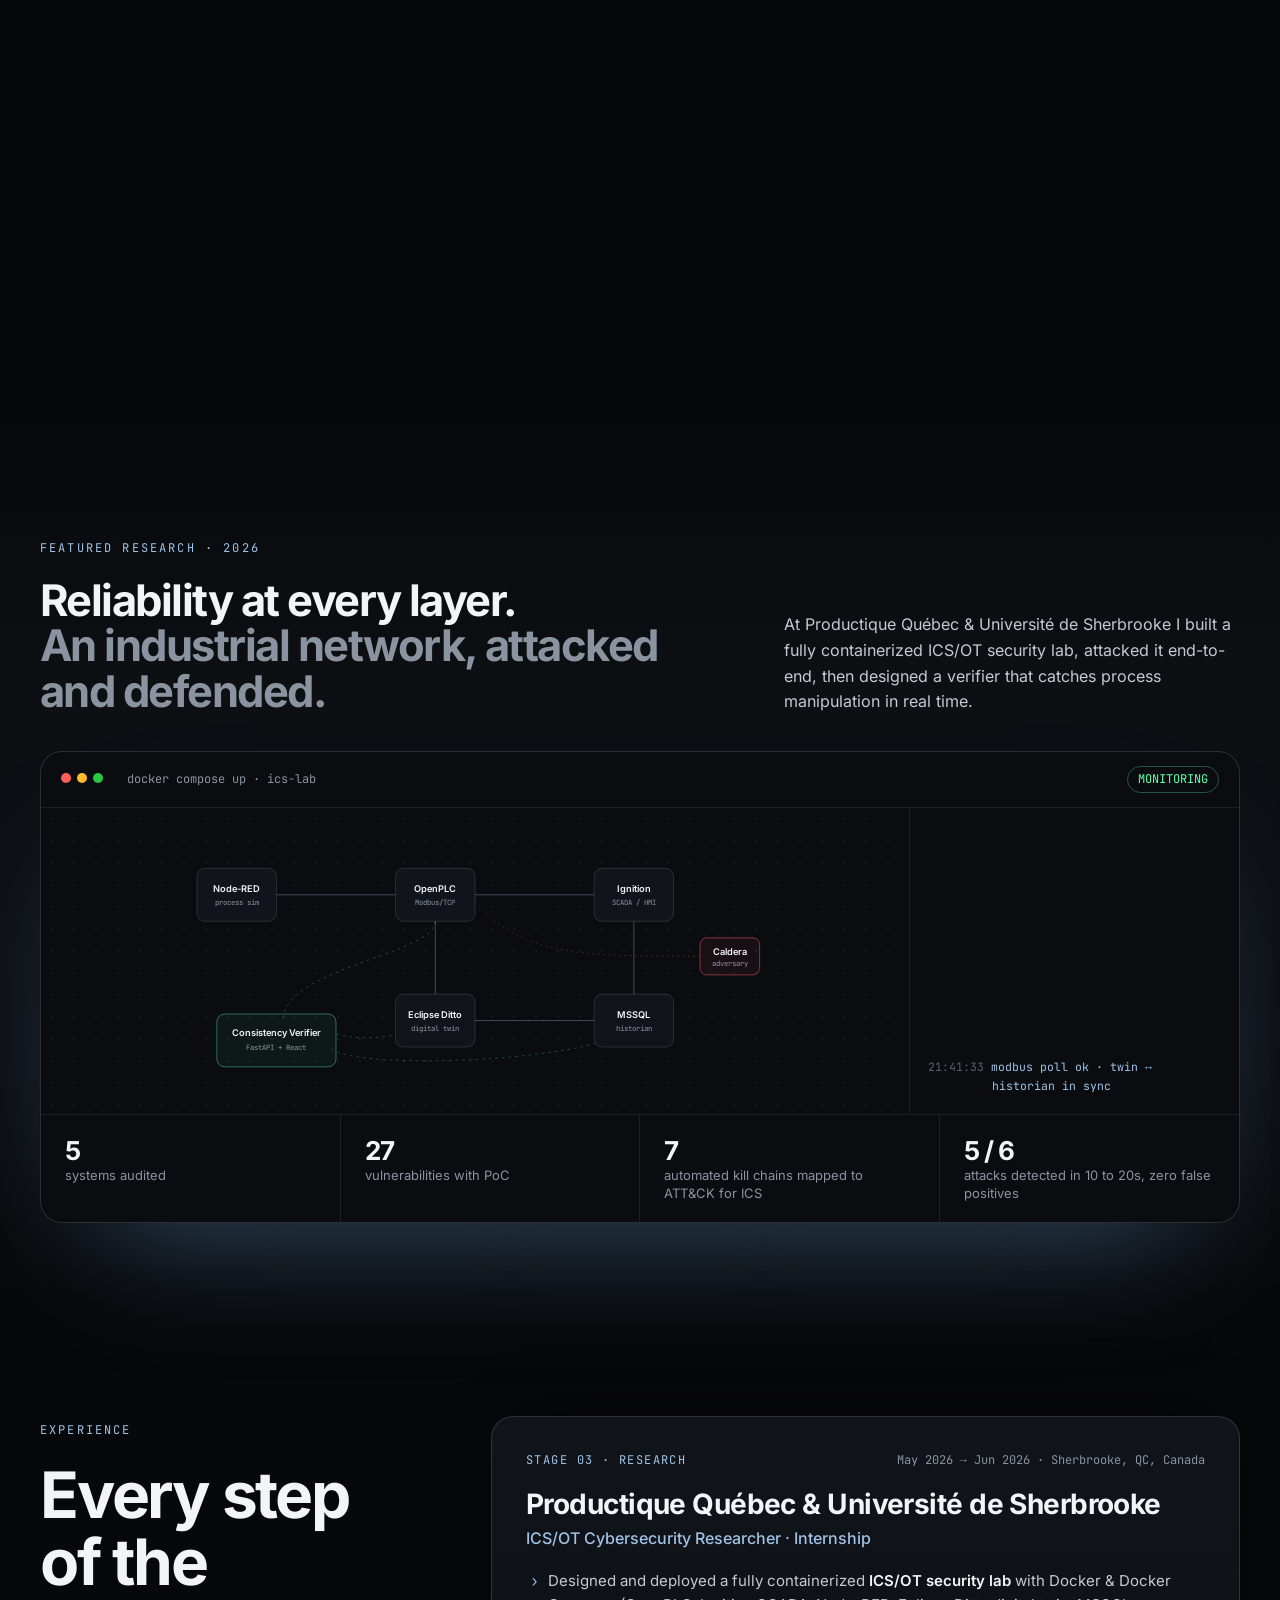
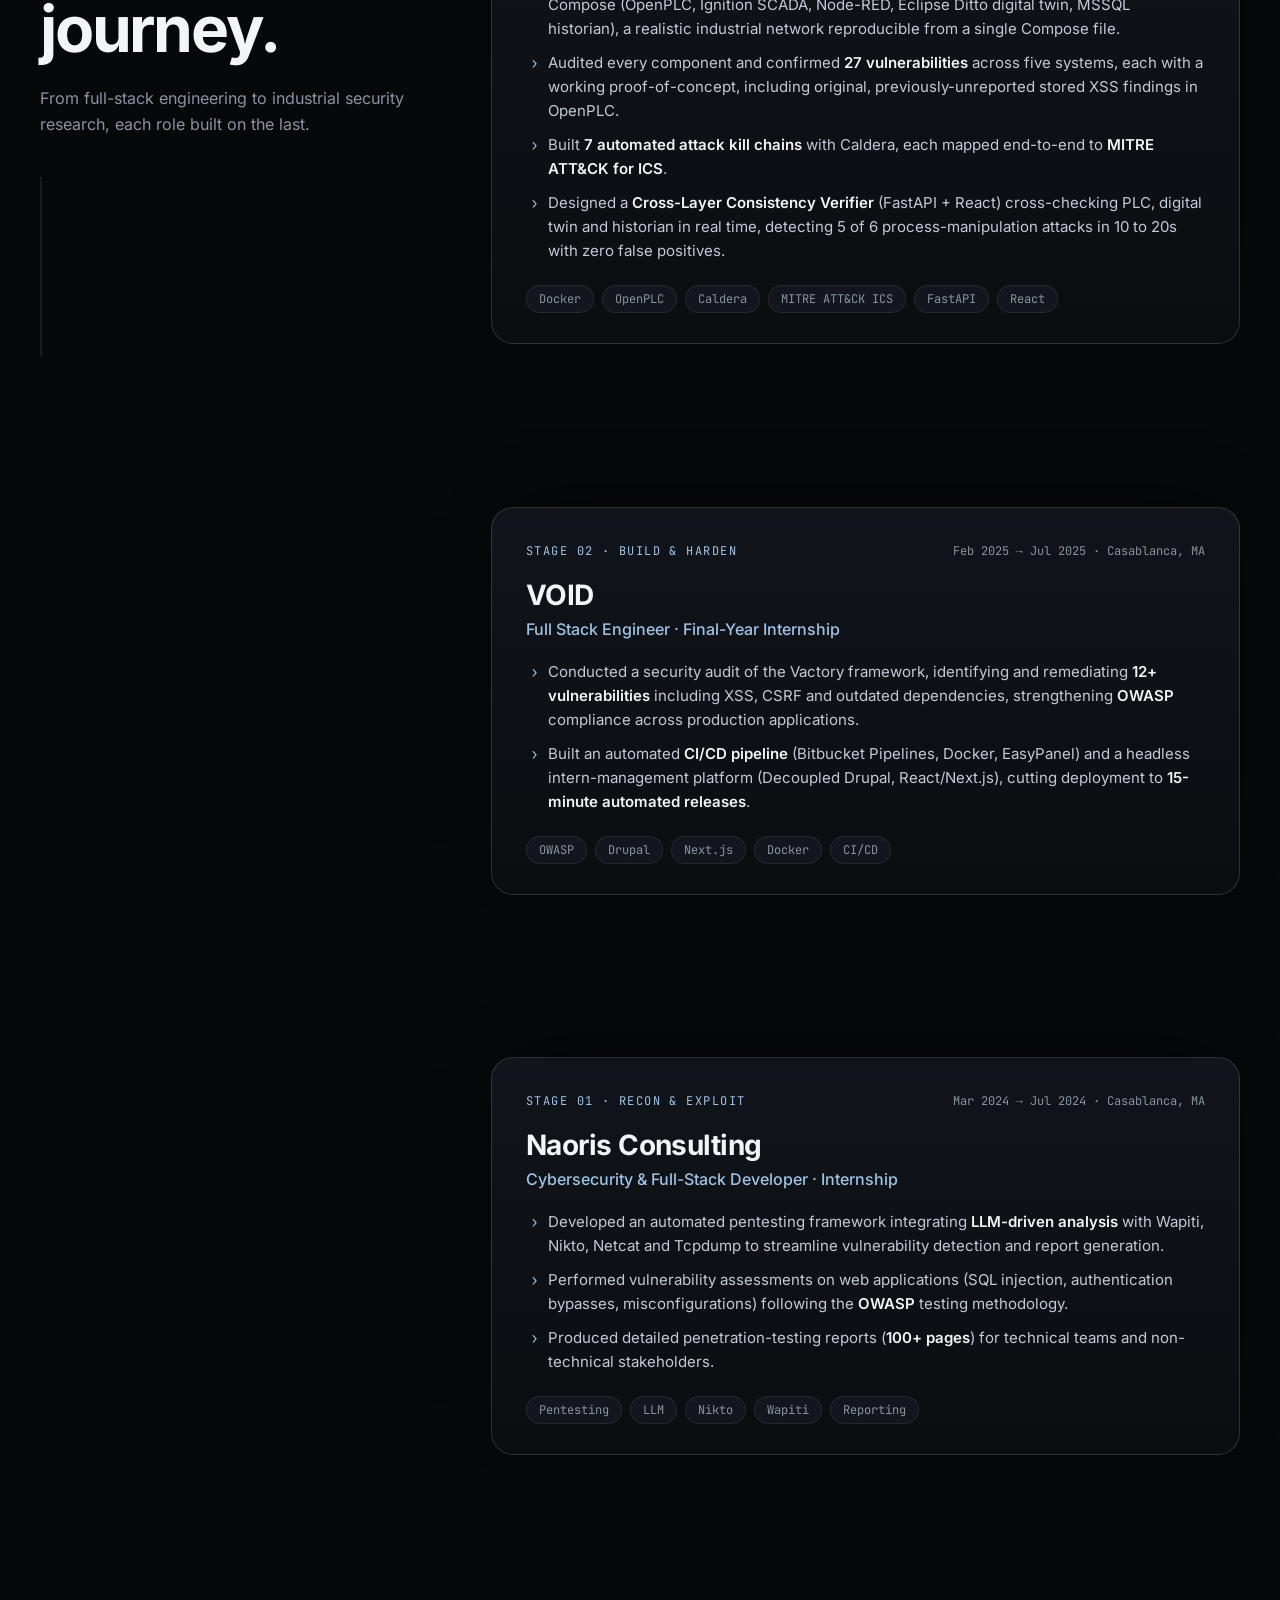
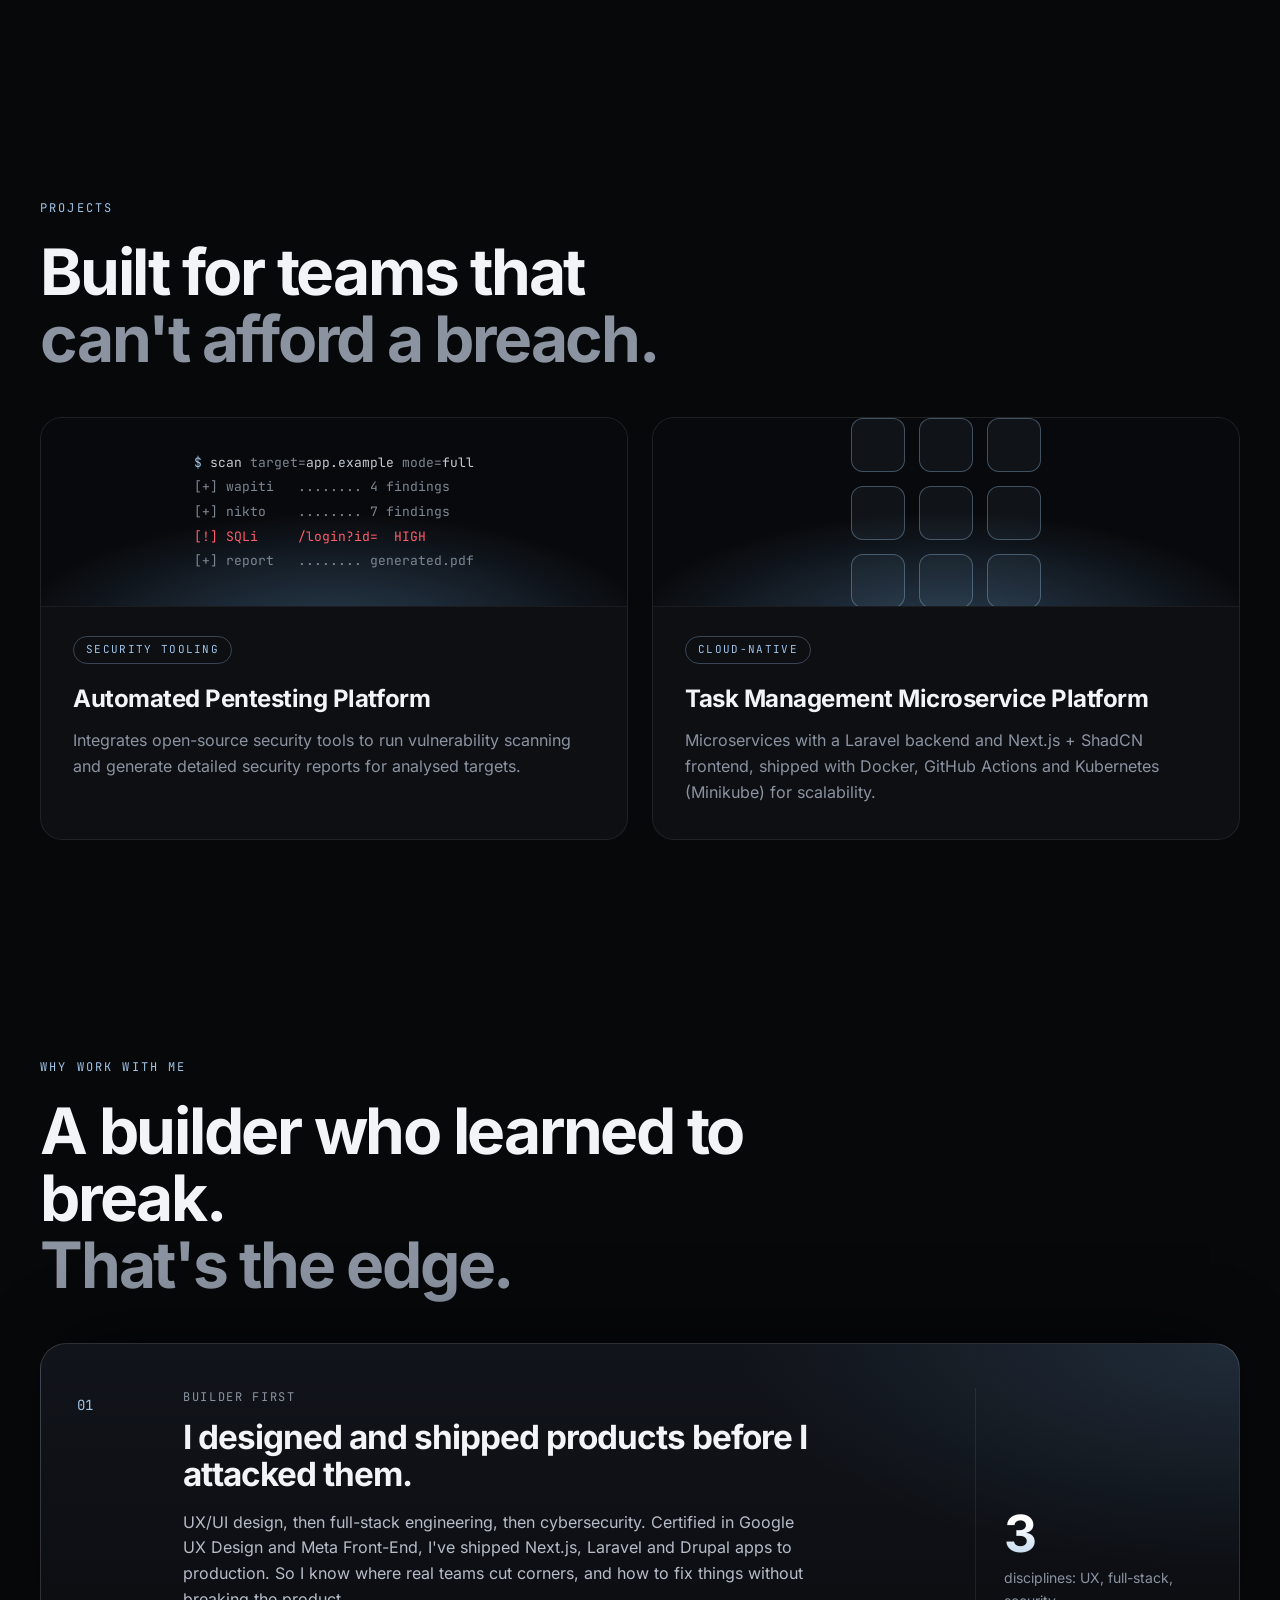
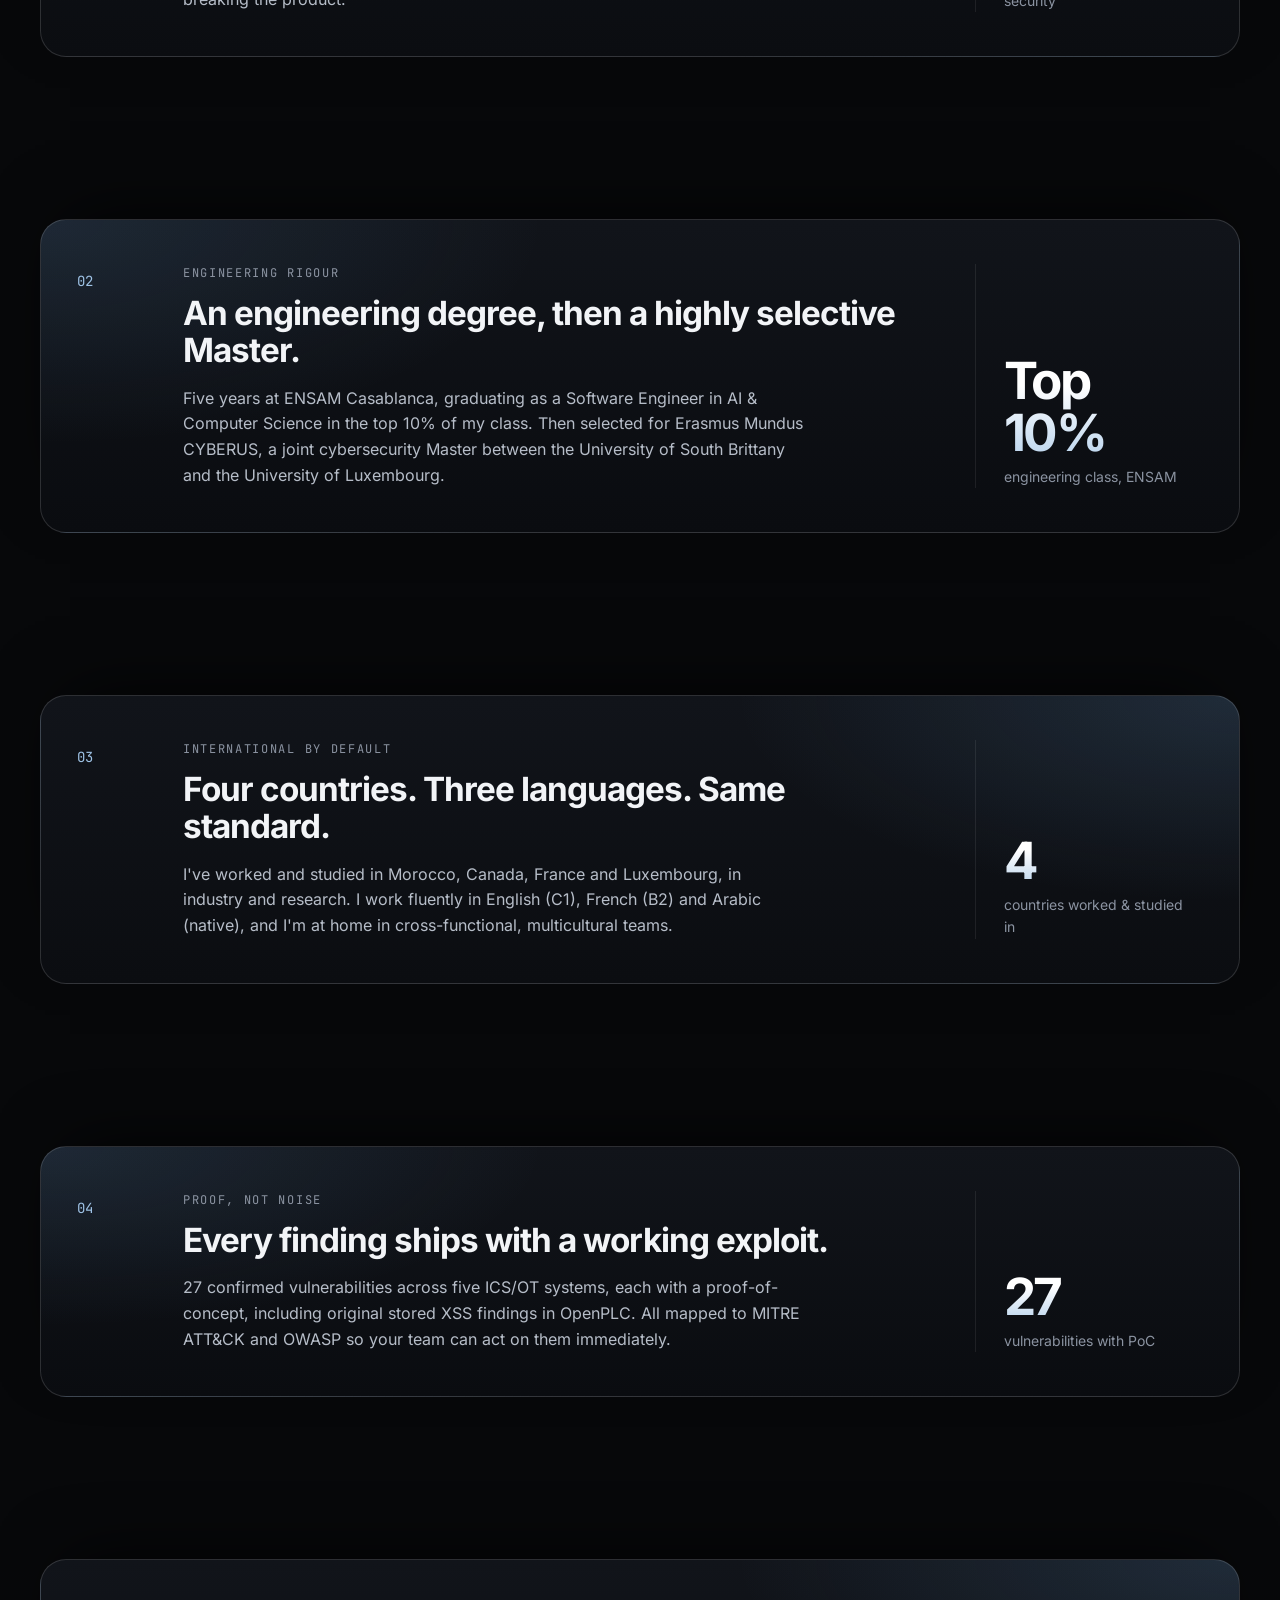
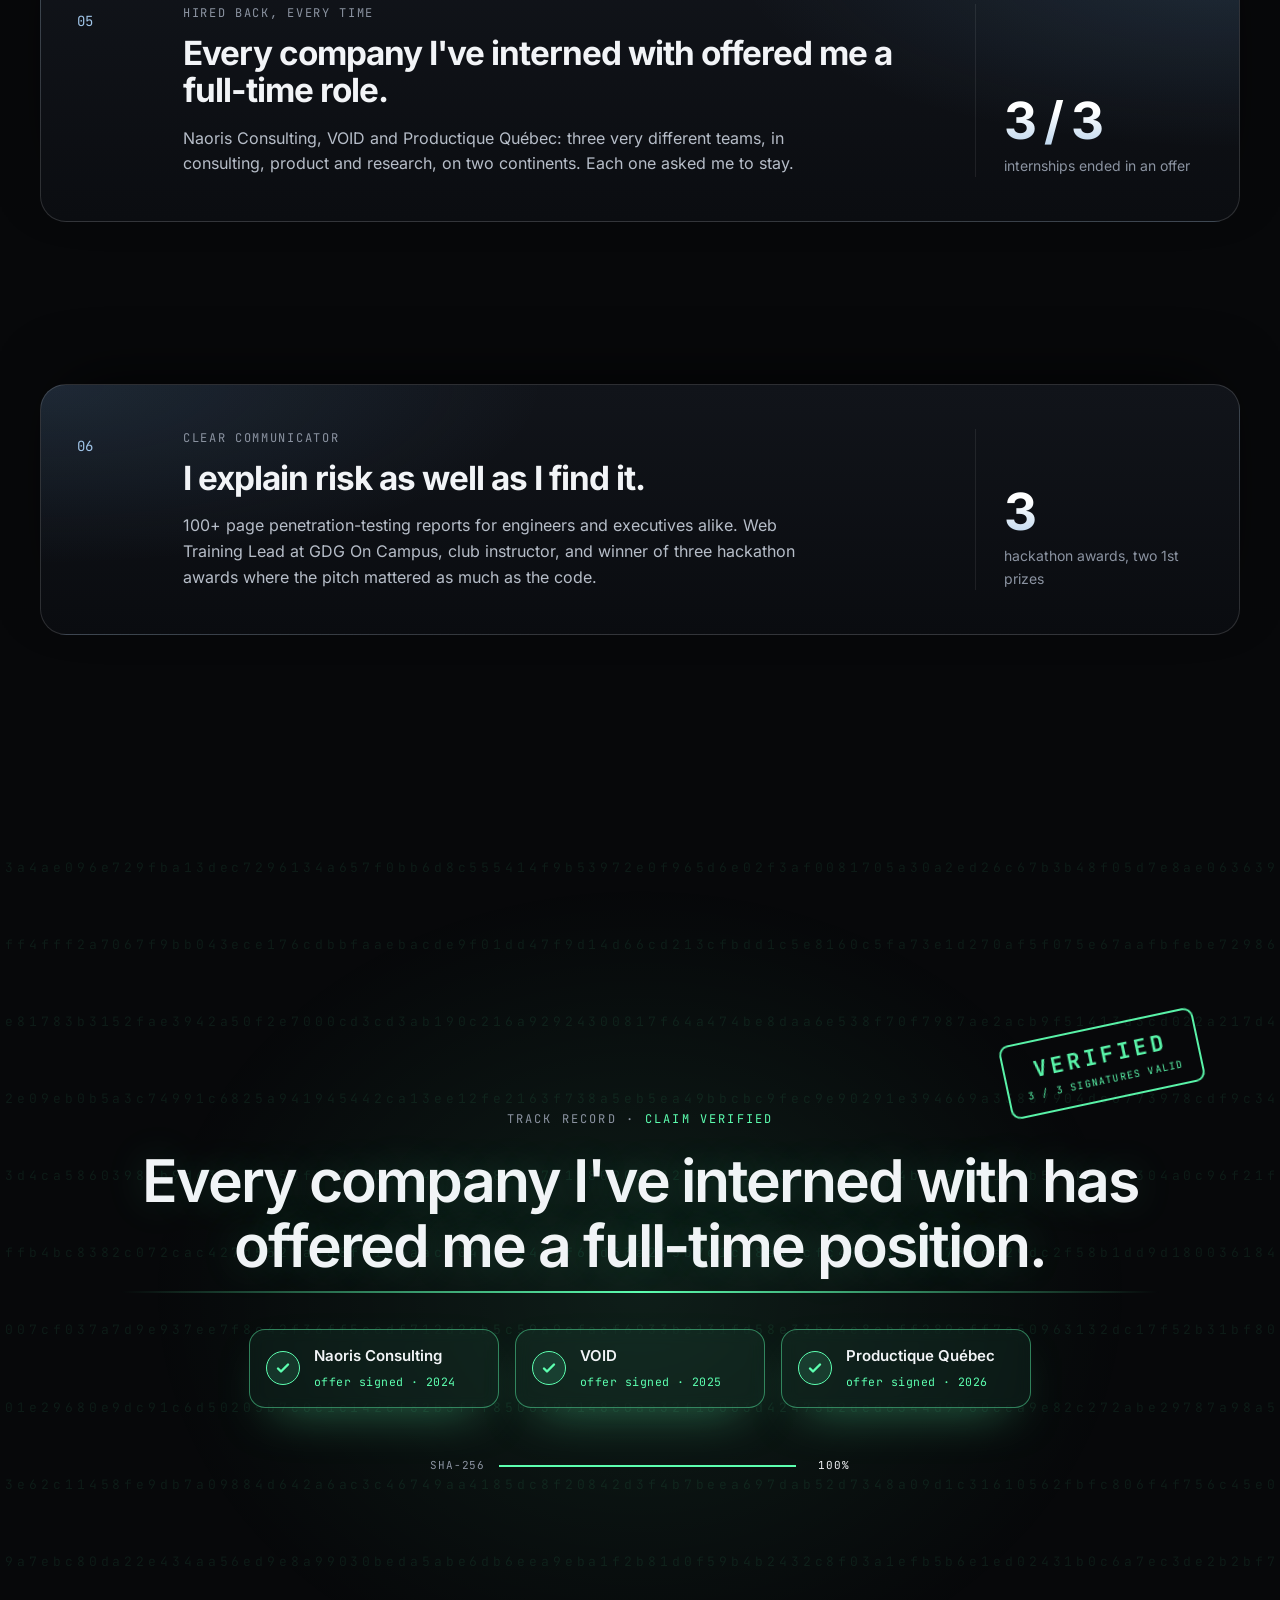
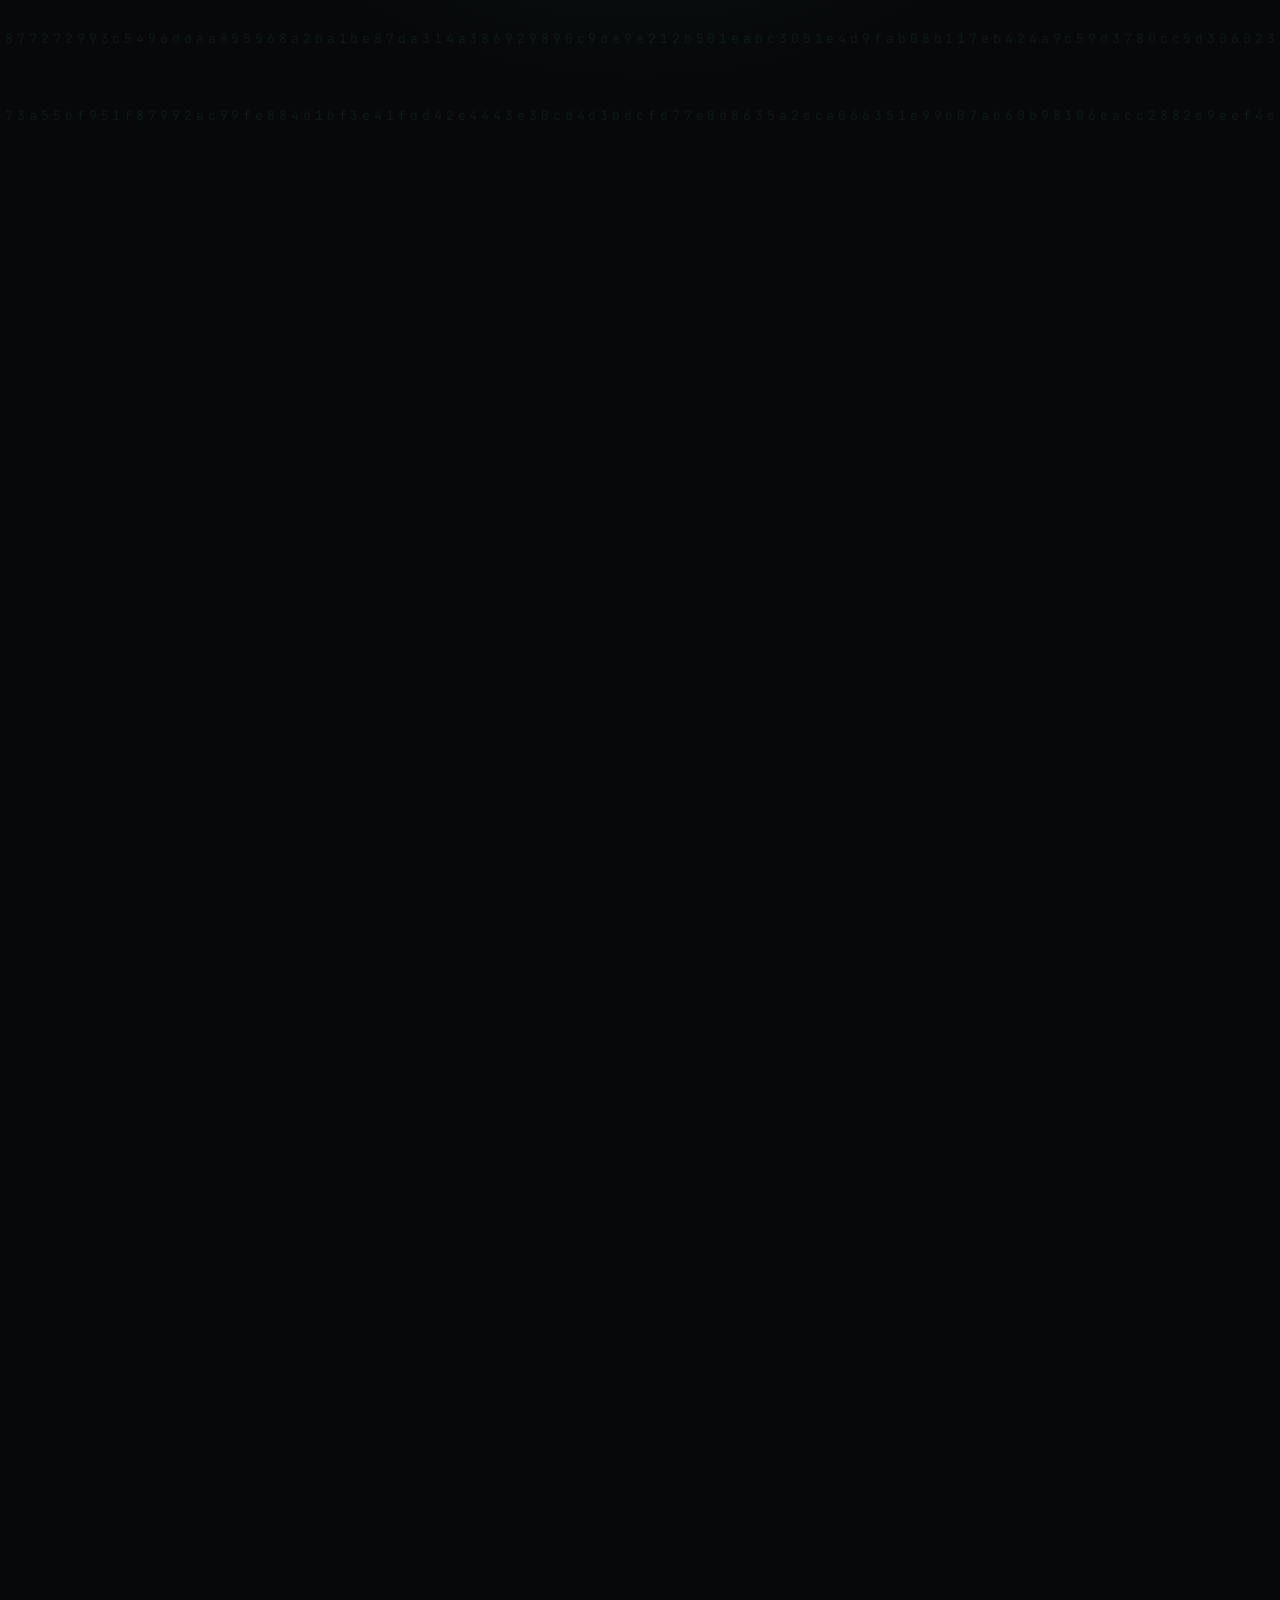
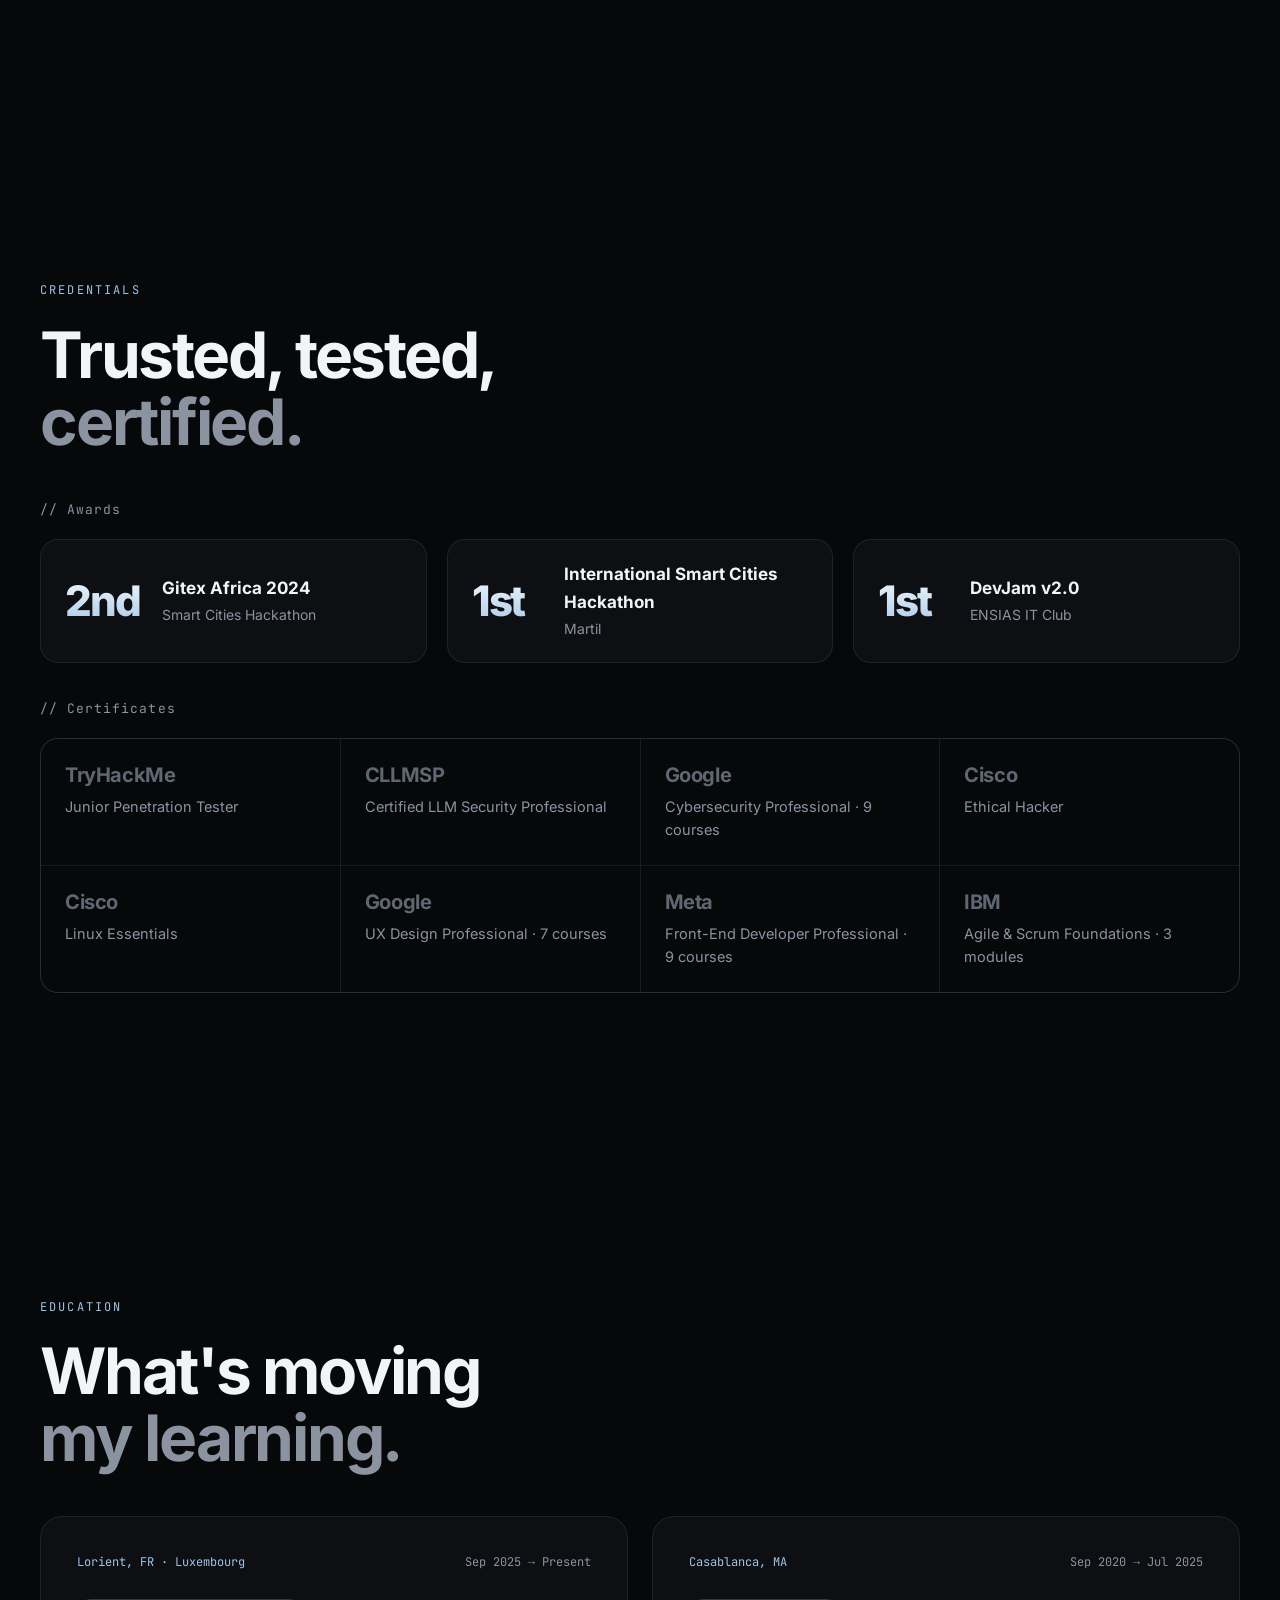
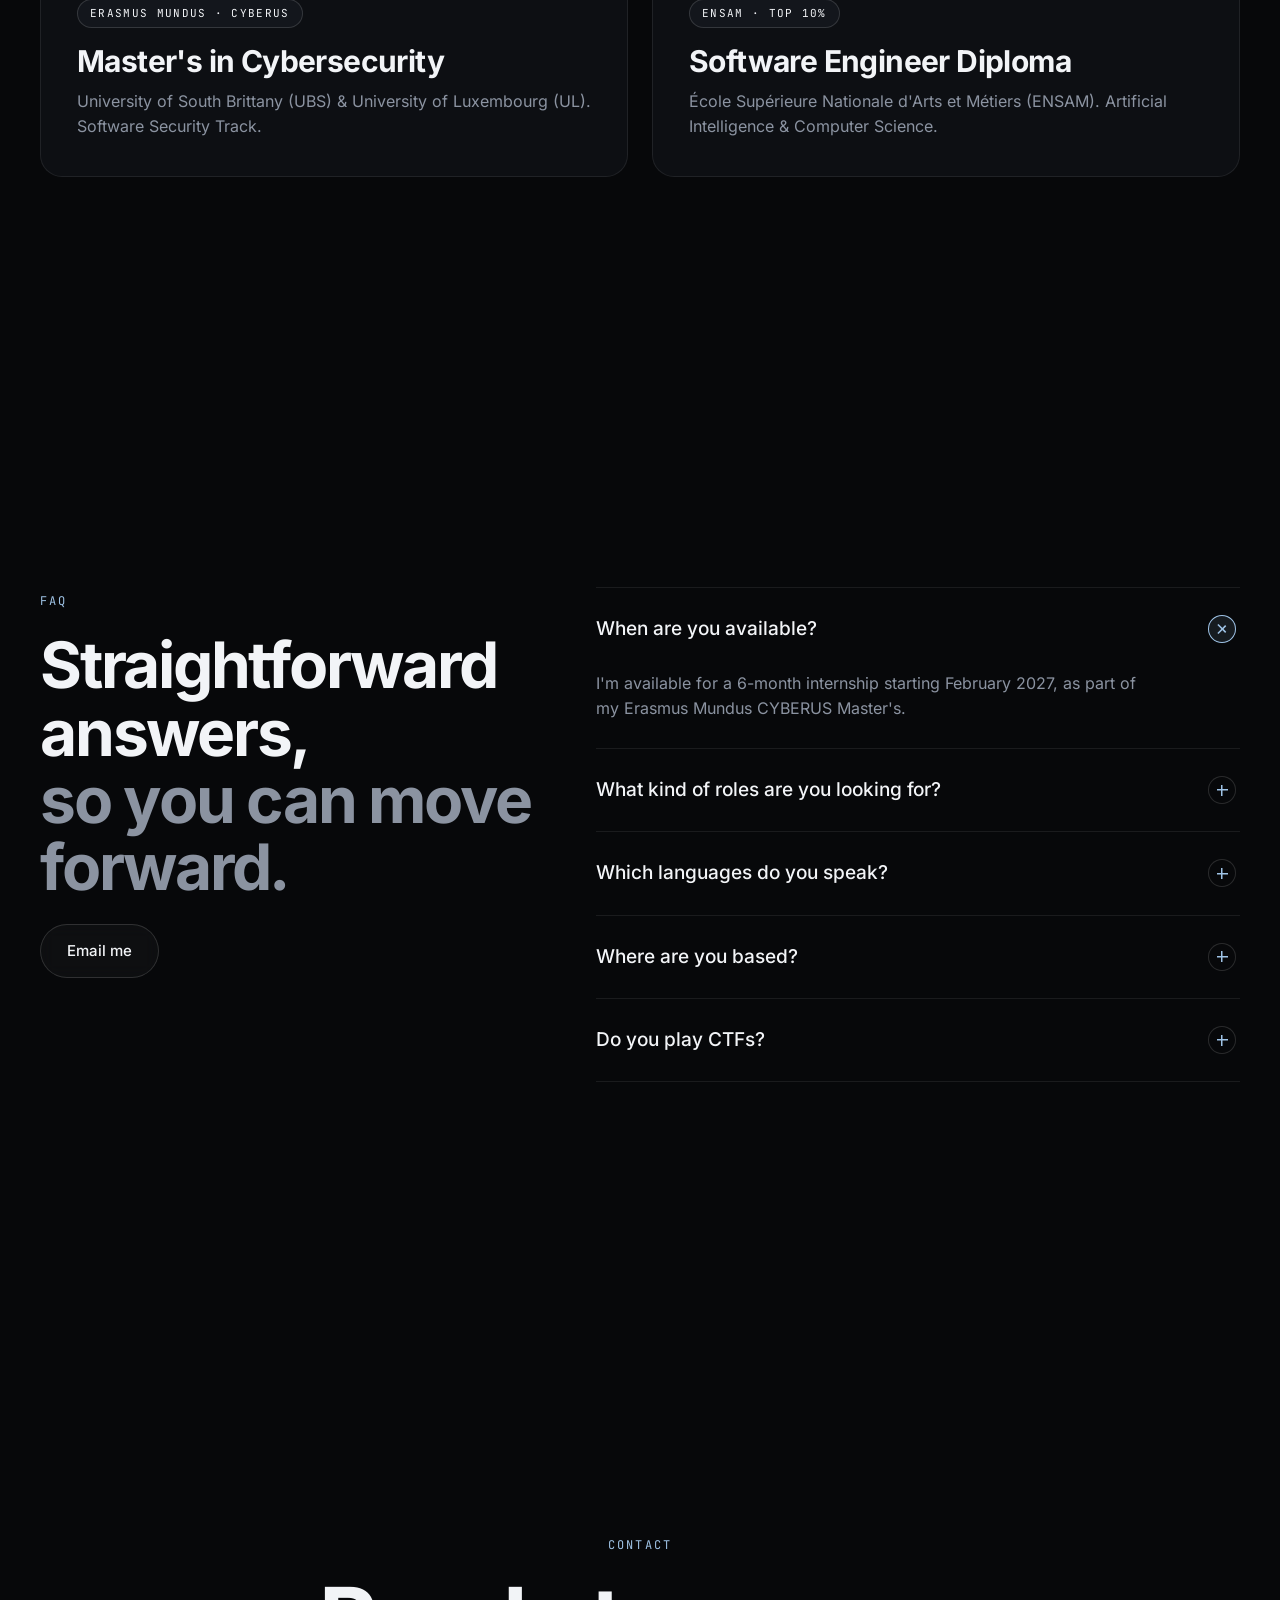
==== commit 566a7038: "Live language wave, light mode, steady expertise panel Language switch now swaps text in place as th" ====
--- a/index.html
+++ b/index.html
@@ -37,6 +37,7 @@
   <meta name="twitter:image:alt" content="Engineer by training, cybersecurity by passion. Ilias Rais." />
 
   <meta name="theme-color" content="#07080a" />
+  <script>try{if(localStorage.getItem("theme")==="light")document.documentElement.dataset.theme="light"}catch(e){}</script>
   <link rel="preload" href="assets/fonts/inter-latin.woff2" as="font" type="font/woff2" crossorigin />
   <link rel="icon" href="favicon.svg" type="image/svg+xml" />
   <link rel="icon" href="favicon-32.png" type="image/png" sizes="32x32" />
@@ -63,8 +64,7 @@
     "sameAs": ["https://linkedin.com/in/ilias-rais", "https://github.com/artfull-boy"]
   }
   </script>
-  <link rel="stylesheet" href="styles.css?v=7" />
-  <link rel="expect" href="#site-end" blocking="render" />
+  <link rel="stylesheet" href="styles.css?v=8" />
 </head>
 <body>
 
@@ -97,6 +97,13 @@
       <span class="nav__name">Ilias Rais</span>
     </a>
     <div class="nav__right">
+      <button class="theme-toggle" id="themeToggle" type="button" aria-label="Switch to light mode" data-to-light="Switch to light mode" data-to-dark="Switch to dark mode">
+        <svg viewBox="0 0 24 24" aria-hidden="true">
+          <mask id="ttMask"><rect x="-4" y="-4" width="32" height="32" fill="#fff"/><circle class="tt-cut" cx="12" cy="12" r="7" fill="#000"/></mask>
+          <circle class="tt-core" cx="12" cy="12" r="5" fill="currentColor" mask="url(#ttMask)"/>
+          <g class="tt-rays" stroke="currentColor" stroke-width="2" stroke-linecap="round"><path d="M12 1.5v2.2M12 20.3v2.2M1.5 12h2.2M20.3 12h2.2M4.6 4.6l1.5 1.5M17.9 17.9l1.5 1.5M4.6 19.4l1.5-1.5M17.9 6.1l1.5-1.5"/></g>
+        </svg>
+      </button>
       <div class="lang mono" aria-label="Language">
         <a href="./" class="lang__opt is-active" hreflang="en" lang="en" aria-current="page">EN</a>
         <a href="fr/" class="lang__opt" hreflang="fr" lang="fr">FR</a>
@@ -662,8 +669,7 @@
     </div>
   </footer>
 
-  <script src="script.js?v=7"></script>
-  <div id="site-end" hidden></div>
+  <script src="script.js?v=8"></script>
   <script>window.va = window.va || function () { (window.vaq = window.vaq || []).push(arguments); };</script>
   <script defer src="/_vercel/insights/script.js"></script>
 </body>
--- a/styles.css
+++ b/styles.css
@@ -4,18 +4,6 @@
    ========================================================= */
 
 :root {
-  --bg: #07080a;
-  --bg-2: #0d0f13;
-  --bg-3: #13161c;
-  --line: rgba(255, 255, 255, 0.08);
-  --line-2: rgba(255, 255, 255, 0.14);
-  --text: #f2f4f7;
-  --muted: #8b93a1;
-  --ice: #9fc3e6;
-  --ice-2: #6ea8dc;
-  --ice-deep: #2b4a68;
-  --ok: #5dffb0;
-  --alert: #ff5d6c;
   --radius: 18px;
   --font: "Inter", system-ui, -apple-system, Segoe UI, Roboto, sans-serif;
   --mono: "JetBrains Mono", ui-monospace, SFMono-Regular, Menlo, monospace;
@@ -99,7 +87,7 @@
   font-weight: 700;
   margin: 0 0 24px;
 }
-.lead { font-size: clamp(17px, 1.5vw, 20px); color: #c4cad4; max-width: 640px; }
+.lead { font-size: clamp(17px, 1.5vw, 20px); color: var(--text-2); max-width: 640px; }
 .tag {
   display: inline-block;
   font-size: 11px;
@@ -142,7 +130,7 @@
 }
 .btn--light:hover::before { transform: none; }
 .btn--light:hover { box-shadow: 0 14px 44px -12px rgba(159, 195, 230, 0.75); }
-.btn--ghost { border-color: var(--line-2); color: var(--text); background: rgba(255, 255, 255, 0.03); backdrop-filter: blur(8px); }
+.btn--ghost { border-color: var(--line-2); color: var(--text); background: color-mix(in srgb, var(--fg) 3%, transparent); backdrop-filter: blur(8px); }
 .btn--ghost:hover { border-color: var(--ice); color: var(--ice); background: rgba(159, 195, 230, 0.06); }
 .btn--sm { padding: 9px 18px; font-size: 14px; }
 
@@ -187,7 +175,7 @@
   transition: background 0.5s var(--ease-soft), border-color 0.5s, padding 0.5s var(--ease);
   border-bottom: 1px solid transparent;
 }
-.nav.scrolled { background: rgba(7, 8, 10, 0.72); backdrop-filter: blur(16px) saturate(140%); border-bottom-color: var(--line); }
+.nav.scrolled { background: color-mix(in srgb, var(--bg) 72%, transparent); backdrop-filter: blur(16px) saturate(140%); border-bottom-color: var(--line); }
 .nav__logo { display: flex; align-items: center; gap: 2px; font-weight: 700; }
 .nav__mark { font-family: var(--mono); font-size: 18px; letter-spacing: -0.02em; }
 .nav__cursor { font-family: var(--mono); color: var(--ice); animation: blink 1s steps(1) infinite; }
@@ -223,13 +211,13 @@
   opacity: 0; transition: opacity 0.6s var(--ease-soft);
 }
 .is-ready .dots { opacity: 1; }
-.dots a { position: relative; width: 8px; height: 8px; border-radius: 50%; background: rgba(255, 255, 255, 0.18); transition: background 0.5s var(--ease-soft), transform 0.5s var(--ease); }
+.dots a { position: relative; width: 8px; height: 8px; border-radius: 50%; background: color-mix(in srgb, var(--fg) 18%, transparent); transition: background 0.5s var(--ease-soft), transform 0.5s var(--ease); }
 .dots a::after {
   content: attr(data-label);
   position: absolute; right: 20px; top: 50%;
   transform: translate(8px, -50%);
   font: 11px var(--mono); letter-spacing: 0.08em; text-transform: uppercase; white-space: nowrap;
-  color: var(--text); background: rgba(13, 15, 19, 0.85); border: 1px solid var(--line);
+  color: var(--text); background: color-mix(in srgb, var(--bg-2) 85%, transparent); border: 1px solid var(--line);
   padding: 4px 10px; border-radius: 99px;
   opacity: 0; pointer-events: none;
   transition: opacity 0.45s var(--ease-soft), transform 0.5s var(--ease);
@@ -241,7 +229,7 @@
 /* ---------- Overlay menu ---------- */
 .menu {
   position: fixed; inset: 0; z-index: 55;
-  background: radial-gradient(120% 80% at 50% 120%, rgba(110, 168, 220, 0.25), transparent 60%), rgba(7, 8, 10, 0.97);
+  background: radial-gradient(120% 80% at 50% 120%, rgba(110, 168, 220, 0.25), transparent 60%), color-mix(in srgb, var(--bg) 97%, transparent);
   backdrop-filter: blur(20px);
   clip-path: inset(0 0 100% 0);
   transition: clip-path 0.9s var(--ease);
@@ -318,7 +306,7 @@
 .is-ready .hero__title .line > span { transform: none; }
 .is-ready .hero__title .line:nth-child(2) > span { transition-delay: 0.12s; }
 .decrypt .glitch { color: var(--ice); opacity: 0.85; }
-.hero__sub { font-size: clamp(16px, 1.8vw, 22px); color: #d6dce5; margin: 0 0 40px; opacity: 0; transform: translateY(14px); transition: 1s var(--ease) 0.5s; }
+.hero__sub { font-size: clamp(16px, 1.8vw, 22px); color: var(--text-1); margin: 0 0 40px; opacity: 0; transform: translateY(14px); transition: opacity 1s var(--ease) 0.5s, transform 1s var(--ease) 0.5s; }
 .hero__sub .sep { color: var(--ice); margin: 0 6px; }
 .hero__ctas { display: flex; gap: 14px; flex-wrap: wrap; justify-content: center; }
 .hero .hero__ctas { opacity: 0; transform: translateY(14px); transition: opacity 1s var(--ease) 0.7s, transform 1s var(--ease) 0.7s; }
@@ -329,19 +317,19 @@
   width: min(1200px, 100% - 48px); margin: 0 auto;
   display: flex; justify-content: space-between; align-items: flex-end; gap: 30px;
 }
-.hero__domains { list-style: none; margin: 0; padding: 0; display: grid; grid-template-columns: repeat(2, auto); gap: 4px 28px; font-size: 12px; color: rgba(242, 244, 247, 0.7); text-transform: uppercase; letter-spacing: 0.1em; }
+.hero__domains { list-style: none; margin: 0; padding: 0; display: grid; grid-template-columns: repeat(2, auto); gap: 4px 28px; font-size: 12px; color: color-mix(in srgb, var(--text) 70%, transparent); text-transform: uppercase; letter-spacing: 0.1em; }
 .hero__domains li::before { content: "▸ "; color: var(--ice); }
 .hero__counter { display: flex; align-items: flex-end; gap: 12px; color: var(--text); }
 .hero__counter-num { font-size: clamp(44px, 6vw, 80px); font-weight: 700; line-height: 0.85; letter-spacing: -0.04em; }
 .hero__counter-label { font-size: 11px; text-transform: uppercase; letter-spacing: 0.12em; line-height: 1.4; opacity: 0.75; }
 
 /* ---------- News strip (bottom of hero) ---------- */
-.news { position: absolute; left: 0; right: 0; bottom: 0; border-top: 1px solid var(--line); background: rgba(7, 8, 10, 0.55); backdrop-filter: blur(14px); font-size: 14px; }
+.news { position: absolute; left: 0; right: 0; bottom: 0; border-top: 1px solid var(--line); background: color-mix(in srgb, var(--bg) 55%, transparent); backdrop-filter: blur(14px); font-size: 14px; }
 .news__inner { width: min(1200px, 100% - 48px); margin: 0 auto; display: flex; align-items: center; gap: 24px; padding: 15px 0; overflow: hidden; }
 .news__label { color: var(--ice); flex: none; }
 .news__track { display: flex; gap: 40px; overflow-x: auto; scrollbar-width: none; }
 .news__track::-webkit-scrollbar { display: none; }
-.news__track a { white-space: nowrap; color: #c4cad4; position: relative; }
+.news__track a { white-space: nowrap; color: var(--text-2); position: relative; }
 .news__track a:hover { color: var(--text); }
 .news__track a + a::before { content: ""; position: absolute; left: -22px; top: 50%; width: 4px; height: 4px; border-radius: 50%; background: var(--muted); }
 
@@ -391,7 +379,7 @@
 .stat { padding: 40px 28px 0; border-right: 1px solid var(--line); transition: background 0.6s var(--ease-soft); }
 .stat:last-child { border-right: 0; }
 .stat:hover { background: linear-gradient(180deg, rgba(159, 195, 230, 0.05), transparent); }
-.stat__num { font-size: clamp(54px, 6vw, 88px); font-weight: 700; letter-spacing: -0.05em; line-height: 1; margin: 0 0 18px; background: linear-gradient(180deg, #fff 30%, var(--ice) 130%); -webkit-background-clip: text; background-clip: text; color: transparent; }
+.stat__num { font-size: clamp(54px, 6vw, 88px); font-weight: 700; letter-spacing: -0.05em; line-height: 1; margin: 0 0 18px; background: linear-gradient(180deg, var(--hi) 30%, var(--ice) 130%); -webkit-background-clip: text; background-clip: text; color: transparent; }
 .stat p { color: var(--muted); margin: 0; font-size: 15px; }
 .marquee { margin-top: clamp(36px, 6vh, 72px); padding: 26px 0; border-block: 1px solid var(--line); overflow: hidden; display: flex; flex-direction: column; gap: 14px; -webkit-mask: linear-gradient(90deg, transparent, #000 10%, #000 90%, transparent); mask: linear-gradient(90deg, transparent, #000 10%, #000 90%, transparent); }
 .marquee__track { display: flex; gap: 14px; width: max-content; animation: marquee 50s linear infinite; }
@@ -420,7 +408,7 @@
 .radar__blip { --glow: 0; pointer-events: none; }
 .radar__blip circle { fill: var(--ice); opacity: calc(0.22 + var(--glow) * 0.78); }
 .radar__blip .radar__halo { fill: none; stroke: var(--ice); stroke-width: 1; opacity: calc(var(--glow) * 0.6); transform: scale(calc(0.6 + var(--glow) * 0.8)); transform-box: fill-box; transform-origin: center; }
-.radar__blip text { font: 9.5px var(--mono); fill: var(--text); paint-order: stroke; stroke: #07080a; stroke-width: 3.5px; stroke-linejoin: round; opacity: 0; transition: opacity 0.5s var(--ease-soft); }
+.radar__blip text { font: 9.5px var(--mono); fill: var(--text); paint-order: stroke; stroke: var(--bg); stroke-width: 3.5px; stroke-linejoin: round; opacity: 0; transition: opacity 0.5s var(--ease-soft); }
 .radar__blip.active circle { fill: var(--ok); opacity: calc(0.6 + var(--glow) * 0.4); }
 .radar__blip.active .radar__halo { stroke: var(--ok); }
 .radar__blip.active text { opacity: 0.9; }
@@ -451,10 +439,10 @@
 .radar__item[aria-pressed="true"] { color: var(--text); border-color: rgba(159, 195, 230, 0.5); background: linear-gradient(90deg, rgba(159, 195, 230, 0.12), rgba(159, 195, 230, 0.02)); }
 .radar__item[aria-pressed="true"] .num { opacity: 1; }
 .radar__desc { display: none; }
-.radar__detail { min-height: 190px; padding: 24px 26px; border-radius: 18px; border: 1px solid var(--line-2); background: radial-gradient(80% 120% at 100% 0%, rgba(110, 168, 220, 0.12), transparent 60%), #0b0d11; }
+.radar__detail { min-height: 190px; padding: 24px 26px; border-radius: 18px; border: 1px solid var(--line-2); background: radial-gradient(80% 120% at 100% 0%, rgba(110, 168, 220, 0.12), transparent 60%), var(--panel); }
 .radar__kicker { font-size: 11px; letter-spacing: 0.14em; text-transform: uppercase; color: var(--ice); margin: 0 0 10px; }
 .radar__detail h3 { font-size: clamp(22px, 2.2vw, 28px); letter-spacing: -0.02em; line-height: 1.15; margin: 0 0 10px; }
-.radar__desc-out { color: #b6bdc8; margin: 0 0 16px; font-size: 15px; }
+.radar__desc-out { color: var(--text-3); margin: 0 0 16px; font-size: 15px; }
 .radar__chips span {
   --glow: 0;
   color: color-mix(in srgb, var(--ok) calc(var(--glow) * 100%), var(--muted));
@@ -518,8 +506,8 @@
 .exp__progress i { position: absolute; top: 0; left: 0; width: 100%; height: 0; background: var(--ice); box-shadow: 0 0 10px var(--ice); }
 .job {
   position: relative; border: 1px solid var(--line-2); border-radius: 22px; padding: 34px 34px 30px;
-  background: linear-gradient(180deg, #11141a, #0b0d11);
-  box-shadow: 0 -20px 60px -30px rgba(0, 0, 0, 0.9);
+  background: linear-gradient(180deg, var(--panel-2), var(--panel));
+  box-shadow: 0 -20px 60px -30px var(--shade);
   transition: border-color 0.6s var(--ease-soft);
 }
 .job:hover { border-color: rgba(159, 195, 230, 0.45); }
@@ -528,7 +516,7 @@
 .job h3 { font-size: clamp(22px, 2.2vw, 28px); letter-spacing: -0.02em; line-height: 1.2; margin: 0 0 4px; }
 .job__role { color: var(--ice); margin: 0 0 18px; font-weight: 500; }
 .job ul { margin: 0 0 22px; padding-left: 0; list-style: none; display: flex; flex-direction: column; gap: 10px; }
-.job li { padding-left: 22px; position: relative; color: #c4cad4; font-size: 15px; }
+.job li { padding-left: 22px; position: relative; color: var(--text-2); font-size: 15px; }
 .job li::before { content: "›"; position: absolute; left: 4px; color: var(--ice); font-family: var(--mono); }
 .job b { color: var(--text); font-weight: 600; }
 .chips { display: flex; flex-wrap: wrap; gap: 8px; }
@@ -569,19 +557,19 @@
   border: 1px solid var(--line-2);
   background:
     radial-gradient(70% 120% at 100% 0%, rgba(110, 168, 220, 0.16), transparent 60%),
-    linear-gradient(180deg, #12151b, #0b0d11);
-  box-shadow: 0 -24px 70px -30px rgba(0, 0, 0, 0.95);
+    linear-gradient(180deg, var(--panel-2), var(--panel));
+  box-shadow: 0 -24px 70px -30px var(--shade);
   overflow: hidden;
   transition: border-color 0.6s var(--ease-soft);
 }
-.why-card:nth-child(2n) { background: radial-gradient(70% 120% at 0% 0%, rgba(110, 168, 220, 0.14), transparent 60%), linear-gradient(180deg, #11141a, #0a0c10); }
+.why-card:nth-child(2n) { background: radial-gradient(70% 120% at 0% 0%, rgba(110, 168, 220, 0.14), transparent 60%), linear-gradient(180deg, var(--panel-2), var(--panel-3)); }
 .why-card:hover { border-color: rgba(159, 195, 230, 0.45); }
 .why-card__index { font-size: 14px; color: var(--ice); padding-top: 6px; }
 .why-card__kicker { font-size: 12px; letter-spacing: 0.14em; text-transform: uppercase; color: var(--muted); margin: 0 0 12px; }
 .why-card h3 { font-size: clamp(24px, 2.6vw, 34px); line-height: 1.12; letter-spacing: -0.03em; margin: 0 0 16px; }
-.why-card__main p:last-child { color: #b6bdc8; margin: 0; font-size: 16px; max-width: 620px; }
+.why-card__main p:last-child { color: var(--text-3); margin: 0; font-size: 16px; max-width: 620px; }
 .why-card__proof { border-left: 1px solid var(--line); padding-left: 28px; align-self: stretch; display: flex; flex-direction: column; justify-content: flex-end; }
-.why-card__proof strong { font-size: clamp(40px, 4vw, 56px); line-height: 1; letter-spacing: -0.05em; background: linear-gradient(180deg, #fff 30%, var(--ice) 130%); -webkit-background-clip: text; background-clip: text; color: transparent; }
+.why-card__proof strong { font-size: clamp(40px, 4vw, 56px); line-height: 1; letter-spacing: -0.05em; background: linear-gradient(180deg, var(--hi) 30%, var(--ice) 130%); -webkit-background-clip: text; background-clip: text; color: transparent; }
 .why-card__proof span { color: var(--muted); font-size: 14px; margin-top: 8px; }
 
 /* ---------- Claim verification (scroll-scrubbed quote) ---------- */
@@ -628,12 +616,12 @@
 .sig {
   display: flex; align-items: center; gap: 14px; text-align: left;
   padding: 14px 20px 14px 16px; min-width: 250px;
-  border: 1px solid var(--line-2); border-radius: 16px; background: rgba(13, 15, 19, 0.8); backdrop-filter: blur(8px);
+  border: 1px solid var(--line-2); border-radius: 16px; background: color-mix(in srgb, var(--bg-2) 80%, transparent); backdrop-filter: blur(8px);
   transition: border-color 0.6s var(--ease-soft), background 0.6s var(--ease-soft), transform 0.7s var(--ease), box-shadow 0.7s var(--ease-soft);
 }
 .sig b { display: block; font-size: 15px; font-weight: 600; }
 .sig__state { font-size: 11.5px; color: var(--muted); letter-spacing: 0.04em; }
-.sig__icon { position: relative; flex: none; width: 34px; height: 34px; border-radius: 50%; border: 1.5px dashed rgba(255, 255, 255, 0.2); display: grid; place-items: center; transition: border-color 0.5s, background 0.5s; }
+.sig__icon { position: relative; flex: none; width: 34px; height: 34px; border-radius: 50%; border: 1.5px dashed color-mix(in srgb, var(--fg) 20%, transparent); display: grid; place-items: center; transition: border-color 0.5s, background 0.5s; }
 .sig__icon svg { width: 16px; height: 16px; fill: none; stroke: var(--ok); stroke-width: 2.4; stroke-linecap: round; stroke-linejoin: round; stroke-dasharray: 24; stroke-dashoffset: 24; transition: stroke-dashoffset 0.6s var(--ease) 0.15s; }
 .sig.pending .sig__icon { border-color: var(--ice); border-style: solid; border-right-color: transparent; animation: sweep 0.8s linear infinite; }
 .sig.pending .sig__state { color: var(--ice); }
@@ -665,12 +653,12 @@
 .awards { display: grid; grid-template-columns: repeat(3, 1fr); gap: 20px; margin-bottom: clamp(24px, 4vh, 48px); }
 .award { display: flex; align-items: center; gap: 22px; padding: clamp(16px, 2.4vh, 24px) 24px; border: 1px solid var(--line); border-radius: var(--radius); background: var(--bg-2); transition: border-color 0.6s var(--ease-soft), transform 0.8s var(--ease), background 0.6s var(--ease-soft); }
 .award:not(.reveal):hover { border-color: rgba(159, 195, 230, 0.4); transform: translateY(-5px); background: var(--bg-3); }
-.award__rank { font-size: 42px; font-weight: 800; letter-spacing: -0.05em; background: linear-gradient(180deg, #fff, var(--ice)); -webkit-background-clip: text; background-clip: text; color: transparent; min-width: 70px; }
+.award__rank { font-size: 42px; font-weight: 800; letter-spacing: -0.05em; background: linear-gradient(180deg, var(--hi), var(--ice)); -webkit-background-clip: text; background-clip: text; color: transparent; min-width: 70px; }
 .award h4 { margin: 0; font-size: 17px; }
 .award p { margin: 2px 0 0; color: var(--muted); font-size: 14px; }
 .certs { display: grid; grid-template-columns: repeat(4, 1fr); gap: 1px; background: var(--line); border: 1px solid var(--line); border-radius: var(--radius); overflow: hidden; }
 .cert { background: var(--bg); padding: 24px; display: flex; flex-direction: column; gap: 8px; min-height: clamp(96px, 12vh, 130px); color: var(--muted); font-size: 14.5px; transition: background 0.7s var(--ease-soft), color 0.6s var(--ease-soft); }
-.cert__org { font: 700 20px var(--font); letter-spacing: -0.02em; color: #5f6773; transition: color 0.6s var(--ease-soft), transform 0.7s var(--ease); }
+.cert__org { font: 700 20px var(--font); letter-spacing: -0.02em; color: var(--dim); transition: color 0.6s var(--ease-soft), transform 0.7s var(--ease); }
 .cert:hover { background: var(--bg-3); color: var(--text); }
 .cert:hover .cert__org { color: var(--ice); transform: translateX(4px); }
 
@@ -821,18 +809,146 @@
   .claim__sticky { position: relative; }
 }
 
-/* ---------- Language switch: wave transition between EN and FR ---------- */
-@view-transition { navigation: auto; }
-::view-transition-old(root),
-::view-transition-new(root) { animation: none; mix-blend-mode: normal; }
+/* ---------- Language switch: wave ring ---------- */
 .lang-wave {
-  position: fixed; z-index: 9999; pointer-events: none; border-radius: 50%;
+  position: fixed; z-index: 9999; pointer-events: none; border-radius: 50%; contain: strict;
   transform: translate(-50%, -50%);
   box-shadow:
     inset 0 0 0 1.5px rgba(205, 228, 250, 0.95),
-    inset 0 0 22px 2px rgba(159, 195, 230, 0.55),
-    inset 0 0 90px 18px rgba(110, 168, 220, 0.18);
+    inset 0 0 22px 2px rgba(159, 195, 230, 0.55);
 }
 .lang-wave.trail {
   box-shadow: inset 0 0 0 1px rgba(159, 195, 230, 0.45), inset 0 0 40px 6px rgba(159, 195, 230, 0.12);
 }
+
+/* ---------- Themes: dark (default) and light ----------
+   Colours are registered properties so the whole page can glide between themes. */
+@property --bg { syntax: "<color>"; inherits: true; initial-value: #07080a; }
+@property --bg-2 { syntax: "<color>"; inherits: true; initial-value: #0d0f13; }
+@property --bg-3 { syntax: "<color>"; inherits: true; initial-value: #13161c; }
+@property --line { syntax: "<color>"; inherits: true; initial-value: rgba(255, 255, 255, 0.08); }
+@property --line-2 { syntax: "<color>"; inherits: true; initial-value: rgba(255, 255, 255, 0.14); }
+@property --text { syntax: "<color>"; inherits: true; initial-value: #f2f4f7; }
+@property --muted { syntax: "<color>"; inherits: true; initial-value: #8b93a1; }
+@property --ice { syntax: "<color>"; inherits: true; initial-value: #9fc3e6; }
+@property --ice-2 { syntax: "<color>"; inherits: true; initial-value: #6ea8dc; }
+@property --ice-deep { syntax: "<color>"; inherits: true; initial-value: #2b4a68; }
+@property --ok { syntax: "<color>"; inherits: true; initial-value: #5dffb0; }
+@property --alert { syntax: "<color>"; inherits: true; initial-value: #ff5d6c; }
+@property --fg { syntax: "<color>"; inherits: true; initial-value: #ffffff; }
+@property --hi { syntax: "<color>"; inherits: true; initial-value: #ffffff; }
+@property --text-1 { syntax: "<color>"; inherits: true; initial-value: #d6dce5; }
+@property --text-2 { syntax: "<color>"; inherits: true; initial-value: #c4cad4; }
+@property --text-3 { syntax: "<color>"; inherits: true; initial-value: #b6bdc8; }
+@property --dim { syntax: "<color>"; inherits: true; initial-value: #5f6773; }
+@property --panel { syntax: "<color>"; inherits: true; initial-value: #0b0d11; }
+@property --panel-2 { syntax: "<color>"; inherits: true; initial-value: #11141a; }
+@property --panel-3 { syntax: "<color>"; inherits: true; initial-value: #0a0c10; }
+@property --shade { syntax: "<color>"; inherits: true; initial-value: rgba(0, 0, 0, 0.9); }
+:root {
+  --bg: #07080a;
+  --bg-2: #0d0f13;
+  --bg-3: #13161c;
+  --line: rgba(255, 255, 255, 0.08);
+  --line-2: rgba(255, 255, 255, 0.14);
+  --text: #f2f4f7;
+  --muted: #8b93a1;
+  --ice: #9fc3e6;
+  --ice-2: #6ea8dc;
+  --ice-deep: #2b4a68;
+  --ok: #5dffb0;
+  --alert: #ff5d6c;
+  --fg: #ffffff;
+  --hi: #ffffff;
+  --text-1: #d6dce5;
+  --text-2: #c4cad4;
+  --text-3: #b6bdc8;
+  --dim: #5f6773;
+  --panel: #0b0d11;
+  --panel-2: #11141a;
+  --panel-3: #0a0c10;
+  --shade: rgba(0, 0, 0, 0.9);
+}
+html[data-theme="light"] {
+  color-scheme: light;
+  --bg: #f3f5f8;
+  --bg-2: #e9edf2;
+  --bg-3: #dfe5ec;
+  --line: rgba(14, 24, 38, 0.1);
+  --line-2: rgba(14, 24, 38, 0.17);
+  --text: #0b0e13;
+  --muted: #5a6472;
+  --ice: #2c6aa6;
+  --ice-2: #3b7fc0;
+  --ice-deep: #c3d8ec;
+  --ok: #0b9a5c;
+  --alert: #d93445;
+  --fg: #0b0e13;
+  --hi: #0b0e13;
+  --text-1: #262d37;
+  --text-2: #333b47;
+  --text-3: #46505d;
+  --dim: #9aa3af;
+  --panel: #ffffff;
+  --panel-2: #f8fafc;
+  --panel-3: #ffffff;
+  --shade: rgba(20, 35, 55, 0.2);
+}
+/* consoles and visuals stay dark in both themes */
+html[data-theme="light"] :is(.lab, .proj__visual, .preloader, .portrait) {
+  color: var(--text);
+  --bg: #07080a;
+  --bg-2: #0d0f13;
+  --bg-3: #13161c;
+  --line: rgba(255, 255, 255, 0.08);
+  --line-2: rgba(255, 255, 255, 0.14);
+  --text: #f2f4f7;
+  --muted: #8b93a1;
+  --ice: #9fc3e6;
+  --ice-2: #6ea8dc;
+  --ice-deep: #2b4a68;
+  --ok: #5dffb0;
+  --alert: #ff5d6c;
+  --fg: #ffffff;
+  --hi: #ffffff;
+  --text-1: #d6dce5;
+  --text-2: #c4cad4;
+  --text-3: #b6bdc8;
+  --dim: #5f6773;
+  --panel: #0b0d11;
+  --panel-2: #11141a;
+  --panel-3: #0a0c10;
+  --shade: rgba(0, 0, 0, 0.9);
+}
+html.theme-anim { transition: --bg 0.7s var(--ease-soft), --bg-2 0.7s var(--ease-soft), --bg-3 0.7s var(--ease-soft), --line 0.7s var(--ease-soft), --line-2 0.7s var(--ease-soft), --text 0.7s var(--ease-soft), --muted 0.7s var(--ease-soft), --ice 0.7s var(--ease-soft), --ice-2 0.7s var(--ease-soft), --ice-deep 0.7s var(--ease-soft), --ok 0.7s var(--ease-soft), --alert 0.7s var(--ease-soft), --fg 0.7s var(--ease-soft), --hi 0.7s var(--ease-soft), --text-1 0.7s var(--ease-soft), --text-2 0.7s var(--ease-soft), --text-3 0.7s var(--ease-soft), --dim 0.7s var(--ease-soft), --panel 0.7s var(--ease-soft), --panel-2 0.7s var(--ease-soft), --panel-3 0.7s var(--ease-soft), --shade 0.7s var(--ease-soft); }
+html.theme-anim body { transition: background-color 0.7s var(--ease-soft), color 0.7s var(--ease-soft); }
+
+html[data-theme="light"] .hero__glow {
+  background:
+    radial-gradient(ellipse 34% 16% at 50% 6%, rgba(120, 170, 222, 0.55), rgba(150, 190, 228, 0.3) 50%, transparent 100%),
+    radial-gradient(ellipse 60% 30% at 50% 6%, rgba(110, 168, 220, 0.3), transparent 70%);
+}
+html[data-theme="light"] .hero__arc { border-color: rgba(44, 106, 166, 0.35); box-shadow: 0 0 40px rgba(110, 168, 220, 0.3), inset 0 0 60px rgba(110, 168, 220, 0.12); }
+html[data-theme="light"] .hero__scan { background: conic-gradient(from 0deg, transparent 0deg, rgba(44, 106, 166, 0.5) 6deg, transparent 22deg); }
+html[data-theme="light"] .radar__beam { background: conic-gradient(from -70deg, transparent 0deg, rgba(44, 106, 166, 0.02) 20deg, rgba(44, 106, 166, 0.2) 69deg, rgba(44, 106, 166, 0.7) 70deg, transparent 70.6deg); }
+html[data-theme="light"] .hero__canvas { opacity: 1; }
+
+/* ---------- Theme toggle: a sun that folds into a moon ---------- */
+.theme-toggle {
+  display: grid; place-items: center; width: 38px; height: 38px; padding: 0;
+  border: 1px solid var(--line-2); border-radius: 50%; background: none; color: var(--text); cursor: pointer;
+  transition: border-color 0.5s var(--ease-soft), background 0.5s var(--ease-soft);
+}
+.theme-toggle:hover { border-color: var(--ice); background: rgba(159, 195, 230, 0.08); }
+.theme-toggle svg { width: 18px; height: 18px; overflow: visible; transition: transform 0.7s var(--ease); }
+.theme-toggle .tt-core { transition: r 0.6s var(--ease); }
+.theme-toggle .tt-cut { transition: transform 0.6s var(--ease); transform: translate(9px, -9px); }
+.theme-toggle .tt-rays { transform-origin: 12px 12px; transition: transform 0.6s var(--ease), opacity 0.4s var(--ease-soft); }
+/* dark theme shows the moon (click for light), light theme shows the sun */
+html:not([data-theme="light"]) .theme-toggle .tt-core { r: 8px; }
+html:not([data-theme="light"]) .theme-toggle .tt-cut { transform: translate(4px, -4px); }
+html:not([data-theme="light"]) .theme-toggle .tt-rays { transform: rotate(-45deg) scale(0.4); opacity: 0; }
+html:not([data-theme="light"]) .theme-toggle svg { transform: rotate(-30deg); }
+@media (max-width: 760px) { .theme-toggle { width: 34px; height: 34px; } }
+html[data-theme="light"] .lang-wave { box-shadow: inset 0 0 0 1.5px rgba(44, 106, 166, 0.85), inset 0 0 22px 2px rgba(59, 127, 192, 0.35); }
+html[data-theme="light"] .lang-wave.trail { box-shadow: inset 0 0 0 1px rgba(44, 106, 166, 0.35), inset 0 0 40px 6px rgba(59, 127, 192, 0.1); }
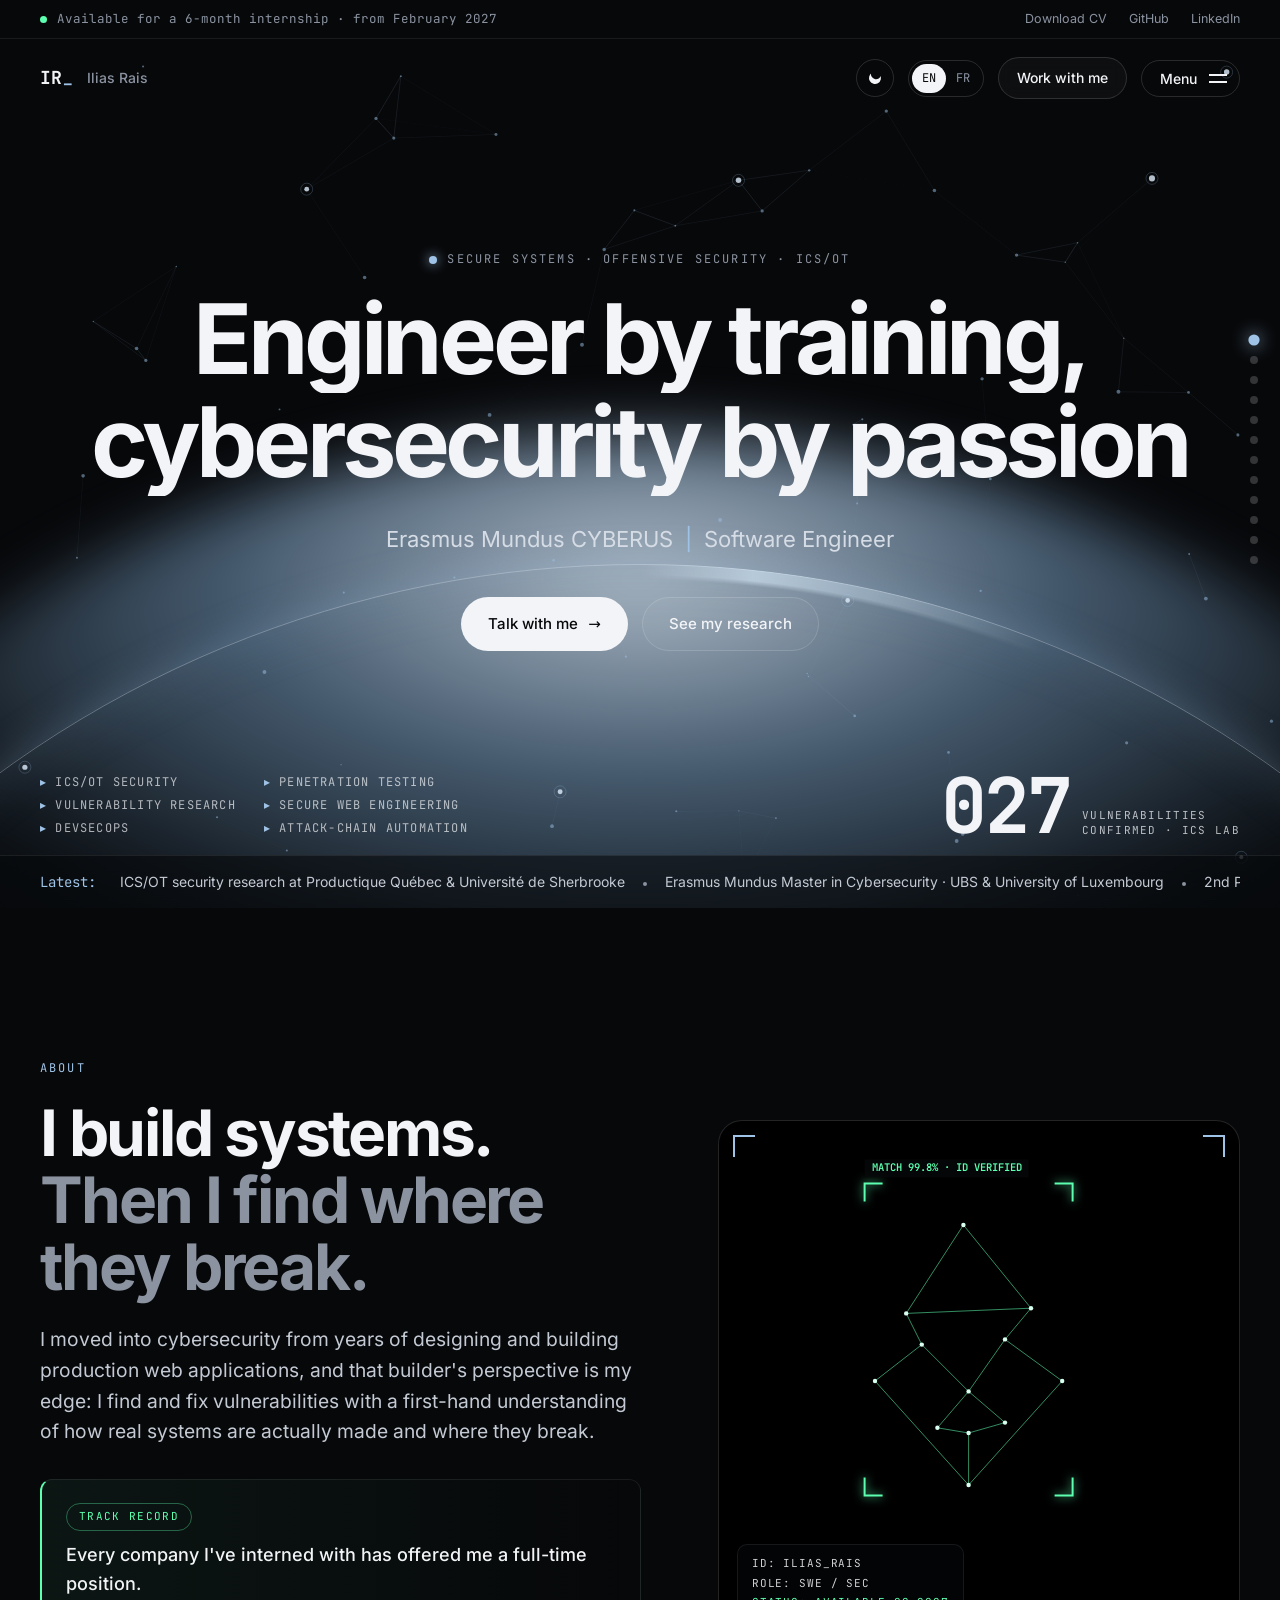
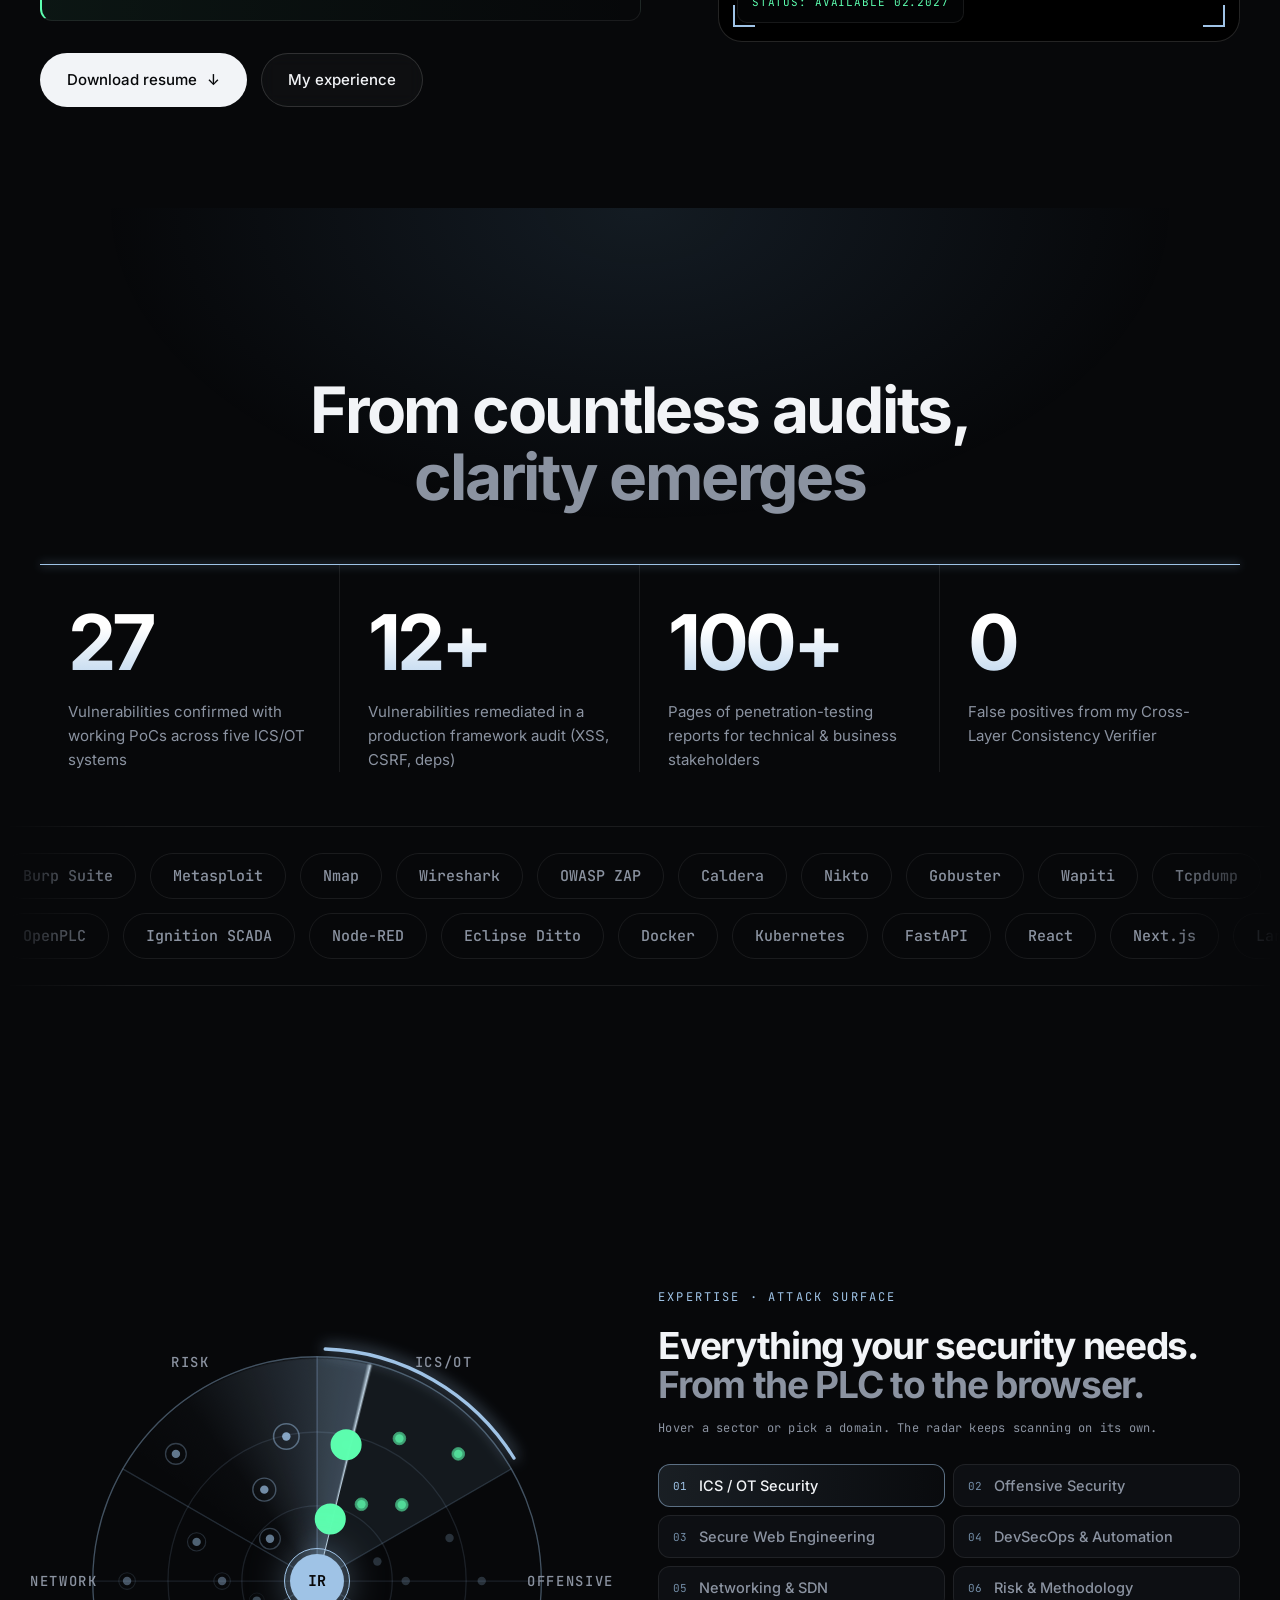
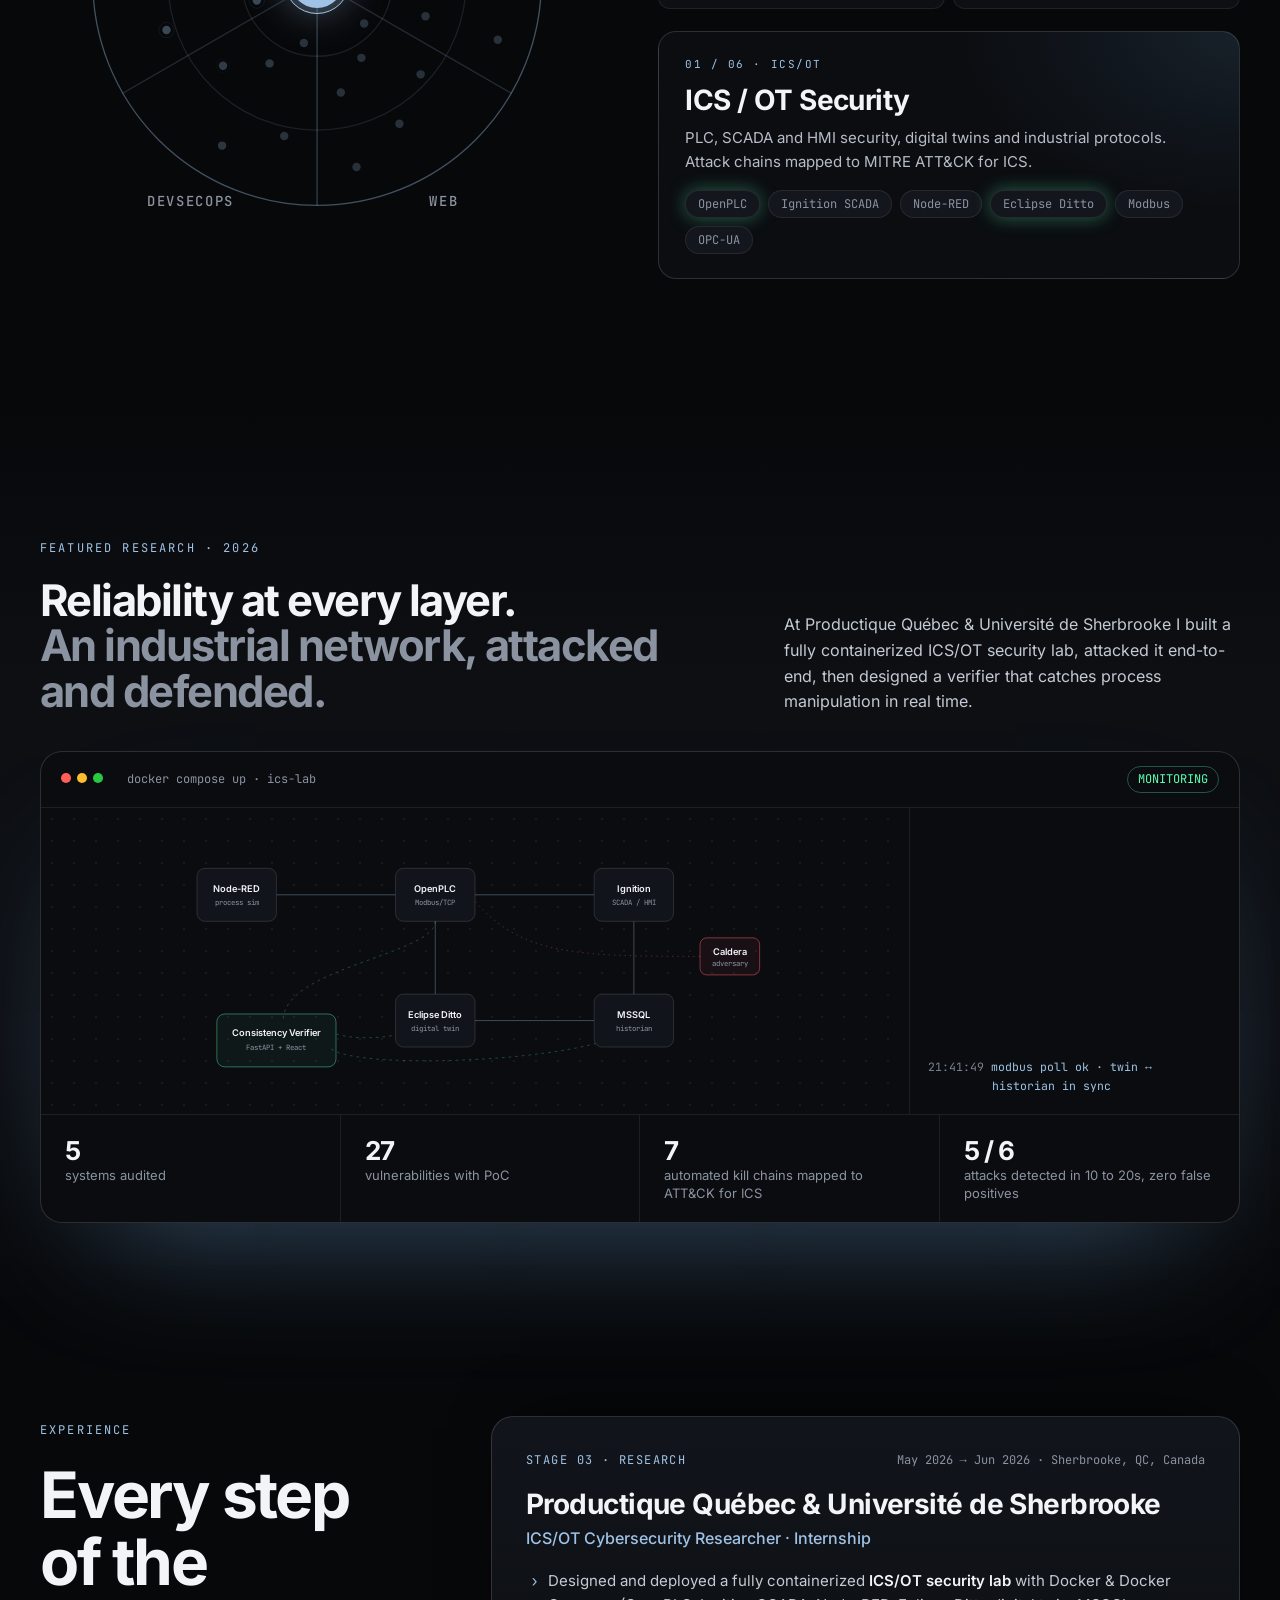
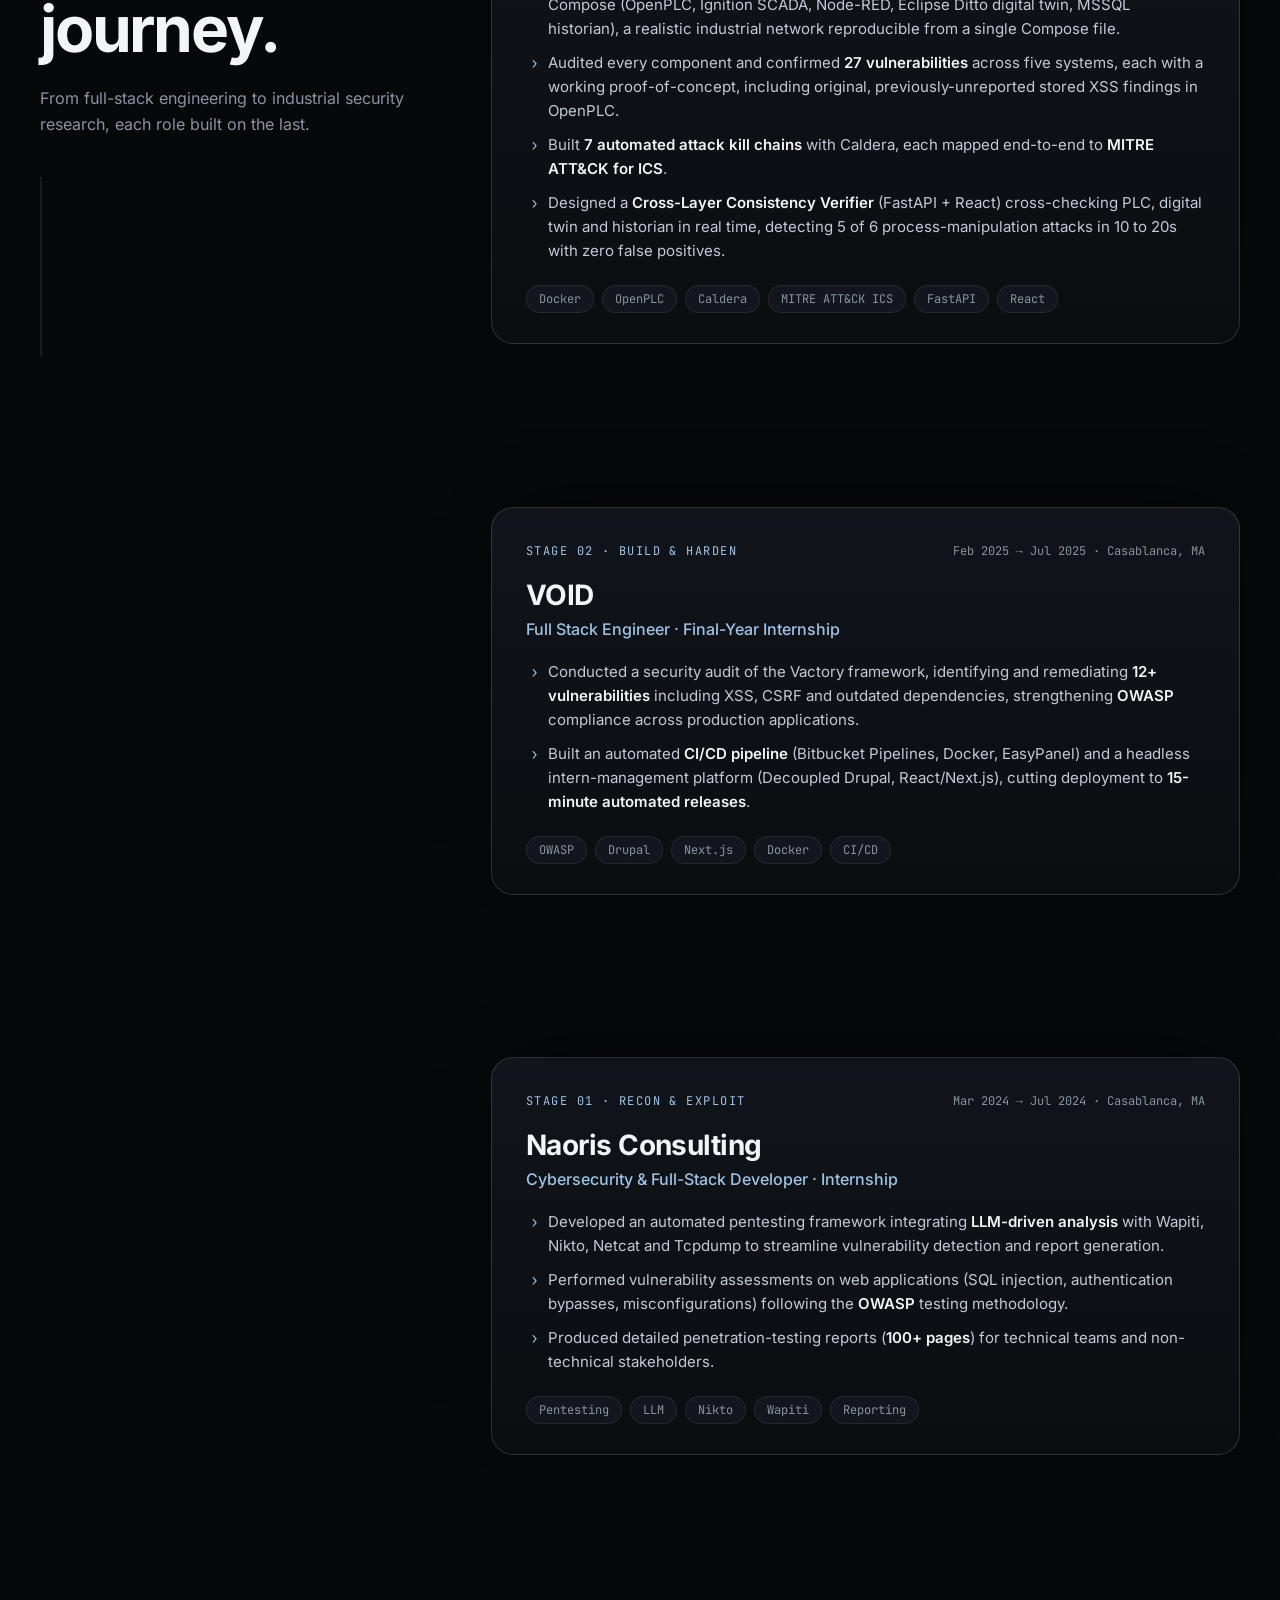
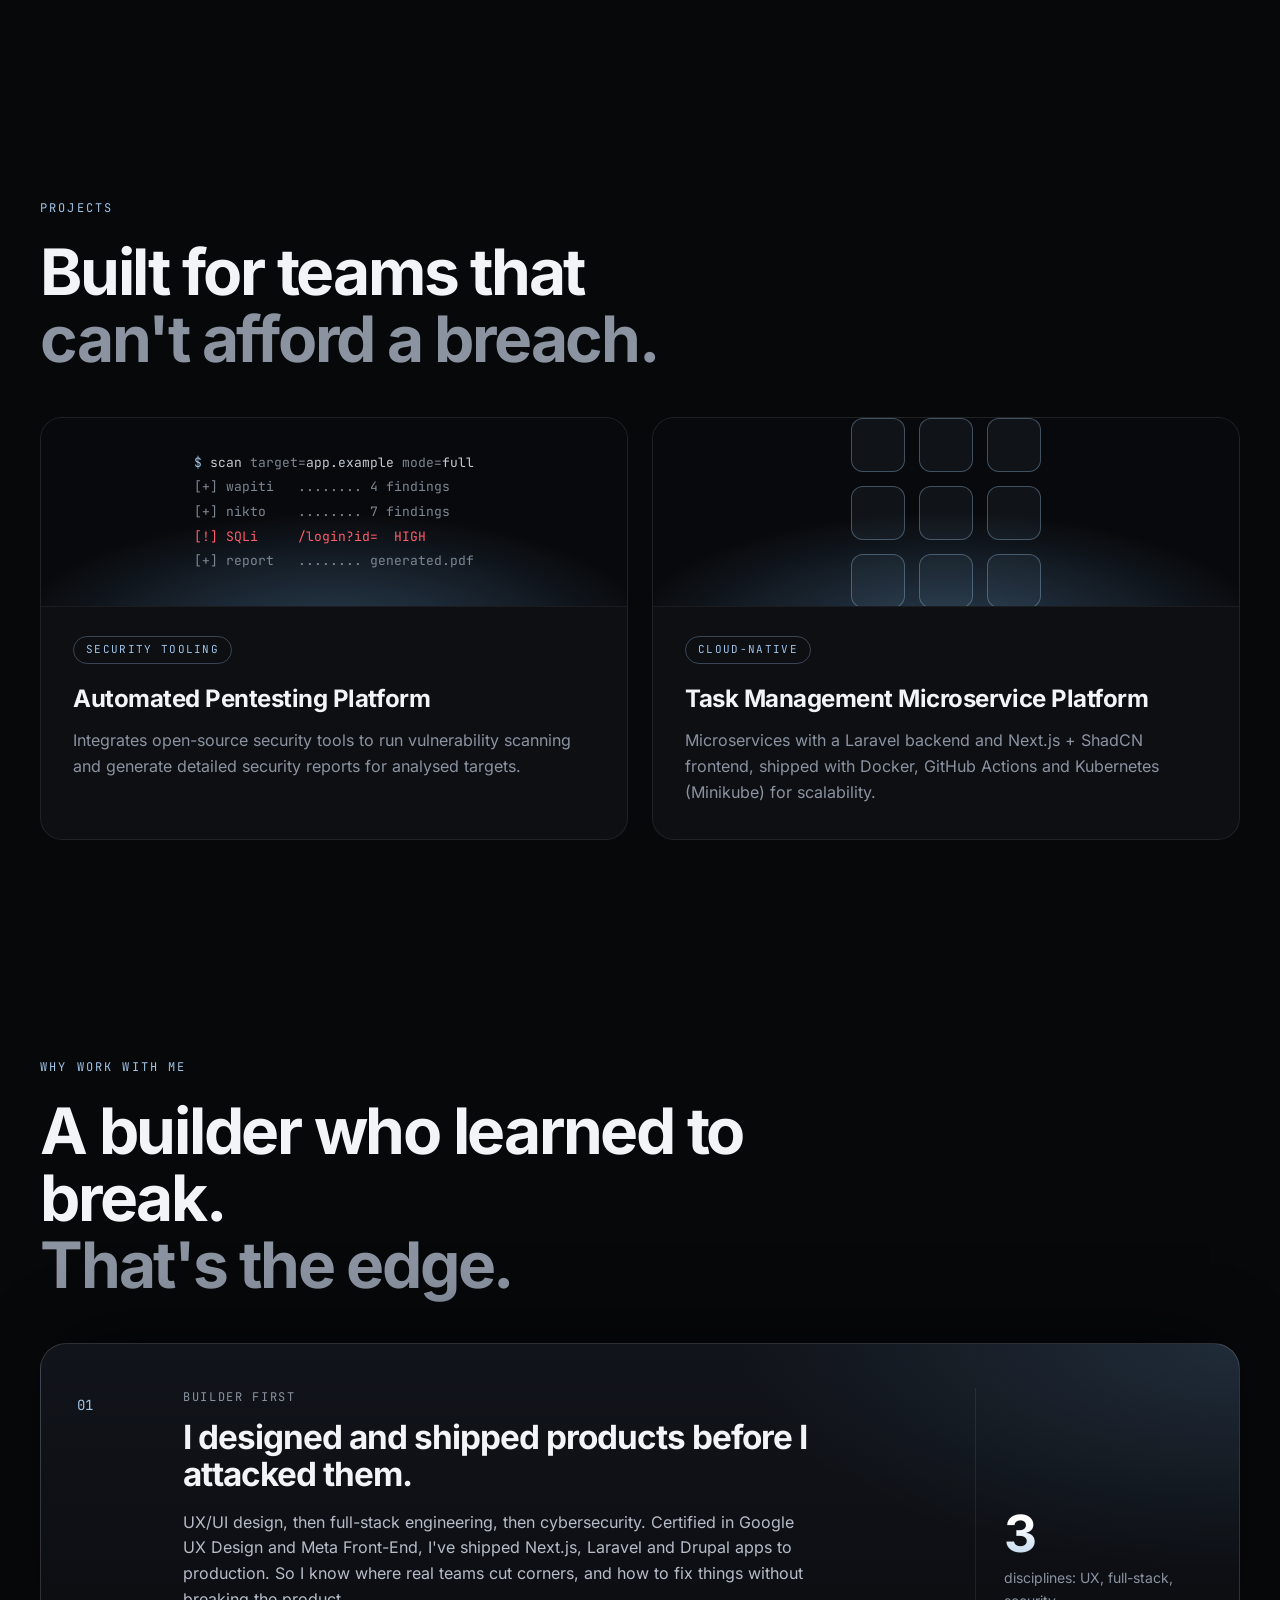
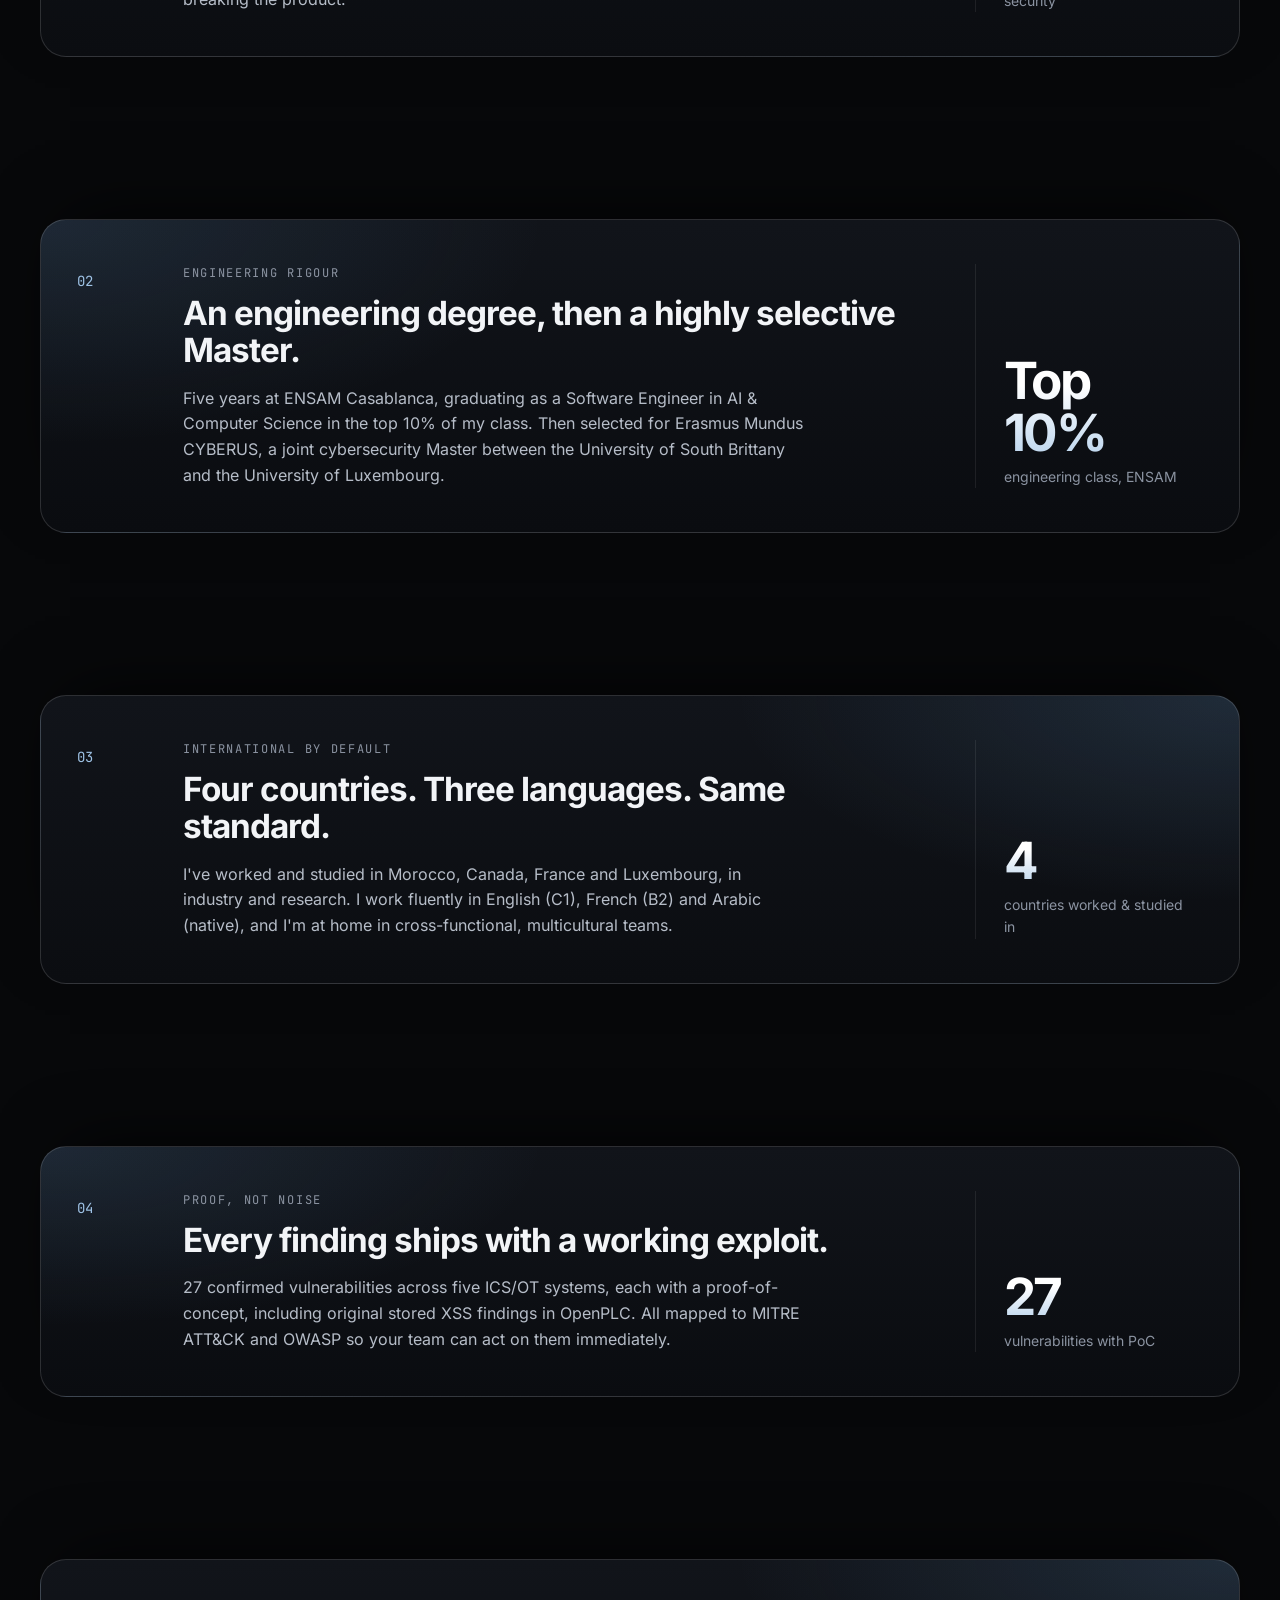
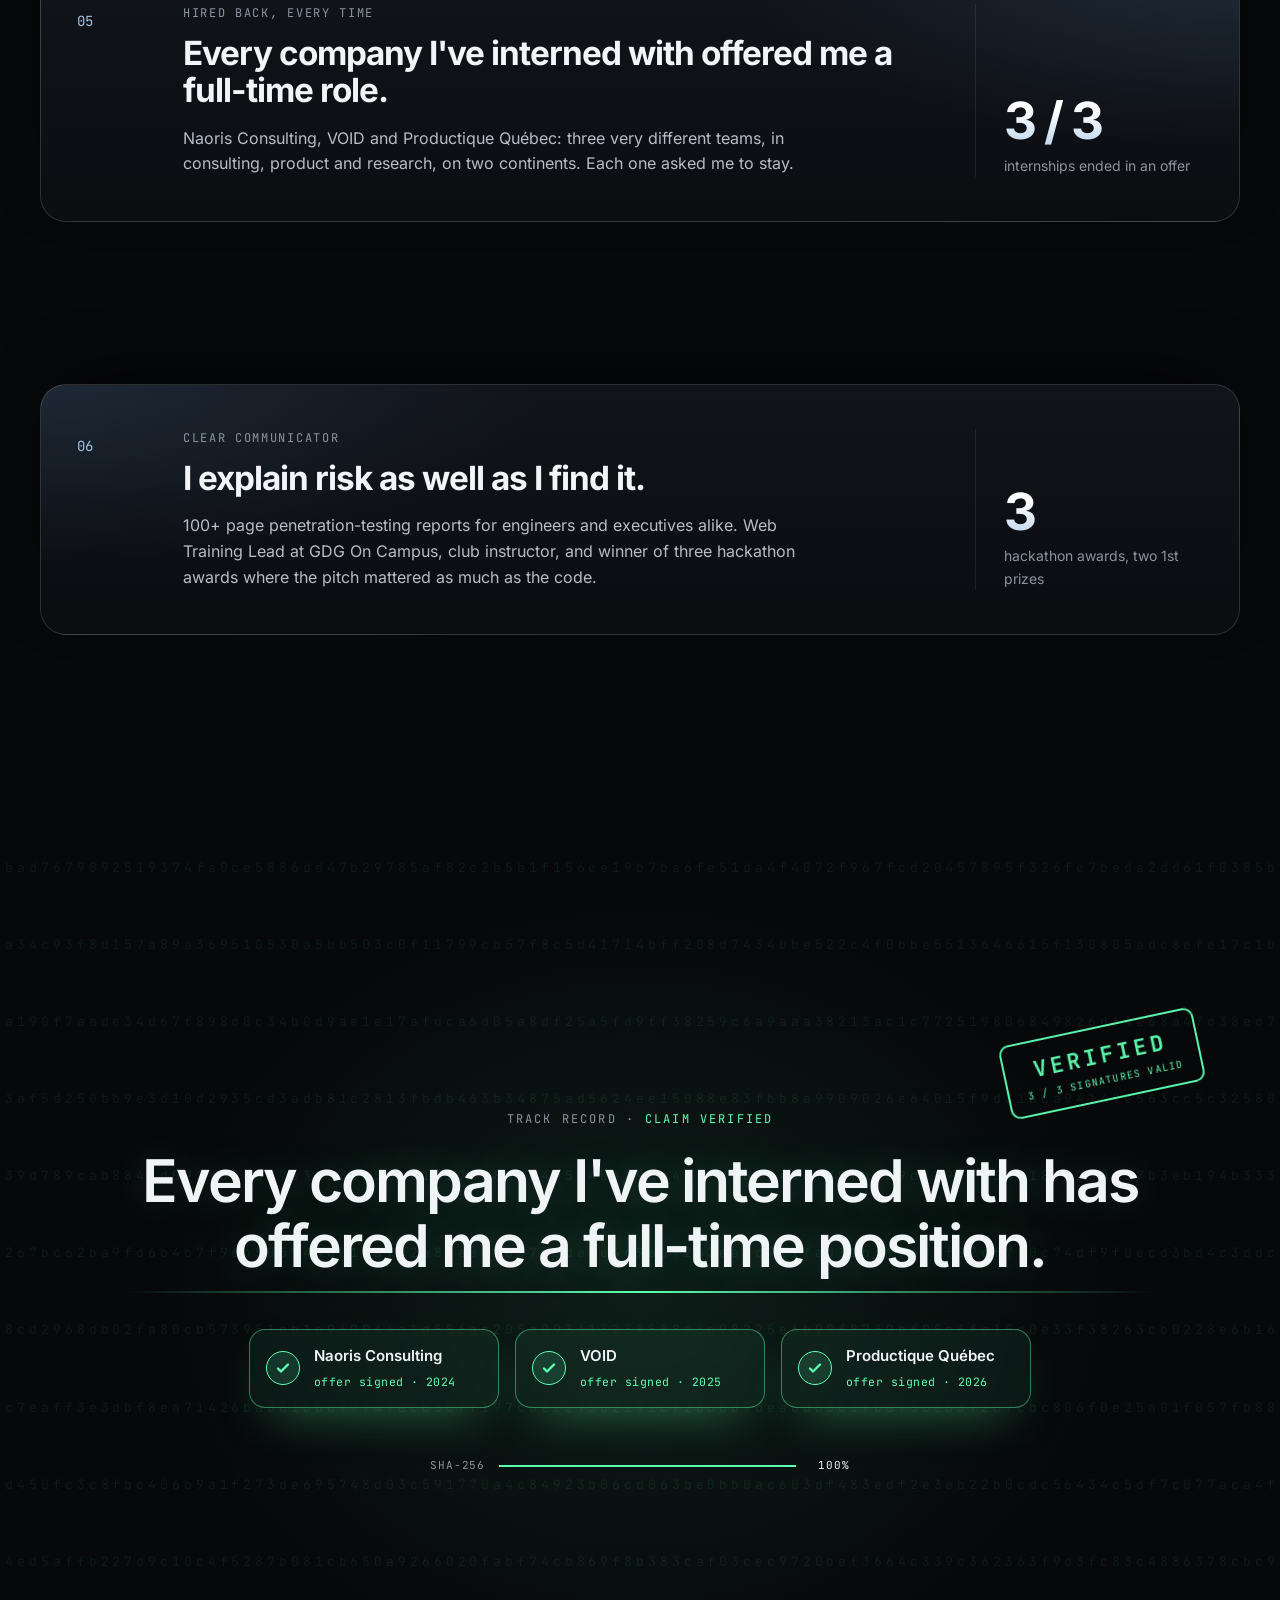
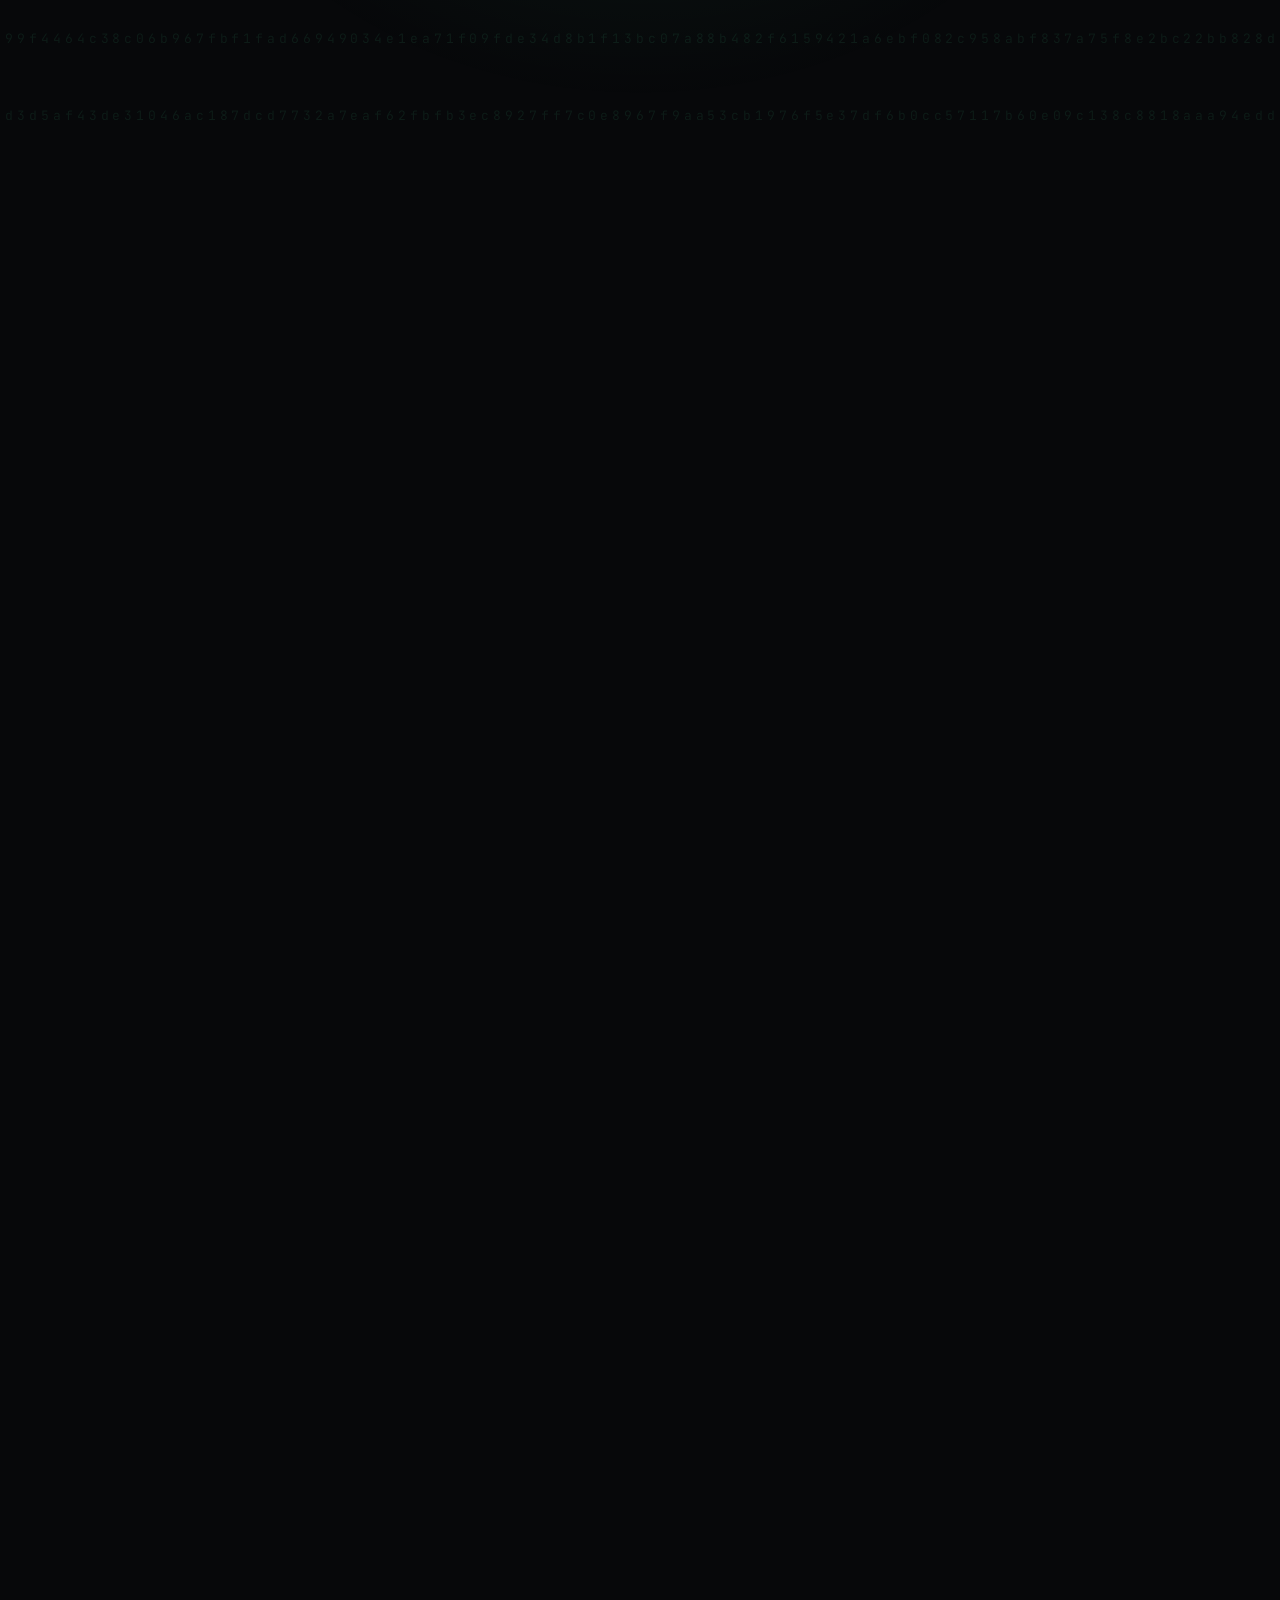
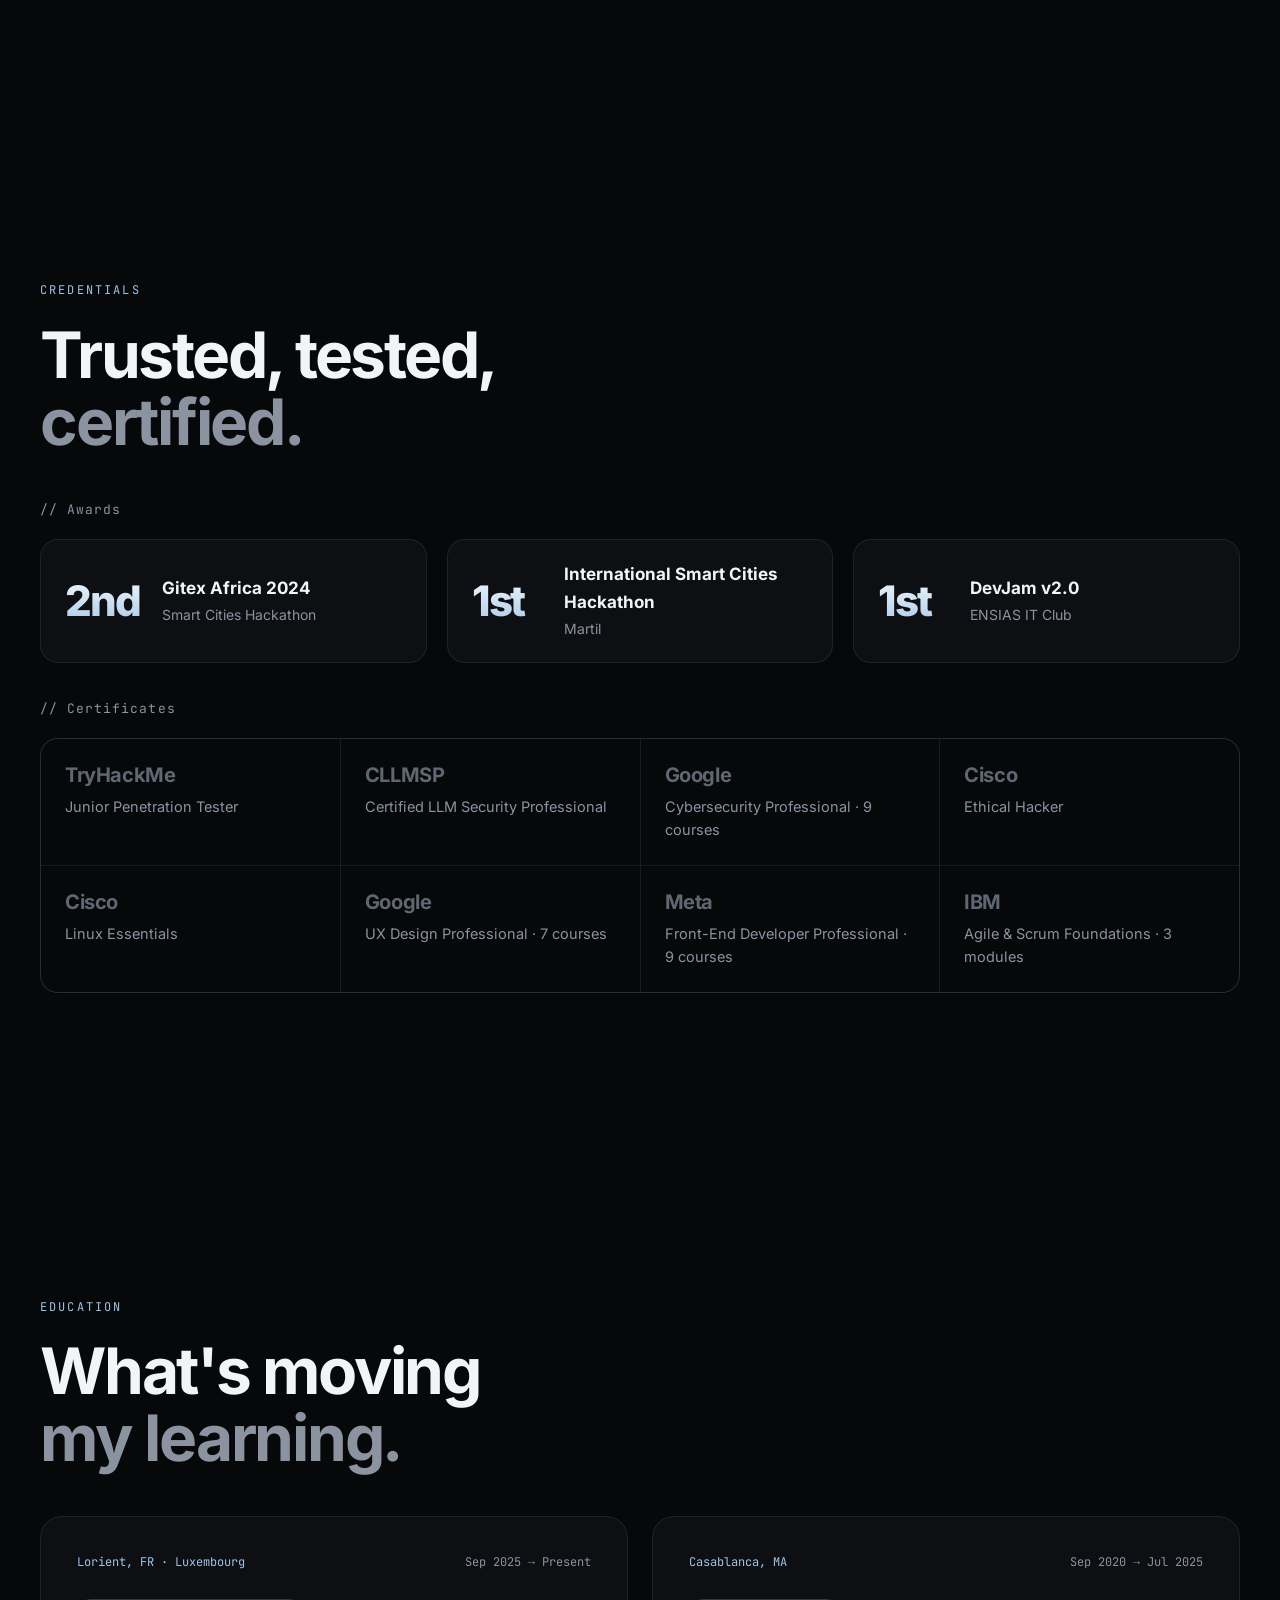
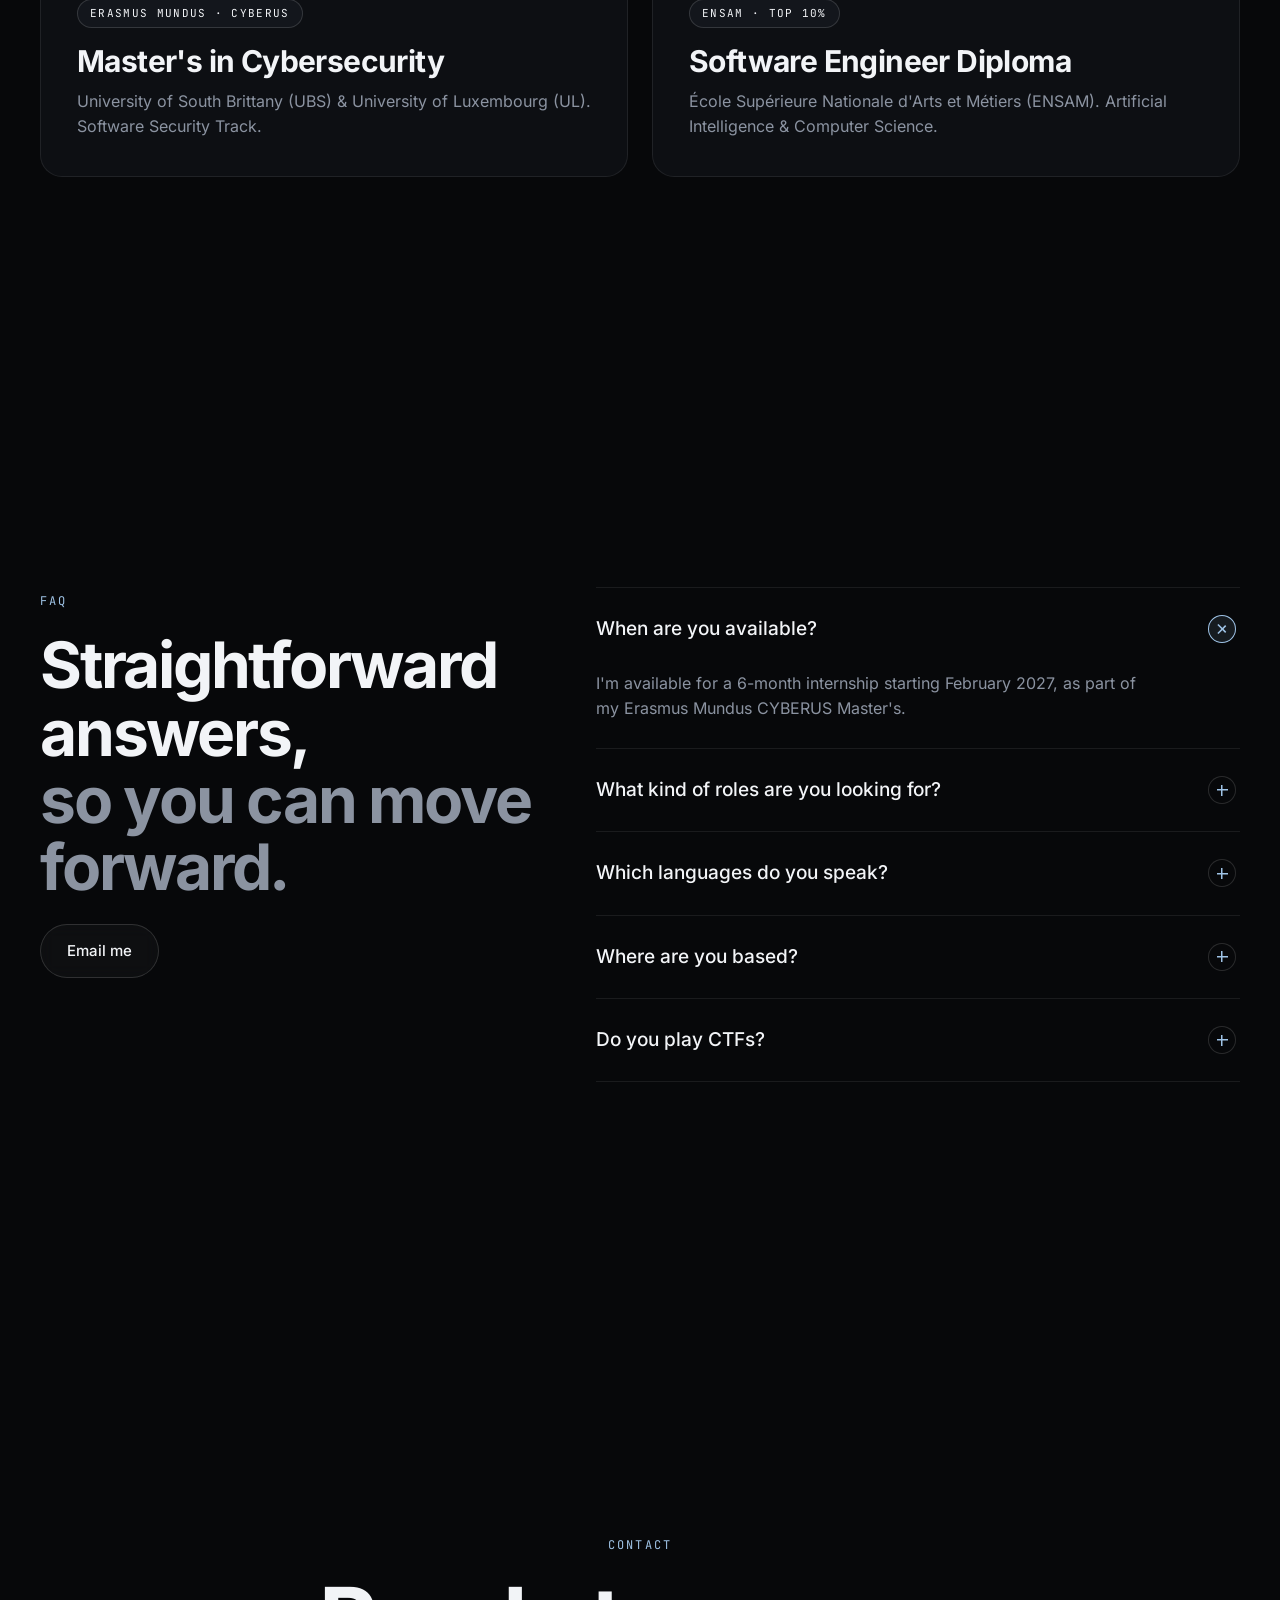
==== commit 3291bafa: "Light mode: AA contrast and white raised surfaces" ====
--- a/index.html
+++ b/index.html
@@ -64,7 +64,7 @@
     "sameAs": ["https://linkedin.com/in/ilias-rais", "https://github.com/artfull-boy"]
   }
   </script>
-  <link rel="stylesheet" href="styles.css?v=8" />
+  <link rel="stylesheet" href="styles.css?v=9" />
 </head>
 <body>
 
@@ -669,7 +669,7 @@
     </div>
   </footer>
 
-  <script src="script.js?v=8"></script>
+  <script src="script.js?v=9"></script>
   <script>window.va = window.va || function () { (window.vaq = window.vaq || []).push(arguments); };</script>
   <script defer src="/_vercel/insights/script.js"></script>
 </body>
--- a/styles.css
+++ b/styles.css
@@ -482,7 +482,7 @@
 .lab__svg .pkt--ver { fill: var(--ok); filter: drop-shadow(0 0 4px var(--ok)); }
 .lab__log { border-left: 1px solid var(--line); padding: 18px; font-size: 11.5px; line-height: 1.7; color: #a9b2bf; height: min(420px, 34vh); overflow: hidden; display: flex; flex-direction: column; justify-content: flex-end; }
 .lab__log div { animation: logIn 0.4s var(--ease); padding-left: 64px; text-indent: -64px; }
-.lab__log .t { color: #5b6370; }
+.lab__log .t { color: #7a8391; }
 .lab__log .a { color: var(--alert); }
 .lab__log .g { color: var(--ok); }
 .lab__log .b { color: var(--ice); }
@@ -871,26 +871,26 @@
 }
 html[data-theme="light"] {
   color-scheme: light;
-  --bg: #f3f5f8;
-  --bg-2: #e9edf2;
-  --bg-3: #dfe5ec;
+  --bg: #eef1f5;
+  --bg-2: #ffffff;
+  --bg-3: #f3f6f9;
   --line: rgba(14, 24, 38, 0.1);
-  --line-2: rgba(14, 24, 38, 0.17);
+  --line-2: rgba(14, 24, 38, 0.16);
   --text: #0b0e13;
-  --muted: #5a6472;
-  --ice: #2c6aa6;
-  --ice-2: #3b7fc0;
+  --muted: #56606e;
+  --ice: #235c93;
+  --ice-2: #2f6fae;
   --ice-deep: #c3d8ec;
-  --ok: #0b9a5c;
-  --alert: #d93445;
+  --ok: #05703f;
+  --alert: #c42b3c;
   --fg: #0b0e13;
   --hi: #0b0e13;
   --text-1: #262d37;
   --text-2: #333b47;
   --text-3: #46505d;
-  --dim: #9aa3af;
+  --dim: #687180;
   --panel: #ffffff;
-  --panel-2: #f8fafc;
+  --panel-2: #ffffff;
   --panel-3: #ffffff;
   --shade: rgba(20, 35, 55, 0.2);
 }
@@ -952,3 +952,17 @@
 @media (max-width: 760px) { .theme-toggle { width: 34px; height: 34px; } }
 html[data-theme="light"] .lang-wave { box-shadow: inset 0 0 0 1.5px rgba(44, 106, 166, 0.85), inset 0 0 22px 2px rgba(59, 127, 192, 0.35); }
 html[data-theme="light"] .lang-wave.trail { box-shadow: inset 0 0 0 1px rgba(44, 106, 166, 0.35), inset 0 0 40px 6px rgba(59, 127, 192, 0.1); }
+
+/* ---------- Light theme polish: depth comes from soft shadows, not grey fills ---------- */
+:where(html[data-theme="light"]) :is(.proj, .award, .edu, .radar__detail, .radar__item, .certs, .intro__record) {
+  box-shadow: 0 1px 2px rgba(16, 28, 45, 0.05), 0 10px 30px -14px rgba(16, 28, 45, 0.16);
+}
+html[data-theme="light"] .btn--ghost { background: rgba(255, 255, 255, 0.75); }
+html[data-theme="light"] .btn--ghost:hover { background: #ffffff; }
+html[data-theme="light"] .radar__item .num { opacity: 1; }
+html[data-theme="light"] .claim__hash { color: rgba(35, 92, 147, 0.06); }
+html[data-theme="light"] .claim.verified .claim__hash { color: rgba(6, 122, 72, 0.07); }
+html[data-theme="light"] .lab { box-shadow: 0 40px 90px -50px rgba(16, 28, 45, 0.45); }
+html[data-theme="light"] ::selection { background: #235c93; color: #fff; }
+html[data-theme="light"] .cert { background: #ffffff; }
+html[data-theme="light"] .cert:hover { background: var(--bg-3); }
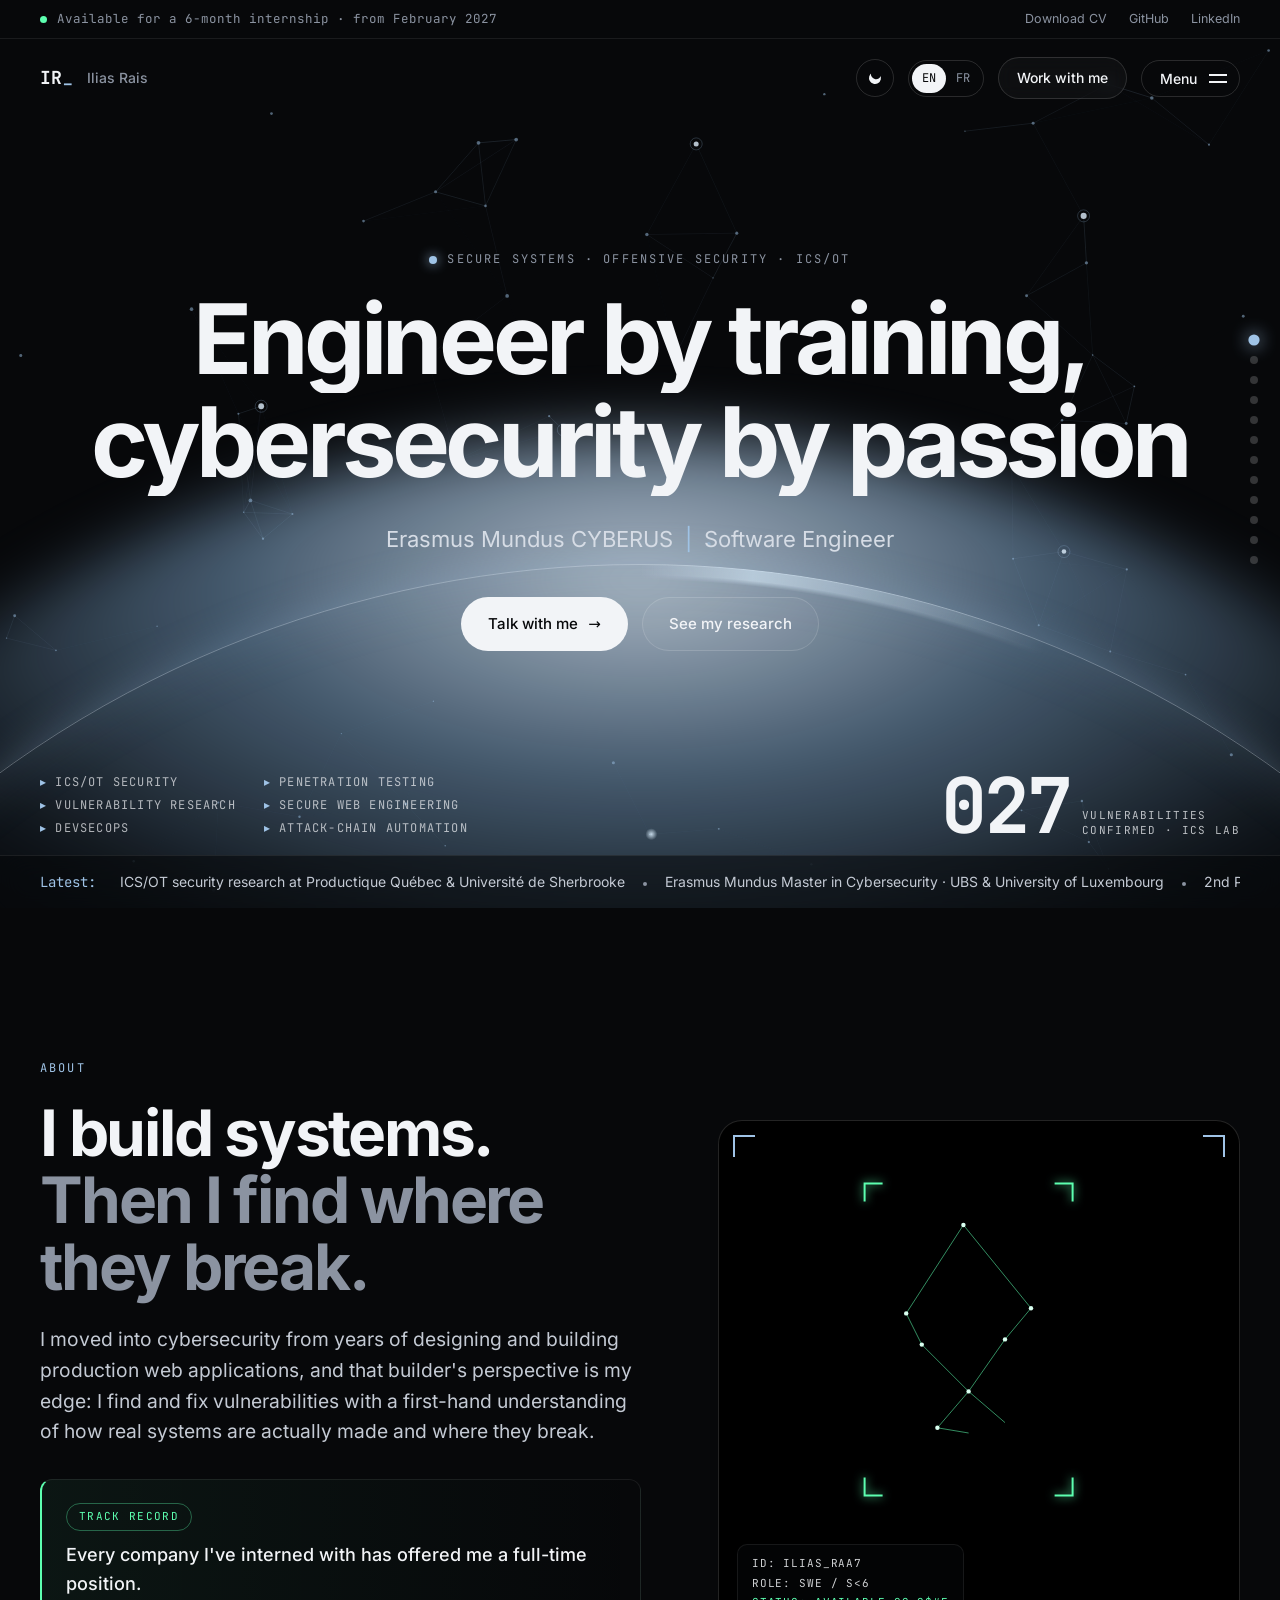
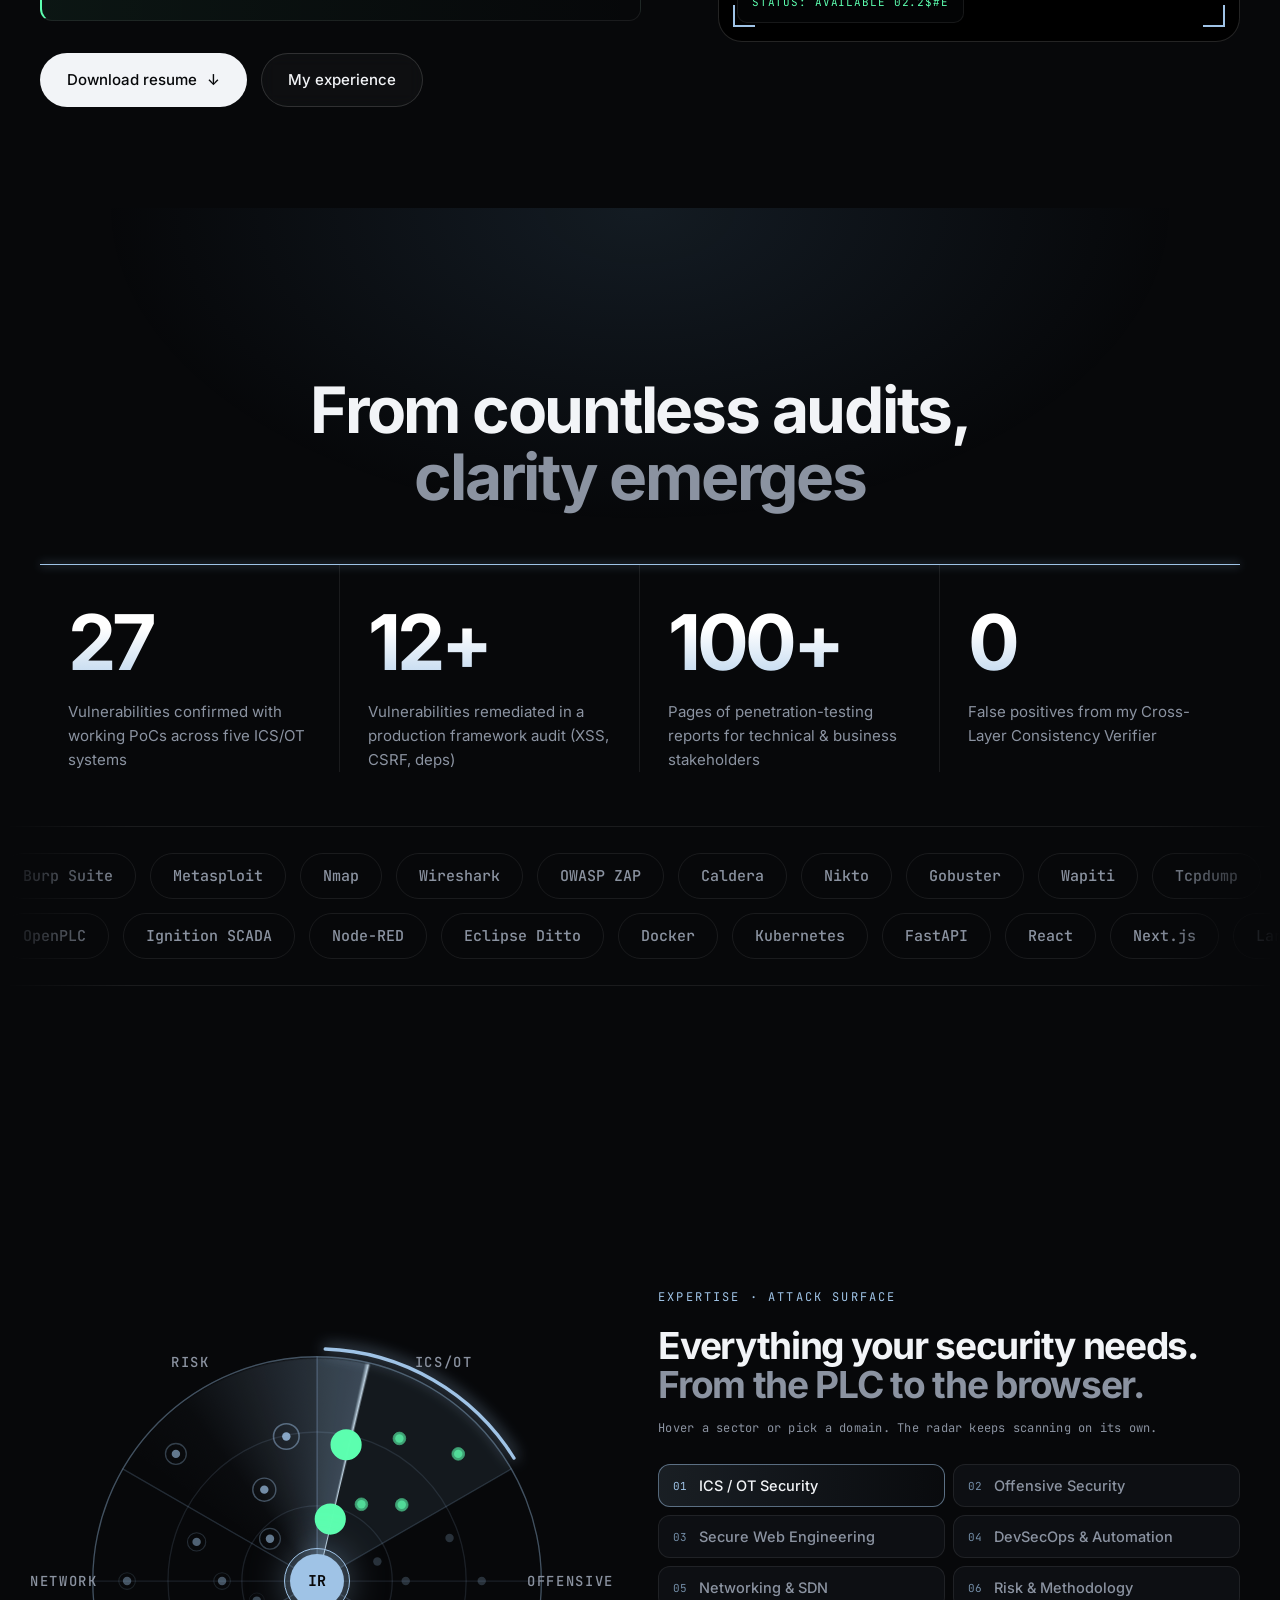
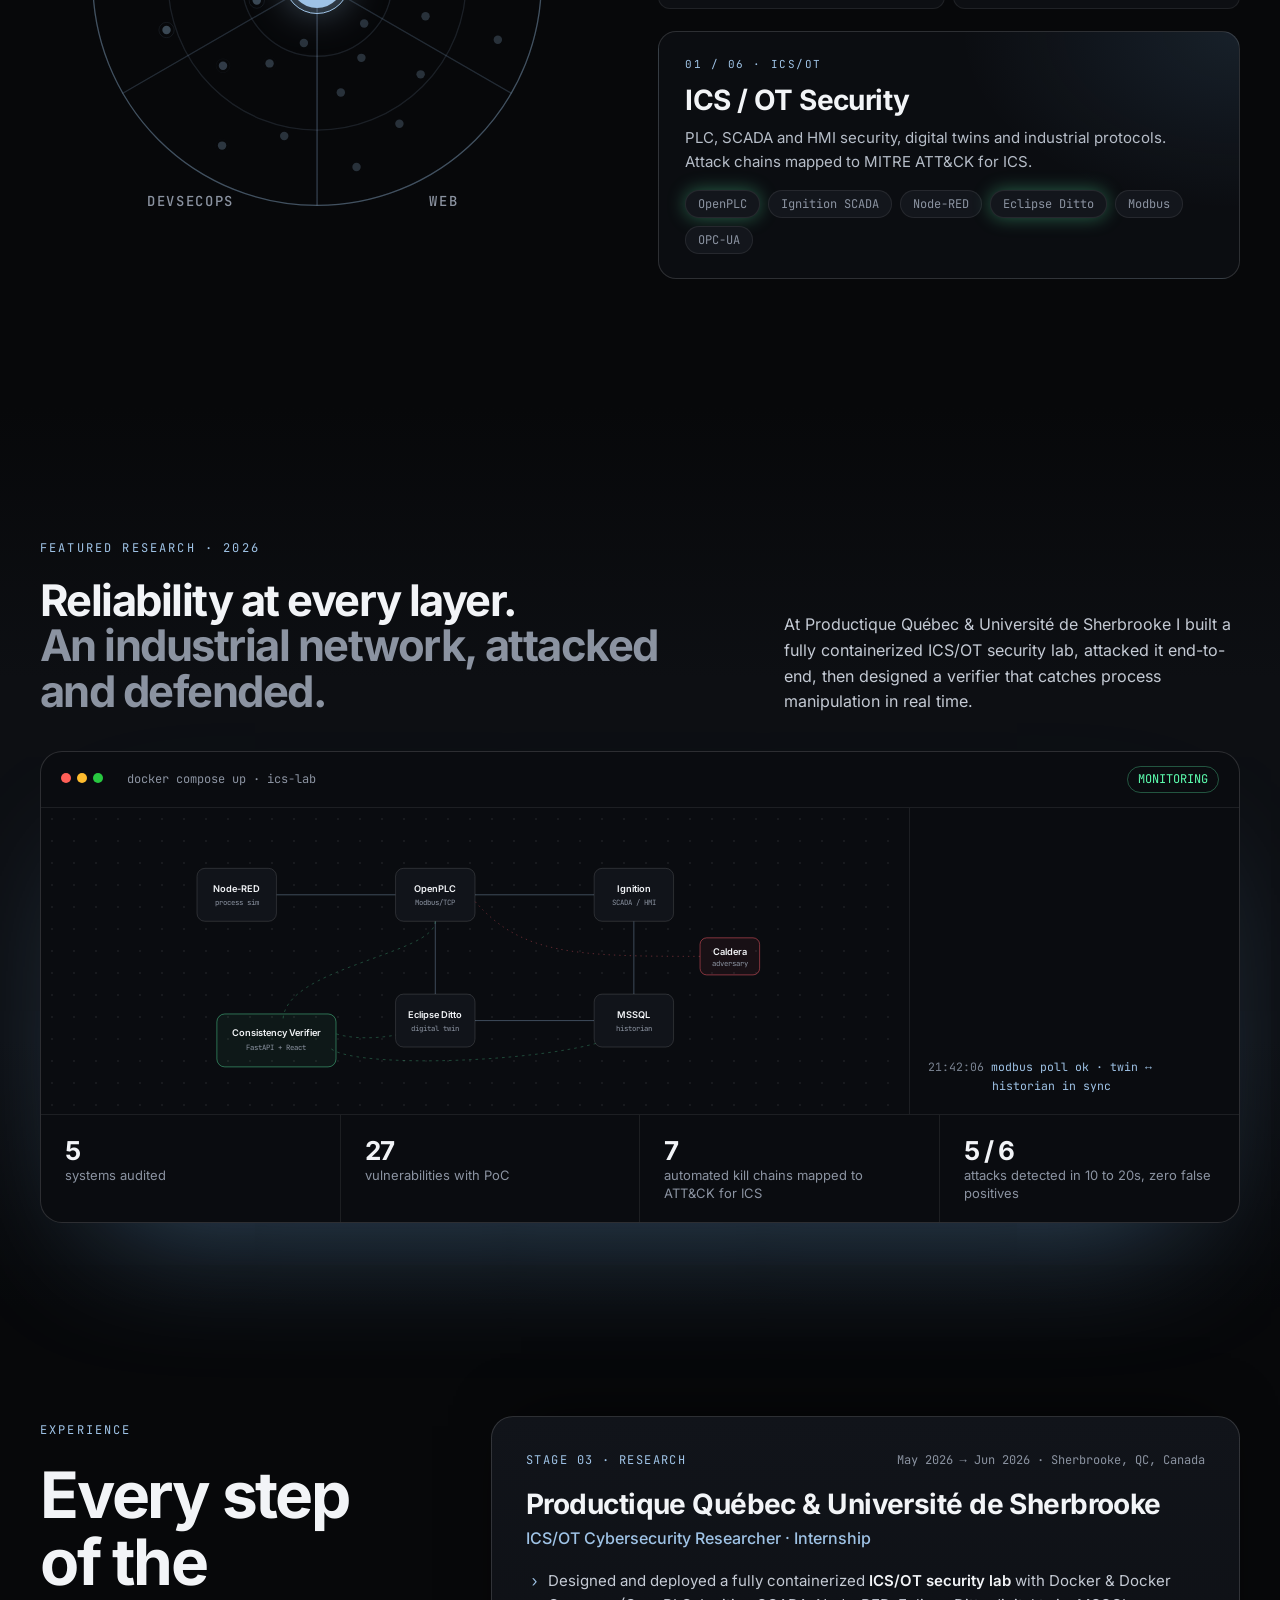
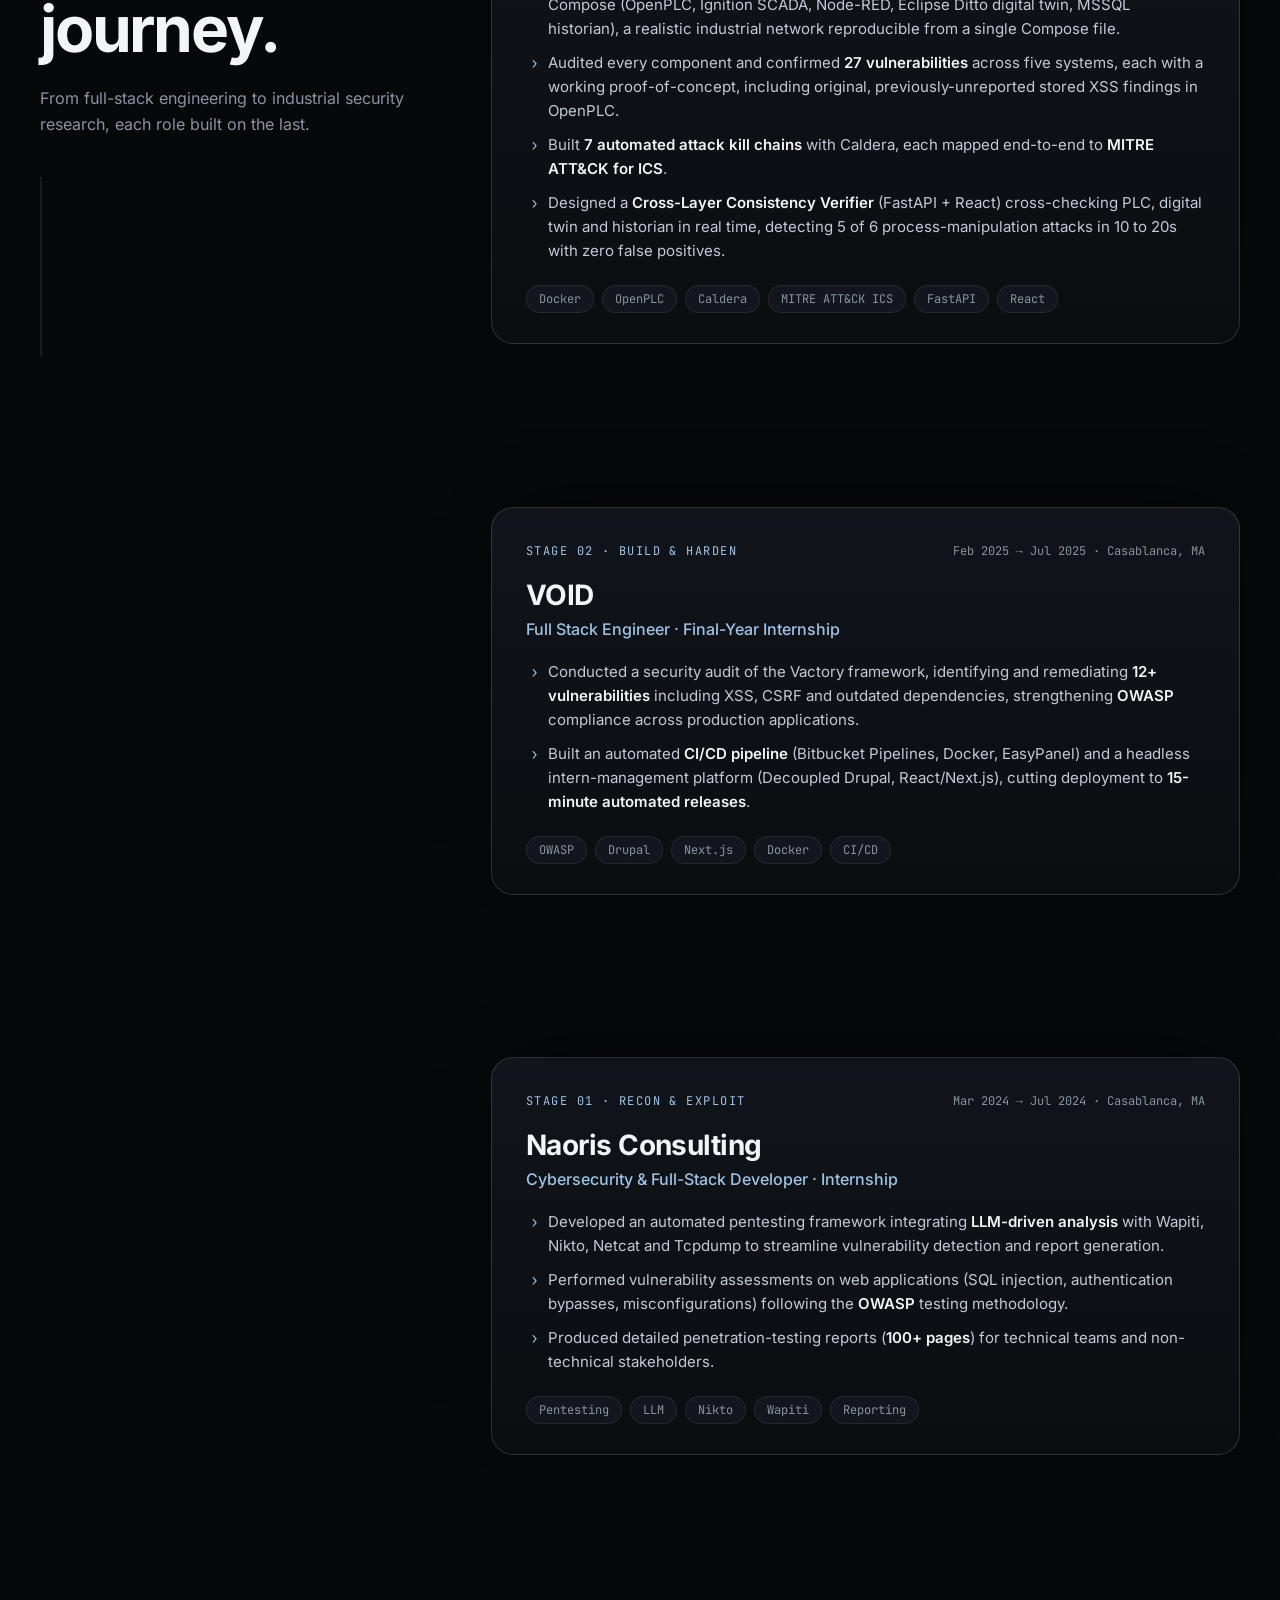
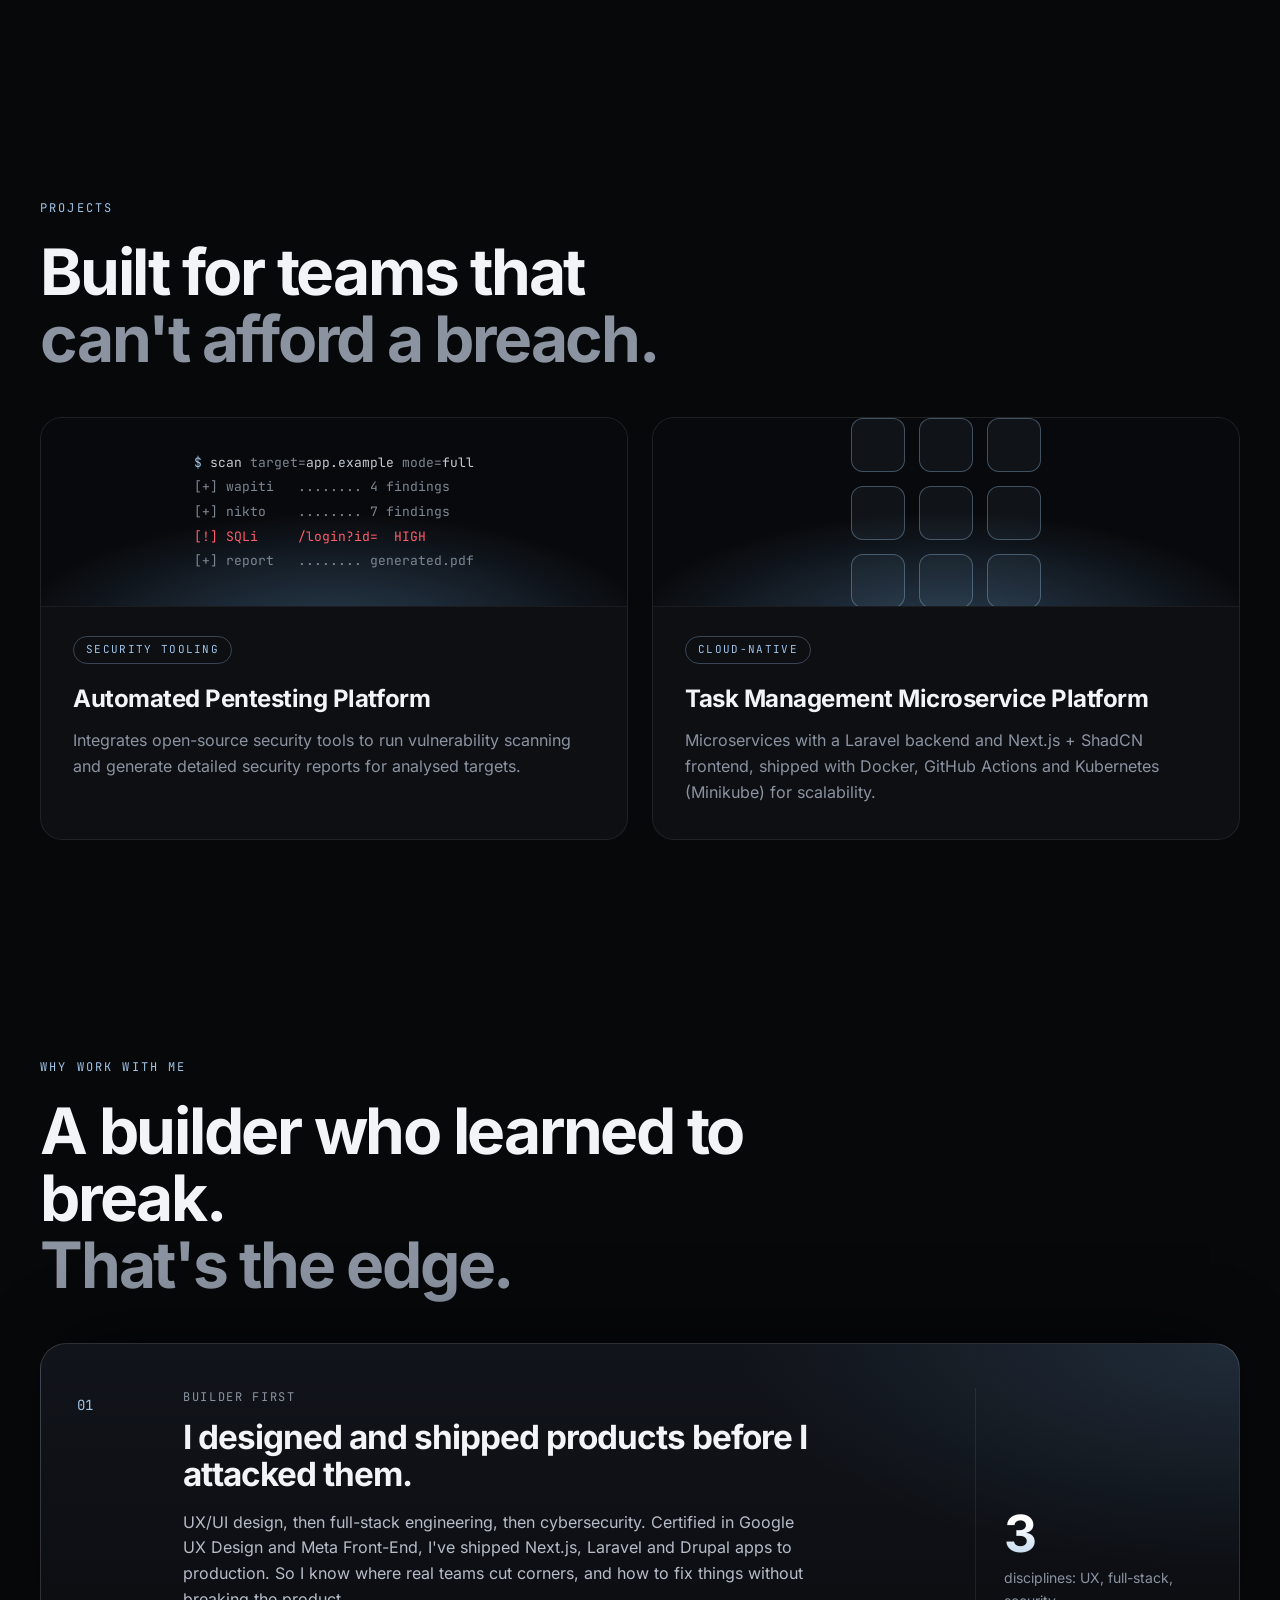
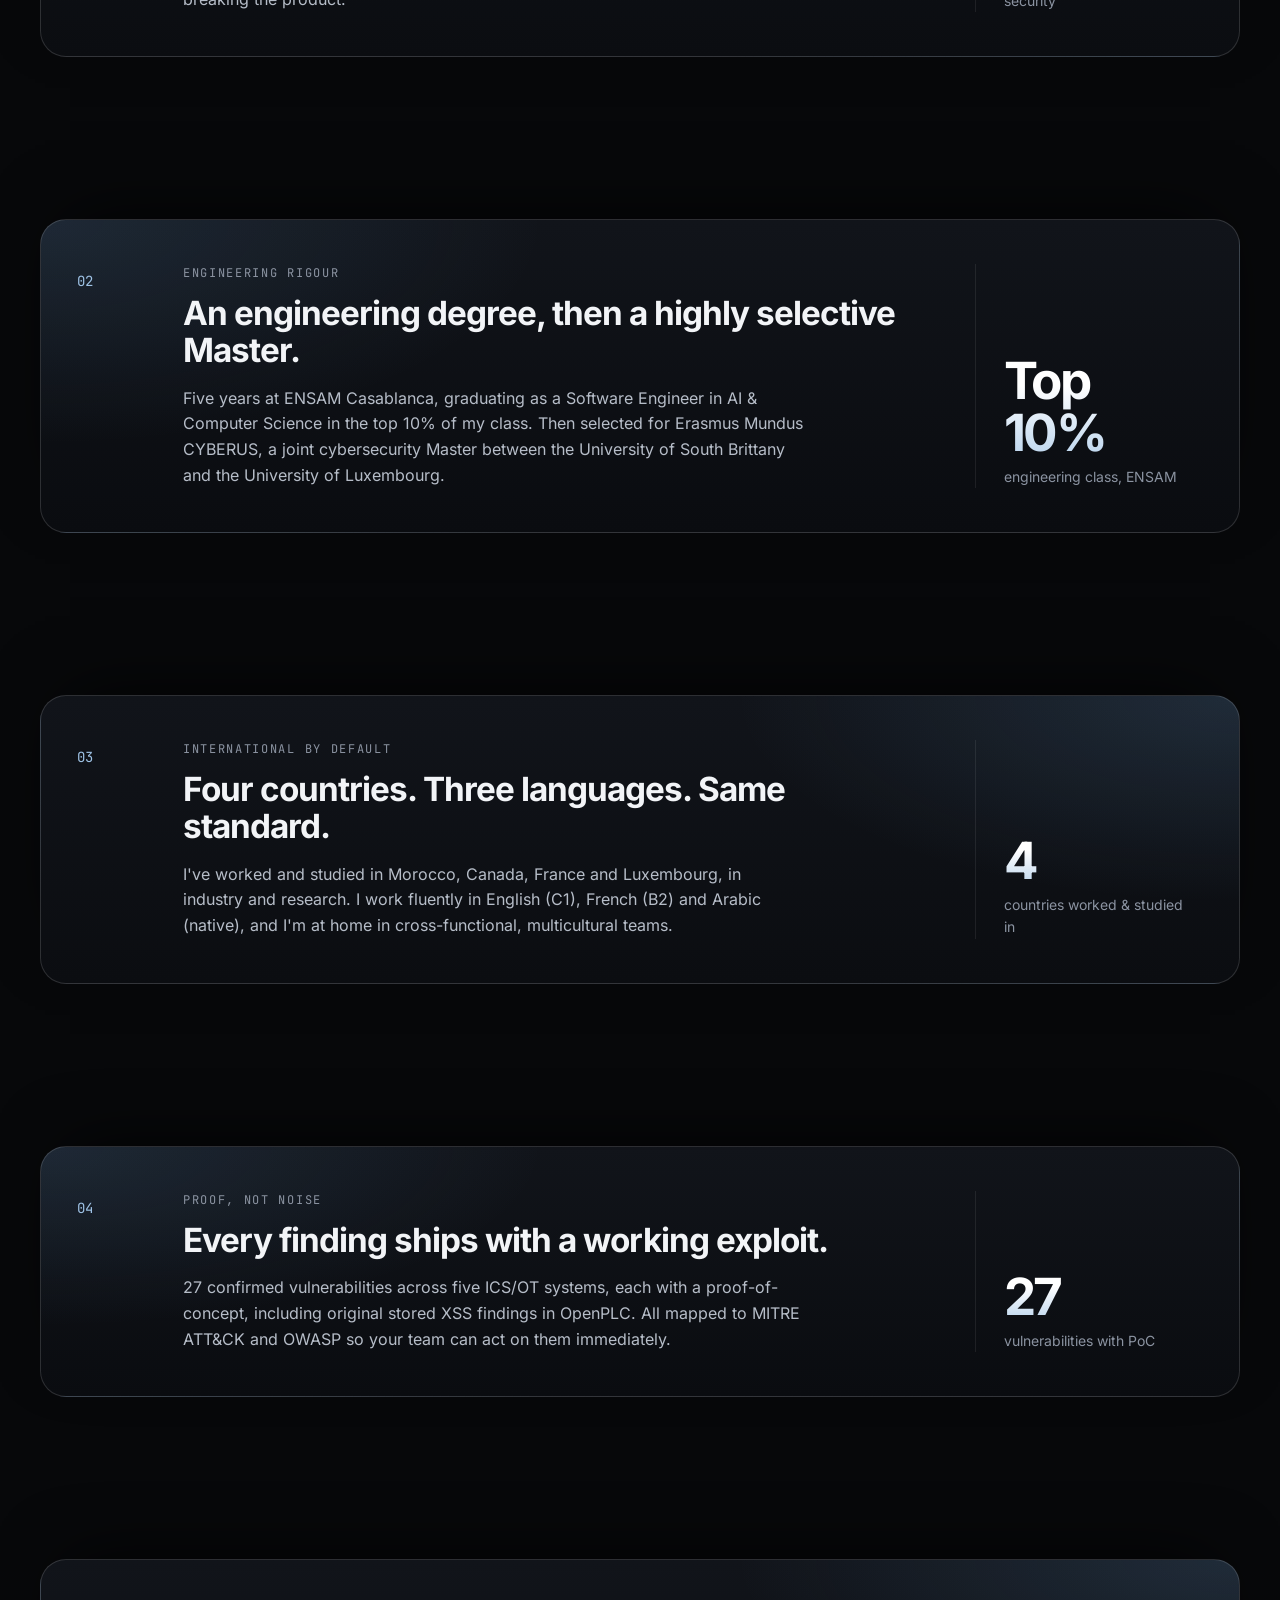
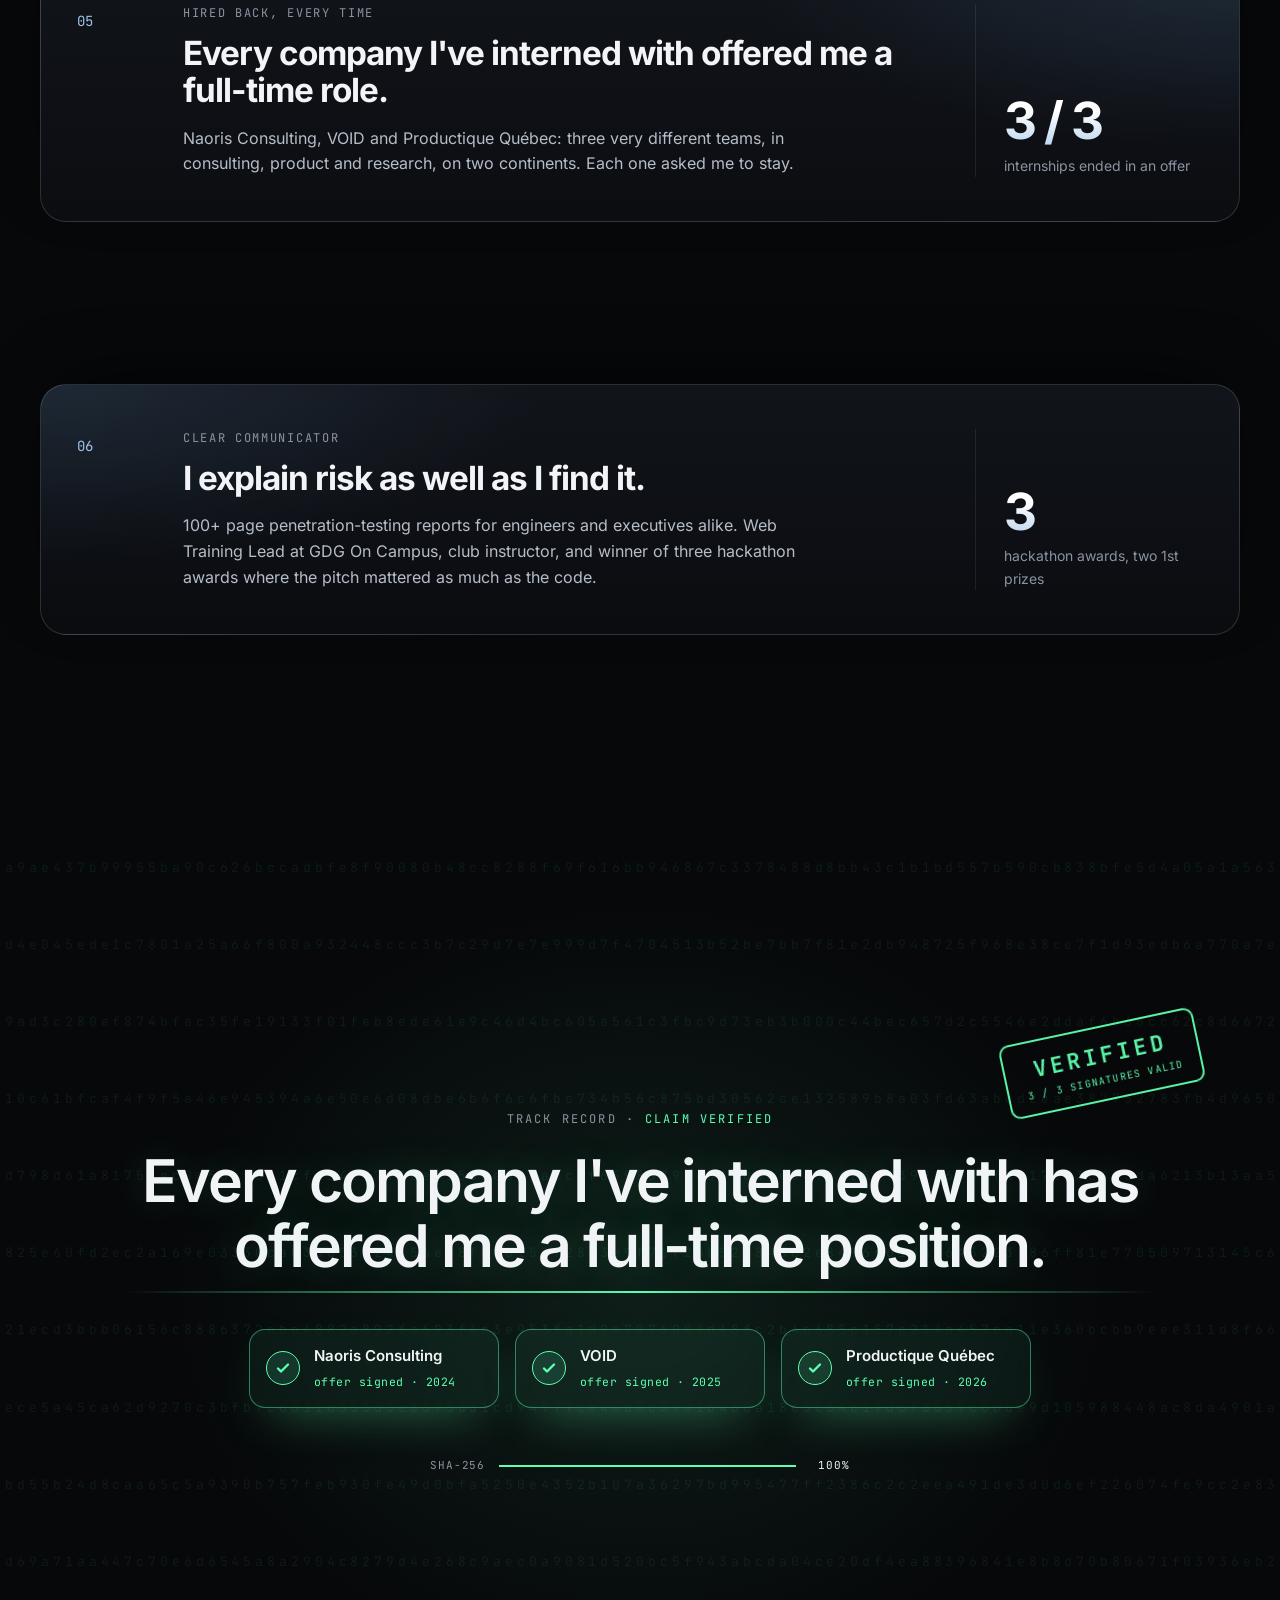
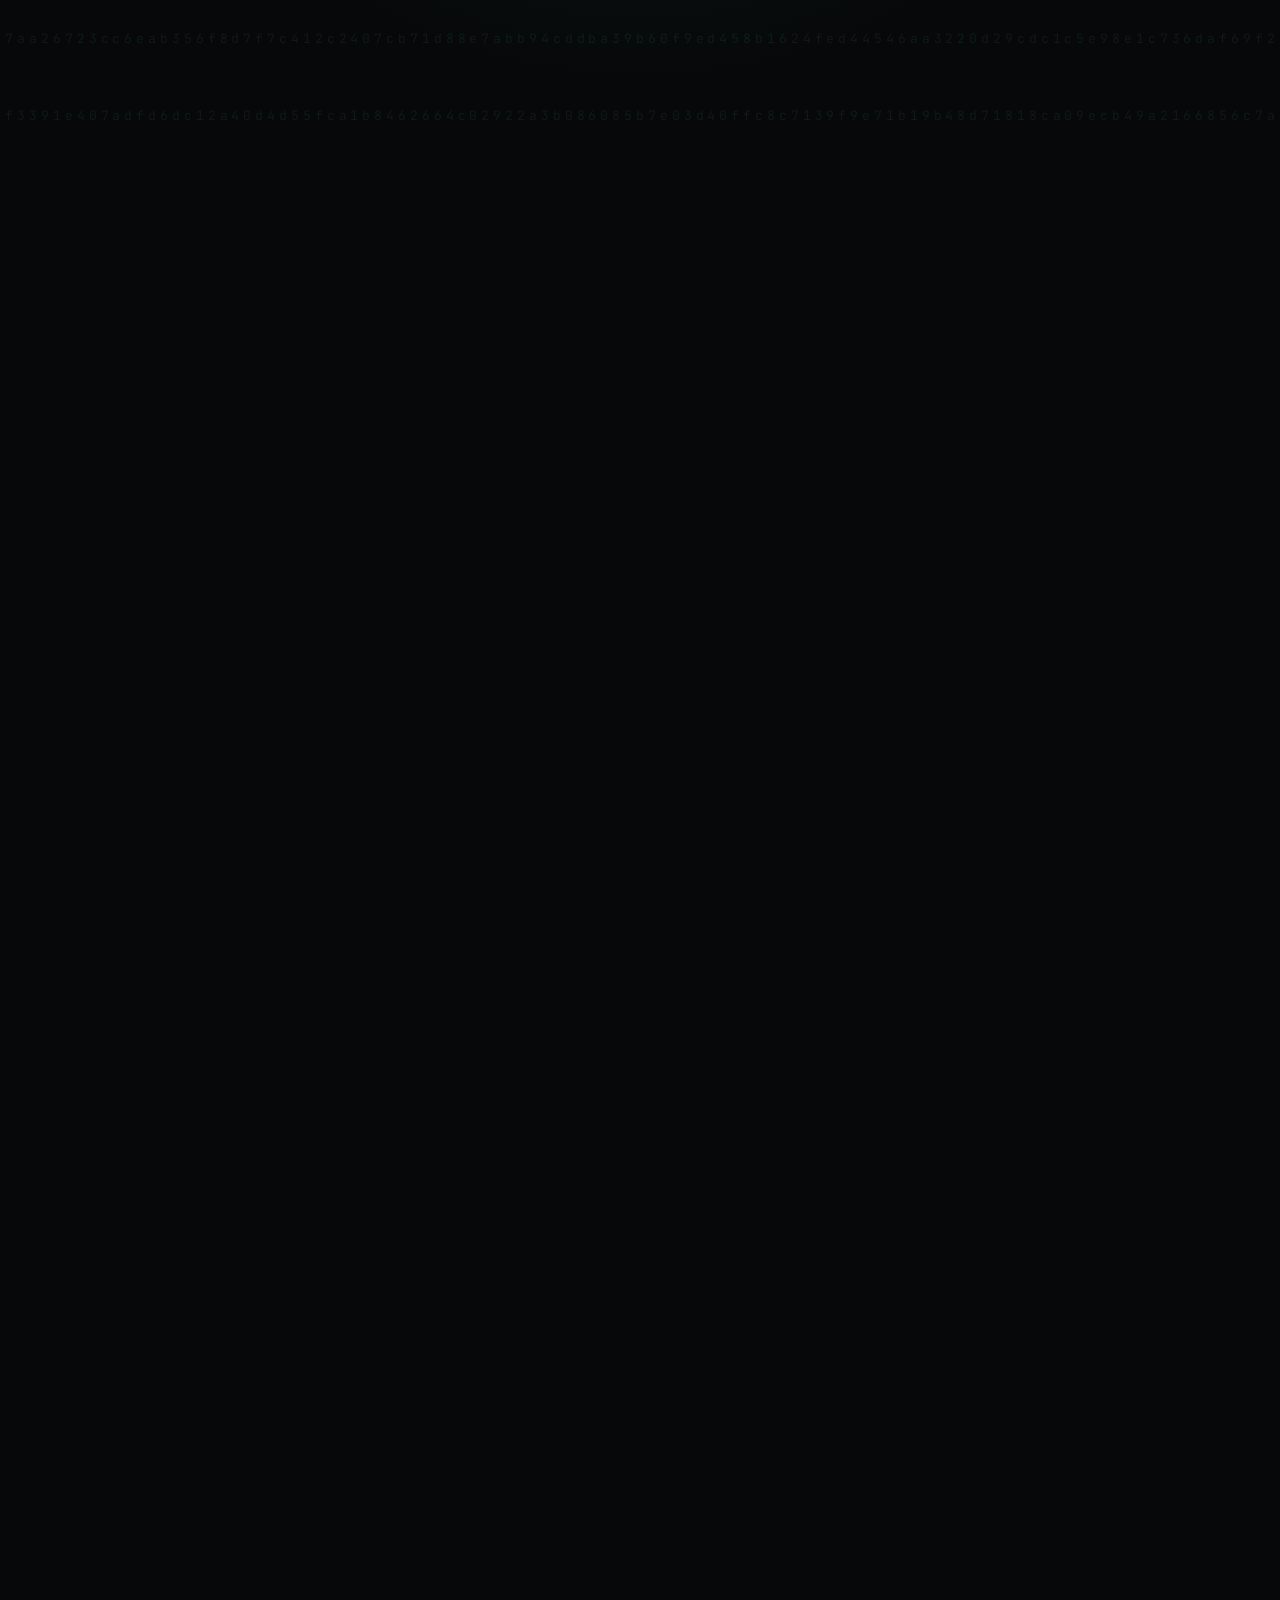
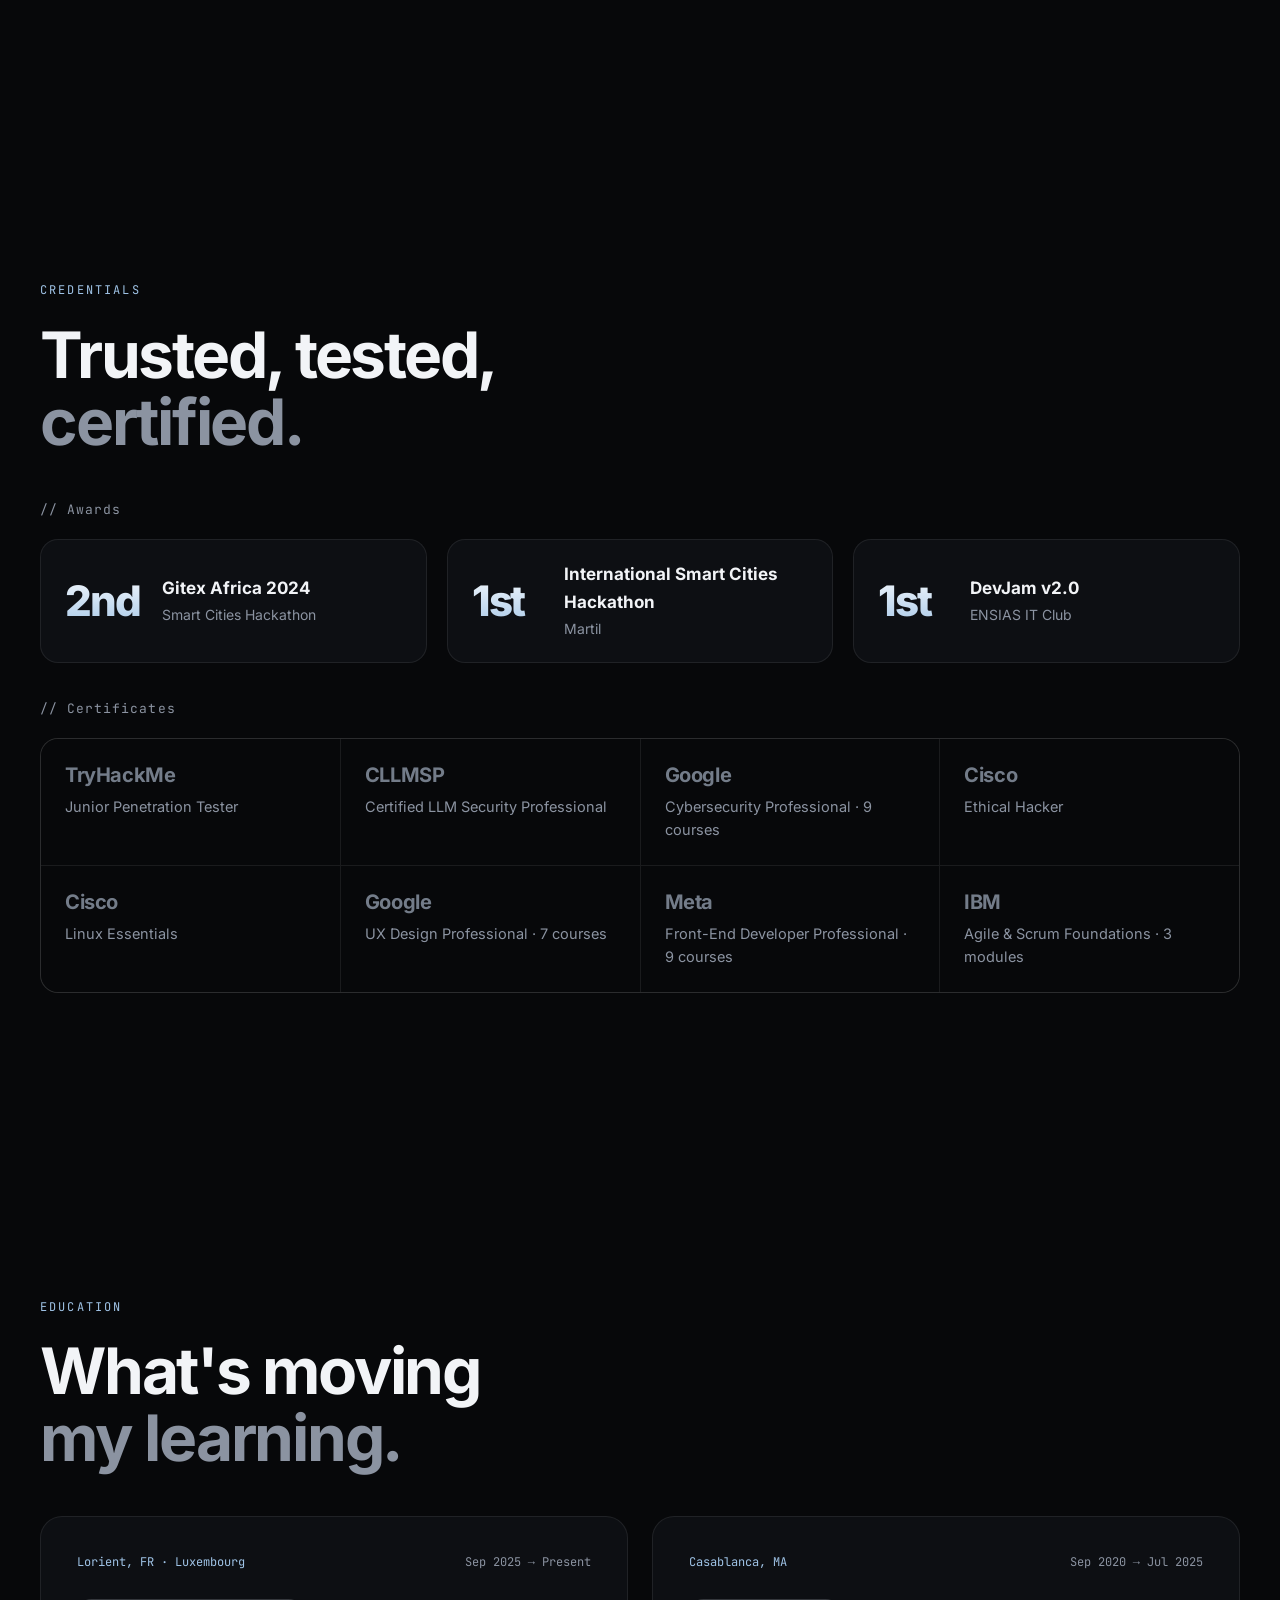
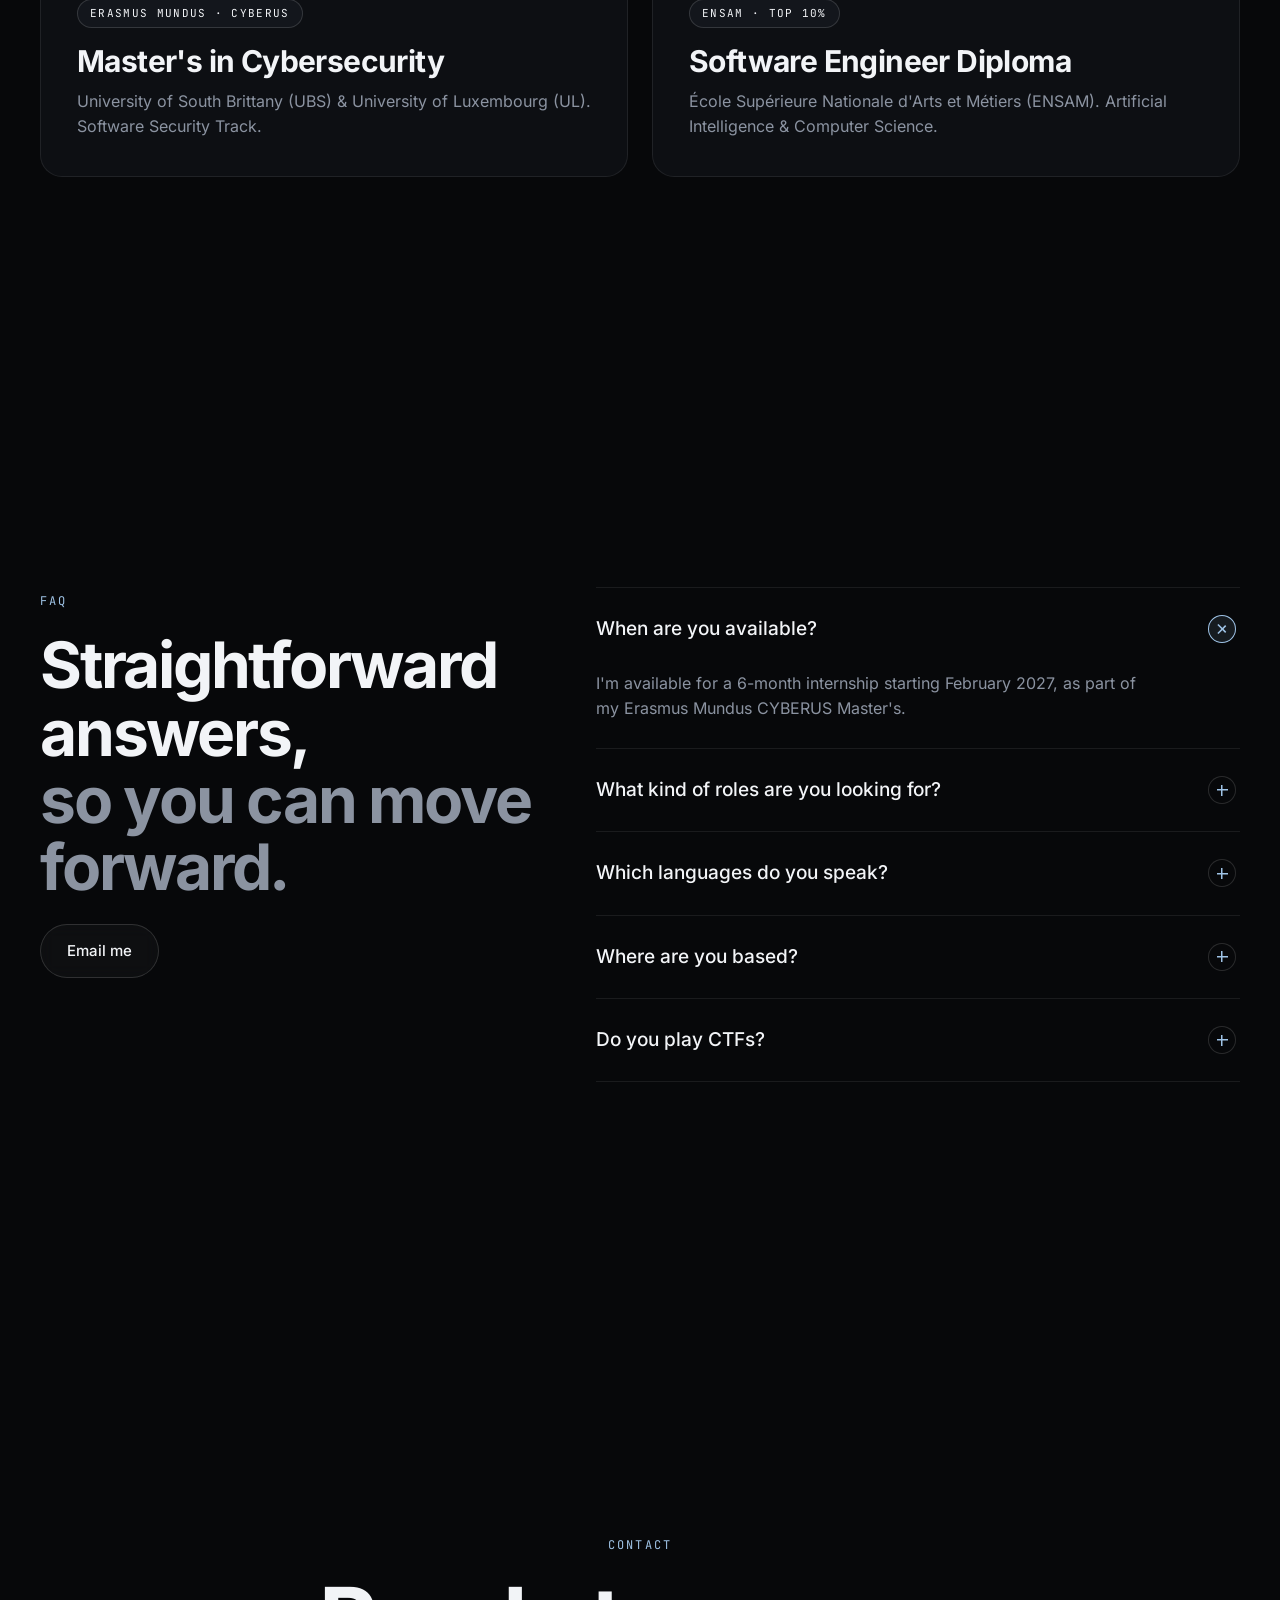
==== commit 4dfd3903: "Dark mode: readable resting certificate names" ====
--- a/index.html
+++ b/index.html
@@ -64,7 +64,7 @@
     "sameAs": ["https://linkedin.com/in/ilias-rais", "https://github.com/artfull-boy"]
   }
   </script>
-  <link rel="stylesheet" href="styles.css?v=9" />
+  <link rel="stylesheet" href="styles.css?v=10" />
 </head>
 <body>
 
@@ -669,7 +669,7 @@
     </div>
   </footer>
 
-  <script src="script.js?v=9"></script>
+  <script src="script.js?v=10"></script>
   <script>window.va = window.va || function () { (window.vaq = window.vaq || []).push(arguments); };</script>
   <script defer src="/_vercel/insights/script.js"></script>
 </body>
--- a/styles.css
+++ b/styles.css
@@ -840,7 +840,7 @@
 @property --text-1 { syntax: "<color>"; inherits: true; initial-value: #d6dce5; }
 @property --text-2 { syntax: "<color>"; inherits: true; initial-value: #c4cad4; }
 @property --text-3 { syntax: "<color>"; inherits: true; initial-value: #b6bdc8; }
-@property --dim { syntax: "<color>"; inherits: true; initial-value: #5f6773; }
+@property --dim { syntax: "<color>"; inherits: true; initial-value: #737c89; }
 @property --panel { syntax: "<color>"; inherits: true; initial-value: #0b0d11; }
 @property --panel-2 { syntax: "<color>"; inherits: true; initial-value: #11141a; }
 @property --panel-3 { syntax: "<color>"; inherits: true; initial-value: #0a0c10; }
@@ -863,7 +863,7 @@
   --text-1: #d6dce5;
   --text-2: #c4cad4;
   --text-3: #b6bdc8;
-  --dim: #5f6773;
+  --dim: #737c89;
   --panel: #0b0d11;
   --panel-2: #11141a;
   --panel-3: #0a0c10;
@@ -914,7 +914,7 @@
   --text-1: #d6dce5;
   --text-2: #c4cad4;
   --text-3: #b6bdc8;
-  --dim: #5f6773;
+  --dim: #737c89;
   --panel: #0b0d11;
   --panel-2: #11141a;
   --panel-3: #0a0c10;
